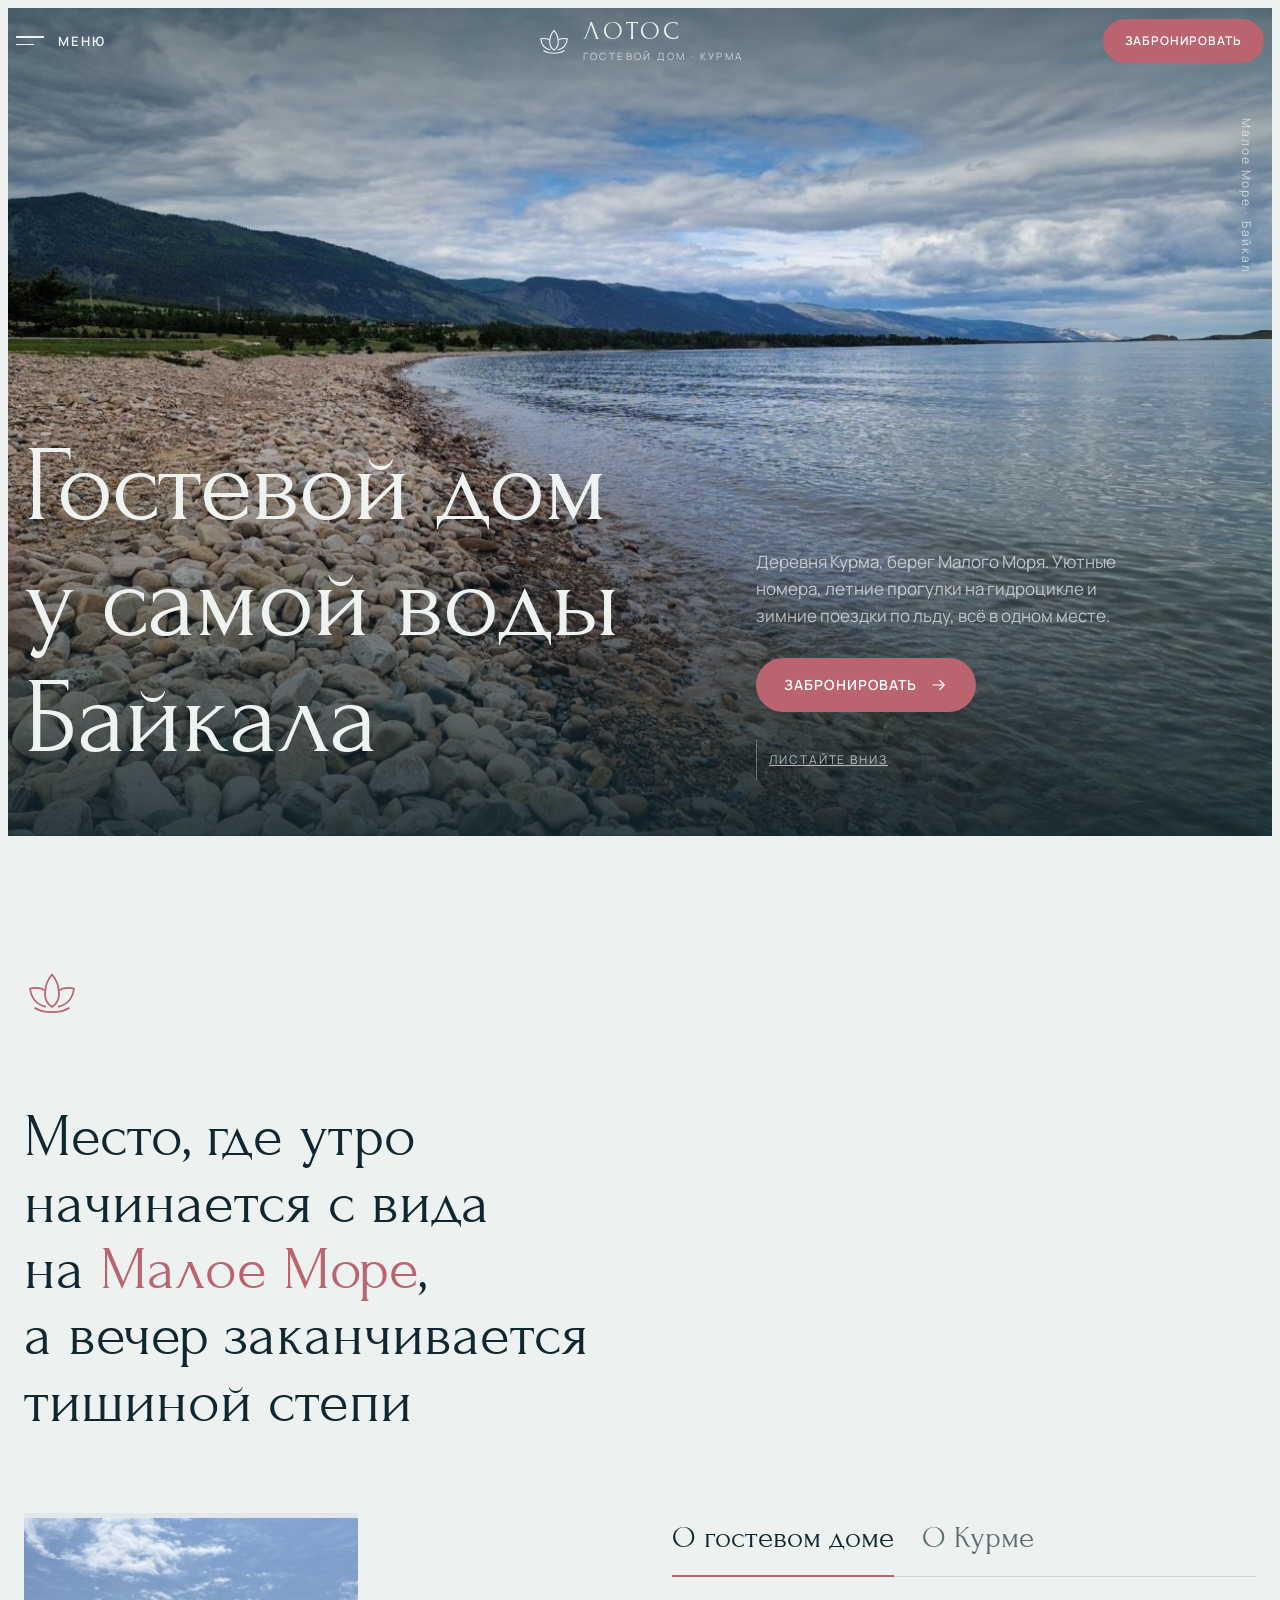
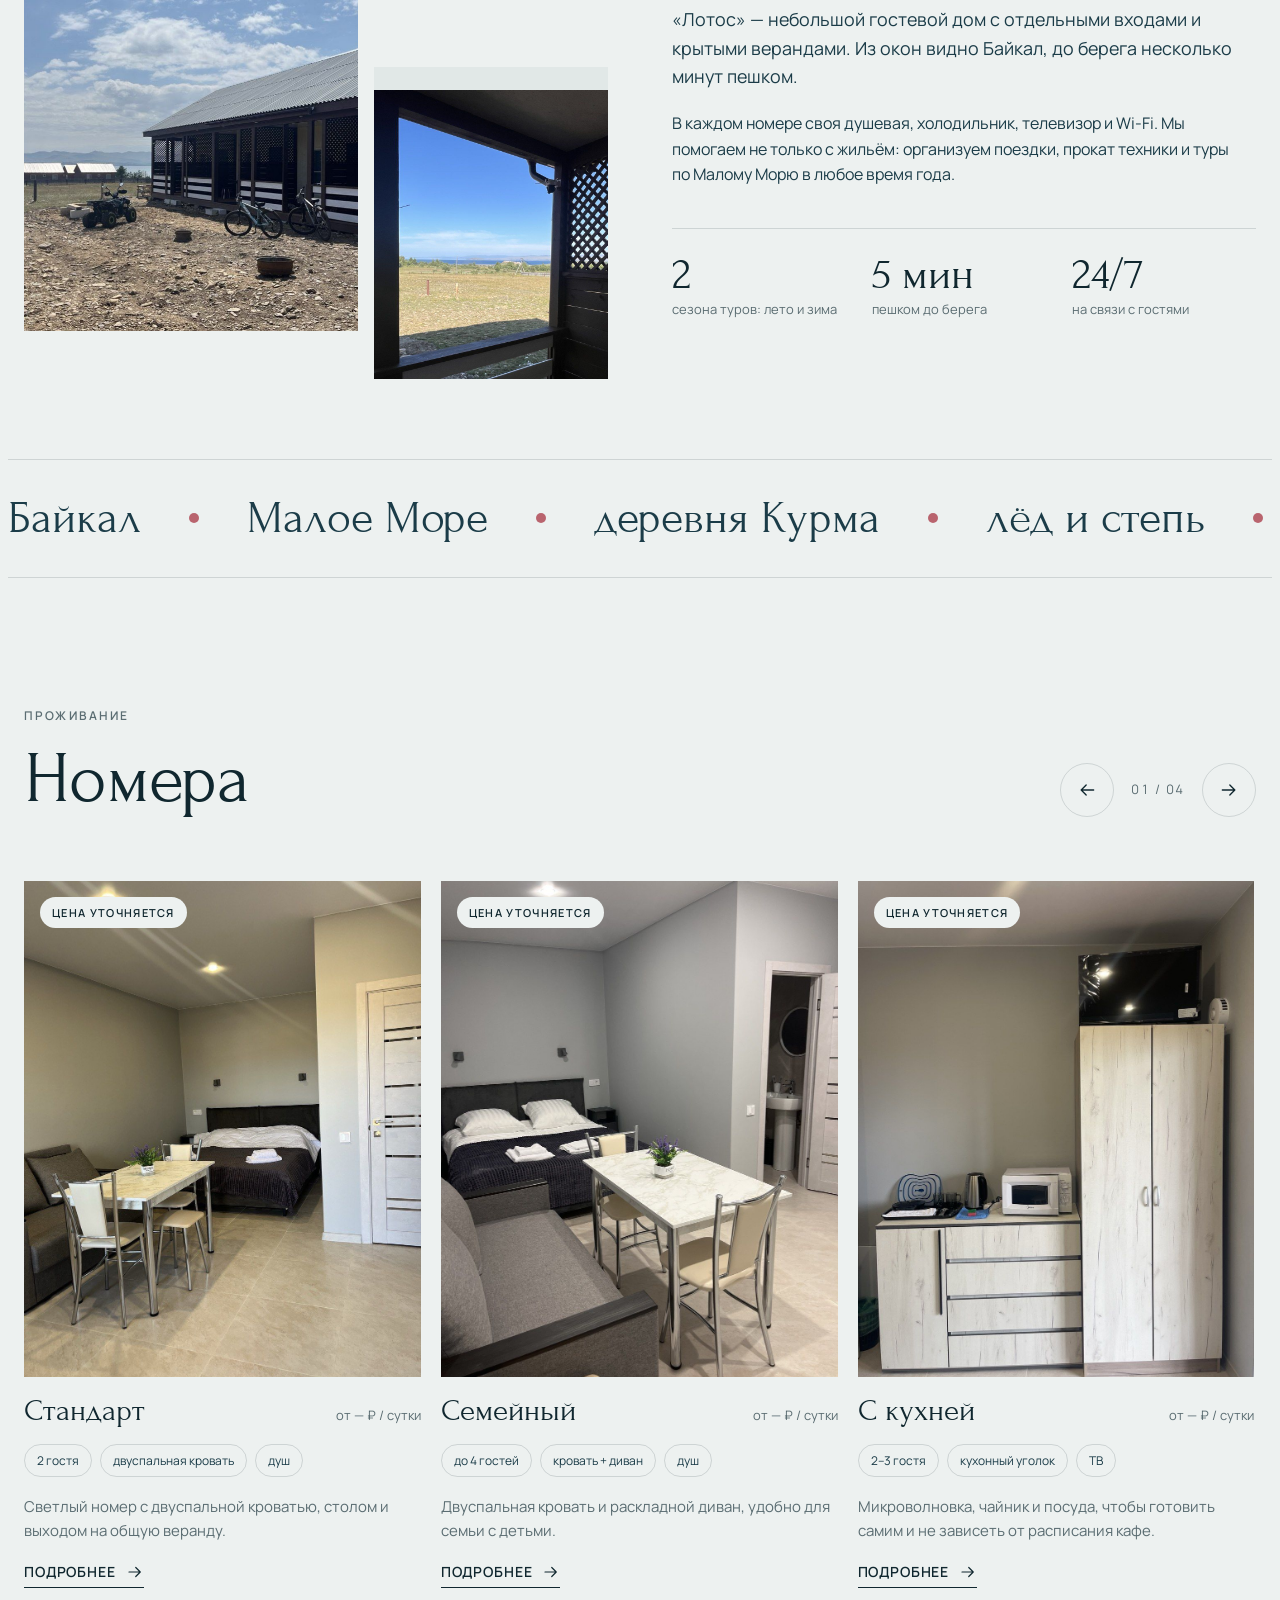
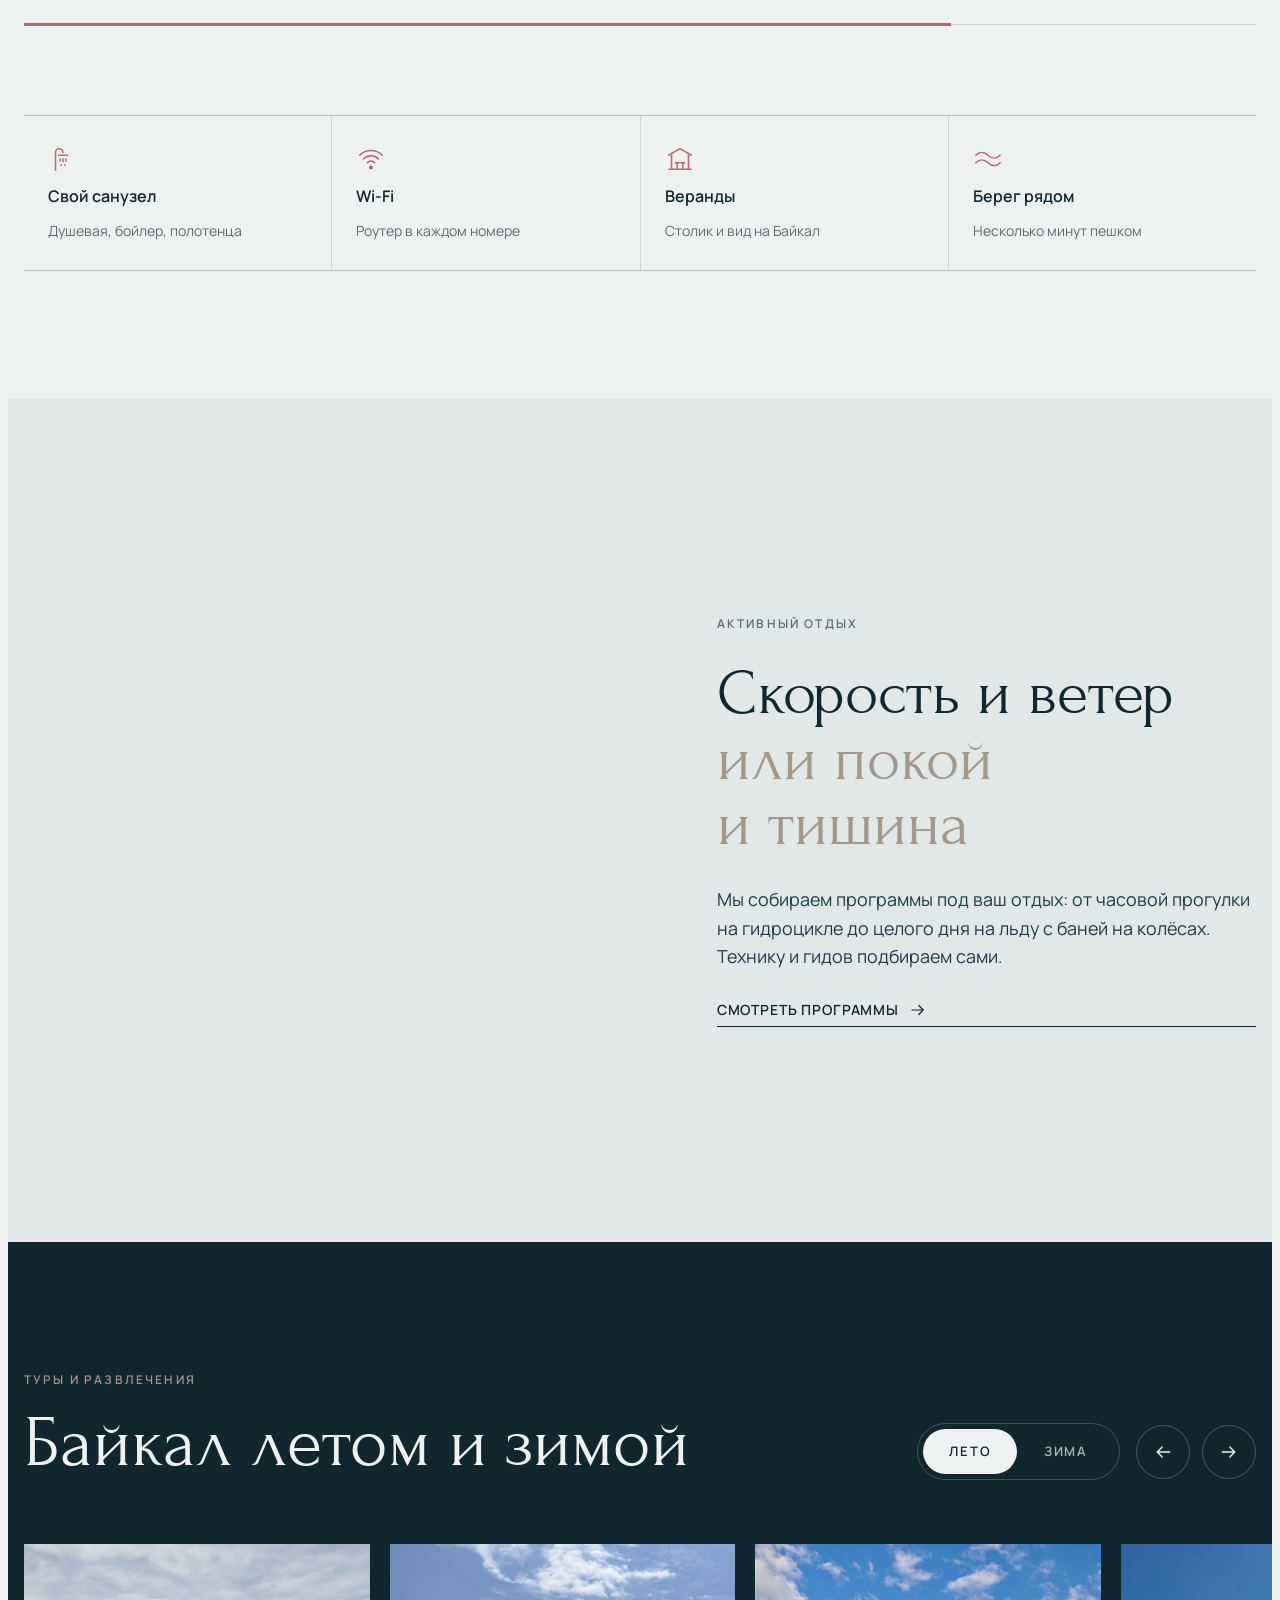
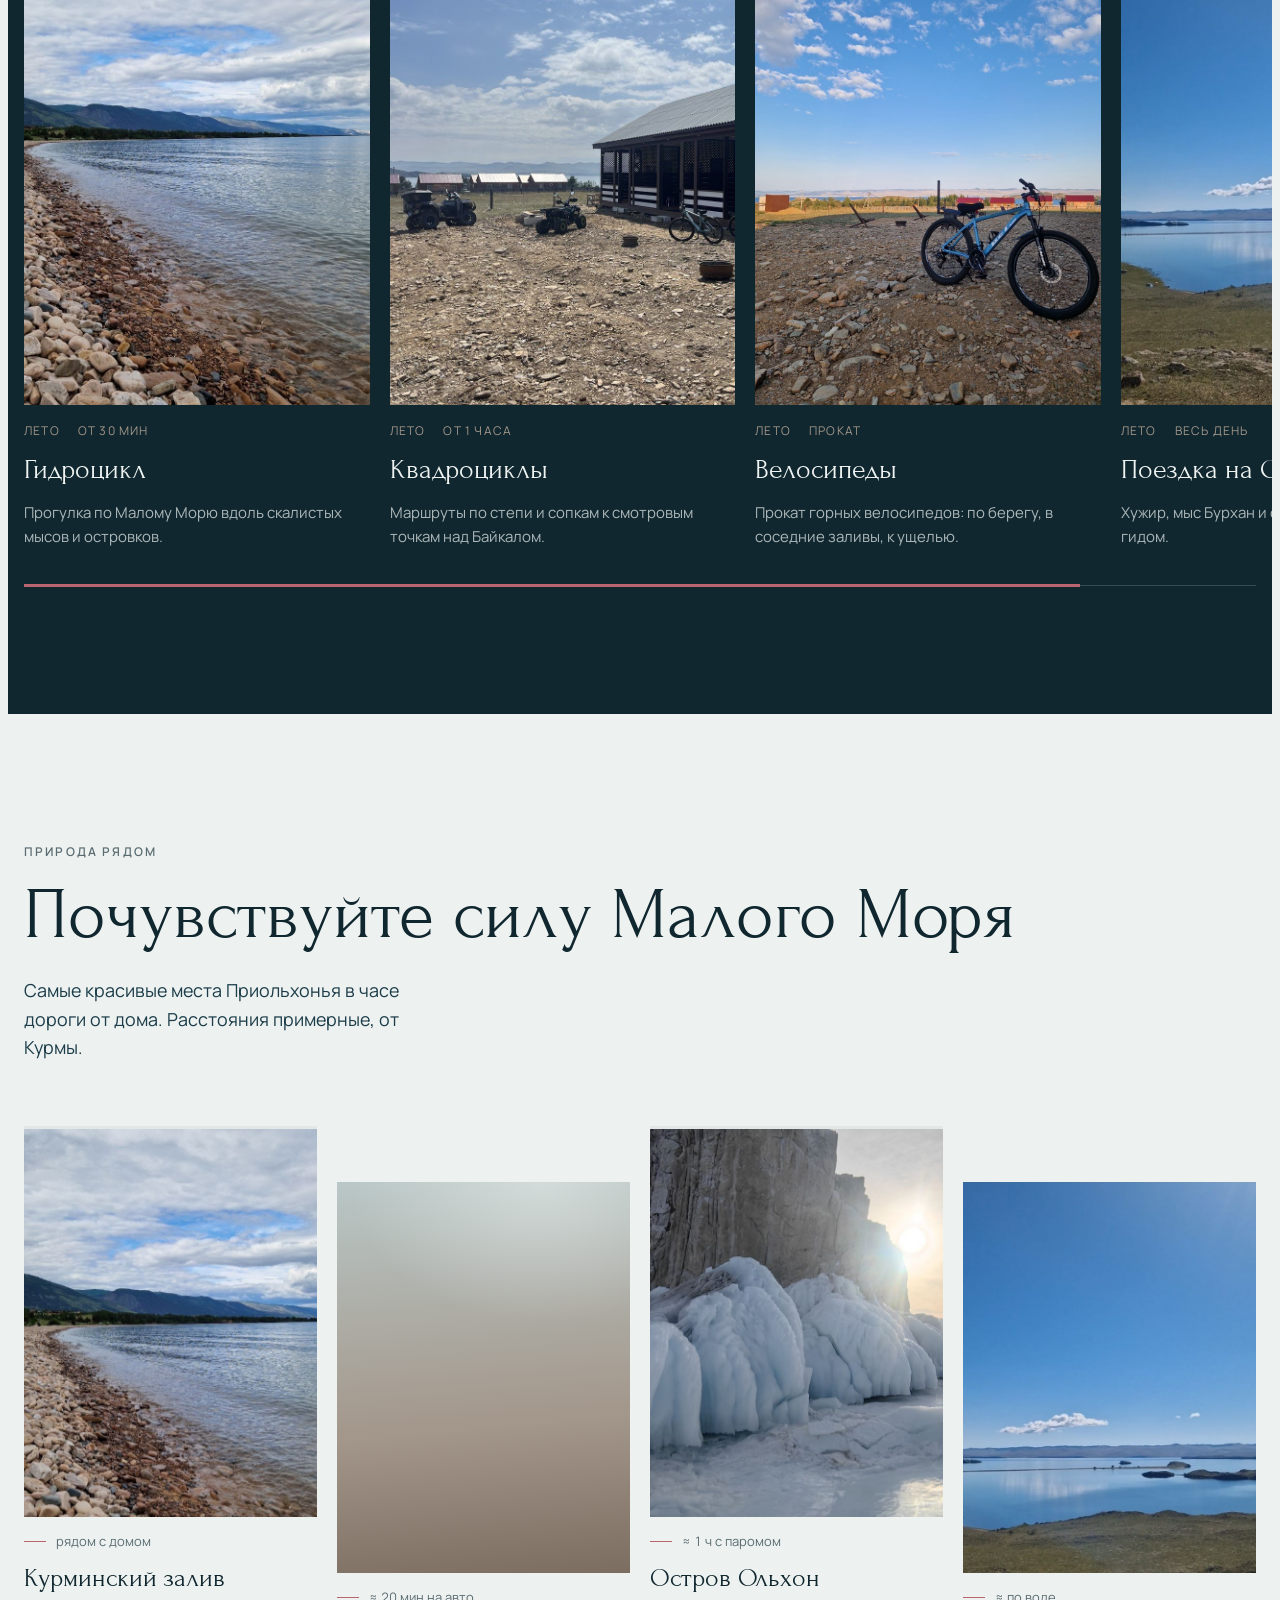
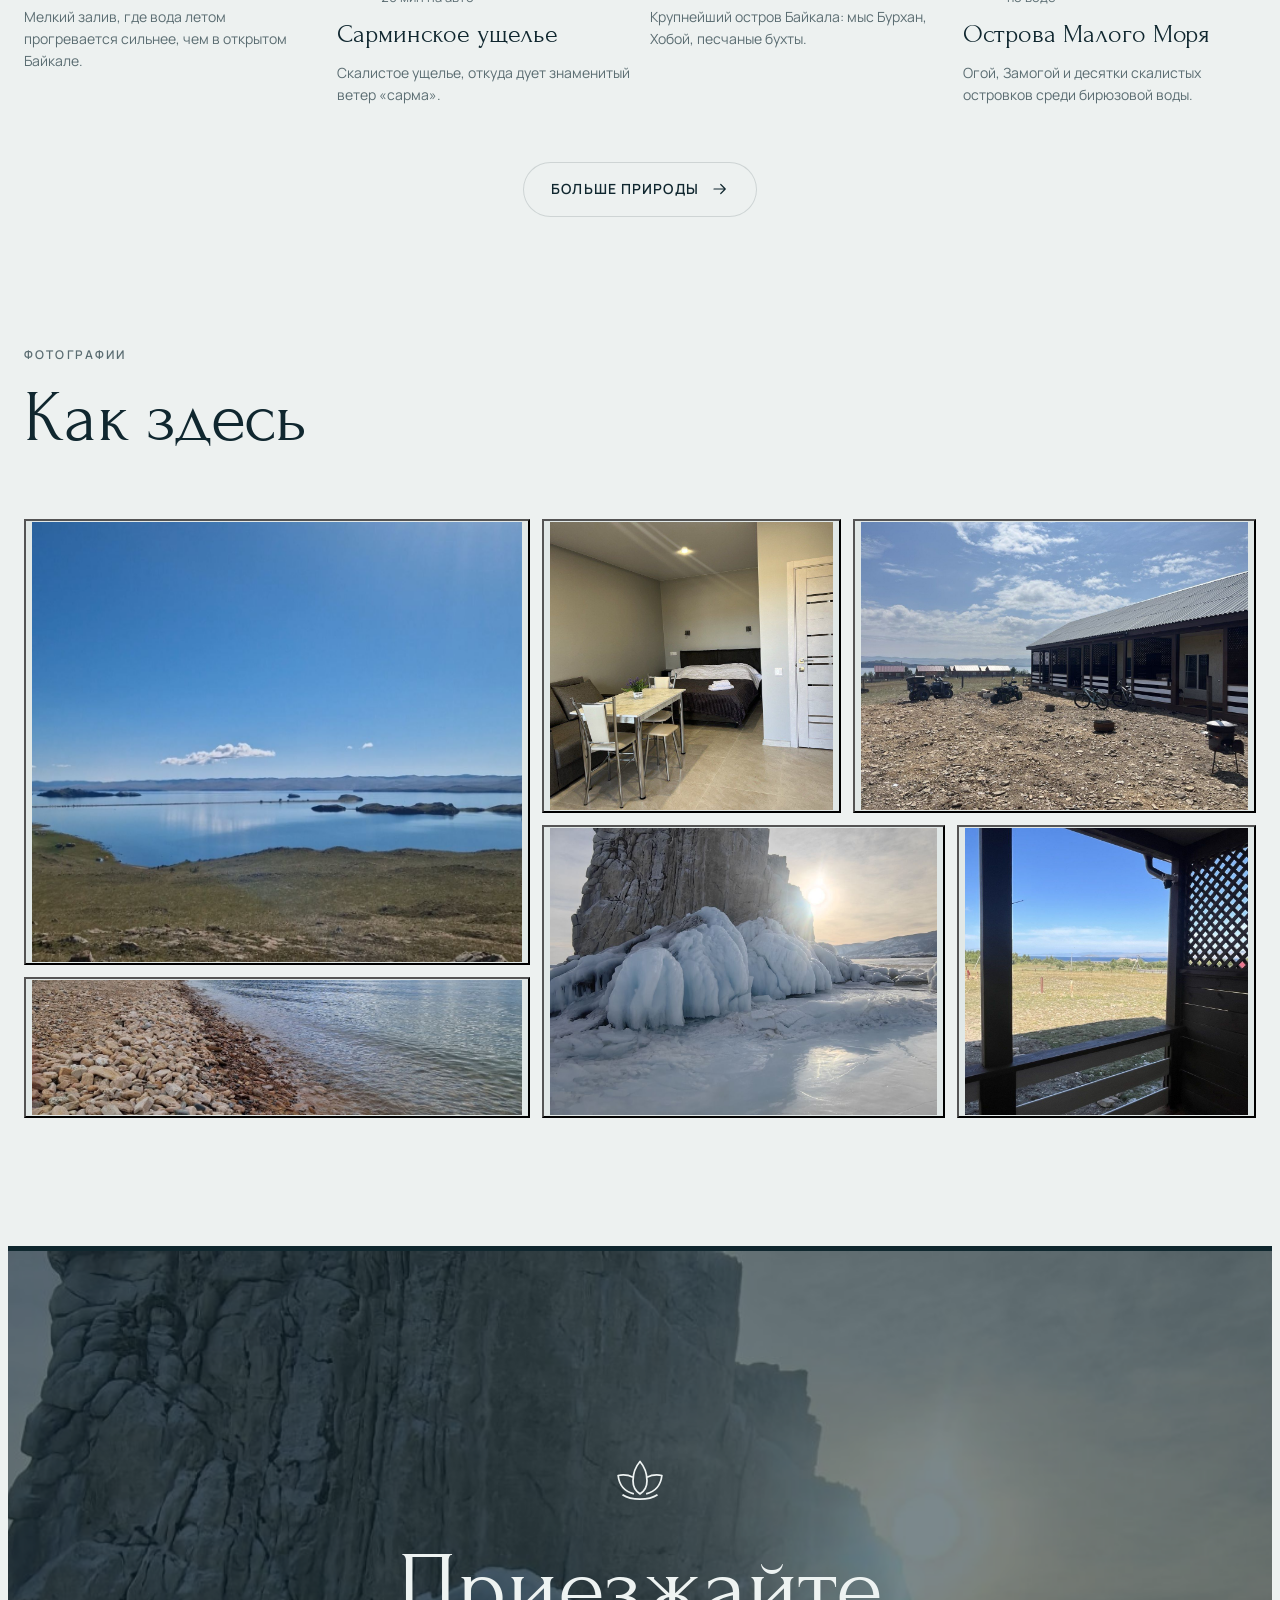
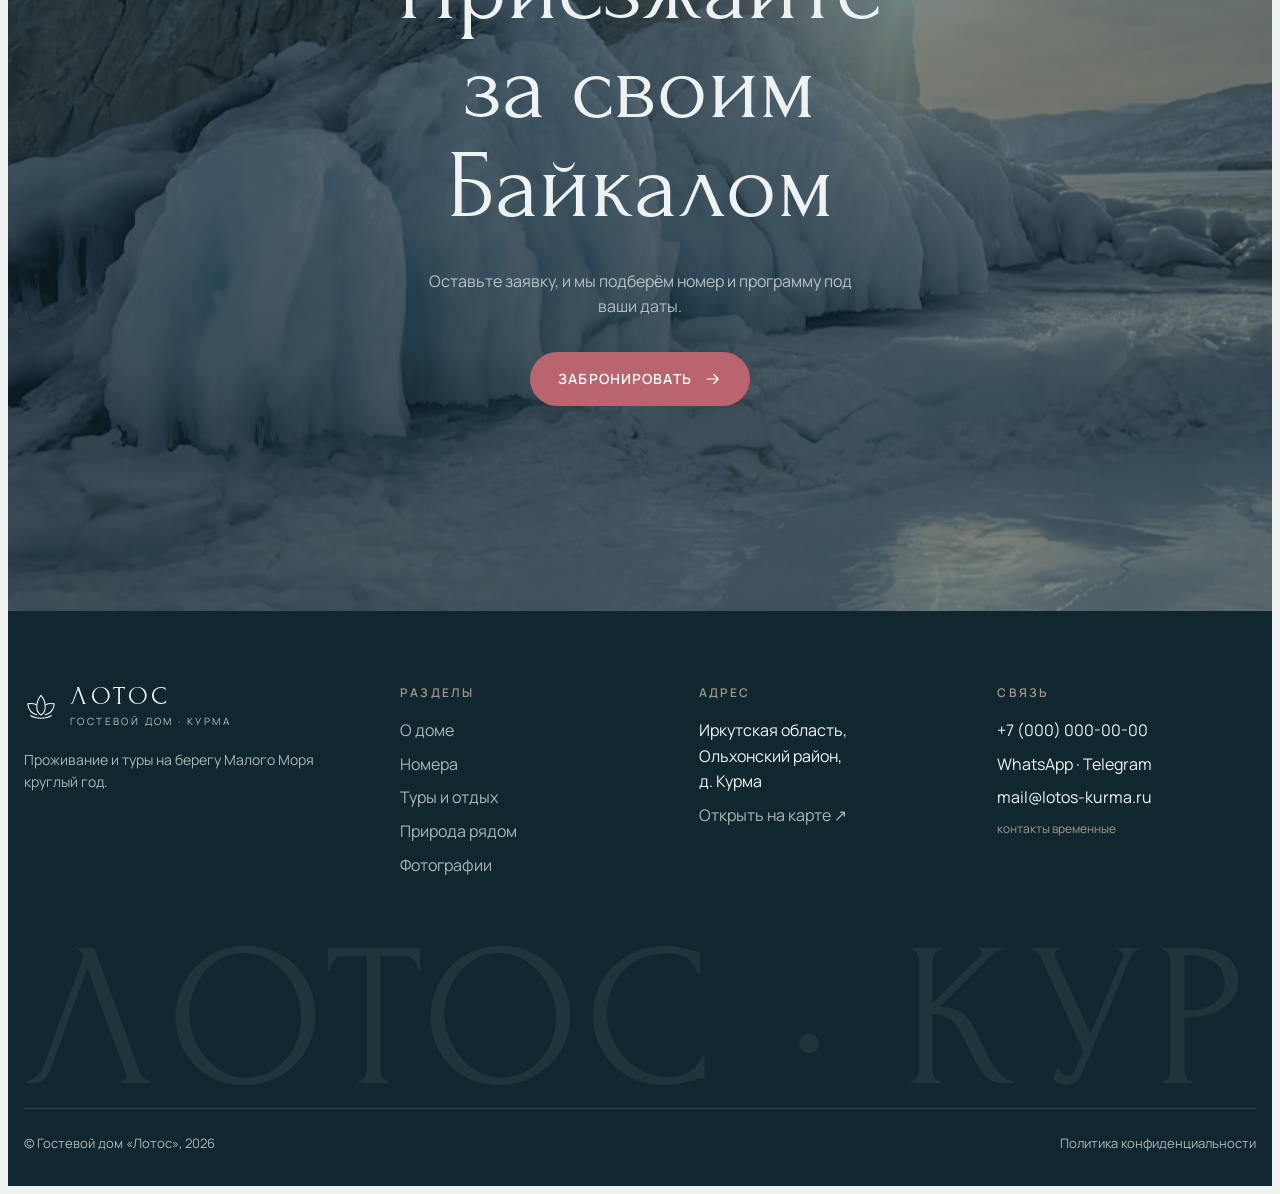
==== index.html @ c327ce09 "Add files via upload" ====
<!doctype html>
<html lang="ru">
<head>
<meta charset="utf-8">
<meta name="viewport" content="width=device-width,initial-scale=1,viewport-fit=cover">
<title>Гостевой дом Лотос</title>
<meta name="claude:viewport-fit-sides" content="cover">
<meta name="description" content="Гостевой дом «Лотос» в деревне Курма на Байкале: проживание у Малого Моря, летние и зимние туры, активный отдых.">
<link rel="preconnect" href="https://fonts.googleapis.com">
<link rel="preconnect" href="https://fonts.gstatic.com" crossorigin>
<link rel="stylesheet" href="https://fonts.googleapis.com/css2?family=Forum&family=Manrope:wght@400;500;600;700&display=swap">
<link rel="stylesheet" href="css/style.css">

<!-- ============ SVG sprites ============ -->
</head>
<body>
<svg width="0" height="0" style="position:absolute" aria-hidden="true">
  <symbol id="lotus" viewBox="0 0 64 64"><g fill="none" stroke="currentColor" stroke-width="2" stroke-linejoin="round"><path d="M32 12c6 7 8 15 8 22s-3 12-8 15c-5-3-8-8-8-15s2-15 8-22z"/><path d="M24 30c-6-3-12-3-17-2 1 9 6 18 18 21"/><path d="M40 30c6-3 12-3 17-2-1 9-6 18-18 21"/><path d="M12 50c6 4 13 5 20 5s14-1 20-5"/></g></symbol>
  <symbol id="arr" viewBox="0 0 24 24"><path d="M4 12h15m-6-6 6 6-6 6" fill="none" stroke="currentColor" stroke-width="1.6" stroke-linecap="round" stroke-linejoin="round"/></symbol>
  <symbol id="arl" viewBox="0 0 24 24"><path d="M20 12H5m6-6-6 6 6 6" fill="none" stroke="currentColor" stroke-width="1.6" stroke-linecap="round" stroke-linejoin="round"/></symbol>
  <symbol id="x" viewBox="0 0 24 24"><path d="M5 5l14 14M19 5 5 19" fill="none" stroke="currentColor" stroke-width="1.6" stroke-linecap="round"/></symbol>
  <symbol id="i-wave" viewBox="0 0 32 32"><path d="M3 12c4-4 9-4 13 0s9 4 13 0M3 20c4-4 9-4 13 0s9 4 13 0" fill="none" stroke="currentColor" stroke-width="1.6" stroke-linecap="round"/></symbol>
  <symbol id="i-shower" viewBox="0 0 32 32"><g fill="none" stroke="currentColor" stroke-width="1.6" stroke-linecap="round"><path d="M8 28V9a4 4 0 0 1 8 0"/><path d="M11 12h10"/><path d="M13 16v2M16 16v3M19 16v2M14 22v1M18 22v1"/></g></symbol>
  <symbol id="i-wifi" viewBox="0 0 32 32"><g fill="none" stroke="currentColor" stroke-width="1.6" stroke-linecap="round"><path d="M4 12a17 17 0 0 1 24 0M8 16a11 11 0 0 1 16 0M12 20a5 5 0 0 1 8 0"/><circle cx="16" cy="25" r="1.4" fill="currentColor"/></g></symbol>
  <symbol id="i-terrace" viewBox="0 0 32 32"><g fill="none" stroke="currentColor" stroke-width="1.6" stroke-linecap="round" stroke-linejoin="round"><path d="M4 12 16 5l12 7"/><path d="M7 12v15M25 12v15M4 27h24M11 20h10M13 20v7M19 20v7"/></g></symbol>
</svg>

<!-- ============ Header ============ -->
<header class="hdr" id="hdr">
  <div class="wrap hdr__in">
    <button class="burger" id="openMenu" aria-controls="menu" aria-expanded="false"><i></i><span>Меню</span></button>
    <a class="logo" href="#top" aria-label="Гостевой дом Лотос — на главную">
      <svg aria-hidden="true"><use href="#lotus"/></svg>
      <span><b>ЛОТОС</b><small>гостевой дом · Курма</small></span>
    </a>
    <button class="btn" data-book>Забронировать</button>
  </div>
</header>

<!-- ============ Overlay menu ============ -->
<div class="menu" id="menu" role="dialog" aria-modal="true" aria-label="Меню сайта">
  <button class="menu__close" id="closeMenu"><i></i>Закрыть</button>
  <nav class="menu__nav">
    <ul>
      <li><a href="#top" style="transition-delay:.15s"><small>01</small>Главная</a></li>
      <li><a href="#about" style="transition-delay:.2s"><small>02</small>О доме</a></li>
      <li><a href="#rooms" style="transition-delay:.25s"><small>03</small>Номера</a></li>
      <li><a href="#activities" style="transition-delay:.3s"><small>04</small>Туры и отдых</a></li>
      <li><a href="#nature" style="transition-delay:.35s"><small>05</small>Природа рядом</a></li>
      <li><a href="#gallery" style="transition-delay:.4s"><small>06</small>Фотографии</a></li>
      <li><a href="#contacts" style="transition-delay:.45s"><small>07</small>Контакты</a></li>
    </ul>
    <div class="menu__meta">
      <div><strong>+7 (000) 000-00-00</strong>телефон и WhatsApp</div>
      <div><strong>д. Курма, Ольхонский район</strong>Иркутская область, берег Малого Моря</div>
    </div>
  </nav>
  <div class="menu__pic"><img src="img/baikal-panorama.jpg" alt="Вид на Малое Море"></div>
</div>

<main id="top">
<!-- ============ Hero ============ -->
<section class="hero">
  <div class="hero__bg"><img src="img/shore.jpg" alt="Галечный берег Байкала у деревни Курма" fetchpriority="high"></div>
  <div class="hero__coords">Малое Море · Байкал</div>
  <div class="wrap hero__content">
    <h1><span class="ln"><span>Гостевой дом</span></span><span class="ln"><span>у самой воды</span></span><span class="ln"><span>Байкала</span></span></h1>
    <div class="hero__side">
      <p>Деревня Курма, берег Малого Моря. Уютные номера, летние прогулки на гидроцикле и зимние поездки по льду, всё в одном месте.</p>
      <button class="btn" data-book>Забронировать <svg><use href="#arr"/></svg></button>
      <a class="scroll-cue" href="#about"><i></i>Листайте вниз</a>
    </div>
  </div>
</section>

<!-- ============ About ============ -->
<section class="sec" id="about">
  <div class="wrap manifest">
    <div data-rv>
      <svg class="lotus-mark" aria-hidden="true"><use href="#lotus"/></svg>
    </div>
    <p class="manifest__big" data-rv>Место, где утро начинается с&nbsp;вида на&nbsp;<em>Малое Море</em>, а&nbsp;вечер заканчивается тишиной степи</p>

    <div class="about">
      <div class="about__media">
        <div class="ph ph--para" data-rv-mask><img src="img/houses.jpg" alt="Домики гостевого дома Лотос с верандами" data-parallax="0.08"></div>
        <div class="ph ph--para" data-rv-mask><img src="img/veranda-view.jpg" alt="Вид на Байкал с веранды" data-parallax="0.12"></div>
      </div>
      <div data-rv>
        <div class="tabs" role="tablist">
          <button class="tab" role="tab" aria-selected="true" aria-controls="p-house" id="t-house">О гостевом доме</button>
          <button class="tab" role="tab" aria-selected="false" aria-controls="p-kurma" id="t-kurma">О Курме</button>
        </div>
        <div class="panel" role="tabpanel" id="p-house" aria-labelledby="t-house">
          <p class="lead">«Лотос» — небольшой гостевой дом с отдельными входами и крытыми верандами. Из окон видно Байкал, до берега несколько минут пешком.</p>
          <p>В каждом номере своя душевая, холодильник, телевизор и Wi‑Fi. Мы помогаем не только с жильём: организуем поездки, прокат техники и туры по Малому Морю в любое время года.</p>
          <div class="facts">
            <div><b>2</b><span>сезона туров: лето и зима</span></div>
            <div><b>5 мин</b><span>пешком до берега</span></div>
            <div><b>24/7</b><span>на связи с гостями</span></div>
          </div>
        </div>
        <div class="panel" role="tabpanel" id="p-kurma" aria-labelledby="t-kurma" hidden>
          <p class="lead">Курма — тихая деревня на берегу Малого Моря, пролива между материком и островом Ольхон.</p>
          <p>Здесь тёплая для Байкала вода в заливах, галечные пляжи, степь и сопки. Летом отсюда удобно ездить на Ольхон и в Тажеранскую степь, зимой выходить на прозрачный лёд.</p>
          <div class="facts">
            <div><b>≈ 270</b><span>км от Иркутска</span></div>
            <div><b>≈ 300</b><span>солнечных дней в году</span></div>
            <div><b>Ольхон</b><span>остров напротив</span></div>
          </div>
        </div>
      </div>
    </div>
  </div>
</section>

<div class="marquee" aria-hidden="true"><div class="marquee__track">
  <span>Байкал</span><span>Малое Море</span><span>деревня Курма</span><span>лёд и степь</span><span>гостевой дом Лотос</span>
  <span>Байкал</span><span>Малое Море</span><span>деревня Курма</span><span>лёд и степь</span><span>гостевой дом Лотос</span>
</div></div>

<!-- ============ Rooms ============ -->
<section class="sec" id="rooms">
  <div class="wrap sec__head">
    <div data-rv>
      <div class="eyebrow">Проживание</div>
      <h2>Номера</h2>
    </div>
    <div class="rail__ctrl" data-rv>
      <button class="rail__btn" data-prev="roomsRail" aria-label="Предыдущий номер"><svg><use href="#arl"/></svg></button>
      <span class="rail__count" data-count="roomsRail">01 / 04</span>
      <button class="rail__btn" data-next="roomsRail" aria-label="Следующий номер"><svg><use href="#arr"/></svg></button>
    </div>
  </div>
  <div class="rail-wrap" data-rv>
    <div class="rail" id="roomsRail">
      <article class="room" data-room="double">
        <div class="ph"><img src="img/room-double.jpg" alt="Двухместный номер с кроватью и обеденным столом" loading="lazy"><span class="ph__tag">Цена уточняется</span></div>
        <div class="room__top"><h3>Стандарт</h3><span class="room__price">от — ₽ / сутки</span></div>
        <div class="room__specs"><span class="chip">2 гостя</span><span class="chip">двуспальная кровать</span><span class="chip">душ</span></div>
        <p>Светлый номер с двуспальной кроватью, столом и выходом на общую веранду.</p>
        <button class="link-arrow" data-open-room="double">Подробнее <svg width="18" height="18"><use href="#arr"/></svg></button>
      </article>
      <article class="room" data-room="family">
        <div class="ph"><img src="img/room-family.jpg" alt="Семейный номер с кроватью и диваном" loading="lazy"><span class="ph__tag">Цена уточняется</span></div>
        <div class="room__top"><h3>Семейный</h3><span class="room__price">от — ₽ / сутки</span></div>
        <div class="room__specs"><span class="chip">до 4 гостей</span><span class="chip">кровать + диван</span><span class="chip">душ</span></div>
        <p>Двуспальная кровать и раскладной диван, удобно для семьи с детьми.</p>
        <button class="link-arrow" data-open-room="family">Подробнее <svg width="18" height="18"><use href="#arr"/></svg></button>
      </article>
      <article class="room" data-room="kitchen">
        <div class="ph"><img src="img/room-kitchen.jpg" alt="Номер с кухонным уголком, микроволновкой и чайником" loading="lazy"><span class="ph__tag">Цена уточняется</span></div>
        <div class="room__top"><h3>С кухней</h3><span class="room__price">от — ₽ / сутки</span></div>
        <div class="room__specs"><span class="chip">2–3 гостя</span><span class="chip">кухонный уголок</span><span class="chip">ТВ</span></div>
        <p>Микроволновка, чайник и посуда, чтобы готовить самим и не зависеть от расписания кафе.</p>
        <button class="link-arrow" data-open-room="kitchen">Подробнее <svg width="18" height="18"><use href="#arr"/></svg></button>
      </article>
      <article class="room" data-room="terrace">
        <div class="ph"><img src="img/terrace.jpg" alt="Вход в номер с террасой, столом и стульями" loading="lazy"><span class="ph__tag">Цена уточняется</span></div>
        <div class="room__top"><h3>С террасой</h3><span class="room__price">от — ₽ / сутки</span></div>
        <div class="room__specs"><span class="chip">2 гостя</span><span class="chip">своя терраса</span><span class="chip">вид на степь</span></div>
        <p>Отдельный вход и столик на террасе: утренний чай под байкальским солнцем.</p>
        <button class="link-arrow" data-open-room="terrace">Подробнее <svg width="18" height="18"><use href="#arr"/></svg></button>
      </article>
    </div>
    <div class="wrap"><div class="progress"><i data-progress="roomsRail"></i></div></div>
  </div>

  <div class="wrap">
    <div class="comforts" data-rv>
      <div><svg><use href="#i-shower"/></svg><b>Свой санузел</b><span>Душевая, бойлер, полотенца</span></div>
      <div><svg><use href="#i-wifi"/></svg><b>Wi‑Fi</b><span>Роутер в каждом номере</span></div>
      <div><svg><use href="#i-terrace"/></svg><b>Веранды</b><span>Столик и вид на Байкал</span></div>
      <div><svg><use href="#i-wave"/></svg><b>Берег рядом</b><span>Несколько минут пешком</span></div>
    </div>
  </div>
</section>

<!-- ============ Active rest intro (split) ============ -->
<section class="split">
  <div class="ph ph--para" data-rv-mask><img src="img/bike.jpg" alt="Велосипед на берегу у гостевого дома" data-parallax="0.1" style="object-position:50% 80%"></div>
  <div class="split__txt" data-rv>
    <div class="eyebrow">Активный отдых</div>
    <h2>Скорость и ветер <span>или покой и тишина</span></h2>
    <p class="lead">Мы собираем программы под ваш отдых: от часовой прогулки на гидроцикле до целого дня на льду с баней на колёсах. Технику и гидов подбираем сами.</p>
    <a class="link-arrow" href="#activities">Смотреть программы <svg width="18" height="18"><use href="#arr"/></svg></a>
  </div>
</section>

<!-- ============ Activities ============ -->
<section class="sec sec--dark" id="activities">
  <div class="wrap sec__head">
    <div data-rv>
      <div class="eyebrow">Туры и развлечения</div>
      <h2>Байкал летом и&nbsp;зимой</h2>
    </div>
    <div style="display:flex;flex-wrap:wrap;gap:16px;align-items:center" data-rv>
      <div class="season" role="group" aria-label="Сезон">
        <span class="season__pill" aria-hidden="true"></span>
        <button aria-pressed="true" data-season="summer">Лето</button>
        <button aria-pressed="false" data-season="winter">Зима</button>
      </div>
      <div class="rail__ctrl">
        <button class="rail__btn" data-prev="actRail" aria-label="Назад"><svg><use href="#arl"/></svg></button>
        <button class="rail__btn" data-next="actRail" aria-label="Вперёд"><svg><use href="#arr"/></svg></button>
      </div>
    </div>
  </div>
  <div class="rail-wrap" data-rv>
    <div class="rail" id="actRail">
      <!-- summer -->
      <article class="act" data-s="summer">
        <div class="ph"><img src="img/shore.jpg" alt="Байкал у Курмы" loading="lazy" style="object-position:70% 50%"></div>
        <div class="act__meta"><span>Лето</span><span>от 30 мин</span></div>
        <h3>Гидроцикл</h3>
        <p>Прогулка по Малому Морю вдоль скалистых мысов и островков.</p>
      </article>
      <article class="act" data-s="summer">
        <div class="ph"><img src="img/houses.jpg" alt="Квадроциклы у гостевого дома" loading="lazy" style="object-position:22% 50%"></div>
        <div class="act__meta"><span>Лето</span><span>от 1 часа</span></div>
        <h3>Квадроциклы</h3>
        <p>Маршруты по степи и сопкам к смотровым точкам над Байкалом.</p>
      </article>
      <article class="act" data-s="summer">
        <div class="ph"><img src="img/bike.jpg" alt="Горный велосипед" loading="lazy"></div>
        <div class="act__meta"><span>Лето</span><span>прокат</span></div>
        <h3>Велосипеды</h3>
        <p>Прокат горных велосипедов: по берегу, в соседние заливы, к ущелью.</p>
      </article>
      <article class="act" data-s="summer">
        <div class="ph"><img src="img/baikal-panorama.jpg" alt="Панорама Малого Моря" loading="lazy" style="object-position:30% 50%"></div>
        <div class="act__meta"><span>Лето</span><span>весь день</span></div>
        <h3>Поездка на Ольхон</h3>
        <p>Хужир, мыс Бурхан и северная часть острова с гидом.</p>
      </article>
      <!-- winter -->
      <article class="act is-out" data-s="winter">
        <div class="ph ph--ice"><canvas data-ice></canvas><div class="ph__label"><span>фото добавим</span><b>Баня</b></div></div>
        <div class="act__meta"><span>Зима</span><span>2–3 часа</span></div>
        <h3>Баня на колёсах</h3>
        <p>Парная прямо на льду Байкала, а после — прорубь или снег.</p>
      </article>
      <article class="act is-out" data-s="winter">
        <div class="ph ph--ice"><canvas data-ice></canvas><div class="ph__label"><span>фото добавим</span><b>Багги</b></div></div>
        <div class="act__meta"><span>Зима</span><span>от 1 часа</span></div>
        <h3>Багги по льду</h3>
        <p>Скорость по прозрачному льду Малого Моря с инструктором.</p>
      </article>
      <article class="act is-out" data-s="winter">
        <div class="ph"><img src="img/winter-ice.jpg" alt="Скала в ледяных наплесках на Байкале" loading="lazy" style="object-position:40% 50%"></div>
        <div class="act__meta"><span>Зима</span><span>весь день</span></div>
        <h3>Ледяные гроты</h3>
        <p>Сокуи, наплески и гроты у скал Ольхона и островов Малого Моря.</p>
      </article>
      <article class="act is-out" data-s="winter">
        <div class="ph ph--ice"><canvas data-ice></canvas><div class="ph__label"><span>фото добавим</span><b>Коньки</b></div></div>
        <div class="act__meta"><span>Зима</span><span>прокат</span></div>
        <h3>Коньки на Байкале</h3>
        <p>Километры чистого льда, под которым видно камни на дне.</p>
      </article>
    </div>
    <div class="wrap"><div class="progress"><i data-progress="actRail"></i></div></div>
  </div>
</section>

<!-- ============ Nature ============ -->
<section class="sec" id="nature">
  <div class="wrap">
    <div class="sec__head">
      <div data-rv>
        <div class="eyebrow">Природа рядом</div>
        <h2>Почувствуйте силу Малого Моря</h2>
      </div>
      <p class="lead" data-rv style="max-width:38ch">Самые красивые места Приольхонья в часе дороги от дома. Расстояния примерные, от Курмы.</p>
    </div>
    <div class="places" id="places">
      <article class="place" data-rv>
        <div class="ph ph--para"><img src="img/shore.jpg" alt="Курминский залив" loading="lazy" data-parallax="0.06"></div>
        <div class="place__dist">рядом с домом</div>
        <h3>Курминский залив</h3>
        <p>Мелкий залив, где вода летом прогревается сильнее, чем в открытом Байкале.</p>
      </article>
      <article class="place" data-rv>
        <div class="ph ph--steppe"></div>
        <div class="place__dist">≈ 20 мин на авто</div>
        <h3>Сарминское ущелье</h3>
        <p>Скалистое ущелье, откуда дует знаменитый ветер «сарма».</p>
      </article>
      <article class="place" data-rv>
        <div class="ph ph--para"><img src="img/winter-ice.jpg" alt="Скалы Ольхона во льду" loading="lazy" data-parallax="0.06"></div>
        <div class="place__dist">≈ 1 ч с паромом</div>
        <h3>Остров Ольхон</h3>
        <p>Крупнейший остров Байкала: мыс Бурхан, Хобой, песчаные бухты.</p>
      </article>
      <article class="place" data-rv>
        <div class="ph ph--para"><img src="img/baikal-panorama.jpg" alt="Острова Малого Моря" loading="lazy" data-parallax="0.06"></div>
        <div class="place__dist">≈ по воде</div>
        <h3>Острова Малого Моря</h3>
        <p>Огой, Замогой и десятки скалистых островков среди бирюзовой воды.</p>
      </article>
      <article class="place is-extra">
        <div class="ph ph--steppe"></div>
        <div class="place__dist">≈ 50 мин на авто</div>
        <h3>Тажеранская степь</h3>
        <p>Степь с солёными озёрами, каменными останцами и пещерами.</p>
      </article>
      <article class="place is-extra">
        <div class="ph ph--steppe"></div>
        <div class="place__dist">≈ 1 ч на авто</div>
        <h3>Долина каменных духов</h3>
        <p>Причудливые скалы среди степи, одно из самых фотогеничных мест.</p>
      </article>
    </div>
    <div class="more"><button class="btn btn--ghost" id="morePlaces">Больше природы <svg><use href="#arr"/></svg></button></div>
  </div>
</section>

<!-- ============ Gallery ============ -->
<section class="sec" id="gallery" style="padding-top:0">
  <div class="wrap">
    <div class="sec__head">
      <div data-rv><div class="eyebrow">Фотографии</div><h2>Как здесь</h2></div>
    </div>
    <div class="mosaic" data-rv>
      <button class="ph m1" data-lb="img/baikal-panorama.jpg" aria-label="Открыть фото: Малое Море"><img src="img/baikal-panorama.jpg" alt="" loading="lazy"></button>
      <button class="ph m2" data-lb="img/room-double.jpg" aria-label="Открыть фото: номер"><img src="img/room-double.jpg" alt="" loading="lazy"></button>
      <button class="ph m3" data-lb="img/houses.jpg" aria-label="Открыть фото: территория"><img src="img/houses.jpg" alt="" loading="lazy"></button>
      <button class="ph m4" data-lb="img/winter-ice.jpg" aria-label="Открыть фото: зимний Байкал"><img src="img/winter-ice.jpg" alt="" loading="lazy"></button>
      <button class="ph m5" data-lb="img/veranda-view.jpg" aria-label="Открыть фото: вид с веранды"><img src="img/veranda-view.jpg" alt="" loading="lazy"></button>
      <button class="ph m6" data-lb="img/shore.jpg" aria-label="Открыть фото: берег"><img src="img/shore.jpg" alt="" loading="lazy" style="object-position:50% 70%"></button>
    </div>
  </div>
</section>

<!-- ============ CTA ============ -->
<section class="cta">
  <div class="ph ph--para"><img src="img/winter-ice.jpg" alt="" data-parallax="0.15"></div>
  <div class="wrap cta__in" data-rv>
    <svg class="lotus-mark" style="color:var(--on-dark)" aria-hidden="true"><use href="#lotus"/></svg>
    <h2>Приезжайте за своим Байкалом</h2>
    <p>Оставьте заявку, и мы подберём номер и программу под ваши даты.</p>
    <button class="btn" data-book>Забронировать <svg><use href="#arr"/></svg></button>
  </div>
</section>
</main>

<!-- ============ Footer ============ -->
<footer class="ftr" id="contacts">
  <div class="wrap">
    <div class="ftr__grid">
      <div class="ftr__about">
        <a class="logo" href="#top"><svg aria-hidden="true"><use href="#lotus"/></svg><span><b>ЛОТОС</b><small>гостевой дом · Курма</small></span></a>
        <p>Проживание и туры на берегу Малого Моря круглый год.</p>
      </div>
      <div>
        <h4>Разделы</h4>
        <ul><li><a href="#about">О доме</a></li><li><a href="#rooms">Номера</a></li><li><a href="#activities">Туры и отдых</a></li><li><a href="#nature">Природа рядом</a></li><li><a href="#gallery">Фотографии</a></li></ul>
      </div>
      <div>
        <h4>Адрес</h4>
        <ul><li>Иркутская область,<br>Ольхонский район,<br>д. Курма</li><li><a href="https://yandex.ru/maps/?text=%D0%9A%D1%83%D1%80%D0%BC%D0%B0%20%D0%9E%D0%BB%D1%8C%D1%85%D0%BE%D0%BD%D1%81%D0%BA%D0%B8%D0%B9%20%D1%80%D0%B0%D0%B9%D0%BE%D0%BD" target="_blank" rel="noopener">Открыть на карте ↗</a></li></ul>
      </div>
      <div>
        <h4>Связь</h4>
        <ul><li>+7 (000) 000-00-00</li><li>WhatsApp · Telegram</li><li>mail@lotos-kurma.ru</li><li class="ph-note">контакты временные</li></ul>
      </div>
    </div>
    <div class="ftr__big" aria-hidden="true">ЛОТОС · КУРМА</div>
    <div class="ftr__bottom"><span>© Гостевой дом «Лотос», 2026</span><span>Политика конфиденциальности</span></div>
  </div>
</footer>

<!-- ============ Room modal ============ -->
<div class="modal" id="roomModal" hidden role="dialog" aria-modal="true" aria-labelledby="rmTitle">
  <div class="modal__bg" data-close></div>
  <div class="modal__box">
    <button class="modal__x" data-close aria-label="Закрыть"><svg><use href="#x"/></svg></button>
    <div class="rm">
      <div class="rm__gal">
        <div class="rm__main"><img id="rmMain" src="" alt=""></div>
        <div class="rm__thumbs" id="rmThumbs"></div>
      </div>
      <div class="rm__info">
        <div class="eyebrow">Номер</div>
        <h3 id="rmTitle"></h3>
        <p id="rmText" class="lead"></p>
        <ul id="rmList"></ul>
        <p style="color:var(--muted);font-size:14px">Стоимость и наличие уточняйте при бронировании.</p>
        <button class="btn" data-book style="justify-self:start">Забронировать <svg><use href="#arr"/></svg></button>
      </div>
    </div>
  </div>
</div>

<!-- ============ Booking modal ============ -->
<div class="modal" id="bookModal" hidden role="dialog" aria-modal="true" aria-labelledby="bkTitle">
  <div class="modal__bg" data-close></div>
  <div class="modal__box" style="width:min(720px,100%)">
    <button class="modal__x" data-close aria-label="Закрыть"><svg><use href="#x"/></svg></button>
    <div class="book">
      <div class="eyebrow">Заявка на проживание</div>
      <h3 id="bkTitle">Забронировать</h3>
      <form id="bookForm" novalidate>
        <div class="field"><label for="bk-in">Заезд</label><input id="bk-in" type="date" required></div>
        <div class="field"><label for="bk-out">Выезд</label><input id="bk-out" type="date" required></div>
        <div class="field"><label for="bk-guests">Гостей</label><select id="bk-guests"><option>1</option><option selected>2</option><option>3</option><option>4</option><option>5+</option></select></div>
        <div class="field"><label for="bk-room">Номер</label><select id="bk-room"><option>Любой</option><option>Стандарт</option><option>Семейный</option><option>С кухней</option><option>С террасой</option></select></div>
        <div class="field"><label for="bk-name">Имя</label><input id="bk-name" type="text" autocomplete="name" required></div>
        <div class="field"><label for="bk-phone">Телефон</label><input id="bk-phone" type="tel" autocomplete="tel" placeholder="+7" required></div>
        <div class="field field--full"><label for="bk-note">Пожелания и туры</label><textarea id="bk-note" rows="2" placeholder="Например: гидроцикл, баня на льду"></textarea></div>
        <button class="btn" type="submit">Отправить заявку <svg><use href="#arr"/></svg></button>
      </form>
      <div class="book__ok" id="bookOk" hidden><b>Заявка собрана</b><span>Это макет сайта: отправку заявок подключим, когда будут готовы контакты.</span></div>
    </div>
  </div>
</div>

<!-- ============ Lightbox ============ -->
<div class="modal lightbox" id="lightbox" hidden role="dialog" aria-modal="true" aria-label="Фотография">
  <div class="modal__bg" data-close></div>
  <div class="modal__box"><button class="modal__x" data-close aria-label="Закрыть"><svg><use href="#x"/></svg></button><img id="lbImg" src="" alt=""></div>
</div>

<script src="js/main.js"></script>
</body>
</html>
---- css/style.css ----
/* Гостевой дом «Лотос» — стили */
/* Layout: full-bleed photo bands alternating with quiet cool-paper text sections; horizontal rails for rooms, activities and places */
:root{
  --bg:#EDF1F0;          /* холодная бумага, оттенок байкальского льда */
  --bg-2:#E1E8E7;
  --ink:#10272F;         /* глубокая байкальская вода */
  --ink-2:#1B3C48;
  --muted:#5B6D72;
  --stone:#A3968A;       /* курминская галька */
  --lotus:#B9646E;       /* лотос — единственный тёплый акцент */
  --lotus-2:#A4545E;
  --line:rgba(16,39,47,.14);
  --on-dark:#EEF3F2;
  --on-dark-muted:rgba(238,243,242,.7);
  --f-display:"Forum","Cormorant Garamond",Georgia,"Times New Roman",serif;
  --f-body:"Manrope",system-ui,-apple-system,"Segoe UI",Roboto,Arial,sans-serif;
  --gutter-l:max(16px, env(safe-area-inset-left, 0px));
  --gutter-r:max(16px, env(safe-area-inset-right, 0px));
  --max:1320px;
  --ease:cubic-bezier(.2,.7,.1,1);
  color-scheme:light;
}
*,*::before,*::after{box-sizing:border-box}
[hidden]{display:none!important}
html{scroll-behavior:smooth}
body{background:var(--bg);color:var(--ink);font-family:var(--f-body);font-size:16px;line-height:1.6;-webkit-font-smoothing:antialiased;overflow-x:hidden}
body::before{content:"";position:fixed;inset:0 0 auto;height:env(safe-area-inset-top,0px);z-index:60;background:var(--ink)}
img{max-width:100%;display:block}
a{color:inherit}
button{font:inherit;color:inherit;cursor:pointer}
:focus-visible{outline:2px solid var(--lotus);outline-offset:3px}
h1,h2,h3{font-family:var(--f-display);font-weight:400;line-height:1.02;margin:0;text-wrap:balance}
p{margin:0}
.wrap{max-width:var(--max);margin:0 auto;padding-left:var(--gutter-l);padding-right:var(--gutter-r)}
.eyebrow{font-size:12px;letter-spacing:.18em;text-transform:uppercase;font-weight:600;color:var(--muted)}
.lead{font-size:clamp(17px,1.4vw,19px);max-width:62ch;color:var(--ink-2)}

/* Buttons */
.btn{display:inline-flex;align-items:center;gap:12px;border:0;border-radius:999px;padding:16px 28px;font-weight:600;font-size:14px;letter-spacing:.08em;text-transform:uppercase;text-decoration:none;background:var(--lotus);color:#fff;transition:background .3s,transform .3s var(--ease)}
.btn:hover{background:var(--lotus-2);transform:translateY(-2px)}
.btn svg{width:18px;height:18px;transition:transform .3s var(--ease)}
.btn:hover svg{transform:translateX(4px)}
.btn--ghost{background:transparent;color:var(--ink);box-shadow:inset 0 0 0 1px var(--line)}
.btn--ghost:hover{background:var(--ink);color:var(--on-dark)}
.link-arrow{display:inline-flex;align-items:center;gap:10px;font-weight:600;font-size:14px;letter-spacing:.06em;text-transform:uppercase;text-decoration:none;border:0;background:none;padding:0;border-bottom:1px solid currentColor;padding-bottom:4px}

/* Header */
.hdr{position:fixed;top:env(safe-area-inset-top,0px);left:0;right:0;z-index:50;transition:background .4s,color .4s,box-shadow .4s;color:var(--on-dark)}
.hdr__in{display:grid;grid-template-columns:1fr auto 1fr;align-items:center;gap:16px;padding-block:18px;transition:padding .4s}
.hdr.is-solid{background:var(--bg);color:var(--ink);box-shadow:0 1px 0 var(--line)}
.hdr.is-solid .hdr__in{padding-block:12px}
.burger{display:inline-flex;align-items:center;gap:14px;background:none;border:0;padding:6px 0;font-size:13px;font-weight:600;letter-spacing:.16em;text-transform:uppercase;justify-self:start}
.burger i{display:grid;gap:6px;width:28px}
.burger i::before,.burger i::after{content:"";height:1.5px;background:currentColor;transition:transform .4s var(--ease),width .4s var(--ease)}
.burger i::after{width:18px}
.burger:hover i::after{width:28px}
.logo{display:flex;align-items:center;gap:12px;text-decoration:none;justify-self:center}
.logo svg{width:34px;height:34px}
.logo b{display:block;font-family:var(--f-display);font-weight:400;font-size:26px;letter-spacing:.14em;line-height:1}
.logo small{display:block;font-size:10px;letter-spacing:.24em;text-transform:uppercase;opacity:.75;margin-top:4px}
.hdr .btn{justify-self:end;padding:12px 22px;font-size:12px}
@media (max-width:720px){
  .burger span{display:none}
  .hdr .btn{padding:10px 14px;font-size:11px;letter-spacing:.06em}
  .logo small{display:none}
  .logo b{font-size:21px}
  .logo svg{width:28px;height:28px}
}

/* Overlay menu */
.menu{position:fixed;inset:0;z-index:70;background:var(--ink);color:var(--on-dark);display:grid;grid-template-columns:1.2fr 1fr;clip-path:circle(0% at 40px 40px);transition:clip-path .8s var(--ease);visibility:hidden}
.menu.is-open{clip-path:circle(150% at 40px 40px);visibility:visible}
.menu__nav{padding-top:calc(env(safe-area-inset-top,0px) + 110px);padding-bottom:calc(env(safe-area-inset-bottom,0px) + 40px);padding-left:max(24px,env(safe-area-inset-left,0px), 6vw);padding-right:24px;display:flex;flex-direction:column;justify-content:space-between;gap:40px;overflow:auto}
.menu__nav ul{list-style:none;margin:0;padding:0;display:grid;gap:4px}
.menu__nav a{font-family:var(--f-display);font-size:clamp(34px,5vw,64px);text-decoration:none;line-height:1.15;display:inline-flex;align-items:baseline;gap:18px;opacity:0;transform:translateY(30px);transition:opacity .6s,transform .6s var(--ease),color .3s}
.menu__nav a small{font-family:var(--f-body);font-size:12px;letter-spacing:.14em;color:var(--stone)}
.menu__nav a:hover{color:var(--lotus)}
.menu.is-open .menu__nav a{opacity:1;transform:none}
.menu__meta{display:flex;flex-wrap:wrap;gap:24px 48px;font-size:14px;color:var(--on-dark-muted)}
.menu__meta strong{display:block;color:var(--on-dark);font-weight:600;font-size:16px}
.menu__pic{position:relative;overflow:hidden}
.menu__pic img{width:100%;height:100%;object-fit:cover;transform:scale(1.15);transition:transform 1.6s var(--ease)}
.menu.is-open .menu__pic img{transform:scale(1)}
.menu__close{position:absolute;top:calc(env(safe-area-inset-top,0px) + 22px);left:max(24px,env(safe-area-inset-left,0px), 6vw);z-index:2;background:none;border:0;color:var(--on-dark);display:flex;align-items:center;gap:14px;font-size:13px;font-weight:600;letter-spacing:.16em;text-transform:uppercase;padding:6px 0}
.menu__close i{position:relative;width:28px;height:28px}
.menu__close i::before,.menu__close i::after{content:"";position:absolute;left:0;right:0;top:50%;height:1.5px;background:currentColor;transform:rotate(45deg)}
.menu__close i::after{transform:rotate(-45deg)}
@media (max-width:860px){.menu{grid-template-columns:1fr}.menu__pic{display:none}}

/* Hero */
.hero{position:relative;min-height:min(92vh,880px);display:flex;align-items:flex-end;color:var(--on-dark);overflow:hidden;background:var(--ink)}
.hero__bg{position:absolute;inset:0}
.hero__bg img{width:100%;height:100%;object-fit:cover;animation:heroZoom 2.8s var(--ease) both}
.hero__bg::after{content:"";position:absolute;inset:0;background:linear-gradient(180deg,rgba(16,39,47,.55) 0%,rgba(16,39,47,0) 30%,rgba(16,39,47,.1) 55%,rgba(16,39,47,.82) 100%)}
.hero__content{position:relative;width:100%;padding-block:150px 56px;display:grid;grid-template-columns:1.4fr 1fr;gap:32px;align-items:end}
.hero h1{font-size:clamp(48px,8.4vw,132px);letter-spacing:-.01em}
.hero h1 .ln{display:block;overflow:hidden;padding-bottom:.06em}
.hero h1 .ln>span{display:inline-block;animation:rise 1.2s var(--ease) both}
.hero h1 .ln:nth-child(2)>span{animation-delay:.12s}
.hero h1 .ln:nth-child(3)>span{animation-delay:.24s}
.hero__side{display:grid;gap:28px;justify-items:start;animation:fadeUp 1.2s .5s var(--ease) both}
.hero__side p{font-size:17px;max-width:40ch;color:var(--on-dark-muted)}
.hero__coords{position:absolute;right:var(--gutter-r);top:calc(env(safe-area-inset-top,0px) + 110px);font-size:12px;letter-spacing:.16em;writing-mode:vertical-rl;color:var(--on-dark-muted);font-variant-numeric:tabular-nums;animation:fadeUp 1.2s .8s var(--ease) both}
.scroll-cue{display:flex;align-items:center;gap:12px;font-size:12px;letter-spacing:.16em;text-transform:uppercase;color:var(--on-dark-muted)}
.scroll-cue i{width:1px;height:40px;background:rgba(238,243,242,.35);position:relative;overflow:hidden}
.scroll-cue i::after{content:"";position:absolute;left:0;top:-40%;width:1px;height:40%;background:var(--on-dark);animation:drip 2s infinite var(--ease)}
@media (max-width:820px){.hero__content{grid-template-columns:1fr;padding-block:130px 40px}.hero__coords{display:none}}
@keyframes heroZoom{from{transform:scale(1.14)}to{transform:scale(1)}}
@keyframes rise{from{transform:translateY(105%)}to{transform:none}}
@keyframes fadeUp{from{opacity:0;transform:translateY(24px)}to{opacity:1;transform:none}}
@keyframes drip{to{top:110%}}

/* Generic section */
.sec{padding-block:clamp(72px,10vw,140px)}
.sec--dark{background:var(--ink);color:var(--on-dark)}
.sec--dark .eyebrow{color:var(--stone)}
.sec--dark .lead{color:var(--on-dark-muted)}
.sec__head{display:flex;flex-wrap:wrap;justify-content:space-between;align-items:end;gap:24px 40px;margin-bottom:clamp(36px,5vw,64px)}
.sec__head h2{font-size:clamp(40px,5.6vw,84px)}
.sec__head .eyebrow{margin-bottom:18px}

/* Manifesto */
.manifest{display:grid;gap:clamp(40px,6vw,80px)}
.manifest__big{font-family:var(--f-display);font-size:clamp(34px,4.8vw,72px);line-height:1.08;max-width:18ch;text-wrap:balance}
.manifest__big em{font-style:normal;color:var(--lotus)}
.lotus-mark{width:56px;height:56px;color:var(--lotus)}
.about{display:grid;grid-template-columns:1fr 1fr;gap:clamp(32px,5vw,80px);align-items:start}
.about__media{position:relative;display:grid;grid-template-columns:1fr .7fr;gap:16px;align-items:end}
.ph{position:relative;overflow:hidden;background:var(--bg-2)}
.ph img{width:100%;height:100%;object-fit:cover}
.ph--para img{transform:scale(1.18);will-change:transform}
.about__media .ph:first-child{aspect-ratio:4/5}
.about__media .ph:last-child{aspect-ratio:3/4;margin-bottom:-48px}
.tabs{display:flex;gap:28px;border-bottom:1px solid var(--line);margin-bottom:28px}
.tab{background:none;border:0;padding:0 0 14px;font-family:var(--f-display);font-size:clamp(24px,2.4vw,34px);color:var(--muted);position:relative}
.tab::after{content:"";position:absolute;left:0;right:0;bottom:-1px;height:2px;background:var(--lotus);transform:scaleX(0);transform-origin:left;transition:transform .5s var(--ease)}
.tab[aria-selected="true"]{color:var(--ink)}
.tab[aria-selected="true"]::after{transform:scaleX(1)}
.panel{display:grid;gap:20px;animation:fadeUp .7s var(--ease) both}
.panel p{max-width:56ch;color:var(--ink-2)}
.facts{display:grid;grid-template-columns:repeat(3,1fr);gap:16px;margin-top:20px;padding-top:24px;border-top:1px solid var(--line)}
.facts b{display:block;font-family:var(--f-display);font-size:clamp(32px,3.4vw,48px);font-weight:400;line-height:1;font-variant-numeric:tabular-nums}
.facts span{font-size:13px;color:var(--muted)}
@media (max-width:860px){.about{grid-template-columns:1fr}.about__media .ph:last-child{margin-bottom:0}}

/* Marquee */
.marquee{overflow:hidden;border-block:1px solid var(--line);padding-block:22px;background:var(--bg)}
.marquee__track{display:flex;width:max-content;animation:marq 38s linear infinite}
.marquee__track span{font-family:var(--f-display);font-size:clamp(28px,3.6vw,52px);white-space:nowrap;padding-right:48px;display:inline-flex;align-items:center;gap:48px;color:var(--ink-2)}
.marquee__track span::after{content:"";width:10px;height:10px;border-radius:50%;background:var(--lotus)}
@keyframes marq{to{transform:translateX(-50%)}}

/* Rails (sliders) */
.rail-wrap{position:relative}
.rail{display:flex;gap:20px;overflow-x:auto;scroll-snap-type:x mandatory;scrollbar-width:none;padding-left:var(--gutter-l);padding-right:var(--gutter-r);scroll-padding-left:var(--gutter-l);cursor:grab}
@media (min-width:1352px){.rail{padding-left:calc((100vw - var(--max)) / 2 + 16px);scroll-padding-left:calc((100vw - var(--max)) / 2 + 16px)}}
.rail::-webkit-scrollbar{display:none}
.rail.is-drag{cursor:grabbing;scroll-snap-type:none}
.rail.is-drag *{pointer-events:none}
.rail__ctrl{display:flex;align-items:center;gap:12px}
.rail__btn{width:54px;height:54px;border-radius:50%;border:1px solid var(--line);background:transparent;display:grid;place-items:center;transition:background .3s,color .3s,border-color .3s}
.rail__btn:hover{background:var(--ink);color:var(--on-dark);border-color:var(--ink)}
.sec--dark .rail__btn{border-color:rgba(238,243,242,.25)}
.sec--dark .rail__btn:hover{background:var(--on-dark);color:var(--ink)}
.rail__btn svg{width:20px;height:20px}
.rail__count{font-size:13px;letter-spacing:.12em;font-variant-numeric:tabular-nums;min-width:64px;text-align:center;color:var(--muted)}
.sec--dark .rail__count{color:var(--on-dark-muted)}
.progress{height:1px;background:var(--line);margin-top:36px;position:relative}
.sec--dark .progress{background:rgba(238,243,242,.18)}
.progress i{position:absolute;left:0;top:-1px;height:3px;background:var(--lotus);width:20%;transition:transform .2s linear}

/* Room cards */
.room{flex:0 0 clamp(280px,31vw,420px);scroll-snap-align:start;display:grid;gap:18px;text-decoration:none}
.room .ph{aspect-ratio:4/5}
.room .ph img{transition:transform 1.2s var(--ease)}
.room:hover .ph img{transform:scale(1.06)}
.room__top{display:flex;justify-content:space-between;align-items:baseline;gap:16px}
.room h3{font-size:clamp(28px,2.4vw,36px)}
.room__price{font-size:13px;color:var(--muted);white-space:nowrap}
.room__specs{display:flex;flex-wrap:wrap;gap:8px}
.chip{font-size:12px;padding:6px 12px;border-radius:999px;border:1px solid var(--line);color:var(--ink-2)}
.room p{color:var(--muted);font-size:15px}
.room .link-arrow{justify-self:start}
.ph__tag{position:absolute;left:16px;top:16px;background:var(--bg);color:var(--ink);font-size:11px;font-weight:600;letter-spacing:.12em;text-transform:uppercase;padding:7px 12px;border-radius:999px}

/* Comforts strip */
.comforts{display:grid;grid-template-columns:repeat(4,1fr);gap:1px;background:var(--line);border-block:1px solid var(--line);margin-top:clamp(56px,7vw,96px)}
.comforts div{background:var(--bg);padding:28px 24px;display:grid;gap:10px}
.comforts svg{width:30px;height:30px;color:var(--lotus)}
.comforts b{font-weight:600}
.comforts span{font-size:14px;color:var(--muted)}
@media (max-width:860px){.comforts{grid-template-columns:1fr 1fr}}
@media (max-width:440px){.comforts{grid-template-columns:1fr}}

/* Split band: active rest intro */
.split{display:grid;grid-template-columns:1fr 1fr;min-height:620px;background:var(--bg-2)}
.split .ph{min-height:420px}
.split__txt{padding:clamp(48px,7vw,110px) var(--gutter-r) clamp(48px,7vw,110px) clamp(24px,6vw,96px);display:grid;align-content:center;gap:28px}
.split__txt h2{font-size:clamp(40px,5vw,76px)}
.split__txt h2 span{display:block;color:var(--stone)}
@media (max-width:860px){.split{grid-template-columns:1fr}.split__txt{padding-left:var(--gutter-l)}}

/* Season switch + activity cards */
.season{display:inline-flex;padding:5px;border-radius:999px;border:1px solid rgba(238,243,242,.22);position:relative}
.season button{position:relative;z-index:1;background:none;border:0;padding:12px 26px;font-size:13px;font-weight:600;letter-spacing:.14em;text-transform:uppercase;color:var(--on-dark-muted);transition:color .4s}
.season button[aria-pressed="true"]{color:var(--ink)}
.season__pill{position:absolute;top:5px;bottom:5px;left:5px;border-radius:999px;background:var(--on-dark);transition:transform .5s var(--ease),width .5s var(--ease)}
.act{flex:0 0 clamp(270px,27vw,380px);scroll-snap-align:start;display:grid;gap:16px}
.act .ph{aspect-ratio:3/4;background:var(--ink-2)}
.act .ph img{transition:transform 1.2s var(--ease)}
.act:hover .ph img{transform:scale(1.06)}
.act__n{position:absolute;right:16px;top:14px;font-family:var(--f-display);font-size:22px;color:var(--on-dark)}
.act h3{font-size:clamp(26px,2.2vw,34px)}
.act p{font-size:15px;color:var(--on-dark-muted)}
.act__meta{display:flex;gap:18px;font-size:12px;letter-spacing:.1em;text-transform:uppercase;color:var(--stone)}
.act.is-out{display:none}
.act.is-in{animation:fadeUp .7s var(--ease) both}
/* placeholder art for activities without a photo yet */
.ph--ice{background:
  radial-gradient(120% 80% at 20% 10%,rgba(214,232,236,.55),transparent 60%),
  radial-gradient(90% 70% at 90% 100%,rgba(185,100,110,.28),transparent 60%),
  linear-gradient(160deg,#2C5563,#173440 70%)}
.ph--ice canvas{position:absolute;inset:0;width:100%;height:100%}
.ph--ice .ph__label{position:absolute;left:18px;right:18px;bottom:18px;display:grid;gap:6px;color:var(--on-dark)}
.ph--ice .ph__label b{font-family:var(--f-display);font-weight:400;font-size:clamp(40px,4vw,58px);line-height:1}
.ph--ice .ph__label span{font-size:11px;letter-spacing:.16em;text-transform:uppercase;opacity:.7}
.ph--steppe{background:
  radial-gradient(110% 60% at 70% 0%,rgba(238,243,242,.5),transparent 60%),
  linear-gradient(175deg,#B9C7C6 0%,#A3968A 62%,#7B6E61 100%)}

/* Nature */
.places{display:grid;grid-template-columns:repeat(4,1fr);gap:20px}
.place{display:grid;gap:14px;align-content:start}
.place .ph{aspect-ratio:3/4}
.place .ph img{transition:transform 1.2s var(--ease)}
.place:hover .ph img{transform:scale(1.06)}
.place h3{font-size:clamp(24px,2vw,30px)}
.place__dist{display:flex;align-items:center;gap:10px;font-size:13px;color:var(--muted);font-variant-numeric:tabular-nums}
.place__dist::before{content:"";width:22px;height:1px;background:var(--lotus)}
.place p{font-size:14px;color:var(--muted)}
.place.is-extra{display:none}
.places.is-all .place.is-extra{display:grid;animation:fadeUp .8s var(--ease) both}
.place:nth-child(even){margin-top:56px}
.more{display:flex;justify-content:center;margin-top:56px}
@media (max-width:960px){.places{grid-template-columns:1fr 1fr}.place:nth-child(even){margin-top:32px}}
@media (max-width:440px){.places{grid-template-columns:1fr}.place:nth-child(even){margin-top:0}}

/* Gallery mosaic */
.mosaic{display:grid;grid-template-columns:repeat(12,1fr);grid-auto-rows:clamp(110px,11vw,170px);gap:12px}
.mosaic .ph{cursor:zoom-in}
.mosaic .ph img{transition:transform 1.2s var(--ease)}
.mosaic .ph:hover img{transform:scale(1.05)}
.m1{grid-column:1/6;grid-row:span 3}.m2{grid-column:6/9;grid-row:span 2}.m3{grid-column:9/13;grid-row:span 2}
.m4{grid-column:6/10;grid-row:span 2}.m5{grid-column:10/13;grid-row:span 2}.m6{grid-column:1/6;grid-row:span 1}
@media (max-width:760px){.mosaic{grid-template-columns:1fr 1fr;grid-auto-rows:160px}.mosaic .ph{grid-column:auto!important;grid-row:span 1!important}.m1{grid-column:1/3!important;grid-row:span 2!important}}

/* CTA */
.cta{position:relative;overflow:hidden;color:var(--on-dark);background:var(--ink);text-align:center}
.cta .ph{position:absolute;inset:0;background:none}
.cta .ph::after{content:"";position:absolute;inset:0;background:rgba(16,39,47,.55)}
.cta__in{position:relative;padding-block:clamp(110px,16vw,220px);display:grid;justify-items:center;gap:32px}
.cta h2{font-size:clamp(46px,7.6vw,120px);max-width:12ch}
.cta p{color:var(--on-dark-muted);max-width:46ch}

/* Footer */
.ftr{background:var(--ink);color:var(--on-dark);padding-block:72px calc(32px + env(safe-area-inset-bottom,0px))}
.ftr__grid{display:grid;grid-template-columns:1.3fr 1fr 1fr 1fr;gap:40px}
.ftr h4{margin:0 0 16px;font-size:12px;letter-spacing:.18em;text-transform:uppercase;color:var(--stone);font-weight:600}
.ftr ul{list-style:none;margin:0;padding:0;display:grid;gap:8px}
.ftr a{text-decoration:none;color:var(--on-dark-muted);transition:color .3s}
.ftr a:hover{color:var(--on-dark)}
.ftr .logo{justify-self:start;color:var(--on-dark)}
.ftr__about{display:grid;gap:20px;align-content:start}
.ftr__about p{color:var(--on-dark-muted);font-size:14px;max-width:34ch}
.ftr__big{font-family:var(--f-display);font-size:clamp(64px,16vw,240px);line-height:.85;letter-spacing:.06em;color:rgba(238,243,242,.07);margin-top:56px;white-space:nowrap;overflow:hidden}
.ftr__bottom{display:flex;flex-wrap:wrap;justify-content:space-between;gap:12px;padding-top:24px;border-top:1px solid rgba(238,243,242,.14);font-size:13px;color:var(--on-dark-muted)}
.ph-note{font-size:12px;color:var(--stone)}
@media (max-width:860px){.ftr__grid{grid-template-columns:1fr 1fr}}
@media (max-width:480px){.ftr__grid{grid-template-columns:1fr}}

/* Modals */
.modal{position:fixed;inset:0;z-index:80;display:grid;place-items:center;padding:calc(env(safe-area-inset-top,0px) + 16px) var(--gutter-r) calc(env(safe-area-inset-bottom,0px) + 16px) var(--gutter-l)}
.modal__bg{position:absolute;inset:0;background:rgba(16,39,47,.72);animation:fadeIn .4s both}
.modal__box{position:relative;background:var(--bg);width:min(1040px,100%);max-height:100%;overflow:auto;animation:fadeUp .6s var(--ease) both}
.modal__x{position:absolute;right:14px;top:14px;z-index:3;width:44px;height:44px;border-radius:50%;border:0;background:var(--bg);display:grid;place-items:center}
.modal__x svg{width:18px;height:18px}
@keyframes fadeIn{from{opacity:0}}
.rm{display:grid;grid-template-columns:1.2fr 1fr}
.rm__gal{display:grid;gap:8px;padding:8px;align-content:start}
.rm__main{aspect-ratio:4/3;overflow:hidden;background:var(--bg-2)}
.rm__main img{width:100%;height:100%;object-fit:cover;animation:fadeIn .5s both}
.rm__thumbs{display:grid;grid-template-columns:repeat(6,1fr);gap:8px}
.rm__thumbs button{padding:0;border:0;aspect-ratio:1;overflow:hidden;opacity:.55;transition:opacity .3s;background:var(--bg-2)}
.rm__thumbs button[aria-current="true"],.rm__thumbs button:hover{opacity:1}
.rm__thumbs img{width:100%;height:100%;object-fit:cover}
.rm__info{padding:40px 32px;display:grid;gap:20px;align-content:start}
.rm__info h3{font-size:44px}
.rm__info ul{margin:0;padding:0;list-style:none;display:grid;gap:10px;border-top:1px solid var(--line);padding-top:20px}
.rm__info li{display:flex;gap:12px;font-size:15px}
.rm__info li::before{content:"";flex:0 0 6px;height:6px;border-radius:50%;background:var(--lotus);margin-top:9px}
@media (max-width:820px){.rm{grid-template-columns:1fr}.rm__info{padding:24px 20px 32px}}
.book{padding:clamp(28px,4vw,48px);display:grid;gap:24px;max-width:640px;margin:0 auto}
.book h3{font-size:clamp(36px,4vw,52px)}
.book form{display:grid;grid-template-columns:1fr 1fr;gap:16px}
.field{display:grid;gap:6px;min-width:0}
.field--full{grid-column:1/-1}
.field label{font-size:12px;letter-spacing:.12em;text-transform:uppercase;color:var(--muted);font-weight:600}
.field input,.field select,.field textarea{font:inherit;color:var(--ink);background:transparent;border:0;border-bottom:1px solid var(--line);padding:10px 0;border-radius:0;width:100%}
.field input:focus,.field select:focus,.field textarea:focus{outline:none;border-bottom-color:var(--lotus)}
.book .btn{grid-column:1/-1;justify-self:start}
.book__ok{padding:20px;background:var(--bg-2);display:grid;gap:6px}
.book__ok b{font-family:var(--f-display);font-weight:400;font-size:28px}
@media (max-width:520px){.book form{grid-template-columns:1fr}}
.lightbox .modal__box{background:transparent;width:auto;max-width:100%}
.lightbox img{max-height:86vh;width:auto;margin:0 auto}

/* Scroll reveal: only applied by script to blocks below the first screen */
.pre{opacity:0;transform:translateY(46px)}
.rv{transition:opacity 1.1s var(--ease),transform 1.1s var(--ease)}
.pre-mask{clip-path:inset(100% 0 0 0)}
.rv-mask{transition:clip-path 1.4s var(--ease)}

@media (prefers-reduced-motion:reduce){
  *,*::before,*::after{animation-duration:.01ms!important;animation-iteration-count:1!important;transition-duration:.01ms!important}
  .marquee__track{animation:none}
  html{scroll-behavior:auto}
}
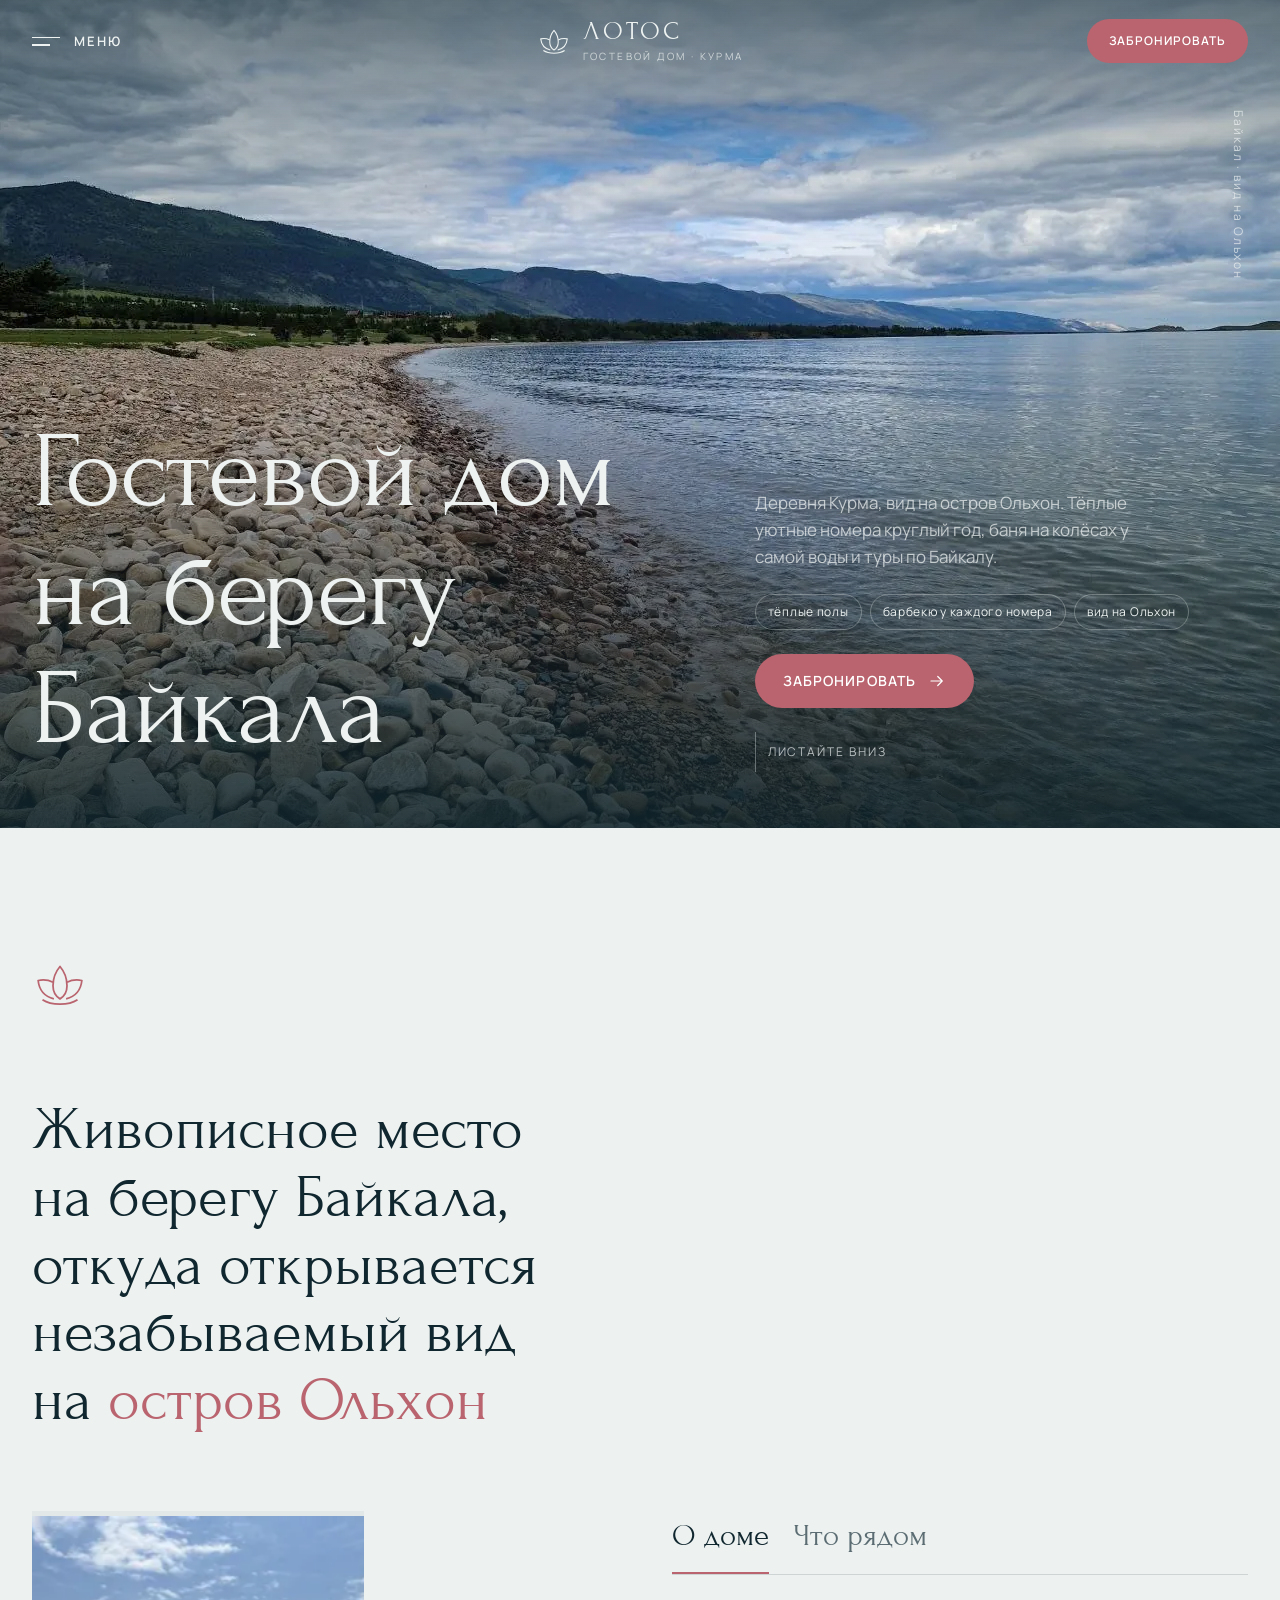
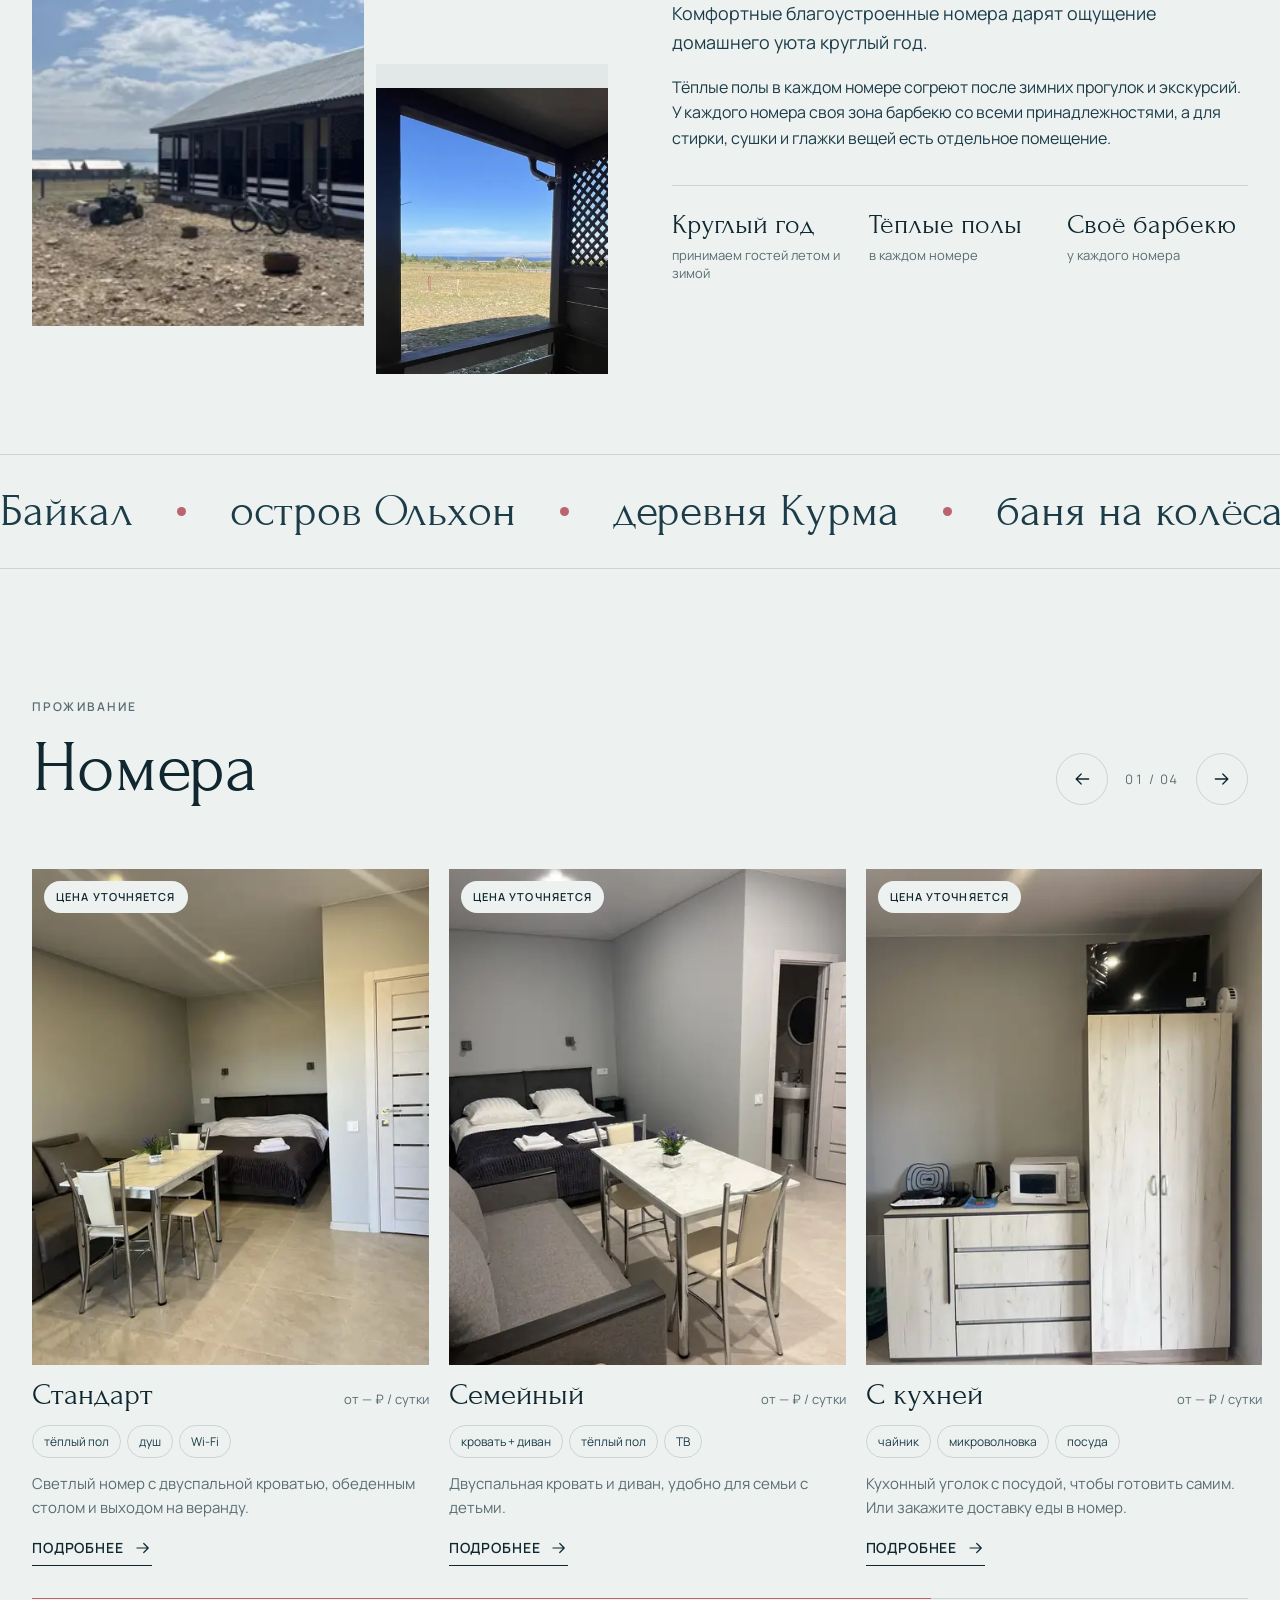
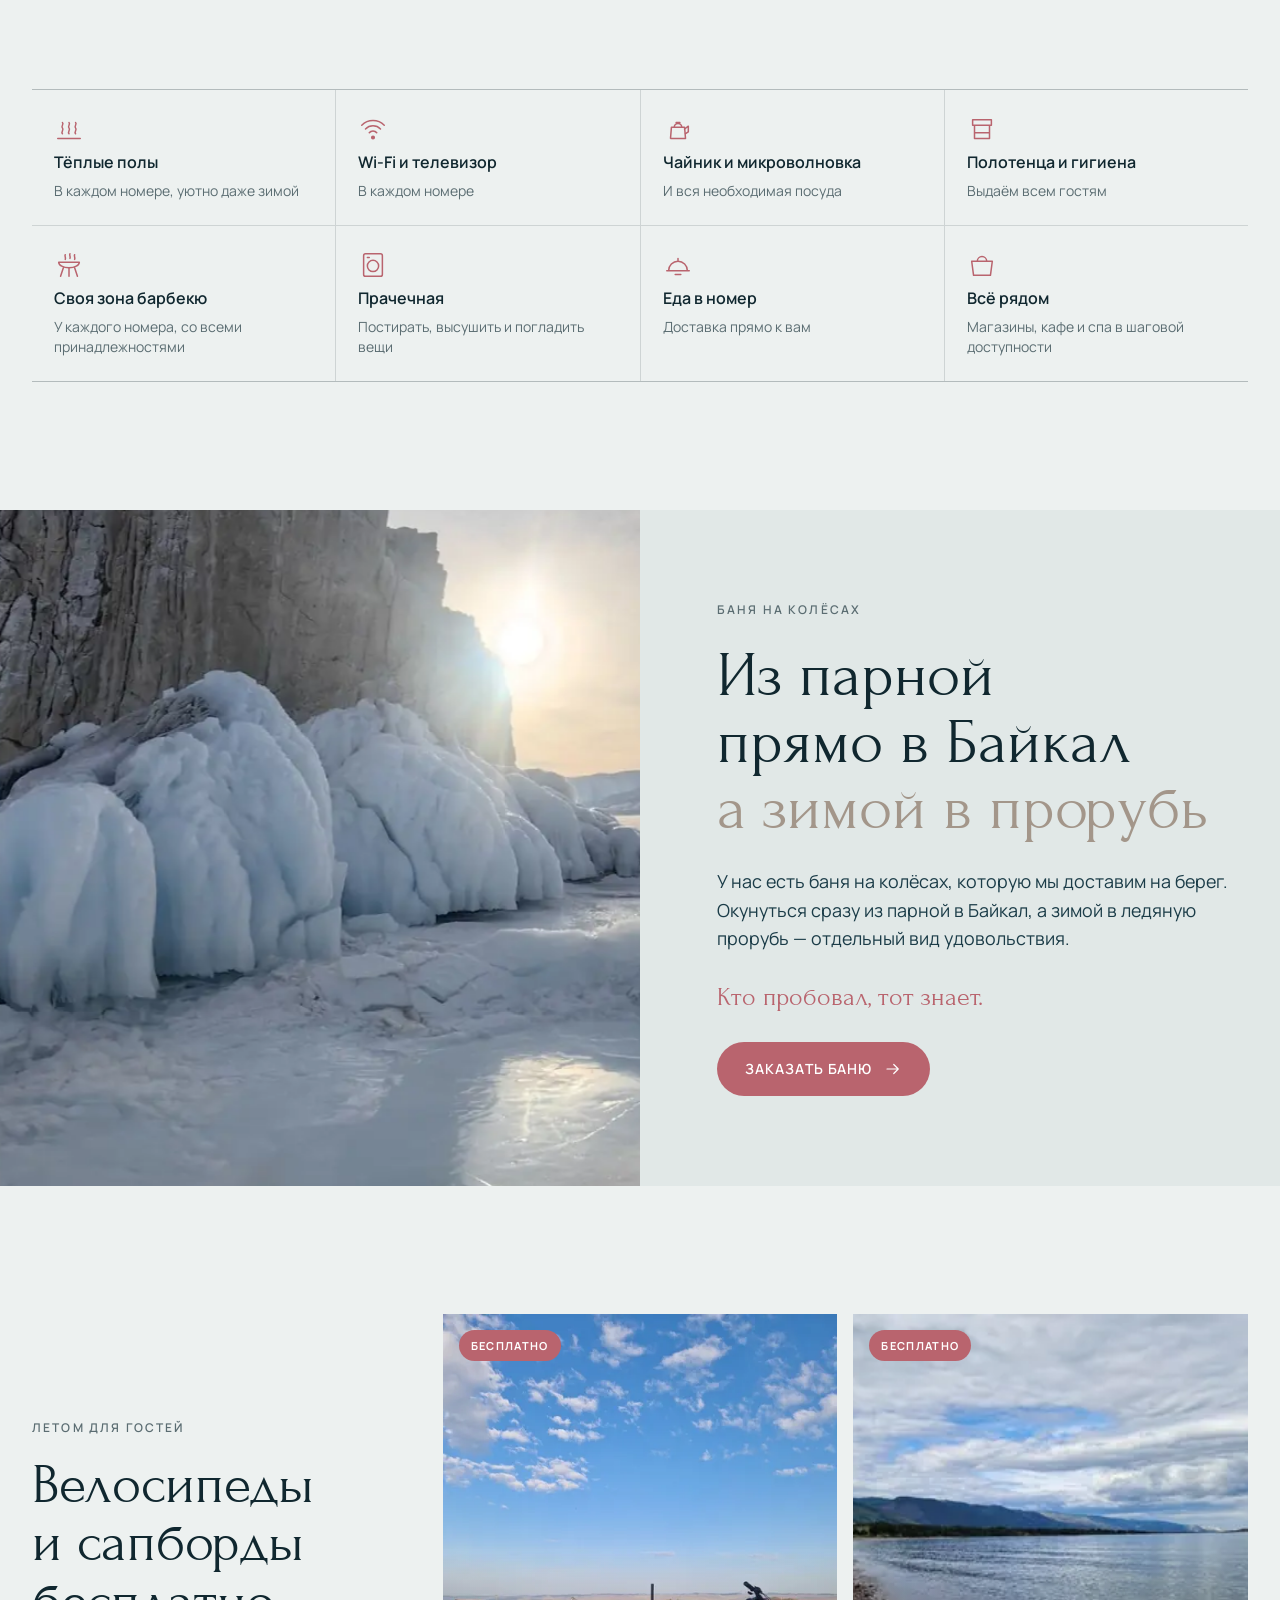
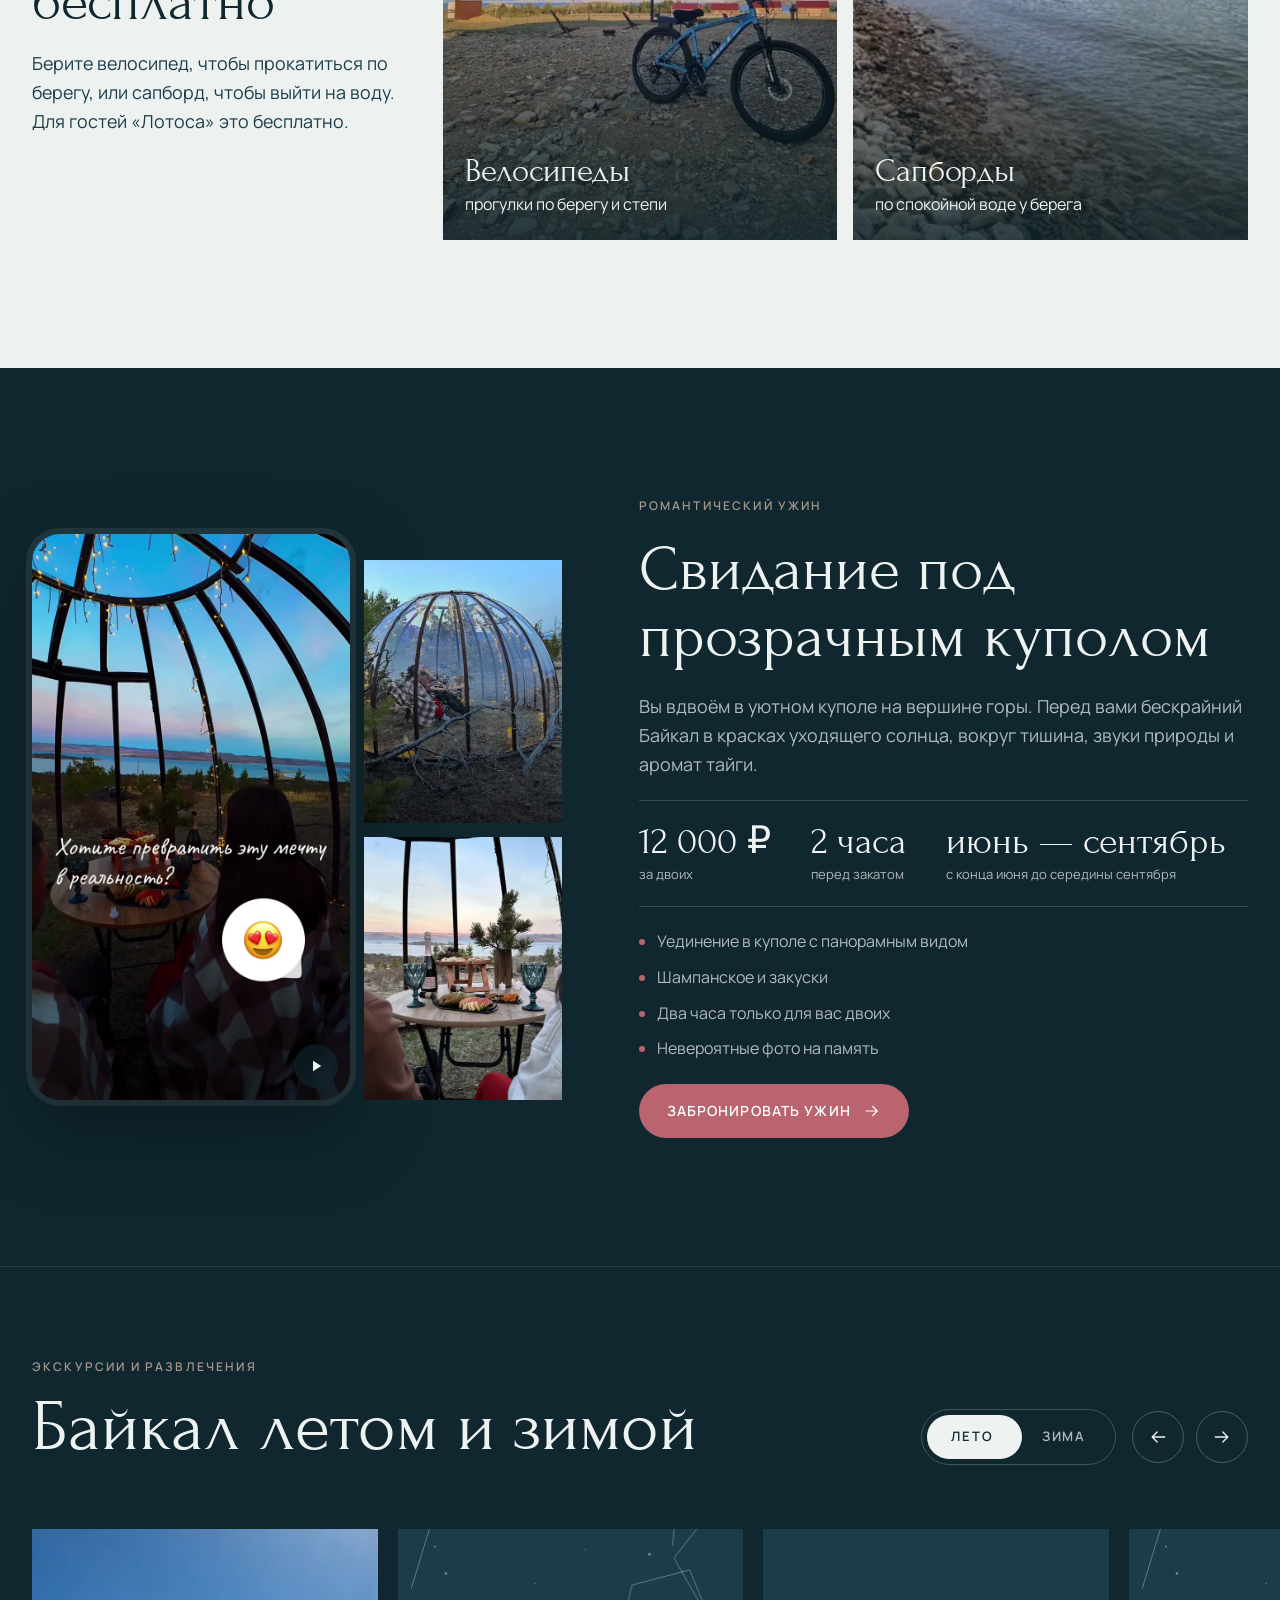
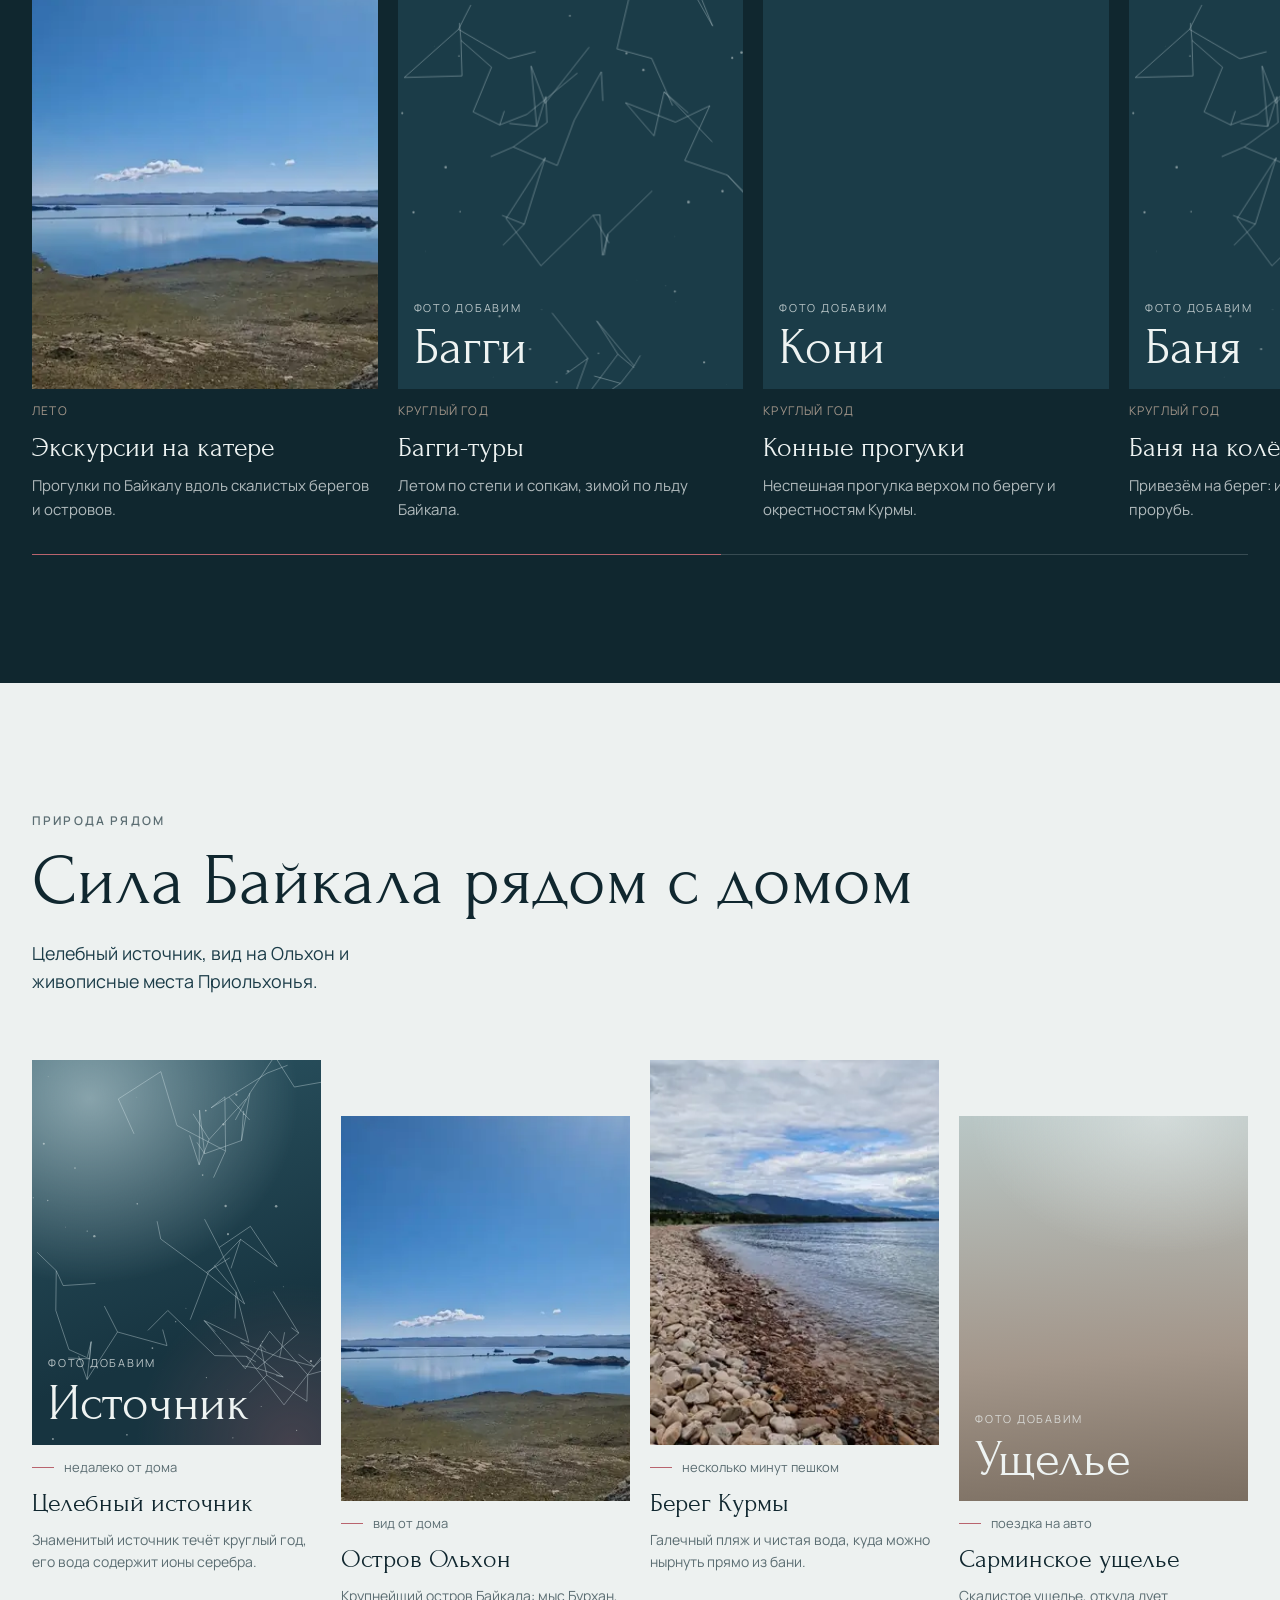
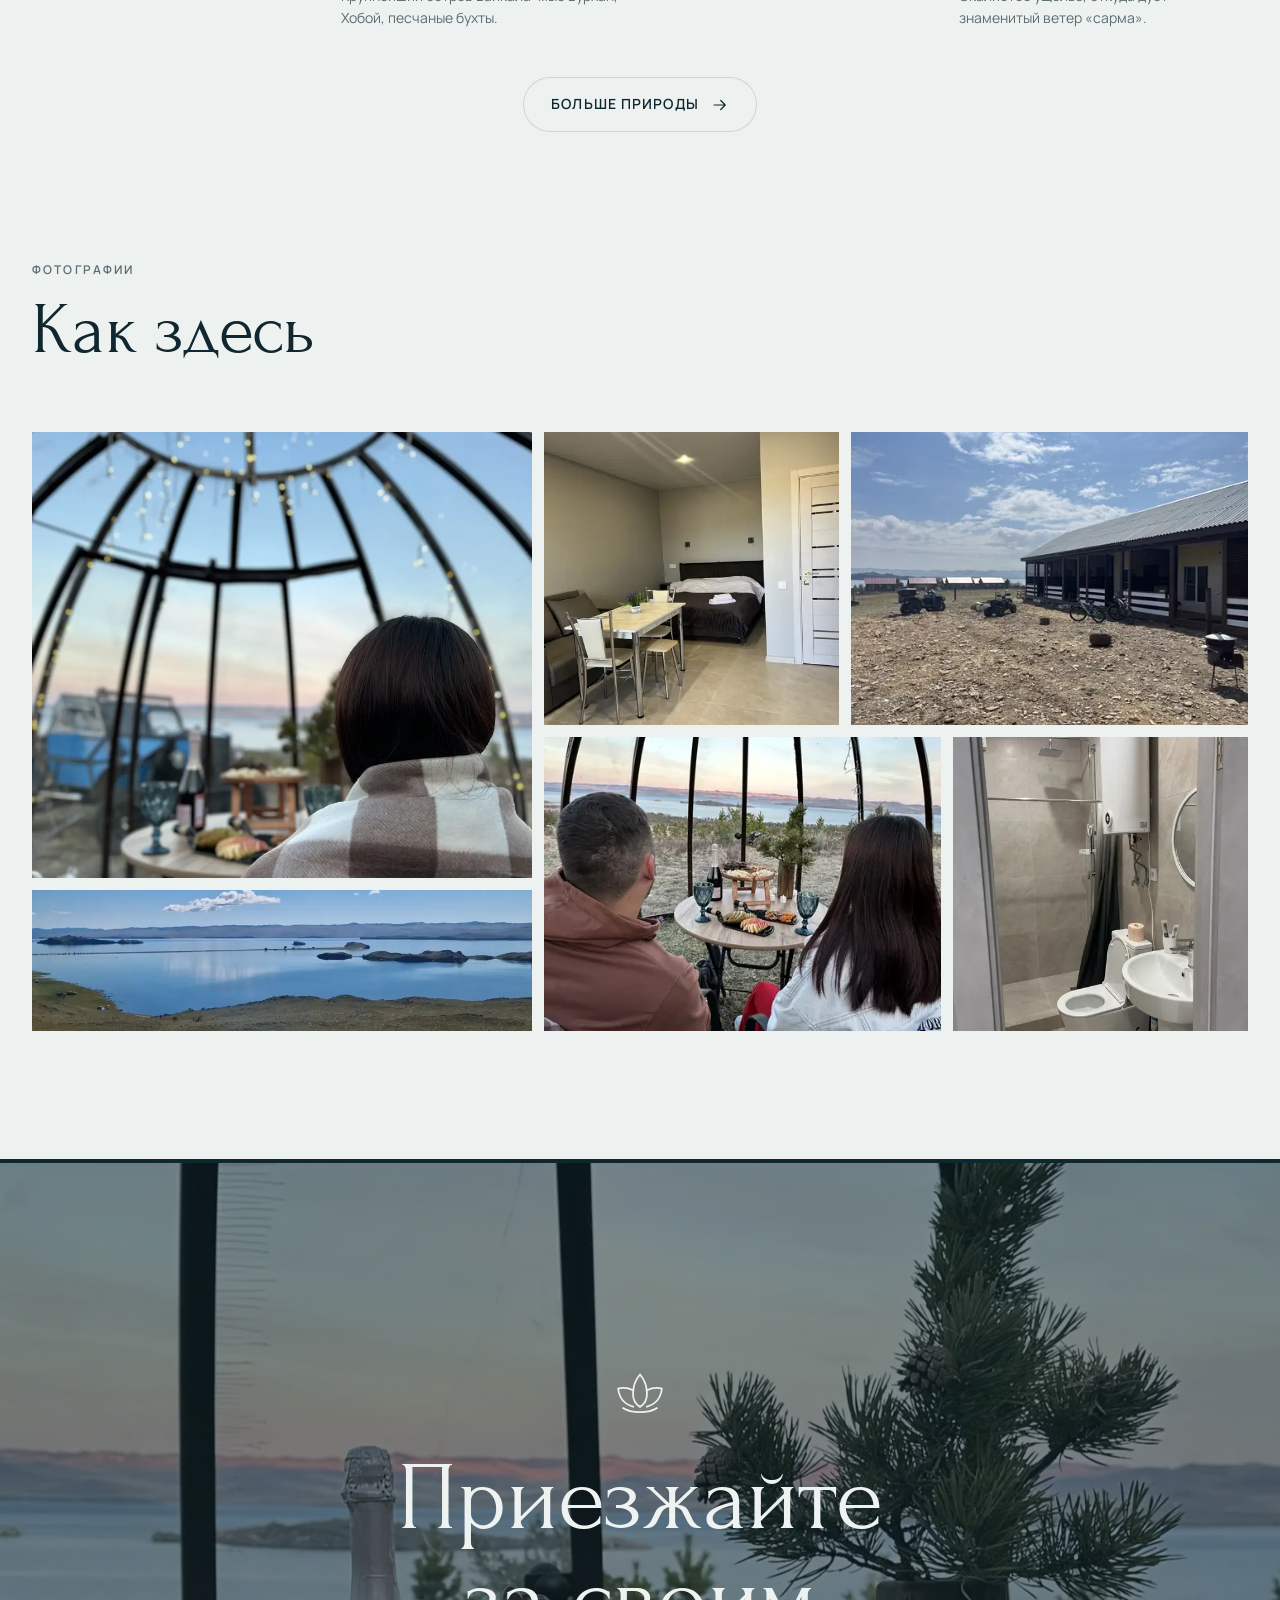
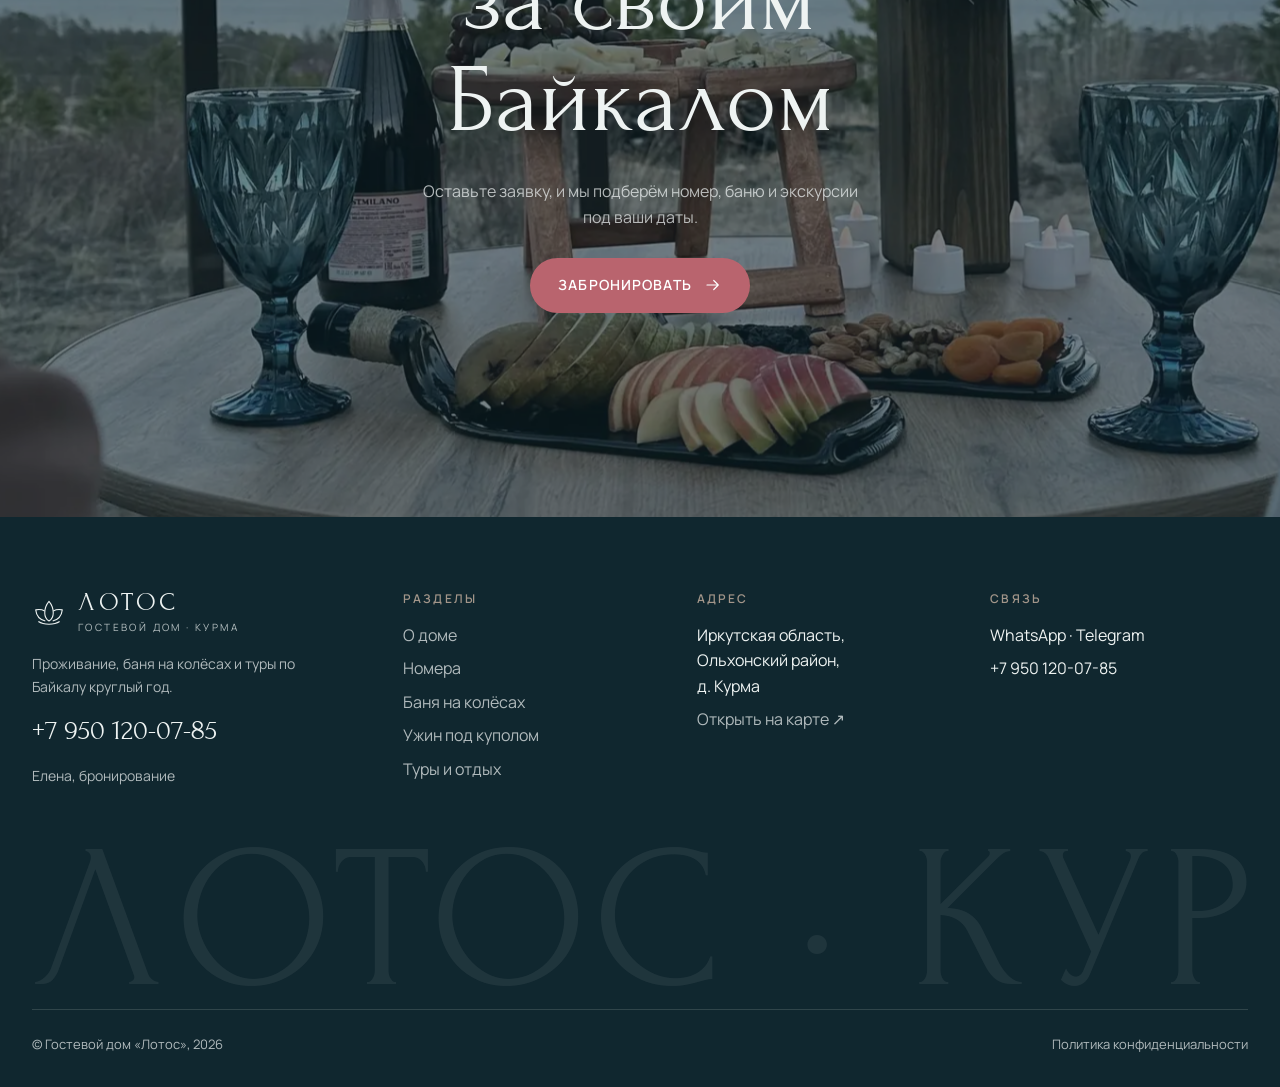
==== commit 5382e261: "Add files via upload" ====
--- a/index.html
+++ b/index.html
@@ -5,13 +5,15 @@
 <meta name="viewport" content="width=device-width,initial-scale=1,viewport-fit=cover">
 <title>Гостевой дом Лотос</title>
 <meta name="claude:viewport-fit-sides" content="cover">
-<meta name="description" content="Гостевой дом «Лотос» в деревне Курма на Байкале: проживание у Малого Моря, летние и зимние туры, активный отдых.">
+<meta name="description" content="Гостевой дом «Лотос» в деревне Курма на берегу Байкала: вид на остров Ольхон, тёплые номера круглый год, баня на колёсах, ужин под куполом, туры на катере, хивусе и багги.">
+<meta name="theme-color" content="#10272F">
 <link rel="preconnect" href="https://fonts.googleapis.com">
 <link rel="preconnect" href="https://fonts.gstatic.com" crossorigin>
 <link rel="stylesheet" href="https://fonts.googleapis.com/css2?family=Forum&family=Manrope:wght@400;500;600;700&display=swap">
+<link rel="preload" as="image" href="img/shore-960.webp" imagesrcset="img/shore-480.webp 480w, img/shore-960.webp 960w, img/shore-1600.webp 1280w" imagesizes="100vw">
 <link rel="stylesheet" href="css/style.css">
 
-<!-- ============ SVG sprites ============ -->
+<!-- ============ SVG-иконки ============ -->
 </head>
 <body>
 <svg width="0" height="0" style="position:absolute" aria-hidden="true">
@@ -19,25 +21,32 @@
   <symbol id="arr" viewBox="0 0 24 24"><path d="M4 12h15m-6-6 6 6-6 6" fill="none" stroke="currentColor" stroke-width="1.6" stroke-linecap="round" stroke-linejoin="round"/></symbol>
   <symbol id="arl" viewBox="0 0 24 24"><path d="M20 12H5m6-6-6 6 6 6" fill="none" stroke="currentColor" stroke-width="1.6" stroke-linecap="round" stroke-linejoin="round"/></symbol>
   <symbol id="x" viewBox="0 0 24 24"><path d="M5 5l14 14M19 5 5 19" fill="none" stroke="currentColor" stroke-width="1.6" stroke-linecap="round"/></symbol>
-  <symbol id="i-wave" viewBox="0 0 32 32"><path d="M3 12c4-4 9-4 13 0s9 4 13 0M3 20c4-4 9-4 13 0s9 4 13 0" fill="none" stroke="currentColor" stroke-width="1.6" stroke-linecap="round"/></symbol>
-  <symbol id="i-shower" viewBox="0 0 32 32"><g fill="none" stroke="currentColor" stroke-width="1.6" stroke-linecap="round"><path d="M8 28V9a4 4 0 0 1 8 0"/><path d="M11 12h10"/><path d="M13 16v2M16 16v3M19 16v2M14 22v1M18 22v1"/></g></symbol>
+  <symbol id="phone" viewBox="0 0 24 24"><path d="M5 4h4l2 5-2.5 1.5a11 11 0 0 0 5 5L15 13l5 2v4a2 2 0 0 1-2 2A16 16 0 0 1 3 6a2 2 0 0 1 2-2z" fill="none" stroke="currentColor" stroke-width="1.6" stroke-linejoin="round"/></symbol>
+  <symbol id="play" viewBox="0 0 24 24"><path d="M8 5v14l11-7z" fill="currentColor"/></symbol>
+  <symbol id="pause" viewBox="0 0 24 24"><path d="M7 5h3v14H7zM14 5h3v14h-3z" fill="currentColor"/></symbol>
+  <symbol id="i-floor" viewBox="0 0 32 32"><g fill="none" stroke="currentColor" stroke-width="1.6" stroke-linecap="round"><path d="M4 26h24"/><path d="M9 21c-2-2 2-4 0-6s2-4 0-6M16 21c-2-2 2-4 0-6s2-4 0-6M23 21c-2-2 2-4 0-6s2-4 0-6"/></g></symbol>
   <symbol id="i-wifi" viewBox="0 0 32 32"><g fill="none" stroke="currentColor" stroke-width="1.6" stroke-linecap="round"><path d="M4 12a17 17 0 0 1 24 0M8 16a11 11 0 0 1 16 0M12 20a5 5 0 0 1 8 0"/><circle cx="16" cy="25" r="1.4" fill="currentColor"/></g></symbol>
-  <symbol id="i-terrace" viewBox="0 0 32 32"><g fill="none" stroke="currentColor" stroke-width="1.6" stroke-linecap="round" stroke-linejoin="round"><path d="M4 12 16 5l12 7"/><path d="M7 12v15M25 12v15M4 27h24M11 20h10M13 20v7M19 20v7"/></g></symbol>
+  <symbol id="i-kettle" viewBox="0 0 32 32"><g fill="none" stroke="currentColor" stroke-width="1.6" stroke-linecap="round" stroke-linejoin="round"><path d="M8 26h16l-1-12H9z"/><path d="M12 14a4 4 0 0 1 8 0M23 16l4-3v6l-3 2M14 9h4"/></g></symbol>
+  <symbol id="i-towel" viewBox="0 0 32 32"><g fill="none" stroke="currentColor" stroke-width="1.6" stroke-linejoin="round"><path d="M6 6h20v6H6zM8 12v14h16V12"/><path d="M8 20h16"/></g></symbol>
+  <symbol id="i-grill" viewBox="0 0 32 32"><g fill="none" stroke="currentColor" stroke-width="1.6" stroke-linecap="round" stroke-linejoin="round"><path d="M5 13h22a11 6 0 0 1-22 0z"/><path d="M10 19l-3 9M22 19l3 9M16 19v9M12 5c-1 2 1 3 0 5M17 4c-1 2 1 3 0 5M22 5c-1 2 1 3 0 5"/></g></symbol>
+  <symbol id="i-wash" viewBox="0 0 32 32"><g fill="none" stroke="currentColor" stroke-width="1.6" stroke-linecap="round"><rect x="6" y="4" width="20" height="24" rx="2"/><circle cx="16" cy="17" r="6"/><path d="M10 8h2"/></g></symbol>
+  <symbol id="i-food" viewBox="0 0 32 32"><g fill="none" stroke="currentColor" stroke-width="1.6" stroke-linecap="round" stroke-linejoin="round"><path d="M4 22h24M6 22a10 10 0 0 1 20 0M16 12V9M13 26h6"/></g></symbol>
+  <symbol id="i-shop" viewBox="0 0 32 32"><g fill="none" stroke="currentColor" stroke-width="1.6" stroke-linejoin="round"><path d="M5 12h22l-2 15H7z"/><path d="M11 12a5 5 0 0 1 10 0"/></g></symbol>
 </svg>
 
-<!-- ============ Header ============ -->
+<!-- ============ Шапка ============ -->
 <header class="hdr" id="hdr">
   <div class="wrap hdr__in">
-    <button class="burger" id="openMenu" aria-controls="menu" aria-expanded="false"><i></i><span>Меню</span></button>
+    <button class="burger" id="openMenu" aria-controls="menu" aria-expanded="false" aria-label="Открыть меню"><i></i><span>Меню</span></button>
     <a class="logo" href="#top" aria-label="Гостевой дом Лотос — на главную">
       <svg aria-hidden="true"><use href="#lotus"/></svg>
       <span><b>ЛОТОС</b><small>гостевой дом · Курма</small></span>
     </a>
-    <button class="btn" data-book>Забронировать</button>
+    <button class="btn hdr__book" data-book>Забронировать</button>
   </div>
 </header>
 
-<!-- ============ Overlay menu ============ -->
+<!-- ============ Меню ============ -->
 <div class="menu" id="menu" role="dialog" aria-modal="true" aria-label="Меню сайта">
   <button class="menu__close" id="closeMenu"><i></i>Закрыть</button>
   <nav class="menu__nav">
@@ -45,68 +54,68 @@
       <li><a href="#top" style="transition-delay:.15s"><small>01</small>Главная</a></li>
       <li><a href="#about" style="transition-delay:.2s"><small>02</small>О доме</a></li>
       <li><a href="#rooms" style="transition-delay:.25s"><small>03</small>Номера</a></li>
-      <li><a href="#activities" style="transition-delay:.3s"><small>04</small>Туры и отдых</a></li>
-      <li><a href="#nature" style="transition-delay:.35s"><small>05</small>Природа рядом</a></li>
-      <li><a href="#gallery" style="transition-delay:.4s"><small>06</small>Фотографии</a></li>
-      <li><a href="#contacts" style="transition-delay:.45s"><small>07</small>Контакты</a></li>
+      <li><a href="#banya" style="transition-delay:.3s"><small>04</small>Баня на колёсах</a></li>
+      <li><a href="#dome" style="transition-delay:.35s"><small>05</small>Ужин под куполом</a></li>
+      <li><a href="#activities" style="transition-delay:.4s"><small>06</small>Туры и отдых</a></li>
+      <li><a href="#nature" style="transition-delay:.45s"><small>07</small>Что рядом</a></li>
+      <li><a href="#contacts" style="transition-delay:.5s"><small>08</small>Контакты</a></li>
     </ul>
     <div class="menu__meta">
-      <div><strong>+7 (000) 000-00-00</strong>телефон и WhatsApp</div>
-      <div><strong>д. Курма, Ольхонский район</strong>Иркутская область, берег Малого Моря</div>
+      <div><strong>+7 950 120-07-85</strong>Елена, бронирование</div>
+      <div><strong>д. Курма, Ольхонский район</strong>Иркутская область, берег Байкала</div>
     </div>
   </nav>
-  <div class="menu__pic"><img src="img/baikal-panorama.jpg" alt="Вид на Малое Море"></div>
+  <div class="menu__pic"><img src="img/baikal-panorama-960.webp" srcset="img/baikal-panorama-480.webp 480w, img/baikal-panorama-960.webp 960w, img/baikal-panorama-1600.webp 1080w" sizes="45vw" width="960" height="960" alt="Вид на Байкал и остров Ольхон" loading="lazy" decoding="async"></div>
 </div>
 
 <main id="top">
-<!-- ============ Hero ============ -->
+<!-- ============ Первый экран ============ -->
 <section class="hero">
-  <div class="hero__bg"><img src="img/shore.jpg" alt="Галечный берег Байкала у деревни Курма" fetchpriority="high"></div>
-  <div class="hero__coords">Малое Море · Байкал</div>
+  <div class="hero__bg"><img src="img/shore-960.webp" srcset="img/shore-480.webp 480w, img/shore-960.webp 960w, img/shore-1600.webp 1280w" sizes="100vw" width="960" height="720" alt="Галечный берег Байкала у деревни Курма" fetchpriority="high" decoding="async"></div>
+  <div class="hero__coords">Байкал · вид на Ольхон</div>
   <div class="wrap hero__content">
-    <h1><span class="ln"><span>Гостевой дом</span></span><span class="ln"><span>у самой воды</span></span><span class="ln"><span>Байкала</span></span></h1>
+    <h1><span class="ln"><span>Гостевой дом</span></span><span class="ln"><span>на берегу</span></span><span class="ln"><span>Байкала</span></span></h1>
     <div class="hero__side">
-      <p>Деревня Курма, берег Малого Моря. Уютные номера, летние прогулки на гидроцикле и зимние поездки по льду, всё в одном месте.</p>
+      <p>Деревня Курма, вид на остров Ольхон. Тёплые уютные номера круглый год, баня на колёсах у самой воды и туры по Байкалу.</p>
+      <div class="hero__tags"><span>тёплые полы</span><span>барбекю у каждого номера</span><span>вид на Ольхон</span></div>
       <button class="btn" data-book>Забронировать <svg><use href="#arr"/></svg></button>
       <a class="scroll-cue" href="#about"><i></i>Листайте вниз</a>
     </div>
   </div>
 </section>
 
-<!-- ============ About ============ -->
+<!-- ============ О доме ============ -->
 <section class="sec" id="about">
   <div class="wrap manifest">
-    <div data-rv>
-      <svg class="lotus-mark" aria-hidden="true"><use href="#lotus"/></svg>
-    </div>
-    <p class="manifest__big" data-rv>Место, где утро начинается с&nbsp;вида на&nbsp;<em>Малое Море</em>, а&nbsp;вечер заканчивается тишиной степи</p>
+    <div data-rv><svg class="lotus-mark" aria-hidden="true"><use href="#lotus"/></svg></div>
+    <p class="manifest__big" data-rv>Живописное место на берегу Байкала, откуда открывается незабываемый вид на&nbsp;<em>остров Ольхон</em></p>
 
     <div class="about">
       <div class="about__media">
-        <div class="ph ph--para" data-rv-mask><img src="img/houses.jpg" alt="Домики гостевого дома Лотос с верандами" data-parallax="0.08"></div>
-        <div class="ph ph--para" data-rv-mask><img src="img/veranda-view.jpg" alt="Вид на Байкал с веранды" data-parallax="0.12"></div>
+        <div class="ph ph--para" data-rv-mask><img src="img/houses-960.webp" srcset="img/houses-480.webp 480w, img/houses-960.webp 960w, img/houses-1600.webp 1280w" sizes="(max-width:860px) 58vw, 30vw" width="960" height="720" alt="Домики гостевого дома Лотос с верандами" loading="lazy" decoding="async" data-parallax="0.08"></div>
+        <div class="ph ph--para" data-rv-mask><img src="img/veranda-view-960.webp" srcset="img/veranda-view-480.webp 480w, img/veranda-view-960.webp 960w" sizes="(max-width:860px) 40vw, 20vw" width="960" height="1280" alt="Вид на Байкал с веранды" loading="lazy" decoding="async" data-parallax="0.12"></div>
       </div>
       <div data-rv>
         <div class="tabs" role="tablist">
-          <button class="tab" role="tab" aria-selected="true" aria-controls="p-house" id="t-house">О гостевом доме</button>
-          <button class="tab" role="tab" aria-selected="false" aria-controls="p-kurma" id="t-kurma">О Курме</button>
+          <button class="tab" role="tab" aria-selected="true" aria-controls="p-house" id="t-house">О доме</button>
+          <button class="tab" role="tab" aria-selected="false" aria-controls="p-near" id="t-near">Что рядом</button>
         </div>
         <div class="panel" role="tabpanel" id="p-house" aria-labelledby="t-house">
-          <p class="lead">«Лотос» — небольшой гостевой дом с отдельными входами и крытыми верандами. Из окон видно Байкал, до берега несколько минут пешком.</p>
-          <p>В каждом номере своя душевая, холодильник, телевизор и Wi‑Fi. Мы помогаем не только с жильём: организуем поездки, прокат техники и туры по Малому Морю в любое время года.</p>
+          <p class="lead">Комфортные благоустроенные номера дарят ощущение домашнего уюта круглый год.</p>
+          <p>Тёплые полы в каждом номере согреют после зимних прогулок и экскурсий. У каждого номера своя зона барбекю со всеми принадлежностями, а для стирки, сушки и глажки вещей есть отдельное помещение.</p>
           <div class="facts">
-            <div><b>2</b><span>сезона туров: лето и зима</span></div>
-            <div><b>5 мин</b><span>пешком до берега</span></div>
-            <div><b>24/7</b><span>на связи с гостями</span></div>
+            <div><b>Круглый год</b><span>принимаем гостей летом и зимой</span></div>
+            <div><b>Тёплые полы</b><span>в каждом номере</span></div>
+            <div><b>Своё барбекю</b><span>у каждого номера</span></div>
           </div>
         </div>
-        <div class="panel" role="tabpanel" id="p-kurma" aria-labelledby="t-kurma" hidden>
-          <p class="lead">Курма — тихая деревня на берегу Малого Моря, пролива между материком и островом Ольхон.</p>
-          <p>Здесь тёплая для Байкала вода в заливах, галечные пляжи, степь и сопки. Летом отсюда удобно ездить на Ольхон и в Тажеранскую степь, зимой выходить на прозрачный лёд.</p>
+        <div class="panel" role="tabpanel" id="p-near" aria-labelledby="t-near" hidden>
+          <p class="lead">Магазины, кафе и спа-центр в шаговой доступности. Еду можно заказать с доставкой прямо в номер.</p>
+          <p>Недалеко от дома находится знаменитый целебный источник. Он течёт круглый год, а его вода содержит ионы серебра.</p>
           <div class="facts">
-            <div><b>≈ 270</b><span>км от Иркутска</span></div>
-            <div><b>≈ 300</b><span>солнечных дней в году</span></div>
-            <div><b>Ольхон</b><span>остров напротив</span></div>
+            <div><b>Пешком</b><span>до магазинов, кафе и спа</span></div>
+            <div><b>Источник</b><span>с ионами серебра, круглый год</span></div>
+            <div><b>Доставка</b><span>еды прямо в номер</span></div>
           </div>
         </div>
       </div>
@@ -115,11 +124,11 @@
 </section>
 
 <div class="marquee" aria-hidden="true"><div class="marquee__track">
-  <span>Байкал</span><span>Малое Море</span><span>деревня Курма</span><span>лёд и степь</span><span>гостевой дом Лотос</span>
-  <span>Байкал</span><span>Малое Море</span><span>деревня Курма</span><span>лёд и степь</span><span>гостевой дом Лотос</span>
+  <span>Байкал</span><span>остров Ольхон</span><span>деревня Курма</span><span>баня на колёсах</span><span>гостевой дом Лотос</span>
+  <span>Байкал</span><span>остров Ольхон</span><span>деревня Курма</span><span>баня на колёсах</span><span>гостевой дом Лотос</span>
 </div></div>
 
-<!-- ============ Rooms ============ -->
+<!-- ============ Номера ============ -->
 <section class="sec" id="rooms">
   <div class="wrap sec__head">
     <div data-rv>
@@ -132,35 +141,35 @@
       <button class="rail__btn" data-next="roomsRail" aria-label="Следующий номер"><svg><use href="#arr"/></svg></button>
     </div>
   </div>
-  <div class="rail-wrap" data-rv>
+  <div data-rv>
     <div class="rail" id="roomsRail">
-      <article class="room" data-room="double">
-        <div class="ph"><img src="img/room-double.jpg" alt="Двухместный номер с кроватью и обеденным столом" loading="lazy"><span class="ph__tag">Цена уточняется</span></div>
+      <article class="room">
+        <div class="ph" data-open-room="double"><img src="img/room-double-960.webp" srcset="img/room-double-480.webp 480w, img/room-double-960.webp 960w" sizes="(max-width:720px) 80vw, 31vw" width="960" height="1280" alt="Номер с двуспальной кроватью и обеденным столом" loading="lazy" decoding="async"><span class="ph__tag">Цена уточняется</span></div>
         <div class="room__top"><h3>Стандарт</h3><span class="room__price">от — ₽ / сутки</span></div>
-        <div class="room__specs"><span class="chip">2 гостя</span><span class="chip">двуспальная кровать</span><span class="chip">душ</span></div>
-        <p>Светлый номер с двуспальной кроватью, столом и выходом на общую веранду.</p>
-        <button class="link-arrow" data-open-room="double">Подробнее <svg width="18" height="18"><use href="#arr"/></svg></button>
-      </article>
-      <article class="room" data-room="family">
-        <div class="ph"><img src="img/room-family.jpg" alt="Семейный номер с кроватью и диваном" loading="lazy"><span class="ph__tag">Цена уточняется</span></div>
+        <div class="room__specs"><span class="chip">тёплый пол</span><span class="chip">душ</span><span class="chip">Wi‑Fi</span></div>
+        <p>Светлый номер с двуспальной кроватью, обеденным столом и выходом на веранду.</p>
+        <button class="link-arrow" data-open-room="double">Подробнее <svg><use href="#arr"/></svg></button>
+      </article>
+      <article class="room">
+        <div class="ph" data-open-room="family"><img src="img/room-family-960.webp" srcset="img/room-family-480.webp 480w, img/room-family-960.webp 960w" sizes="(max-width:720px) 80vw, 31vw" width="960" height="1280" alt="Номер с кроватью и диваном" loading="lazy" decoding="async"><span class="ph__tag">Цена уточняется</span></div>
         <div class="room__top"><h3>Семейный</h3><span class="room__price">от — ₽ / сутки</span></div>
-        <div class="room__specs"><span class="chip">до 4 гостей</span><span class="chip">кровать + диван</span><span class="chip">душ</span></div>
-        <p>Двуспальная кровать и раскладной диван, удобно для семьи с детьми.</p>
-        <button class="link-arrow" data-open-room="family">Подробнее <svg width="18" height="18"><use href="#arr"/></svg></button>
-      </article>
-      <article class="room" data-room="kitchen">
-        <div class="ph"><img src="img/room-kitchen.jpg" alt="Номер с кухонным уголком, микроволновкой и чайником" loading="lazy"><span class="ph__tag">Цена уточняется</span></div>
+        <div class="room__specs"><span class="chip">кровать + диван</span><span class="chip">тёплый пол</span><span class="chip">ТВ</span></div>
+        <p>Двуспальная кровать и диван, удобно для семьи с детьми.</p>
+        <button class="link-arrow" data-open-room="family">Подробнее <svg><use href="#arr"/></svg></button>
+      </article>
+      <article class="room">
+        <div class="ph" data-open-room="kitchen"><img src="img/room-kitchen-960.webp" srcset="img/room-kitchen-480.webp 480w, img/room-kitchen-960.webp 960w" sizes="(max-width:720px) 80vw, 31vw" width="960" height="1280" alt="Кухонная зона с микроволновкой и чайником" loading="lazy" decoding="async"><span class="ph__tag">Цена уточняется</span></div>
         <div class="room__top"><h3>С кухней</h3><span class="room__price">от — ₽ / сутки</span></div>
-        <div class="room__specs"><span class="chip">2–3 гостя</span><span class="chip">кухонный уголок</span><span class="chip">ТВ</span></div>
-        <p>Микроволновка, чайник и посуда, чтобы готовить самим и не зависеть от расписания кафе.</p>
-        <button class="link-arrow" data-open-room="kitchen">Подробнее <svg width="18" height="18"><use href="#arr"/></svg></button>
-      </article>
-      <article class="room" data-room="terrace">
-        <div class="ph"><img src="img/terrace.jpg" alt="Вход в номер с террасой, столом и стульями" loading="lazy"><span class="ph__tag">Цена уточняется</span></div>
+        <div class="room__specs"><span class="chip">чайник</span><span class="chip">микроволновка</span><span class="chip">посуда</span></div>
+        <p>Кухонный уголок с посудой, чтобы готовить самим. Или закажите доставку еды в номер.</p>
+        <button class="link-arrow" data-open-room="kitchen">Подробнее <svg><use href="#arr"/></svg></button>
+      </article>
+      <article class="room">
+        <div class="ph" data-open-room="terrace"><img src="img/terrace-960.webp" srcset="img/terrace-480.webp 480w, img/terrace-960.webp 960w" sizes="(max-width:720px) 80vw, 31vw" width="960" height="1280" alt="Вход в номер, терраса со столом и стульями" loading="lazy" decoding="async"><span class="ph__tag">Цена уточняется</span></div>
         <div class="room__top"><h3>С террасой</h3><span class="room__price">от — ₽ / сутки</span></div>
-        <div class="room__specs"><span class="chip">2 гостя</span><span class="chip">своя терраса</span><span class="chip">вид на степь</span></div>
-        <p>Отдельный вход и столик на террасе: утренний чай под байкальским солнцем.</p>
-        <button class="link-arrow" data-open-room="terrace">Подробнее <svg width="18" height="18"><use href="#arr"/></svg></button>
+        <div class="room__specs"><span class="chip">своя терраса</span><span class="chip">барбекю</span><span class="chip">отдельный вход</span></div>
+        <p>Отдельный вход и столик на террасе: утренний чай с видом на Байкал.</p>
+        <button class="link-arrow" data-open-room="terrace">Подробнее <svg><use href="#arr"/></svg></button>
       </article>
     </div>
     <div class="wrap"><div class="progress"><i data-progress="roomsRail"></i></div></div>
@@ -168,30 +177,91 @@
 
   <div class="wrap">
     <div class="comforts" data-rv>
-      <div><svg><use href="#i-shower"/></svg><b>Свой санузел</b><span>Душевая, бойлер, полотенца</span></div>
-      <div><svg><use href="#i-wifi"/></svg><b>Wi‑Fi</b><span>Роутер в каждом номере</span></div>
-      <div><svg><use href="#i-terrace"/></svg><b>Веранды</b><span>Столик и вид на Байкал</span></div>
-      <div><svg><use href="#i-wave"/></svg><b>Берег рядом</b><span>Несколько минут пешком</span></div>
-    </div>
-  </div>
-</section>
-
-<!-- ============ Active rest intro (split) ============ -->
-<section class="split">
-  <div class="ph ph--para" data-rv-mask><img src="img/bike.jpg" alt="Велосипед на берегу у гостевого дома" data-parallax="0.1" style="object-position:50% 80%"></div>
+      <div><svg><use href="#i-floor"/></svg><b>Тёплые полы</b><span>В каждом номере, уютно даже зимой</span></div>
+      <div><svg><use href="#i-wifi"/></svg><b>Wi‑Fi и телевизор</b><span>В каждом номере</span></div>
+      <div><svg><use href="#i-kettle"/></svg><b>Чайник и микроволновка</b><span>И вся необходимая посуда</span></div>
+      <div><svg><use href="#i-towel"/></svg><b>Полотенца и гигиена</b><span>Выдаём всем гостям</span></div>
+      <div><svg><use href="#i-grill"/></svg><b>Своя зона барбекю</b><span>У каждого номера, со всеми принадлежностями</span></div>
+      <div><svg><use href="#i-wash"/></svg><b>Прачечная</b><span>Постирать, высушить и погладить вещи</span></div>
+      <div><svg><use href="#i-food"/></svg><b>Еда в номер</b><span>Доставка прямо к вам</span></div>
+      <div><svg><use href="#i-shop"/></svg><b>Всё рядом</b><span>Магазины, кафе и спа в шаговой доступности</span></div>
+    </div>
+  </div>
+</section>
+
+<!-- ============ Баня на колёсах ============ -->
+<section class="split" id="banya">
+  <div class="ph ph--para" data-rv-mask><img src="img/winter-ice-960.webp" srcset="img/winter-ice-480.webp 480w, img/winter-ice-960.webp 960w, img/winter-ice-1600.webp 1280w" sizes="(max-width:860px) 100vw, 50vw" width="960" height="720" alt="Зимний Байкал, лёд у скалы" loading="lazy" decoding="async" data-parallax="0.1"></div>
   <div class="split__txt" data-rv>
-    <div class="eyebrow">Активный отдых</div>
-    <h2>Скорость и ветер <span>или покой и тишина</span></h2>
-    <p class="lead">Мы собираем программы под ваш отдых: от часовой прогулки на гидроцикле до целого дня на льду с баней на колёсах. Технику и гидов подбираем сами.</p>
-    <a class="link-arrow" href="#activities">Смотреть программы <svg width="18" height="18"><use href="#arr"/></svg></a>
-  </div>
-</section>
-
-<!-- ============ Activities ============ -->
-<section class="sec sec--dark" id="activities">
-  <div class="wrap sec__head">
+    <div class="eyebrow">Баня на колёсах</div>
+    <h2>Из парной прямо в&nbsp;Байкал <span>а зимой в прорубь</span></h2>
+    <p class="lead">У нас есть баня на колёсах, которую мы доставим на берег. Окунуться сразу из парной в Байкал, а зимой в ледяную прорубь — отдельный вид удовольствия.</p>
+    <p class="quote">Кто пробовал, тот знает.</p>
+    <button class="btn" data-book data-what="Баня на колёсах" style="justify-self:start">Заказать баню <svg><use href="#arr"/></svg></button>
+  </div>
+</section>
+
+<!-- ============ Бесплатно летом ============ -->
+<section class="sec" style="padding-bottom:0">
+  <div class="wrap free">
+    <div class="free__intro" data-rv>
+      <div class="eyebrow">Летом для гостей</div>
+      <h2>Велосипеды и сапборды бесплатно</h2>
+      <p class="lead">Берите велосипед, чтобы прокатиться по берегу, или сапборд, чтобы выйти на воду. Для гостей «Лотоса» это бесплатно.</p>
+    </div>
+    <div class="free__card" data-rv>
+      <span class="free__badge">Бесплатно</span>
+      <div class="ph"><img src="img/bike-960.webp" srcset="img/bike-480.webp 480w, img/bike-960.webp 960w" sizes="(max-width:860px) 50vw, 30vw" width="960" height="1280" alt="Горный велосипед у гостевого дома" loading="lazy" decoding="async"></div>
+      <div class="free__txt"><b>Велосипеды</b><span>прогулки по берегу и степи</span></div>
+    </div>
+    <div class="free__card" data-rv>
+      <span class="free__badge">Бесплатно</span>
+      <div class="ph"><img src="img/shore-960.webp" srcset="img/shore-480.webp 480w, img/shore-960.webp 960w, img/shore-1600.webp 1280w" sizes="(max-width:860px) 50vw, 30vw" width="960" height="720" alt="Спокойная вода Байкала у берега" loading="lazy" decoding="async" style="object-position:80% 50%"></div>
+      <div class="free__txt"><b>Сапборды</b><span>по спокойной воде у берега</span></div>
+    </div>
+  </div>
+</section>
+
+<!-- ============ Ужин под куполом ============ -->
+<section class="sec sec--dark" id="dome" style="margin-top:clamp(64px,10vw,140px)">
+  <div class="wrap dome">
+    <div class="dome__media" data-rv>
+      <div class="phone">
+        <video id="domeVideo" muted loop playsinline preload="none" poster="video/dome-poster.webp" width="540" height="960" aria-label="Видео: ужин под прозрачным куполом">
+          <source src="video/dome.mp4" type="video/mp4">
+        </video>
+        <button class="phone__play" id="domePlay" aria-label="Пауза"><svg><use href="#pause"/></svg></button>
+      </div>
+      <div class="dome__stack">
+        <div class="ph"><img src="img/dome-outside-960.webp" srcset="img/dome-outside-480.webp 480w, img/dome-outside-960.webp 960w, img/dome-outside-1600.webp 1290w" sizes="(max-width:900px) 34vw, 16vw" width="960" height="1706" alt="Прозрачный купол на вершине горы" loading="lazy" decoding="async"></div>
+        <div class="ph"><img src="img/dome-table-960.webp" srcset="img/dome-table-480.webp 480w, img/dome-table-960.webp 960w, img/dome-table-1600.webp 1600w" sizes="(max-width:900px) 34vw, 16vw" width="960" height="1707" alt="Стол с закусками и видом на Байкал" loading="lazy" decoding="async"></div>
+      </div>
+    </div>
+    <div class="dome__txt" data-rv>
+      <div class="eyebrow">Романтический ужин</div>
+      <h2>Свидание под прозрачным куполом</h2>
+      <p class="lead">Вы вдвоём в уютном куполе на вершине горы. Перед вами бескрайний Байкал в красках уходящего солнца, вокруг тишина, звуки природы и аромат тайги.</p>
+      <div class="dome__price">
+        <div><b>12 000 ₽</b><span>за двоих</span></div>
+        <div><b>2 часа</b><span>перед закатом</span></div>
+        <div><b>июнь — сентябрь</b><span>с конца июня до середины сентября</span></div>
+      </div>
+      <ul class="dome__list">
+        <li>Уединение в куполе с панорамным видом</li>
+        <li>Шампанское и закуски</li>
+        <li>Два часа только для вас двоих</li>
+        <li>Невероятные фото на память</li>
+      </ul>
+      <button class="btn" data-book data-what="Ужин под куполом" style="justify-self:start">Забронировать ужин <svg><use href="#arr"/></svg></button>
+    </div>
+  </div>
+</section>
+
+<!-- ============ Туры ============ -->
+<section class="sec sec--dark" id="activities" style="padding-top:0">
+  <div class="wrap sec__head" style="padding-top:clamp(48px,7vw,96px);border-top:1px solid rgba(238,243,242,.12)">
     <div data-rv>
-      <div class="eyebrow">Туры и развлечения</div>
+      <div class="eyebrow">Экскурсии и развлечения</div>
       <h2>Байкал летом и&nbsp;зимой</h2>
     </div>
     <div style="display:flex;flex-wrap:wrap;gap:16px;align-items:center" data-rv>
@@ -206,155 +276,153 @@
       </div>
     </div>
   </div>
-  <div class="rail-wrap" data-rv>
+  <div data-rv>
     <div class="rail" id="actRail">
-      <!-- summer -->
       <article class="act" data-s="summer">
-        <div class="ph"><img src="img/shore.jpg" alt="Байкал у Курмы" loading="lazy" style="object-position:70% 50%"></div>
-        <div class="act__meta"><span>Лето</span><span>от 30 мин</span></div>
-        <h3>Гидроцикл</h3>
-        <p>Прогулка по Малому Морю вдоль скалистых мысов и островков.</p>
+        <div class="ph"><img src="img/baikal-panorama-960.webp" srcset="img/baikal-panorama-480.webp 480w, img/baikal-panorama-960.webp 960w, img/baikal-panorama-1600.webp 1080w" sizes="(max-width:720px) 72vw, 27vw" width="960" height="960" alt="Панорама Байкала" loading="lazy" decoding="async"></div>
+        <div class="act__meta"><span>Лето</span></div>
+        <h3>Экскурсии на катере</h3>
+        <p>Прогулки по Байкалу вдоль скалистых берегов и островов.</p>
+      </article>
+      <article class="act" data-s="summer winter">
+        <div class="ph ph--art"><canvas data-ice></canvas><div class="ph__label"><span>фото добавим</span><b>Багги</b></div></div>
+        <div class="act__meta"><span>Круглый год</span></div>
+        <h3>Багги-туры</h3>
+        <p>Летом по степи и сопкам, зимой по льду Байкала.</p>
+      </article>
+      <article class="act" data-s="summer winter">
+        <div class="ph ph--steppe"><div class="ph__label"><span>фото добавим</span><b>Кони</b></div></div>
+        <div class="act__meta"><span>Круглый год</span></div>
+        <h3>Конные прогулки</h3>
+        <p>Неспешная прогулка верхом по берегу и окрестностям Курмы.</p>
+      </article>
+      <article class="act" data-s="summer winter">
+        <div class="ph ph--art"><canvas data-ice></canvas><div class="ph__label"><span>фото добавим</span><b>Баня</b></div></div>
+        <div class="act__meta"><span>Круглый год</span></div>
+        <h3>Баня на колёсах</h3>
+        <p>Привезём на берег: из парной в Байкал, зимой в прорубь.</p>
       </article>
       <article class="act" data-s="summer">
-        <div class="ph"><img src="img/houses.jpg" alt="Квадроциклы у гостевого дома" loading="lazy" style="object-position:22% 50%"></div>
-        <div class="act__meta"><span>Лето</span><span>от 1 часа</span></div>
-        <h3>Квадроциклы</h3>
-        <p>Маршруты по степи и сопкам к смотровым точкам над Байкалом.</p>
+        <div class="ph"><img src="img/dome-outside-960.webp" srcset="img/dome-outside-480.webp 480w, img/dome-outside-960.webp 960w, img/dome-outside-1600.webp 1290w" sizes="(max-width:720px) 72vw, 27vw" width="960" height="1706" alt="Прозрачный купол на горе" loading="lazy" decoding="async"></div>
+        <div class="act__meta"><span>Конец июня — сентябрь</span></div>
+        <h3>Ужин под куполом</h3>
+        <p>Два часа на вершине горы перед закатом. 12 000 ₽ за двоих.</p>
       </article>
       <article class="act" data-s="summer">
-        <div class="ph"><img src="img/bike.jpg" alt="Горный велосипед" loading="lazy"></div>
-        <div class="act__meta"><span>Лето</span><span>прокат</span></div>
-        <h3>Велосипеды</h3>
-        <p>Прокат горных велосипедов: по берегу, в соседние заливы, к ущелью.</p>
-      </article>
-      <article class="act" data-s="summer">
-        <div class="ph"><img src="img/baikal-panorama.jpg" alt="Панорама Малого Моря" loading="lazy" style="object-position:30% 50%"></div>
-        <div class="act__meta"><span>Лето</span><span>весь день</span></div>
-        <h3>Поездка на Ольхон</h3>
-        <p>Хужир, мыс Бурхан и северная часть острова с гидом.</p>
-      </article>
-      <!-- winter -->
+        <div class="ph"><img src="img/bike-960.webp" srcset="img/bike-480.webp 480w, img/bike-960.webp 960w" sizes="(max-width:720px) 72vw, 27vw" width="960" height="1280" alt="Велосипед на берегу" loading="lazy" decoding="async"></div>
+        <div class="act__meta"><span>Лето</span><span class="free-tag">бесплатно</span></div>
+        <h3>Велосипеды и сапборды</h3>
+        <p>Бесплатно для всех гостей гостевого дома.</p>
+      </article>
       <article class="act is-out" data-s="winter">
-        <div class="ph ph--ice"><canvas data-ice></canvas><div class="ph__label"><span>фото добавим</span><b>Баня</b></div></div>
-        <div class="act__meta"><span>Зима</span><span>2–3 часа</span></div>
-        <h3>Баня на колёсах</h3>
-        <p>Парная прямо на льду Байкала, а после — прорубь или снег.</p>
+        <div class="ph ph--art"><canvas data-ice></canvas><div class="ph__label"><span>фото добавим</span><b>Хивус</b></div></div>
+        <div class="act__meta"><span>Зима</span></div>
+        <h3>Экскурсии на хивусе</h3>
+        <p>Судно на воздушной подушке: по льду к гротам и скалам Ольхона.</p>
       </article>
       <article class="act is-out" data-s="winter">
-        <div class="ph ph--ice"><canvas data-ice></canvas><div class="ph__label"><span>фото добавим</span><b>Багги</b></div></div>
-        <div class="act__meta"><span>Зима</span><span>от 1 часа</span></div>
-        <h3>Багги по льду</h3>
-        <p>Скорость по прозрачному льду Малого Моря с инструктором.</p>
-      </article>
-      <article class="act is-out" data-s="winter">
-        <div class="ph"><img src="img/winter-ice.jpg" alt="Скала в ледяных наплесках на Байкале" loading="lazy" style="object-position:40% 50%"></div>
-        <div class="act__meta"><span>Зима</span><span>весь день</span></div>
+        <div class="ph"><img src="img/winter-ice-960.webp" srcset="img/winter-ice-480.webp 480w, img/winter-ice-960.webp 960w, img/winter-ice-1600.webp 1280w" sizes="(max-width:720px) 72vw, 27vw" width="960" height="720" alt="Скала в ледяных наплесках" loading="lazy" decoding="async" style="object-position:40% 50%"></div>
+        <div class="act__meta"><span>Зима</span></div>
         <h3>Ледяные гроты</h3>
-        <p>Сокуи, наплески и гроты у скал Ольхона и островов Малого Моря.</p>
-      </article>
-      <article class="act is-out" data-s="winter">
-        <div class="ph ph--ice"><canvas data-ice></canvas><div class="ph__label"><span>фото добавим</span><b>Коньки</b></div></div>
-        <div class="act__meta"><span>Зима</span><span>прокат</span></div>
-        <h3>Коньки на Байкале</h3>
-        <p>Километры чистого льда, под которым видно камни на дне.</p>
+        <p>Сокуи и наплески у скал зимнего Байкала.</p>
       </article>
     </div>
     <div class="wrap"><div class="progress"><i data-progress="actRail"></i></div></div>
   </div>
 </section>
 
-<!-- ============ Nature ============ -->
+<!-- ============ Что рядом ============ -->
 <section class="sec" id="nature">
   <div class="wrap">
     <div class="sec__head">
       <div data-rv>
         <div class="eyebrow">Природа рядом</div>
-        <h2>Почувствуйте силу Малого Моря</h2>
-      </div>
-      <p class="lead" data-rv style="max-width:38ch">Самые красивые места Приольхонья в часе дороги от дома. Расстояния примерные, от Курмы.</p>
+        <h2>Сила Байкала рядом с домом</h2>
+      </div>
+      <p class="lead" data-rv style="max-width:38ch">Целебный источник, вид на Ольхон и живописные места Приольхонья.</p>
     </div>
     <div class="places" id="places">
       <article class="place" data-rv>
-        <div class="ph ph--para"><img src="img/shore.jpg" alt="Курминский залив" loading="lazy" data-parallax="0.06"></div>
-        <div class="place__dist">рядом с домом</div>
-        <h3>Курминский залив</h3>
-        <p>Мелкий залив, где вода летом прогревается сильнее, чем в открытом Байкале.</p>
+        <div class="ph ph--art"><canvas data-ice></canvas><div class="ph__label"><span>фото добавим</span><b>Источник</b></div></div>
+        <div class="place__dist">недалеко от дома</div>
+        <h3>Целебный источник</h3>
+        <p>Знаменитый источник течёт круглый год, его вода содержит ионы серебра.</p>
       </article>
       <article class="place" data-rv>
-        <div class="ph ph--steppe"></div>
-        <div class="place__dist">≈ 20 мин на авто</div>
+        <div class="ph"><img src="img/baikal-panorama-960.webp" srcset="img/baikal-panorama-480.webp 480w, img/baikal-panorama-960.webp 960w, img/baikal-panorama-1600.webp 1080w" sizes="(max-width:960px) 50vw, 25vw" width="960" height="960" alt="Вид на Байкал и острова" loading="lazy" decoding="async"></div>
+        <div class="place__dist">вид от дома</div>
+        <h3>Остров Ольхон</h3>
+        <p>Крупнейший остров Байкала: мыс Бурхан, Хобой, песчаные бухты.</p>
+      </article>
+      <article class="place" data-rv>
+        <div class="ph"><img src="img/shore-960.webp" srcset="img/shore-480.webp 480w, img/shore-960.webp 960w, img/shore-1600.webp 1280w" sizes="(max-width:960px) 50vw, 25vw" width="960" height="720" alt="Галечный берег Курмы" loading="lazy" decoding="async"></div>
+        <div class="place__dist">несколько минут пешком</div>
+        <h3>Берег Курмы</h3>
+        <p>Галечный пляж и чистая вода, куда можно нырнуть прямо из бани.</p>
+      </article>
+      <article class="place" data-rv>
+        <div class="ph ph--steppe"><div class="ph__label"><span>фото добавим</span><b>Ущелье</b></div></div>
+        <div class="place__dist">поездка на авто</div>
         <h3>Сарминское ущелье</h3>
         <p>Скалистое ущелье, откуда дует знаменитый ветер «сарма».</p>
       </article>
-      <article class="place" data-rv>
-        <div class="ph ph--para"><img src="img/winter-ice.jpg" alt="Скалы Ольхона во льду" loading="lazy" data-parallax="0.06"></div>
-        <div class="place__dist">≈ 1 ч с паромом</div>
-        <h3>Остров Ольхон</h3>
-        <p>Крупнейший остров Байкала: мыс Бурхан, Хобой, песчаные бухты.</p>
-      </article>
-      <article class="place" data-rv>
-        <div class="ph ph--para"><img src="img/baikal-panorama.jpg" alt="Острова Малого Моря" loading="lazy" data-parallax="0.06"></div>
-        <div class="place__dist">≈ по воде</div>
-        <h3>Острова Малого Моря</h3>
-        <p>Огой, Замогой и десятки скалистых островков среди бирюзовой воды.</p>
-      </article>
       <article class="place is-extra">
-        <div class="ph ph--steppe"></div>
-        <div class="place__dist">≈ 50 мин на авто</div>
+        <div class="ph ph--steppe"><div class="ph__label"><span>фото добавим</span><b>Степь</b></div></div>
+        <div class="place__dist">поездка на авто</div>
         <h3>Тажеранская степь</h3>
         <p>Степь с солёными озёрами, каменными останцами и пещерами.</p>
       </article>
       <article class="place is-extra">
-        <div class="ph ph--steppe"></div>
-        <div class="place__dist">≈ 1 ч на авто</div>
-        <h3>Долина каменных духов</h3>
-        <p>Причудливые скалы среди степи, одно из самых фотогеничных мест.</p>
-      </article>
-    </div>
-    <div class="more"><button class="btn btn--ghost" id="morePlaces">Больше природы <svg><use href="#arr"/></svg></button></div>
-  </div>
-</section>
-
-<!-- ============ Gallery ============ -->
+        <div class="ph"><img src="img/veranda-view-960.webp" srcset="img/veranda-view-480.webp 480w, img/veranda-view-960.webp 960w" sizes="(max-width:960px) 50vw, 25vw" width="960" height="1280" alt="Степь и Байкал с веранды" loading="lazy" decoding="async"></div>
+        <div class="place__dist">с веранды</div>
+        <h3>Закаты над Байкалом</h3>
+        <p>Солнце садится над водой и Ольхоном, лучше всего смотреть с террасы.</p>
+      </article>
+    </div>
+    <div class="more"><button class="btn btn--ghost" id="morePlaces"><span>Больше природы</span> <svg><use href="#arr"/></svg></button></div>
+  </div>
+</section>
+
+<!-- ============ Галерея ============ -->
 <section class="sec" id="gallery" style="padding-top:0">
   <div class="wrap">
-    <div class="sec__head">
-      <div data-rv><div class="eyebrow">Фотографии</div><h2>Как здесь</h2></div>
-    </div>
+    <div class="sec__head"><div data-rv><div class="eyebrow">Фотографии</div><h2>Как здесь</h2></div></div>
     <div class="mosaic" data-rv>
-      <button class="ph m1" data-lb="img/baikal-panorama.jpg" aria-label="Открыть фото: Малое Море"><img src="img/baikal-panorama.jpg" alt="" loading="lazy"></button>
-      <button class="ph m2" data-lb="img/room-double.jpg" aria-label="Открыть фото: номер"><img src="img/room-double.jpg" alt="" loading="lazy"></button>
-      <button class="ph m3" data-lb="img/houses.jpg" aria-label="Открыть фото: территория"><img src="img/houses.jpg" alt="" loading="lazy"></button>
-      <button class="ph m4" data-lb="img/winter-ice.jpg" aria-label="Открыть фото: зимний Байкал"><img src="img/winter-ice.jpg" alt="" loading="lazy"></button>
-      <button class="ph m5" data-lb="img/veranda-view.jpg" aria-label="Открыть фото: вид с веранды"><img src="img/veranda-view.jpg" alt="" loading="lazy"></button>
-      <button class="ph m6" data-lb="img/shore.jpg" aria-label="Открыть фото: берег"><img src="img/shore.jpg" alt="" loading="lazy" style="object-position:50% 70%"></button>
-    </div>
-  </div>
-</section>
-
-<!-- ============ CTA ============ -->
+      <button class="ph m1" data-lb="dome-lights" aria-label="Открыть фото: под куполом"><img src="img/dome-lights-960.webp" srcset="img/dome-lights-480.webp 480w, img/dome-lights-960.webp 960w, img/dome-lights-1600.webp 1600w" sizes="(max-width:760px) 70vw, 40vw" width="960" height="1280" alt="" loading="lazy" decoding="async"></button>
+      <button class="ph m2" data-lb="room-double" aria-label="Открыть фото: номер"><img src="img/room-double-960.webp" srcset="img/room-double-480.webp 480w, img/room-double-960.webp 960w" sizes="(max-width:760px) 70vw, 25vw" width="960" height="1280" alt="" loading="lazy" decoding="async"></button>
+      <button class="ph m3" data-lb="houses" aria-label="Открыть фото: территория"><img src="img/houses-960.webp" srcset="img/houses-480.webp 480w, img/houses-960.webp 960w, img/houses-1600.webp 1280w" sizes="(max-width:760px) 70vw, 33vw" width="960" height="720" alt="" loading="lazy" decoding="async"></button>
+      <button class="ph m4" data-lb="dome-couple" aria-label="Открыть фото: ужин под куполом"><img src="img/dome-couple-960.webp" srcset="img/dome-couple-480.webp 480w, img/dome-couple-960.webp 960w, img/dome-couple-1600.webp 1600w" sizes="(max-width:760px) 70vw, 33vw" width="960" height="1707" alt="" loading="lazy" decoding="async"></button>
+      <button class="ph m5" data-lb="room-bath" aria-label="Открыть фото: санузел"><img src="img/room-bath-960.webp" srcset="img/room-bath-480.webp 480w, img/room-bath-960.webp 960w" sizes="(max-width:760px) 70vw, 25vw" width="960" height="1280" alt="" loading="lazy" decoding="async"></button>
+      <button class="ph m6" data-lb="baikal-panorama" aria-label="Открыть фото: Байкал"><img src="img/baikal-panorama-960.webp" srcset="img/baikal-panorama-480.webp 480w, img/baikal-panorama-960.webp 960w, img/baikal-panorama-1600.webp 1080w" sizes="(max-width:760px) 70vw, 40vw" width="960" height="960" alt="" loading="lazy" decoding="async" style="object-position:50% 70%"></button>
+    </div>
+  </div>
+</section>
+
+<!-- ============ Финальный призыв ============ -->
 <section class="cta">
-  <div class="ph ph--para"><img src="img/winter-ice.jpg" alt="" data-parallax="0.15"></div>
+  <div class="ph ph--para"><img src="img/dome-table-960.webp" srcset="img/dome-table-480.webp 480w, img/dome-table-960.webp 960w, img/dome-table-1600.webp 1600w" sizes="100vw" width="960" height="1707" alt="" loading="lazy" decoding="async" data-parallax="0.15"></div>
   <div class="wrap cta__in" data-rv>
     <svg class="lotus-mark" style="color:var(--on-dark)" aria-hidden="true"><use href="#lotus"/></svg>
     <h2>Приезжайте за своим Байкалом</h2>
-    <p>Оставьте заявку, и мы подберём номер и программу под ваши даты.</p>
+    <p>Оставьте заявку, и мы подберём номер, баню и экскурсии под ваши даты.</p>
     <button class="btn" data-book>Забронировать <svg><use href="#arr"/></svg></button>
   </div>
 </section>
 </main>
 
-<!-- ============ Footer ============ -->
+<!-- ============ Подвал ============ -->
 <footer class="ftr" id="contacts">
   <div class="wrap">
     <div class="ftr__grid">
       <div class="ftr__about">
         <a class="logo" href="#top"><svg aria-hidden="true"><use href="#lotus"/></svg><span><b>ЛОТОС</b><small>гостевой дом · Курма</small></span></a>
-        <p>Проживание и туры на берегу Малого Моря круглый год.</p>
+        <p>Проживание, баня на колёсах и туры по Байкалу круглый год.</p>
+        <a class="ftr__phone" href="tel:+79501200785">+7 950 120-07-85</a>
+        <span style="font-size:14px;color:var(--on-dark-muted)">Елена, бронирование</span>
       </div>
       <div>
         <h4>Разделы</h4>
-        <ul><li><a href="#about">О доме</a></li><li><a href="#rooms">Номера</a></li><li><a href="#activities">Туры и отдых</a></li><li><a href="#nature">Природа рядом</a></li><li><a href="#gallery">Фотографии</a></li></ul>
+        <ul><li><a href="#about">О доме</a></li><li><a href="#rooms">Номера</a></li><li><a href="#banya">Баня на колёсах</a></li><li><a href="#dome">Ужин под куполом</a></li><li><a href="#activities">Туры и отдых</a></li></ul>
       </div>
       <div>
         <h4>Адрес</h4>
@@ -362,7 +430,7 @@
       </div>
       <div>
         <h4>Связь</h4>
-        <ul><li>+7 (000) 000-00-00</li><li>WhatsApp · Telegram</li><li>mail@lotos-kurma.ru</li><li class="ph-note">контакты временные</li></ul>
+        <ul><li>WhatsApp · Telegram</li><li>+7 950 120-07-85</li></ul>
       </div>
     </div>
     <div class="ftr__big" aria-hidden="true">ЛОТОС · КУРМА</div>
@@ -370,14 +438,20 @@
   </div>
 </footer>
 
-<!-- ============ Room modal ============ -->
+<!-- ============ Нижняя панель (телефон) ============ -->
+<div class="mbar" id="mbar">
+  <a class="mbar__call" href="tel:+79501200785"><svg><use href="#phone"/></svg>Позвонить</a>
+  <button class="btn" data-book>Забронировать</button>
+</div>
+
+<!-- ============ Окно номера ============ -->
 <div class="modal" id="roomModal" hidden role="dialog" aria-modal="true" aria-labelledby="rmTitle">
   <div class="modal__bg" data-close></div>
   <div class="modal__box">
     <button class="modal__x" data-close aria-label="Закрыть"><svg><use href="#x"/></svg></button>
     <div class="rm">
       <div class="rm__gal">
-        <div class="rm__main"><img id="rmMain" src="" alt=""></div>
+        <div class="rm__main"><img id="rmMain" src="data:," alt="" sizes="(max-width:820px) 100vw, 55vw"></div>
         <div class="rm__thumbs" id="rmThumbs"></div>
       </div>
       <div class="rm__info">
@@ -392,35 +466,36 @@
   </div>
 </div>
 
-<!-- ============ Booking modal ============ -->
+<!-- ============ Окно бронирования ============ -->
 <div class="modal" id="bookModal" hidden role="dialog" aria-modal="true" aria-labelledby="bkTitle">
   <div class="modal__bg" data-close></div>
   <div class="modal__box" style="width:min(720px,100%)">
     <button class="modal__x" data-close aria-label="Закрыть"><svg><use href="#x"/></svg></button>
     <div class="book">
-      <div class="eyebrow">Заявка на проживание</div>
+      <div class="eyebrow">Заявка</div>
       <h3 id="bkTitle">Забронировать</h3>
       <form id="bookForm" novalidate>
-        <div class="field"><label for="bk-in">Заезд</label><input id="bk-in" type="date" required></div>
-        <div class="field"><label for="bk-out">Выезд</label><input id="bk-out" type="date" required></div>
-        <div class="field"><label for="bk-guests">Гостей</label><select id="bk-guests"><option>1</option><option selected>2</option><option>3</option><option>4</option><option>5+</option></select></div>
-        <div class="field"><label for="bk-room">Номер</label><select id="bk-room"><option>Любой</option><option>Стандарт</option><option>Семейный</option><option>С кухней</option><option>С террасой</option></select></div>
+        <div class="field field--full"><label for="bk-what">Что бронируем</label><select id="bk-what"><option>Проживание</option><option>Баня на колёсах</option><option>Ужин под куполом</option><option>Экскурсия или тур</option></select></div>
+        <div class="field field--half-m"><label for="bk-in">Заезд / дата</label><input id="bk-in" type="date" required></div>
+        <div class="field field--half-m"><label for="bk-out">Выезд</label><input id="bk-out" type="date"></div>
+        <div class="field field--half-m"><label for="bk-guests">Гостей</label><select id="bk-guests"><option>1</option><option selected>2</option><option>3</option><option>4</option><option>5+</option></select></div>
+        <div class="field field--half-m"><label for="bk-room">Номер</label><select id="bk-room"><option>Любой</option><option>Стандарт</option><option>Семейный</option><option>С кухней</option><option>С террасой</option></select></div>
         <div class="field"><label for="bk-name">Имя</label><input id="bk-name" type="text" autocomplete="name" required></div>
-        <div class="field"><label for="bk-phone">Телефон</label><input id="bk-phone" type="tel" autocomplete="tel" placeholder="+7" required></div>
-        <div class="field field--full"><label for="bk-note">Пожелания и туры</label><textarea id="bk-note" rows="2" placeholder="Например: гидроцикл, баня на льду"></textarea></div>
+        <div class="field"><label for="bk-phone">Телефон</label><input id="bk-phone" type="tel" autocomplete="tel" inputmode="tel" placeholder="+7" required></div>
+        <div class="field field--full"><label for="bk-note">Пожелания</label><textarea id="bk-note" rows="2" placeholder="Например: катер, багги, конная прогулка"></textarea></div>
         <button class="btn" type="submit">Отправить заявку <svg><use href="#arr"/></svg></button>
       </form>
-      <div class="book__ok" id="bookOk" hidden><b>Заявка собрана</b><span>Это макет сайта: отправку заявок подключим, когда будут готовы контакты.</span></div>
+      <div class="book__ok" id="bookOk" hidden><b>Заявка собрана</b><span>Это макет сайта: отправку заявок подключим позже. Пока звоните: +7 950 120-07-85.</span></div>
     </div>
   </div>
 </div>
 
-<!-- ============ Lightbox ============ -->
+<!-- ============ Просмотр фото ============ -->
 <div class="modal lightbox" id="lightbox" hidden role="dialog" aria-modal="true" aria-label="Фотография">
   <div class="modal__bg" data-close></div>
-  <div class="modal__box"><button class="modal__x" data-close aria-label="Закрыть"><svg><use href="#x"/></svg></button><img id="lbImg" src="" alt=""></div>
+  <div class="modal__box"><button class="modal__x" data-close aria-label="Закрыть"><svg><use href="#x"/></svg></button><img id="lbImg" src="data:," alt=""></div>
 </div>
 
-<script src="js/main.js"></script>
+<script src="js/main.js" defer></script>
 </body>
 </html>
--- a/css/style.css
+++ b/css/style.css
@@ -1,5 +1,8 @@
-/* Гостевой дом «Лотос» — стили */
-/* Layout: full-bleed photo bands alternating with quiet cool-paper text sections; horizontal rails for rooms, activities and places */
+/* =========================================================
+   Гостевой дом «Лотос», д. Курма — стили
+   Сетка: фото-полосы во всю ширину чередуются со спокойными
+   текстовыми секциями; номера, туры и места — горизонтальные ленты
+   ========================================================= */
 :root{
   --bg:#EDF1F0;          /* холодная бумага, оттенок байкальского льда */
   --bg-2:#E1E8E7;
@@ -11,314 +14,396 @@
   --lotus-2:#A4545E;
   --line:rgba(16,39,47,.14);
   --on-dark:#EEF3F2;
-  --on-dark-muted:rgba(238,243,242,.7);
+  --on-dark-muted:rgba(238,243,242,.72);
   --f-display:"Forum","Cormorant Garamond",Georgia,"Times New Roman",serif;
   --f-body:"Manrope",system-ui,-apple-system,"Segoe UI",Roboto,Arial,sans-serif;
   --gutter-l:max(16px, env(safe-area-inset-left, 0px));
   --gutter-r:max(16px, env(safe-area-inset-right, 0px));
   --max:1320px;
   --ease:cubic-bezier(.2,.7,.1,1);
+  --hdr-h:72px;
   color-scheme:light;
 }
+@media (min-width:720px){:root{--gutter-l:max(32px, env(safe-area-inset-left, 0px));--gutter-r:max(32px, env(safe-area-inset-right, 0px))}}
+
 *,*::before,*::after{box-sizing:border-box}
 [hidden]{display:none!important}
-html{scroll-behavior:smooth}
-body{background:var(--bg);color:var(--ink);font-family:var(--f-body);font-size:16px;line-height:1.6;-webkit-font-smoothing:antialiased;overflow-x:hidden}
+html{scroll-behavior:smooth;-webkit-text-size-adjust:100%}
+body{margin:0;background:var(--bg);color:var(--ink);font-family:var(--f-body);font-size:16px;line-height:1.6;-webkit-font-smoothing:antialiased;overflow-x:hidden}
 body::before{content:"";position:fixed;inset:0 0 auto;height:env(safe-area-inset-top,0px);z-index:60;background:var(--ink)}
-img{max-width:100%;display:block}
+img,video{max-width:100%;display:block}
 a{color:inherit}
-button{font:inherit;color:inherit;cursor:pointer}
+button{font:inherit;color:inherit;cursor:pointer;-webkit-tap-highlight-color:transparent}
 :focus-visible{outline:2px solid var(--lotus);outline-offset:3px}
-h1,h2,h3{font-family:var(--f-display);font-weight:400;line-height:1.02;margin:0;text-wrap:balance}
+h1,h2,h3{font-family:var(--f-display);font-weight:400;line-height:1.04;margin:0;text-wrap:balance}
 p{margin:0}
 .wrap{max-width:var(--max);margin:0 auto;padding-left:var(--gutter-l);padding-right:var(--gutter-r)}
 .eyebrow{font-size:12px;letter-spacing:.18em;text-transform:uppercase;font-weight:600;color:var(--muted)}
-.lead{font-size:clamp(17px,1.4vw,19px);max-width:62ch;color:var(--ink-2)}
-
-/* Buttons */
-.btn{display:inline-flex;align-items:center;gap:12px;border:0;border-radius:999px;padding:16px 28px;font-weight:600;font-size:14px;letter-spacing:.08em;text-transform:uppercase;text-decoration:none;background:var(--lotus);color:#fff;transition:background .3s,transform .3s var(--ease)}
-.btn:hover{background:var(--lotus-2);transform:translateY(-2px)}
-.btn svg{width:18px;height:18px;transition:transform .3s var(--ease)}
-.btn:hover svg{transform:translateX(4px)}
+.lead{font-size:clamp(16px,1.4vw,19px);max-width:62ch;color:var(--ink-2)}
+
+/* ---------- Кнопки ---------- */
+.btn{display:inline-flex;align-items:center;justify-content:center;gap:12px;border:0;border-radius:999px;padding:16px 28px;min-height:48px;font-weight:600;font-size:14px;letter-spacing:.08em;text-transform:uppercase;text-decoration:none;background:var(--lotus);color:#fff;transition:background .3s,transform .3s var(--ease)}
+.btn svg{width:18px;height:18px;flex:none;transition:transform .3s var(--ease)}
+@media (hover:hover){.btn:hover{background:var(--lotus-2);transform:translateY(-2px)}.btn:hover svg{transform:translateX(4px)}}
 .btn--ghost{background:transparent;color:var(--ink);box-shadow:inset 0 0 0 1px var(--line)}
-.btn--ghost:hover{background:var(--ink);color:var(--on-dark)}
-.link-arrow{display:inline-flex;align-items:center;gap:10px;font-weight:600;font-size:14px;letter-spacing:.06em;text-transform:uppercase;text-decoration:none;border:0;background:none;padding:0;border-bottom:1px solid currentColor;padding-bottom:4px}
-
-/* Header */
+@media (hover:hover){.btn--ghost:hover{background:var(--ink);color:var(--on-dark)}}
+.btn--light{background:var(--on-dark);color:var(--ink)}
+@media (hover:hover){.btn--light:hover{background:#fff}}
+.link-arrow{display:inline-flex;align-items:center;gap:10px;font-weight:600;font-size:14px;letter-spacing:.06em;text-transform:uppercase;text-decoration:none;border:0;background:none;padding:0 0 4px;border-bottom:1px solid currentColor;min-height:32px}
+.link-arrow svg{width:18px;height:18px}
+
+/* ---------- Шапка ---------- */
 .hdr{position:fixed;top:env(safe-area-inset-top,0px);left:0;right:0;z-index:50;transition:background .4s,color .4s,box-shadow .4s;color:var(--on-dark)}
-.hdr__in{display:grid;grid-template-columns:1fr auto 1fr;align-items:center;gap:16px;padding-block:18px;transition:padding .4s}
+.hdr__in{display:grid;grid-template-columns:1fr auto 1fr;align-items:center;gap:12px;padding-block:18px;transition:padding .4s}
 .hdr.is-solid{background:var(--bg);color:var(--ink);box-shadow:0 1px 0 var(--line)}
-.hdr.is-solid .hdr__in{padding-block:12px}
-.burger{display:inline-flex;align-items:center;gap:14px;background:none;border:0;padding:6px 0;font-size:13px;font-weight:600;letter-spacing:.16em;text-transform:uppercase;justify-self:start}
+.hdr.is-solid .hdr__in{padding-block:10px}
+.burger{display:inline-flex;align-items:center;gap:14px;background:none;border:0;padding:10px 0;min-height:44px;font-size:13px;font-weight:600;letter-spacing:.16em;text-transform:uppercase;justify-self:start}
 .burger i{display:grid;gap:6px;width:28px}
-.burger i::before,.burger i::after{content:"";height:1.5px;background:currentColor;transition:transform .4s var(--ease),width .4s var(--ease)}
+.burger i::before,.burger i::after{content:"";height:1.5px;background:currentColor;transition:width .4s var(--ease)}
 .burger i::after{width:18px}
-.burger:hover i::after{width:28px}
+@media (hover:hover){.burger:hover i::after{width:28px}}
 .logo{display:flex;align-items:center;gap:12px;text-decoration:none;justify-self:center}
-.logo svg{width:34px;height:34px}
+.logo svg{width:34px;height:34px;flex:none}
 .logo b{display:block;font-family:var(--f-display);font-weight:400;font-size:26px;letter-spacing:.14em;line-height:1}
 .logo small{display:block;font-size:10px;letter-spacing:.24em;text-transform:uppercase;opacity:.75;margin-top:4px}
-.hdr .btn{justify-self:end;padding:12px 22px;font-size:12px}
+.hdr__book{justify-self:end;padding:12px 22px;font-size:12px;min-height:44px}
 @media (max-width:720px){
-  .burger span{display:none}
-  .hdr .btn{padding:10px 14px;font-size:11px;letter-spacing:.06em}
-  .logo small{display:none}
-  .logo b{font-size:21px}
+  .burger span,.hdr__book,.logo small{display:none}
+  .hdr__in{grid-template-columns:44px 1fr 44px;padding-block:12px}
+  .logo b{font-size:22px}
   .logo svg{width:28px;height:28px}
 }
 
-/* Overlay menu */
-.menu{position:fixed;inset:0;z-index:70;background:var(--ink);color:var(--on-dark);display:grid;grid-template-columns:1.2fr 1fr;clip-path:circle(0% at 40px 40px);transition:clip-path .8s var(--ease);visibility:hidden}
-.menu.is-open{clip-path:circle(150% at 40px 40px);visibility:visible}
-.menu__nav{padding-top:calc(env(safe-area-inset-top,0px) + 110px);padding-bottom:calc(env(safe-area-inset-bottom,0px) + 40px);padding-left:max(24px,env(safe-area-inset-left,0px), 6vw);padding-right:24px;display:flex;flex-direction:column;justify-content:space-between;gap:40px;overflow:auto}
-.menu__nav ul{list-style:none;margin:0;padding:0;display:grid;gap:4px}
-.menu__nav a{font-family:var(--f-display);font-size:clamp(34px,5vw,64px);text-decoration:none;line-height:1.15;display:inline-flex;align-items:baseline;gap:18px;opacity:0;transform:translateY(30px);transition:opacity .6s,transform .6s var(--ease),color .3s}
+/* ---------- Меню ---------- */
+.menu{position:fixed;inset:0;z-index:70;background:var(--ink);color:var(--on-dark);display:grid;grid-template-columns:1.2fr 1fr;clip-path:circle(0% at 40px 40px);transition:clip-path .8s var(--ease),visibility 0s .8s;visibility:hidden}
+.menu.is-open{clip-path:circle(150% at 40px 40px);visibility:visible;transition:clip-path .8s var(--ease)}
+.menu__nav{padding-top:calc(env(safe-area-inset-top,0px) + 100px);padding-bottom:calc(env(safe-area-inset-bottom,0px) + 32px);padding-left:max(24px,env(safe-area-inset-left,0px),6vw);padding-right:var(--gutter-r);display:flex;flex-direction:column;justify-content:space-between;gap:36px;overflow:auto;overscroll-behavior:contain}
+.menu__nav ul{list-style:none;margin:0;padding:0;display:grid;gap:2px}
+.menu__nav a{font-family:var(--f-display);font-size:clamp(32px,5vw,62px);text-decoration:none;line-height:1.2;display:inline-flex;align-items:baseline;gap:16px;padding-block:4px;opacity:0;transform:translateY(30px);transition:opacity .6s,transform .6s var(--ease),color .3s}
 .menu__nav a small{font-family:var(--f-body);font-size:12px;letter-spacing:.14em;color:var(--stone)}
-.menu__nav a:hover{color:var(--lotus)}
+@media (hover:hover){.menu__nav a:hover{color:var(--lotus)}}
 .menu.is-open .menu__nav a{opacity:1;transform:none}
-.menu__meta{display:flex;flex-wrap:wrap;gap:24px 48px;font-size:14px;color:var(--on-dark-muted)}
+.menu__meta{display:flex;flex-wrap:wrap;gap:20px 48px;font-size:14px;color:var(--on-dark-muted)}
 .menu__meta strong{display:block;color:var(--on-dark);font-weight:600;font-size:16px}
 .menu__pic{position:relative;overflow:hidden}
 .menu__pic img{width:100%;height:100%;object-fit:cover;transform:scale(1.15);transition:transform 1.6s var(--ease)}
 .menu.is-open .menu__pic img{transform:scale(1)}
-.menu__close{position:absolute;top:calc(env(safe-area-inset-top,0px) + 22px);left:max(24px,env(safe-area-inset-left,0px), 6vw);z-index:2;background:none;border:0;color:var(--on-dark);display:flex;align-items:center;gap:14px;font-size:13px;font-weight:600;letter-spacing:.16em;text-transform:uppercase;padding:6px 0}
+.menu__close{position:absolute;top:calc(env(safe-area-inset-top,0px) + 18px);left:max(24px,env(safe-area-inset-left,0px),6vw);z-index:2;background:none;border:0;color:var(--on-dark);display:flex;align-items:center;gap:14px;font-size:13px;font-weight:600;letter-spacing:.16em;text-transform:uppercase;padding:8px 0;min-height:44px}
 .menu__close i{position:relative;width:28px;height:28px}
 .menu__close i::before,.menu__close i::after{content:"";position:absolute;left:0;right:0;top:50%;height:1.5px;background:currentColor;transform:rotate(45deg)}
 .menu__close i::after{transform:rotate(-45deg)}
 @media (max-width:860px){.menu{grid-template-columns:1fr}.menu__pic{display:none}}
 
-/* Hero */
+/* ---------- Первый экран ---------- */
 .hero{position:relative;min-height:min(92vh,880px);display:flex;align-items:flex-end;color:var(--on-dark);overflow:hidden;background:var(--ink)}
 .hero__bg{position:absolute;inset:0}
 .hero__bg img{width:100%;height:100%;object-fit:cover;animation:heroZoom 2.8s var(--ease) both}
-.hero__bg::after{content:"";position:absolute;inset:0;background:linear-gradient(180deg,rgba(16,39,47,.55) 0%,rgba(16,39,47,0) 30%,rgba(16,39,47,.1) 55%,rgba(16,39,47,.82) 100%)}
+.hero__bg::after{content:"";position:absolute;inset:0;background:linear-gradient(180deg,rgba(16,39,47,.55) 0%,rgba(16,39,47,0) 28%,rgba(16,39,47,.12) 50%,rgba(16,39,47,.86) 100%)}
 .hero__content{position:relative;width:100%;padding-block:150px 56px;display:grid;grid-template-columns:1.4fr 1fr;gap:32px;align-items:end}
-.hero h1{font-size:clamp(48px,8.4vw,132px);letter-spacing:-.01em}
+.hero h1{font-size:clamp(44px,8.4vw,128px);letter-spacing:-.01em}
 .hero h1 .ln{display:block;overflow:hidden;padding-bottom:.06em}
 .hero h1 .ln>span{display:inline-block;animation:rise 1.2s var(--ease) both}
 .hero h1 .ln:nth-child(2)>span{animation-delay:.12s}
 .hero h1 .ln:nth-child(3)>span{animation-delay:.24s}
-.hero__side{display:grid;gap:28px;justify-items:start;animation:fadeUp 1.2s .5s var(--ease) both}
-.hero__side p{font-size:17px;max-width:40ch;color:var(--on-dark-muted)}
-.hero__coords{position:absolute;right:var(--gutter-r);top:calc(env(safe-area-inset-top,0px) + 110px);font-size:12px;letter-spacing:.16em;writing-mode:vertical-rl;color:var(--on-dark-muted);font-variant-numeric:tabular-nums;animation:fadeUp 1.2s .8s var(--ease) both}
-.scroll-cue{display:flex;align-items:center;gap:12px;font-size:12px;letter-spacing:.16em;text-transform:uppercase;color:var(--on-dark-muted)}
+.hero__side{display:grid;gap:24px;justify-items:start;animation:fadeUp 1.2s .5s var(--ease) both}
+.hero__side p{font-size:17px;max-width:42ch;color:var(--on-dark-muted)}
+.hero__tags{display:flex;flex-wrap:wrap;gap:8px}
+.hero__tags span{font-size:12px;letter-spacing:.06em;padding:7px 12px;border-radius:999px;border:1px solid rgba(238,243,242,.3);color:var(--on-dark)}
+.hero__coords{position:absolute;right:var(--gutter-r);top:calc(env(safe-area-inset-top,0px) + 110px);font-size:12px;letter-spacing:.16em;writing-mode:vertical-rl;color:var(--on-dark-muted);animation:fadeUp 1.2s .8s var(--ease) both}
+.scroll-cue{display:flex;align-items:center;gap:12px;font-size:12px;letter-spacing:.16em;text-transform:uppercase;color:var(--on-dark-muted);text-decoration:none}
 .scroll-cue i{width:1px;height:40px;background:rgba(238,243,242,.35);position:relative;overflow:hidden}
 .scroll-cue i::after{content:"";position:absolute;left:0;top:-40%;width:1px;height:40%;background:var(--on-dark);animation:drip 2s infinite var(--ease)}
-@media (max-width:820px){.hero__content{grid-template-columns:1fr;padding-block:130px 40px}.hero__coords{display:none}}
-@keyframes heroZoom{from{transform:scale(1.14)}to{transform:scale(1)}}
+@media (max-width:820px){
+  .hero{min-height:100svh;min-height:100vh;min-height:100svh}
+  .hero__bg img{object-position:30% 50%}
+  .hero__bg::after{background:linear-gradient(180deg,rgba(16,39,47,.55) 0%,rgba(16,39,47,.05) 25%,rgba(16,39,47,.35) 50%,rgba(16,39,47,.92) 100%)}
+  .hero__content{grid-template-columns:1fr;padding-block:110px calc(96px + env(safe-area-inset-bottom,0px));gap:24px}
+  .hero__coords,.scroll-cue{display:none}
+  .hero__side p{font-size:16px}
+}
+@keyframes heroZoom{from{transform:scale(1.12)}to{transform:none}}
 @keyframes rise{from{transform:translateY(105%)}to{transform:none}}
 @keyframes fadeUp{from{opacity:0;transform:translateY(24px)}to{opacity:1;transform:none}}
+@keyframes fadeIn{from{opacity:0}}
 @keyframes drip{to{top:110%}}
 
-/* Generic section */
-.sec{padding-block:clamp(72px,10vw,140px)}
+/* ---------- Секции ---------- */
+.sec{padding-block:clamp(64px,10vw,140px)}
 .sec--dark{background:var(--ink);color:var(--on-dark)}
 .sec--dark .eyebrow{color:var(--stone)}
 .sec--dark .lead{color:var(--on-dark-muted)}
-.sec__head{display:flex;flex-wrap:wrap;justify-content:space-between;align-items:end;gap:24px 40px;margin-bottom:clamp(36px,5vw,64px)}
-.sec__head h2{font-size:clamp(40px,5.6vw,84px)}
-.sec__head .eyebrow{margin-bottom:18px}
-
-/* Manifesto */
-.manifest{display:grid;gap:clamp(40px,6vw,80px)}
-.manifest__big{font-family:var(--f-display);font-size:clamp(34px,4.8vw,72px);line-height:1.08;max-width:18ch;text-wrap:balance}
+.sec__head{display:flex;flex-wrap:wrap;justify-content:space-between;align-items:end;gap:20px 40px;margin-bottom:clamp(28px,5vw,64px)}
+.sec__head h2{font-size:clamp(38px,5.6vw,84px)}
+.sec__head .eyebrow{margin-bottom:14px}
+
+/* ---------- О доме ---------- */
+.manifest{display:grid;gap:clamp(36px,6vw,80px)}
+.manifest__big{font-family:var(--f-display);font-size:clamp(30px,4.8vw,72px);line-height:1.1;max-width:20ch;text-wrap:balance}
 .manifest__big em{font-style:normal;color:var(--lotus)}
 .lotus-mark{width:56px;height:56px;color:var(--lotus)}
 .about{display:grid;grid-template-columns:1fr 1fr;gap:clamp(32px,5vw,80px);align-items:start}
-.about__media{position:relative;display:grid;grid-template-columns:1fr .7fr;gap:16px;align-items:end}
+.about__media{position:relative;display:grid;grid-template-columns:1fr .7fr;gap:12px;align-items:end}
 .ph{position:relative;overflow:hidden;background:var(--bg-2)}
 .ph img{width:100%;height:100%;object-fit:cover}
-.ph--para img{transform:scale(1.18);will-change:transform}
+.ph--para img{will-change:transform}
 .about__media .ph:first-child{aspect-ratio:4/5}
 .about__media .ph:last-child{aspect-ratio:3/4;margin-bottom:-48px}
-.tabs{display:flex;gap:28px;border-bottom:1px solid var(--line);margin-bottom:28px}
-.tab{background:none;border:0;padding:0 0 14px;font-family:var(--f-display);font-size:clamp(24px,2.4vw,34px);color:var(--muted);position:relative}
-.tab::after{content:"";position:absolute;left:0;right:0;bottom:-1px;height:2px;background:var(--lotus);transform:scaleX(0);transform-origin:left;transition:transform .5s var(--ease)}
+.tabs{display:flex;gap:24px;border-bottom:1px solid var(--line);margin-bottom:24px;overflow-x:auto;scrollbar-width:none}
+.tabs::-webkit-scrollbar{display:none}
+.tab{background:none;border:0;padding:0 0 14px;font-family:var(--f-display);font-size:clamp(23px,2.4vw,34px);color:var(--muted);position:relative;white-space:nowrap}
+.tab::after{content:"";position:absolute;left:0;right:0;bottom:0;height:2px;background:var(--lotus);transform:scaleX(0);transform-origin:left;transition:transform .5s var(--ease)}
 .tab[aria-selected="true"]{color:var(--ink)}
 .tab[aria-selected="true"]::after{transform:scaleX(1)}
-.panel{display:grid;gap:20px;animation:fadeUp .7s var(--ease) both}
-.panel p{max-width:56ch;color:var(--ink-2)}
-.facts{display:grid;grid-template-columns:repeat(3,1fr);gap:16px;margin-top:20px;padding-top:24px;border-top:1px solid var(--line)}
-.facts b{display:block;font-family:var(--f-display);font-size:clamp(32px,3.4vw,48px);font-weight:400;line-height:1;font-variant-numeric:tabular-nums}
-.facts span{font-size:13px;color:var(--muted)}
+.panel{display:grid;gap:18px;animation:fadeUp .7s var(--ease) both}
+.panel p{max-width:58ch;color:var(--ink-2)}
+.facts{display:grid;grid-template-columns:repeat(3,1fr);gap:16px;margin-top:16px;padding-top:24px;border-top:1px solid var(--line)}
+.facts b{display:block;font-family:var(--f-display);font-size:clamp(22px,2.2vw,32px);font-weight:400;line-height:1.05;margin-bottom:6px}
+.facts span{font-size:13px;color:var(--muted);line-height:1.4;display:block}
 @media (max-width:860px){.about{grid-template-columns:1fr}.about__media .ph:last-child{margin-bottom:0}}
-
-/* Marquee */
-.marquee{overflow:hidden;border-block:1px solid var(--line);padding-block:22px;background:var(--bg)}
+@media (max-width:480px){.facts{grid-template-columns:1fr 1fr}.facts div:last-child{grid-column:1/-1}}
+
+/* ---------- Бегущая строка ---------- */
+.marquee{overflow:hidden;border-block:1px solid var(--line);padding-block:20px;background:var(--bg)}
 .marquee__track{display:flex;width:max-content;animation:marq 38s linear infinite}
-.marquee__track span{font-family:var(--f-display);font-size:clamp(28px,3.6vw,52px);white-space:nowrap;padding-right:48px;display:inline-flex;align-items:center;gap:48px;color:var(--ink-2)}
-.marquee__track span::after{content:"";width:10px;height:10px;border-radius:50%;background:var(--lotus)}
+.marquee__track span{font-family:var(--f-display);font-size:clamp(26px,3.6vw,52px);white-space:nowrap;padding-right:44px;display:inline-flex;align-items:center;gap:44px;color:var(--ink-2)}
+.marquee__track span::after{content:"";width:9px;height:9px;border-radius:50%;background:var(--lotus)}
 @keyframes marq{to{transform:translateX(-50%)}}
 
-/* Rails (sliders) */
-.rail-wrap{position:relative}
-.rail{display:flex;gap:20px;overflow-x:auto;scroll-snap-type:x mandatory;scrollbar-width:none;padding-left:var(--gutter-l);padding-right:var(--gutter-r);scroll-padding-left:var(--gutter-l);cursor:grab}
-@media (min-width:1352px){.rail{padding-left:calc((100vw - var(--max)) / 2 + 16px);scroll-padding-left:calc((100vw - var(--max)) / 2 + 16px)}}
+/* ---------- Ленты-слайдеры ---------- */
+.rail{display:flex;gap:16px;overflow-x:auto;scroll-snap-type:x mandatory;scrollbar-width:none;padding-left:var(--gutter-l);padding-right:var(--gutter-r);scroll-padding-left:var(--gutter-l);-webkit-overflow-scrolling:touch;overscroll-behavior-x:contain}
+@media (min-width:720px){.rail{gap:20px}}
+@media (pointer:fine){.rail{cursor:grab}}
+@media (min-width:1384px){.rail{padding-left:calc((100vw - var(--max)) / 2 + 32px);scroll-padding-left:calc((100vw - var(--max)) / 2 + 32px)}}
 .rail::-webkit-scrollbar{display:none}
+.rail::after{content:"";flex:0 0 1px}
 .rail.is-drag{cursor:grabbing;scroll-snap-type:none}
 .rail.is-drag *{pointer-events:none}
 .rail__ctrl{display:flex;align-items:center;gap:12px}
-.rail__btn{width:54px;height:54px;border-radius:50%;border:1px solid var(--line);background:transparent;display:grid;place-items:center;transition:background .3s,color .3s,border-color .3s}
-.rail__btn:hover{background:var(--ink);color:var(--on-dark);border-color:var(--ink)}
+.rail__btn{width:52px;height:52px;border-radius:50%;border:1px solid var(--line);background:transparent;display:grid;place-items:center;transition:background .3s,color .3s,border-color .3s}
+@media (hover:hover){.rail__btn:hover{background:var(--ink);color:var(--on-dark);border-color:var(--ink)}}
 .sec--dark .rail__btn{border-color:rgba(238,243,242,.25)}
-.sec--dark .rail__btn:hover{background:var(--on-dark);color:var(--ink)}
+@media (hover:hover){.sec--dark .rail__btn:hover{background:var(--on-dark);color:var(--ink)}}
 .rail__btn svg{width:20px;height:20px}
 .rail__count{font-size:13px;letter-spacing:.12em;font-variant-numeric:tabular-nums;min-width:64px;text-align:center;color:var(--muted)}
-.sec--dark .rail__count{color:var(--on-dark-muted)}
-.progress{height:1px;background:var(--line);margin-top:36px;position:relative}
+.progress{height:1px;background:var(--line);margin-top:32px;position:relative;overflow:hidden}
 .sec--dark .progress{background:rgba(238,243,242,.18)}
-.progress i{position:absolute;left:0;top:-1px;height:3px;background:var(--lotus);width:20%;transition:transform .2s linear}
-
-/* Room cards */
-.room{flex:0 0 clamp(280px,31vw,420px);scroll-snap-align:start;display:grid;gap:18px;text-decoration:none}
-.room .ph{aspect-ratio:4/5}
-.room .ph img{transition:transform 1.2s var(--ease)}
-.room:hover .ph img{transform:scale(1.06)}
+.progress i{position:absolute;left:0;top:0;height:100%;min-height:2px;background:var(--lotus);width:20%;transition:transform .2s linear}
+@media (max-width:720px){.rail__ctrl .rail__btn,.rail__count{display:none}.progress{margin-top:24px;height:2px}}
+
+/* ---------- Номера ---------- */
+.room{flex:0 0 clamp(272px,31vw,420px);scroll-snap-align:start;display:grid;gap:14px;align-content:start}
+@media (max-width:720px){.room{flex-basis:80vw}}
+.room .ph{aspect-ratio:4/5;cursor:pointer}
+.room .ph img,.act .ph img,.place .ph img,.mosaic .ph img{transition:transform 1.2s var(--ease)}
+@media (hover:hover){.room:hover .ph img,.act:hover .ph img,.place:hover .ph img,.mosaic .ph:hover img{transform:scale(1.05)}}
 .room__top{display:flex;justify-content:space-between;align-items:baseline;gap:16px}
 .room h3{font-size:clamp(28px,2.4vw,36px)}
 .room__price{font-size:13px;color:var(--muted);white-space:nowrap}
-.room__specs{display:flex;flex-wrap:wrap;gap:8px}
-.chip{font-size:12px;padding:6px 12px;border-radius:999px;border:1px solid var(--line);color:var(--ink-2)}
+.room__specs{display:flex;flex-wrap:wrap;gap:6px}
+.chip{font-size:12px;padding:6px 11px;border-radius:999px;border:1px solid var(--line);color:var(--ink-2)}
 .room p{color:var(--muted);font-size:15px}
 .room .link-arrow{justify-self:start}
-.ph__tag{position:absolute;left:16px;top:16px;background:var(--bg);color:var(--ink);font-size:11px;font-weight:600;letter-spacing:.12em;text-transform:uppercase;padding:7px 12px;border-radius:999px}
-
-/* Comforts strip */
-.comforts{display:grid;grid-template-columns:repeat(4,1fr);gap:1px;background:var(--line);border-block:1px solid var(--line);margin-top:clamp(56px,7vw,96px)}
-.comforts div{background:var(--bg);padding:28px 24px;display:grid;gap:10px}
+.ph__tag{position:absolute;left:12px;top:12px;background:var(--bg);color:var(--ink);font-size:11px;font-weight:600;letter-spacing:.1em;text-transform:uppercase;padding:7px 12px;border-radius:999px}
+
+/* ---------- Удобства ---------- */
+.comforts{display:grid;grid-template-columns:repeat(4,1fr);gap:1px;background:var(--line);border-block:1px solid var(--line);margin-top:clamp(48px,7vw,96px)}
+.comforts div{background:var(--bg);padding:24px 22px;display:grid;gap:8px;align-content:start}
 .comforts svg{width:30px;height:30px;color:var(--lotus)}
-.comforts b{font-weight:600}
-.comforts span{font-size:14px;color:var(--muted)}
-@media (max-width:860px){.comforts{grid-template-columns:1fr 1fr}}
-@media (max-width:440px){.comforts{grid-template-columns:1fr}}
-
-/* Split band: active rest intro */
+.comforts b{font-weight:600;line-height:1.3}
+.comforts span{font-size:14px;color:var(--muted);line-height:1.45}
+@media (max-width:960px){.comforts{grid-template-columns:1fr 1fr}}
+@media (max-width:420px){.comforts div{padding:18px 14px}.comforts b{font-size:15px}.comforts span{font-size:13px}}
+
+/* ---------- Полоса «фото + текст» ---------- */
 .split{display:grid;grid-template-columns:1fr 1fr;min-height:620px;background:var(--bg-2)}
 .split .ph{min-height:420px}
-.split__txt{padding:clamp(48px,7vw,110px) var(--gutter-r) clamp(48px,7vw,110px) clamp(24px,6vw,96px);display:grid;align-content:center;gap:28px}
-.split__txt h2{font-size:clamp(40px,5vw,76px)}
+.split--rev .ph{order:2}
+.split__txt{padding:clamp(48px,7vw,110px) var(--gutter-r) clamp(48px,7vw,110px) clamp(24px,6vw,96px);display:grid;align-content:center;gap:24px}
+.split--rev .split__txt{padding:clamp(48px,7vw,110px) clamp(24px,6vw,96px) clamp(48px,7vw,110px) var(--gutter-l)}
+.split__txt h2{font-size:clamp(38px,5vw,76px)}
 .split__txt h2 span{display:block;color:var(--stone)}
-@media (max-width:860px){.split{grid-template-columns:1fr}.split__txt{padding-left:var(--gutter-l)}}
-
-/* Season switch + activity cards */
+.split__list{list-style:none;margin:0;padding:0;display:grid;gap:10px;border-top:1px solid var(--line);padding-top:20px}
+.split__list li{display:flex;gap:12px}
+.split__list li::before{content:"";flex:0 0 6px;height:6px;border-radius:50%;background:var(--lotus);margin-top:10px}
+.quote{font-family:var(--f-display);font-size:clamp(22px,2vw,28px);color:var(--lotus)}
+@media (max-width:860px){
+  .split,.split--rev{grid-template-columns:1fr;min-height:0}
+  .split .ph{min-height:0;aspect-ratio:4/3;order:0}
+  .split__txt,.split--rev .split__txt{padding:48px var(--gutter-r) 56px var(--gutter-l)}
+}
+
+/* ---------- Бесплатно для гостей ---------- */
+.free{display:grid;grid-template-columns:1fr 1fr 1fr;gap:16px;align-items:stretch}
+.free__intro{display:grid;gap:18px;align-content:center;padding-right:16px}
+.free__intro h2{font-size:clamp(36px,4.4vw,64px)}
+.free__card{position:relative;overflow:hidden;aspect-ratio:3/4;color:var(--on-dark);display:flex;align-items:flex-end}
+.free__card .ph{position:absolute;inset:0}
+.free__card .ph::after{content:"";position:absolute;inset:0;background:linear-gradient(180deg,transparent 45%,rgba(16,39,47,.8))}
+.free__card div.free__txt{position:relative;padding:22px;display:grid;gap:4px}
+.free__card b{font-family:var(--f-display);font-weight:400;font-size:clamp(30px,2.6vw,40px);line-height:1}
+.free__badge{position:absolute;left:16px;top:16px;z-index:1;background:var(--lotus);color:#fff;font-size:11px;font-weight:700;letter-spacing:.12em;text-transform:uppercase;padding:7px 12px;border-radius:999px}
+@media (max-width:860px){.free{grid-template-columns:1fr 1fr}.free__intro{grid-column:1/-1;padding:0}}
+@media (max-width:420px){.free__card{aspect-ratio:3/4.4}.free__card div.free__txt{padding:16px}}
+
+/* ---------- Ужин под куполом ---------- */
+.dome{display:grid;grid-template-columns:minmax(0,1fr) minmax(0,1.15fr);gap:clamp(32px,6vw,96px);align-items:center}
+.dome__media{position:relative;display:grid;grid-template-columns:minmax(0,1fr) minmax(0,.62fr);gap:14px;align-items:end}
+.phone{position:relative;aspect-ratio:9/16;border-radius:28px;overflow:hidden;background:var(--ink-2);box-shadow:0 0 0 6px rgba(238,243,242,.08),0 30px 80px rgba(0,0,0,.35)}
+.phone video,.phone img{width:100%;height:100%;object-fit:cover}
+.phone__play{position:absolute;right:12px;bottom:12px;width:44px;height:44px;border-radius:50%;border:0;background:rgba(16,39,47,.6);color:var(--on-dark);display:grid;place-items:center;backdrop-filter:blur(6px)}
+.phone__play svg{width:18px;height:18px}
+.dome__stack{display:grid;gap:14px}
+.dome__stack .ph{aspect-ratio:3/4;background:var(--ink-2)}
+.dome__txt{display:grid;gap:22px;align-content:start}
+.dome__txt h2{font-size:clamp(38px,5vw,76px)}
+.dome__price{display:flex;flex-wrap:wrap;gap:12px 40px;padding-block:22px;border-block:1px solid rgba(238,243,242,.16)}
+.dome__price div{display:grid;gap:2px}
+.dome__price b{font-family:var(--f-display);font-weight:400;font-size:clamp(30px,3vw,44px);line-height:1;font-variant-numeric:tabular-nums}
+.dome__price span{font-size:13px;color:var(--on-dark-muted)}
+.dome__list{list-style:none;margin:0;padding:0;display:grid;gap:10px;color:var(--on-dark-muted)}
+.dome__list li{display:flex;gap:12px}
+.dome__list li::before{content:"";flex:0 0 6px;height:6px;border-radius:50%;background:var(--lotus);margin-top:10px}
+@media (max-width:900px){
+  .dome{grid-template-columns:1fr}
+  .dome__media{order:2}
+}
+@media (max-width:420px){.dome__media{grid-template-columns:minmax(0,1fr) minmax(0,.55fr);gap:10px}.phone{border-radius:20px}}
+
+/* ---------- Сезонный переключатель и туры ---------- */
 .season{display:inline-flex;padding:5px;border-radius:999px;border:1px solid rgba(238,243,242,.22);position:relative}
-.season button{position:relative;z-index:1;background:none;border:0;padding:12px 26px;font-size:13px;font-weight:600;letter-spacing:.14em;text-transform:uppercase;color:var(--on-dark-muted);transition:color .4s}
+.season button{position:relative;z-index:1;background:none;border:0;padding:11px 24px;min-height:44px;font-size:13px;font-weight:600;letter-spacing:.14em;text-transform:uppercase;color:var(--on-dark-muted);transition:color .4s}
 .season button[aria-pressed="true"]{color:var(--ink)}
-.season__pill{position:absolute;top:5px;bottom:5px;left:5px;border-radius:999px;background:var(--on-dark);transition:transform .5s var(--ease),width .5s var(--ease)}
-.act{flex:0 0 clamp(270px,27vw,380px);scroll-snap-align:start;display:grid;gap:16px}
+.season__pill{position:absolute;top:5px;bottom:5px;left:0;width:0;border-radius:999px;background:var(--on-dark);transition:transform .5s var(--ease),width .5s var(--ease)}
+.act{flex:0 0 clamp(260px,27vw,370px);scroll-snap-align:start;display:grid;gap:12px;align-content:start}
+@media (max-width:720px){.act{flex-basis:72vw}}
 .act .ph{aspect-ratio:3/4;background:var(--ink-2)}
-.act .ph img{transition:transform 1.2s var(--ease)}
-.act:hover .ph img{transform:scale(1.06)}
-.act__n{position:absolute;right:16px;top:14px;font-family:var(--f-display);font-size:22px;color:var(--on-dark)}
 .act h3{font-size:clamp(26px,2.2vw,34px)}
 .act p{font-size:15px;color:var(--on-dark-muted)}
-.act__meta{display:flex;gap:18px;font-size:12px;letter-spacing:.1em;text-transform:uppercase;color:var(--stone)}
+.act__meta{display:flex;flex-wrap:wrap;gap:6px 16px;font-size:12px;letter-spacing:.1em;text-transform:uppercase;color:var(--stone)}
+.act__meta .free-tag{color:var(--lotus);font-weight:700}
 .act.is-out{display:none}
 .act.is-in{animation:fadeUp .7s var(--ease) both}
-/* placeholder art for activities without a photo yet */
-.ph--ice{background:
+/* заглушки там, где фото пока нет */
+.ph--art{background:
   radial-gradient(120% 80% at 20% 10%,rgba(214,232,236,.55),transparent 60%),
   radial-gradient(90% 70% at 90% 100%,rgba(185,100,110,.28),transparent 60%),
   linear-gradient(160deg,#2C5563,#173440 70%)}
-.ph--ice canvas{position:absolute;inset:0;width:100%;height:100%}
-.ph--ice .ph__label{position:absolute;left:18px;right:18px;bottom:18px;display:grid;gap:6px;color:var(--on-dark)}
-.ph--ice .ph__label b{font-family:var(--f-display);font-weight:400;font-size:clamp(40px,4vw,58px);line-height:1}
-.ph--ice .ph__label span{font-size:11px;letter-spacing:.16em;text-transform:uppercase;opacity:.7}
 .ph--steppe{background:
   radial-gradient(110% 60% at 70% 0%,rgba(238,243,242,.5),transparent 60%),
   linear-gradient(175deg,#B9C7C6 0%,#A3968A 62%,#7B6E61 100%)}
-
-/* Nature */
+.ph--art canvas{position:absolute;inset:0;width:100%;height:100%}
+.ph__label{position:absolute;left:16px;right:16px;bottom:16px;display:grid;gap:6px;color:var(--on-dark)}
+.ph__label b{font-family:var(--f-display);font-weight:400;font-size:clamp(36px,4vw,56px);line-height:1}
+.ph__label span{font-size:11px;letter-spacing:.16em;text-transform:uppercase;opacity:.75}
+
+/* ---------- Природа ---------- */
 .places{display:grid;grid-template-columns:repeat(4,1fr);gap:20px}
-.place{display:grid;gap:14px;align-content:start}
+.place{display:grid;gap:12px;align-content:start}
 .place .ph{aspect-ratio:3/4}
-.place .ph img{transition:transform 1.2s var(--ease)}
-.place:hover .ph img{transform:scale(1.06)}
 .place h3{font-size:clamp(24px,2vw,30px)}
-.place__dist{display:flex;align-items:center;gap:10px;font-size:13px;color:var(--muted);font-variant-numeric:tabular-nums}
+.place__dist{display:flex;align-items:center;gap:10px;font-size:13px;color:var(--muted)}
 .place__dist::before{content:"";width:22px;height:1px;background:var(--lotus)}
 .place p{font-size:14px;color:var(--muted)}
 .place.is-extra{display:none}
 .places.is-all .place.is-extra{display:grid;animation:fadeUp .8s var(--ease) both}
-.place:nth-child(even){margin-top:56px}
-.more{display:flex;justify-content:center;margin-top:56px}
-@media (max-width:960px){.places{grid-template-columns:1fr 1fr}.place:nth-child(even){margin-top:32px}}
-@media (max-width:440px){.places{grid-template-columns:1fr}.place:nth-child(even){margin-top:0}}
-
-/* Gallery mosaic */
+@media (min-width:961px){.place:nth-child(even){margin-top:56px}}
+.more{display:flex;justify-content:center;margin-top:48px}
+@media (max-width:960px){.places{grid-template-columns:1fr 1fr;gap:28px 14px}}
+@media (max-width:420px){.place h3{font-size:22px}.place p{font-size:13px}}
+
+/* ---------- Галерея ---------- */
 .mosaic{display:grid;grid-template-columns:repeat(12,1fr);grid-auto-rows:clamp(110px,11vw,170px);gap:12px}
-.mosaic .ph{cursor:zoom-in}
-.mosaic .ph img{transition:transform 1.2s var(--ease)}
-.mosaic .ph:hover img{transform:scale(1.05)}
+.mosaic .ph{cursor:zoom-in;border:0;padding:0}
 .m1{grid-column:1/6;grid-row:span 3}.m2{grid-column:6/9;grid-row:span 2}.m3{grid-column:9/13;grid-row:span 2}
 .m4{grid-column:6/10;grid-row:span 2}.m5{grid-column:10/13;grid-row:span 2}.m6{grid-column:1/6;grid-row:span 1}
-@media (max-width:760px){.mosaic{grid-template-columns:1fr 1fr;grid-auto-rows:160px}.mosaic .ph{grid-column:auto!important;grid-row:span 1!important}.m1{grid-column:1/3!important;grid-row:span 2!important}}
-
-/* CTA */
+@media (max-width:760px){
+  .mosaic{display:flex;overflow-x:auto;scroll-snap-type:x mandatory;gap:10px;scrollbar-width:none;margin-inline:calc(-1 * var(--gutter-l)) calc(-1 * var(--gutter-r));padding-inline:var(--gutter-l) var(--gutter-r);scroll-padding-left:var(--gutter-l)}
+  .mosaic::-webkit-scrollbar{display:none}
+  .mosaic .ph{flex:0 0 70vw;aspect-ratio:3/4;scroll-snap-align:start}
+}
+
+/* ---------- Финальный призыв ---------- */
 .cta{position:relative;overflow:hidden;color:var(--on-dark);background:var(--ink);text-align:center}
 .cta .ph{position:absolute;inset:0;background:none}
 .cta .ph::after{content:"";position:absolute;inset:0;background:rgba(16,39,47,.55)}
-.cta__in{position:relative;padding-block:clamp(110px,16vw,220px);display:grid;justify-items:center;gap:32px}
-.cta h2{font-size:clamp(46px,7.6vw,120px);max-width:12ch}
+.cta__in{position:relative;padding-block:clamp(96px,16vw,220px);display:grid;justify-items:center;gap:28px}
+.cta h2{font-size:clamp(42px,7.6vw,120px);max-width:12ch}
 .cta p{color:var(--on-dark-muted);max-width:46ch}
 
-/* Footer */
+/* ---------- Подвал ---------- */
 .ftr{background:var(--ink);color:var(--on-dark);padding-block:72px calc(32px + env(safe-area-inset-bottom,0px))}
-.ftr__grid{display:grid;grid-template-columns:1.3fr 1fr 1fr 1fr;gap:40px}
-.ftr h4{margin:0 0 16px;font-size:12px;letter-spacing:.18em;text-transform:uppercase;color:var(--stone);font-weight:600}
+.ftr__grid{display:grid;grid-template-columns:1.3fr 1fr 1fr 1fr;gap:36px}
+.ftr h4{margin:0 0 14px;font-size:12px;letter-spacing:.18em;text-transform:uppercase;color:var(--stone);font-weight:600}
 .ftr ul{list-style:none;margin:0;padding:0;display:grid;gap:8px}
 .ftr a{text-decoration:none;color:var(--on-dark-muted);transition:color .3s}
-.ftr a:hover{color:var(--on-dark)}
+@media (hover:hover){.ftr a:hover{color:var(--on-dark)}}
 .ftr .logo{justify-self:start;color:var(--on-dark)}
-.ftr__about{display:grid;gap:20px;align-content:start}
+.ftr__about{display:grid;gap:18px;align-content:start}
 .ftr__about p{color:var(--on-dark-muted);font-size:14px;max-width:34ch}
-.ftr__big{font-family:var(--f-display);font-size:clamp(64px,16vw,240px);line-height:.85;letter-spacing:.06em;color:rgba(238,243,242,.07);margin-top:56px;white-space:nowrap;overflow:hidden}
+.ftr__phone{font-family:var(--f-display);font-size:28px;color:var(--on-dark)!important;line-height:1.1}
+.ftr__big{font-family:var(--f-display);font-size:clamp(56px,16vw,240px);line-height:.85;letter-spacing:.06em;color:rgba(238,243,242,.07);margin-top:48px;white-space:nowrap;overflow:hidden}
 .ftr__bottom{display:flex;flex-wrap:wrap;justify-content:space-between;gap:12px;padding-top:24px;border-top:1px solid rgba(238,243,242,.14);font-size:13px;color:var(--on-dark-muted)}
-.ph-note{font-size:12px;color:var(--stone)}
-@media (max-width:860px){.ftr__grid{grid-template-columns:1fr 1fr}}
-@media (max-width:480px){.ftr__grid{grid-template-columns:1fr}}
-
-/* Modals */
+@media (max-width:860px){.ftr__grid{grid-template-columns:1fr 1fr}.ftr__about{grid-column:1/-1}}
+@media (max-width:720px){.ftr{padding-bottom:calc(104px + env(safe-area-inset-bottom,0px))}}
+@media (max-width:420px){.ftr__grid{grid-template-columns:1fr}}
+
+/* ---------- Нижняя панель на телефоне ---------- */
+.mbar{display:none}
+@media (max-width:720px){
+  .mbar{position:fixed;left:0;right:0;bottom:0;z-index:45;display:grid;grid-template-columns:auto 1fr;gap:10px;padding:10px var(--gutter-r) calc(10px + env(safe-area-inset-bottom,0px)) var(--gutter-l);background:rgba(237,241,240,.92);backdrop-filter:blur(12px);-webkit-backdrop-filter:blur(12px);box-shadow:0 -1px 0 var(--line);transform:translateY(110%);transition:transform .45s var(--ease)}
+  .mbar.is-on{transform:none}
+  .mbar__call{display:inline-flex;align-items:center;gap:8px;padding:0 16px;min-height:48px;border-radius:999px;border:1px solid var(--line);text-decoration:none;font-weight:600;font-size:14px;color:var(--ink)}
+  .mbar__call svg{width:18px;height:18px;color:var(--lotus)}
+  .mbar .btn{padding:12px 16px}
+}
+
+/* ---------- Модальные окна ---------- */
 .modal{position:fixed;inset:0;z-index:80;display:grid;place-items:center;padding:calc(env(safe-area-inset-top,0px) + 16px) var(--gutter-r) calc(env(safe-area-inset-bottom,0px) + 16px) var(--gutter-l)}
 .modal__bg{position:absolute;inset:0;background:rgba(16,39,47,.72);animation:fadeIn .4s both}
-.modal__box{position:relative;background:var(--bg);width:min(1040px,100%);max-height:100%;overflow:auto;animation:fadeUp .6s var(--ease) both}
-.modal__x{position:absolute;right:14px;top:14px;z-index:3;width:44px;height:44px;border-radius:50%;border:0;background:var(--bg);display:grid;place-items:center}
+.modal__box{position:relative;background:var(--bg);width:min(1040px,100%);max-height:100%;overflow:auto;overscroll-behavior:contain;animation:fadeUp .6s var(--ease) both}
+.modal__x{position:absolute;right:12px;top:12px;z-index:3;width:44px;height:44px;border-radius:50%;border:0;background:var(--bg);display:grid;place-items:center;box-shadow:0 2px 10px rgba(16,39,47,.15)}
 .modal__x svg{width:18px;height:18px}
-@keyframes fadeIn{from{opacity:0}}
+@media (max-width:720px){
+  .modal{place-items:end stretch;padding:calc(env(safe-area-inset-top,0px) + 24px) 0 0}
+  .modal__box{width:100%;max-height:100%;border-radius:22px 22px 0 0;padding-bottom:env(safe-area-inset-bottom,0px);animation:sheetUp .5s var(--ease) both}
+}
+@keyframes sheetUp{from{transform:translateY(100%)}to{transform:none}}
 .rm{display:grid;grid-template-columns:1.2fr 1fr}
-.rm__gal{display:grid;gap:8px;padding:8px;align-content:start}
+.rm__gal{display:grid;gap:8px;padding:8px;align-content:start;min-width:0}
 .rm__main{aspect-ratio:4/3;overflow:hidden;background:var(--bg-2)}
 .rm__main img{width:100%;height:100%;object-fit:cover;animation:fadeIn .5s both}
-.rm__thumbs{display:grid;grid-template-columns:repeat(6,1fr);gap:8px}
+.rm__thumbs{display:grid;grid-template-columns:repeat(5,1fr);gap:8px}
 .rm__thumbs button{padding:0;border:0;aspect-ratio:1;overflow:hidden;opacity:.55;transition:opacity .3s;background:var(--bg-2)}
-.rm__thumbs button[aria-current="true"],.rm__thumbs button:hover{opacity:1}
+.rm__thumbs button[aria-current="true"]{opacity:1}
+@media (hover:hover){.rm__thumbs button:hover{opacity:1}}
 .rm__thumbs img{width:100%;height:100%;object-fit:cover}
-.rm__info{padding:40px 32px;display:grid;gap:20px;align-content:start}
+.rm__info{padding:40px 32px;display:grid;gap:18px;align-content:start}
 .rm__info h3{font-size:44px}
-.rm__info ul{margin:0;padding:0;list-style:none;display:grid;gap:10px;border-top:1px solid var(--line);padding-top:20px}
+.rm__info ul{margin:0;padding:20px 0 0;list-style:none;display:grid;gap:10px;border-top:1px solid var(--line)}
 .rm__info li{display:flex;gap:12px;font-size:15px}
 .rm__info li::before{content:"";flex:0 0 6px;height:6px;border-radius:50%;background:var(--lotus);margin-top:9px}
-@media (max-width:820px){.rm{grid-template-columns:1fr}.rm__info{padding:24px 20px 32px}}
-.book{padding:clamp(28px,4vw,48px);display:grid;gap:24px;max-width:640px;margin:0 auto}
-.book h3{font-size:clamp(36px,4vw,52px)}
+@media (max-width:820px){.rm{grid-template-columns:1fr}.rm__info{padding:20px 20px 28px}.rm__info h3{font-size:36px}.rm__main{aspect-ratio:1}}
+.book{padding:clamp(28px,4vw,48px) clamp(20px,4vw,48px);display:grid;gap:22px;max-width:640px;margin:0 auto}
+.book h3{font-size:clamp(34px,4vw,52px)}
 .book form{display:grid;grid-template-columns:1fr 1fr;gap:16px}
 .field{display:grid;gap:6px;min-width:0}
 .field--full{grid-column:1/-1}
 .field label{font-size:12px;letter-spacing:.12em;text-transform:uppercase;color:var(--muted);font-weight:600}
-.field input,.field select,.field textarea{font:inherit;color:var(--ink);background:transparent;border:0;border-bottom:1px solid var(--line);padding:10px 0;border-radius:0;width:100%}
+.field input,.field select,.field textarea{font:inherit;font-size:16px;color:var(--ink);background:transparent;border:0;border-bottom:1px solid var(--line);padding:10px 0;border-radius:0;width:100%;min-height:44px}
 .field input:focus,.field select:focus,.field textarea:focus{outline:none;border-bottom-color:var(--lotus)}
 .book .btn{grid-column:1/-1;justify-self:start}
 .book__ok{padding:20px;background:var(--bg-2);display:grid;gap:6px}
 .book__ok b{font-family:var(--f-display);font-weight:400;font-size:28px}
-@media (max-width:520px){.book form{grid-template-columns:1fr}}
-.lightbox .modal__box{background:transparent;width:auto;max-width:100%}
+@media (max-width:520px){.book form{grid-template-columns:1fr 1fr}.field--half-m{grid-column:auto}.field:not(.field--half-m){grid-column:1/-1}.book .btn{justify-self:stretch}}
+.lightbox .modal__box{background:transparent;width:auto;max-width:100%;border-radius:0}
 .lightbox img{max-height:86vh;width:auto;margin:0 auto}
-
-/* Scroll reveal: only applied by script to blocks below the first screen */
-.pre{opacity:0;transform:translateY(46px)}
-.rv{transition:opacity 1.1s var(--ease),transform 1.1s var(--ease)}
+@media (max-width:720px){.lightbox{place-items:center;padding:16px}.lightbox .modal__box{animation:fadeIn .4s both}}
+
+/* ---------- Появление при прокрутке ---------- */
+.pre{opacity:0;transform:translateY(40px)}
+.rv{transition:opacity 1s var(--ease),transform 1s var(--ease)}
 .pre-mask{clip-path:inset(100% 0 0 0)}
-.rv-mask{transition:clip-path 1.4s var(--ease)}
+.rv-mask{transition:clip-path 1.3s var(--ease)}
 
 @media (prefers-reduced-motion:reduce){
   *,*::before,*::after{animation-duration:.01ms!important;animation-iteration-count:1!important;transition-duration:.01ms!important}
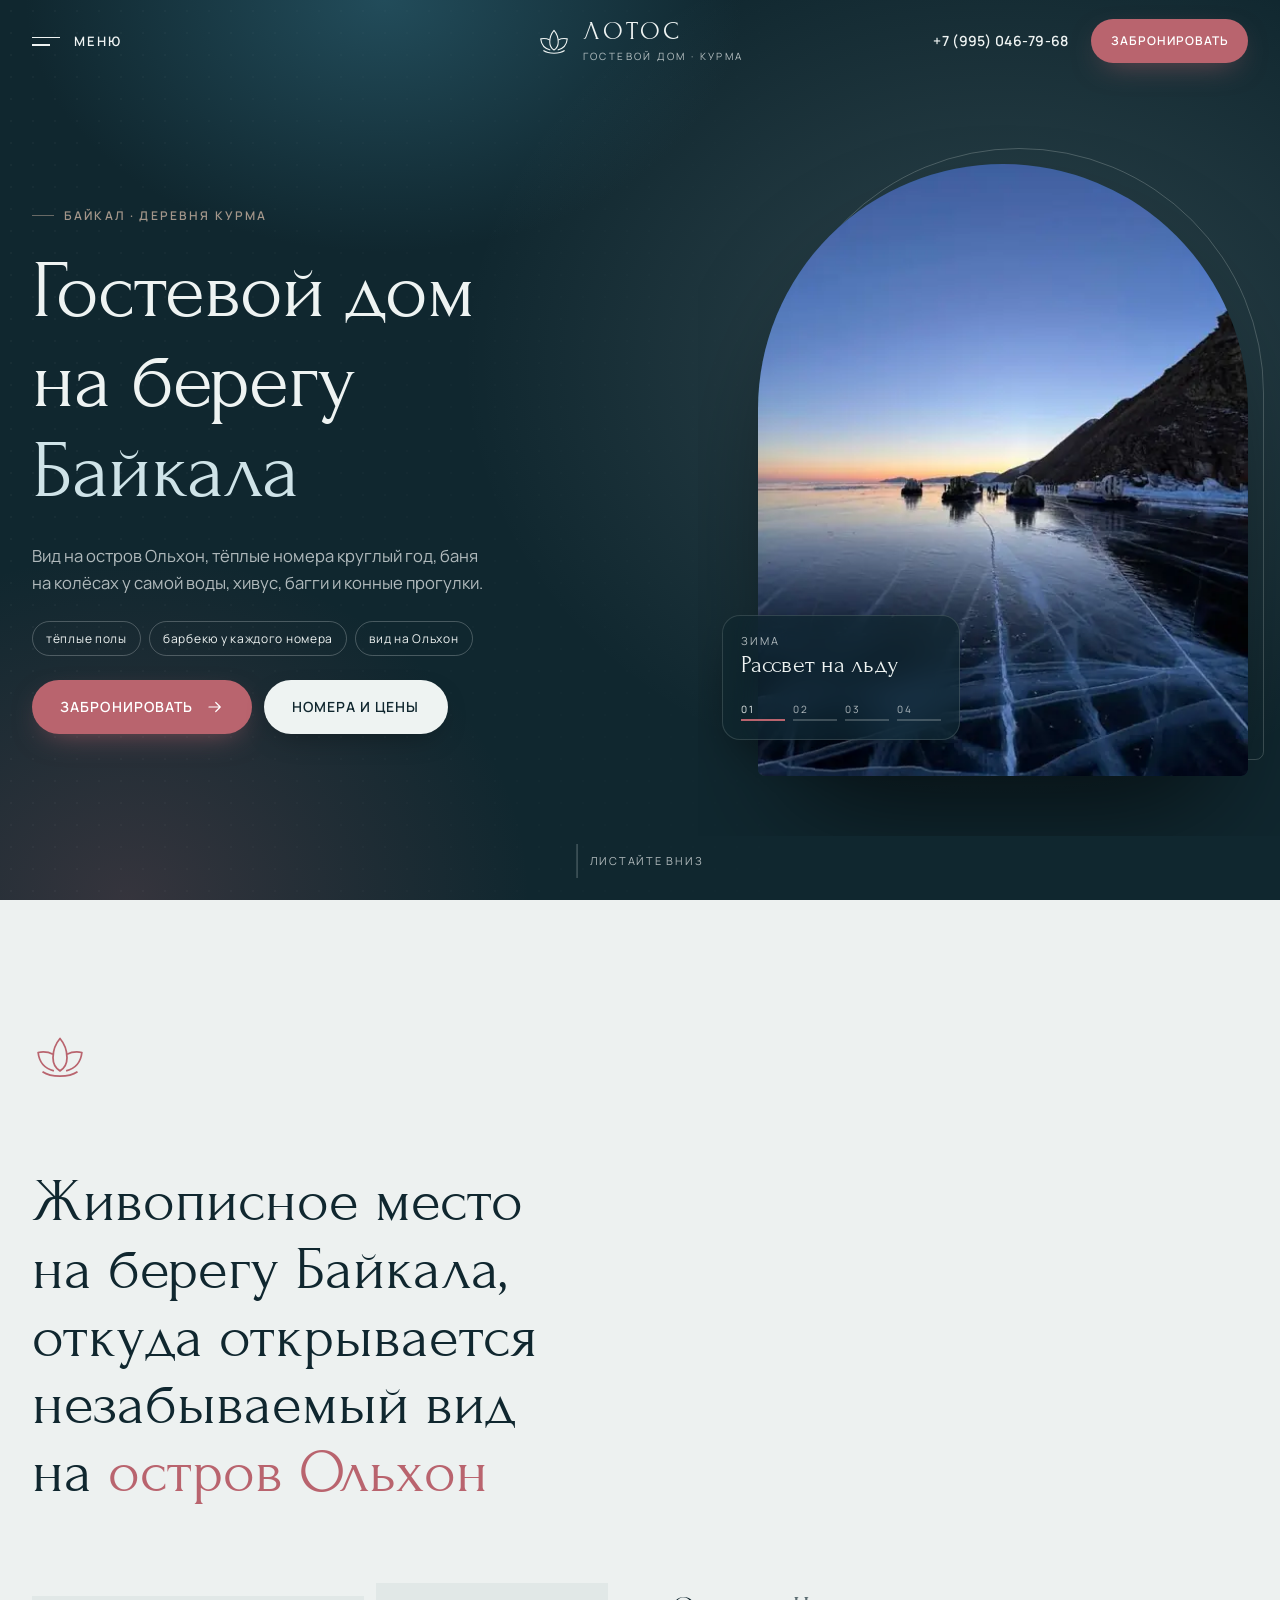
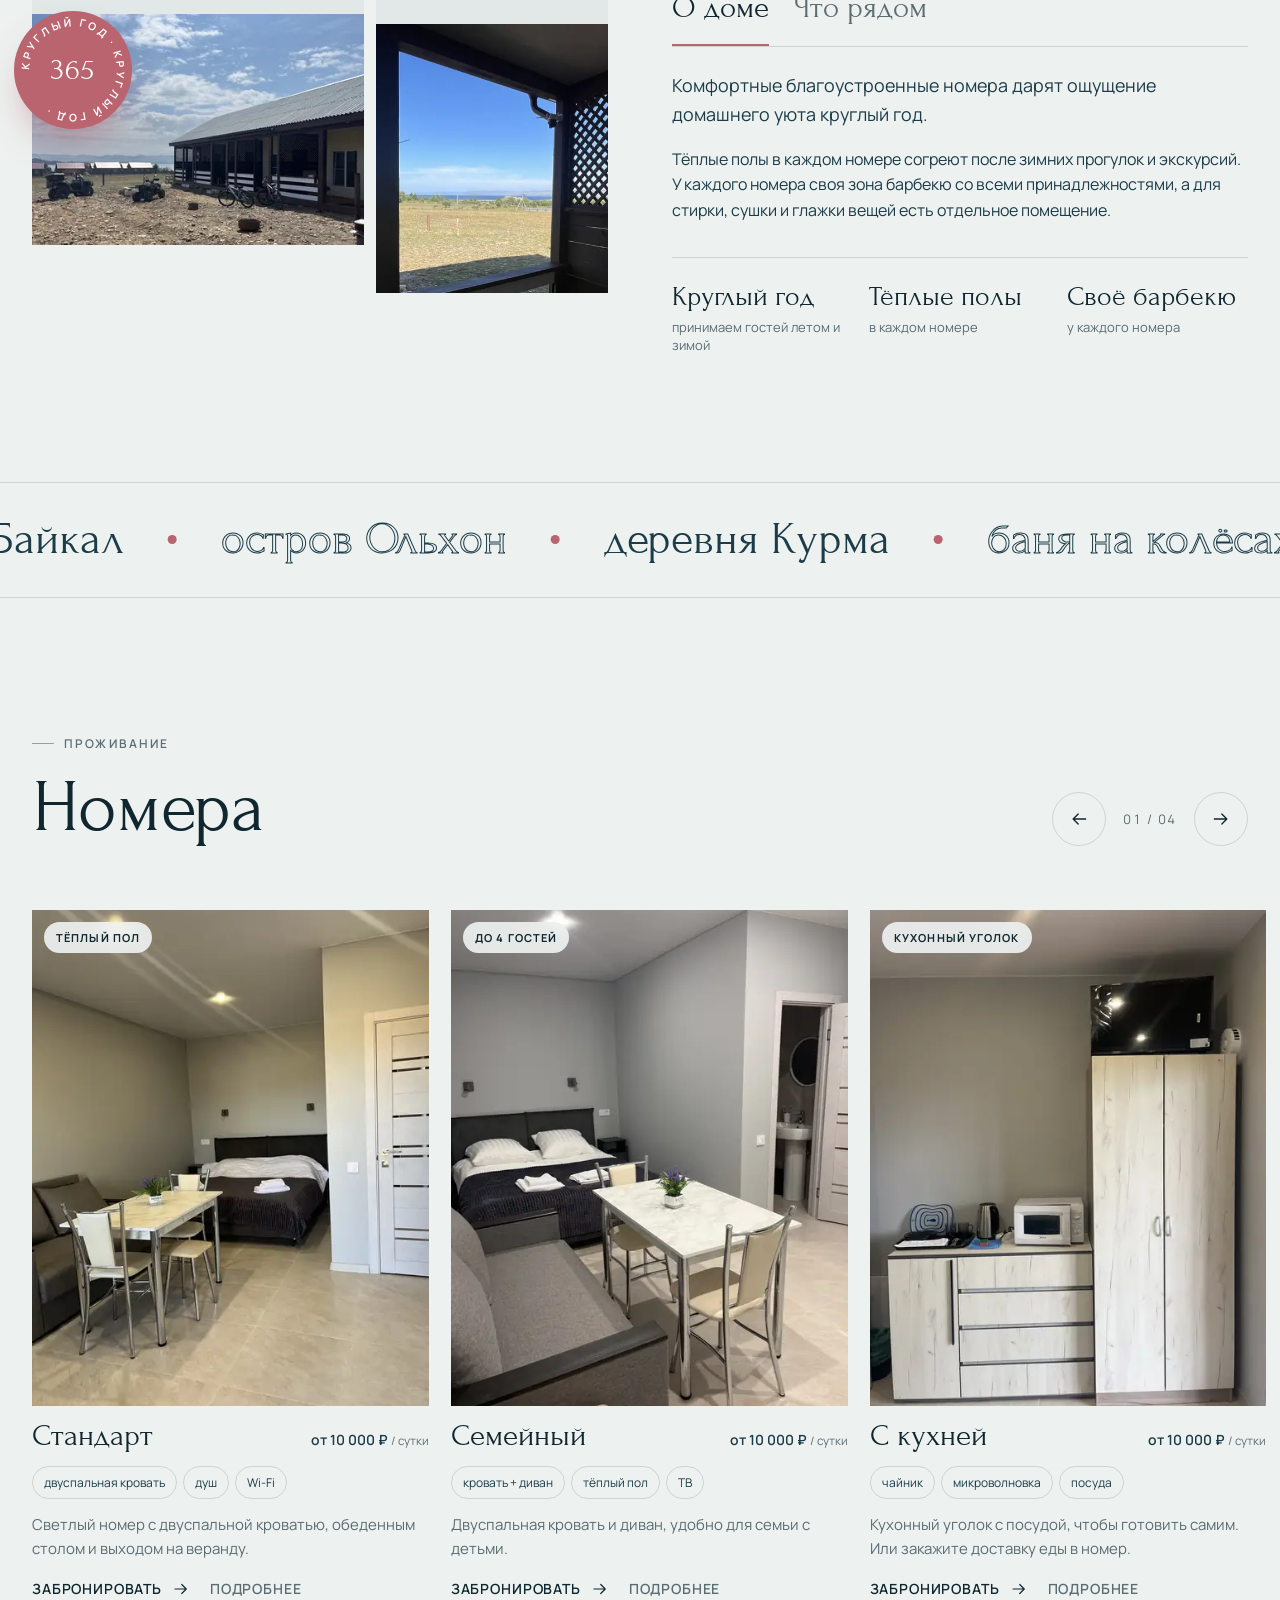
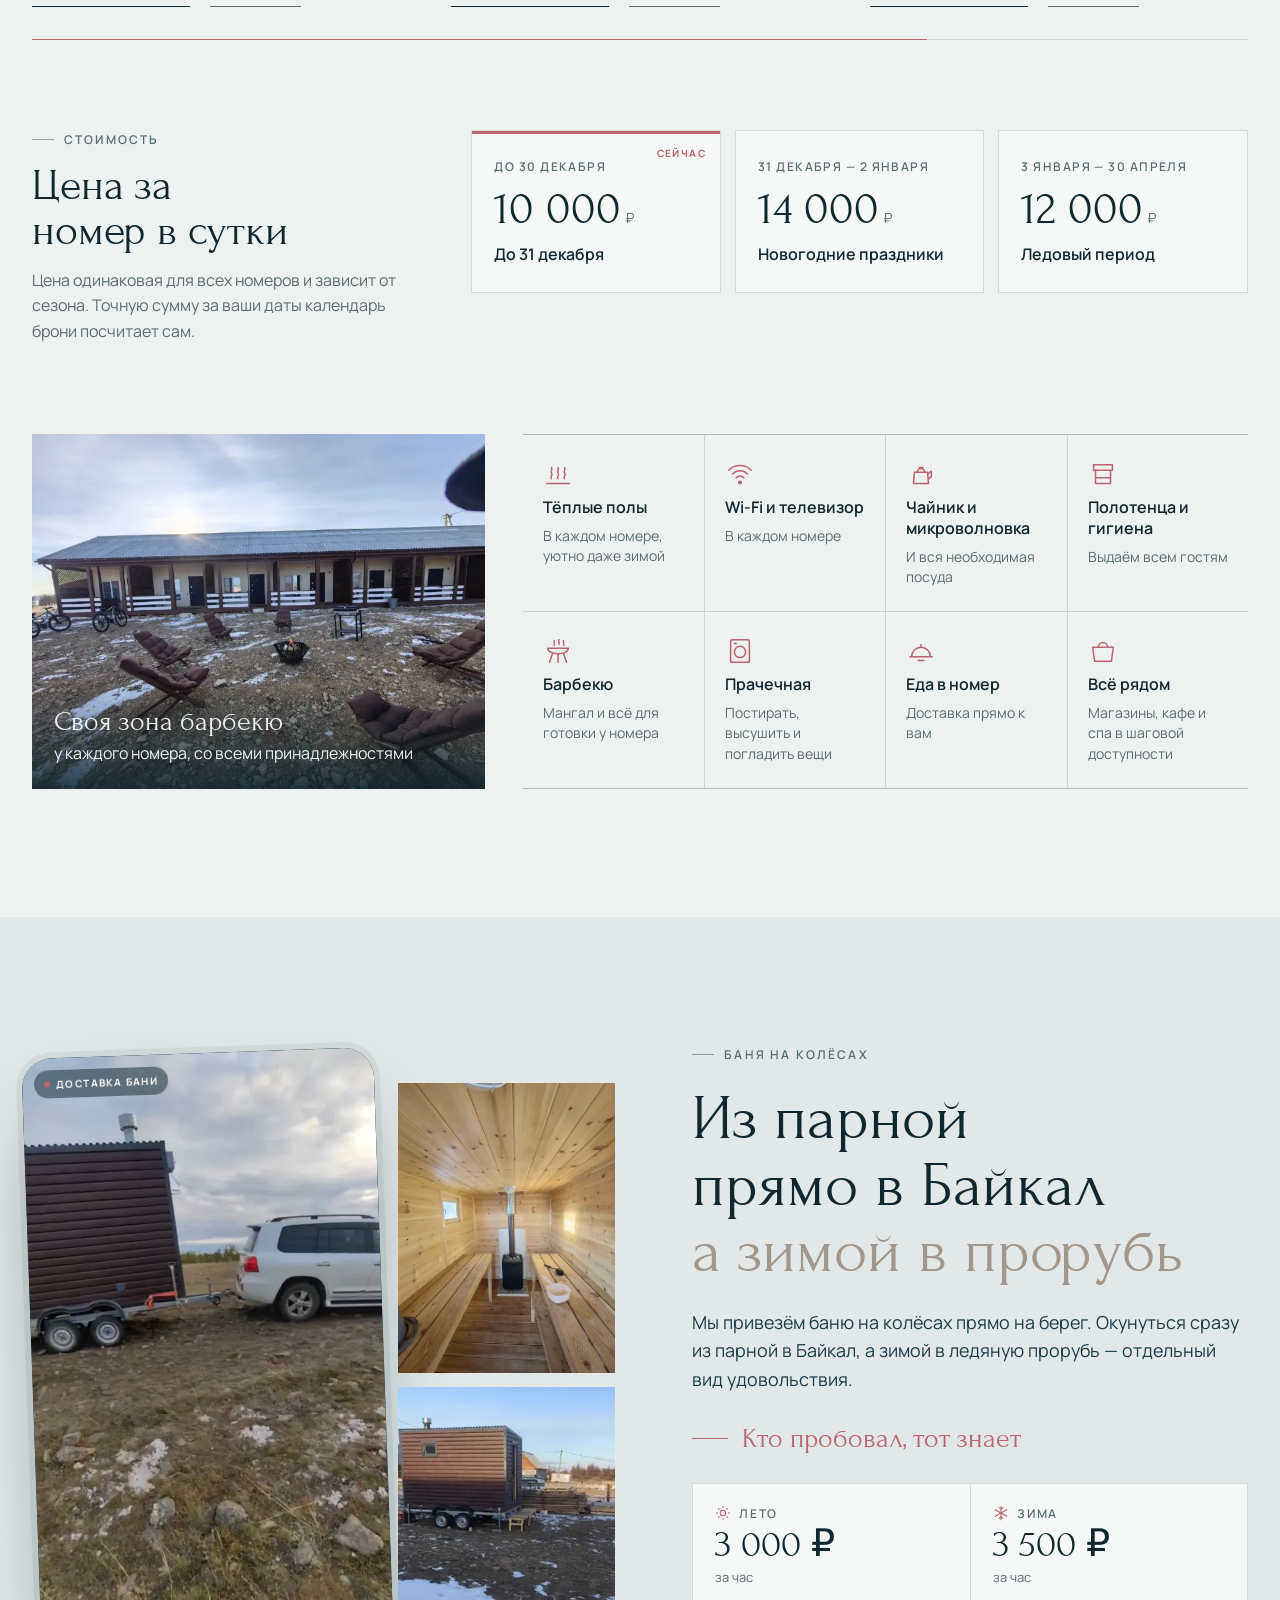
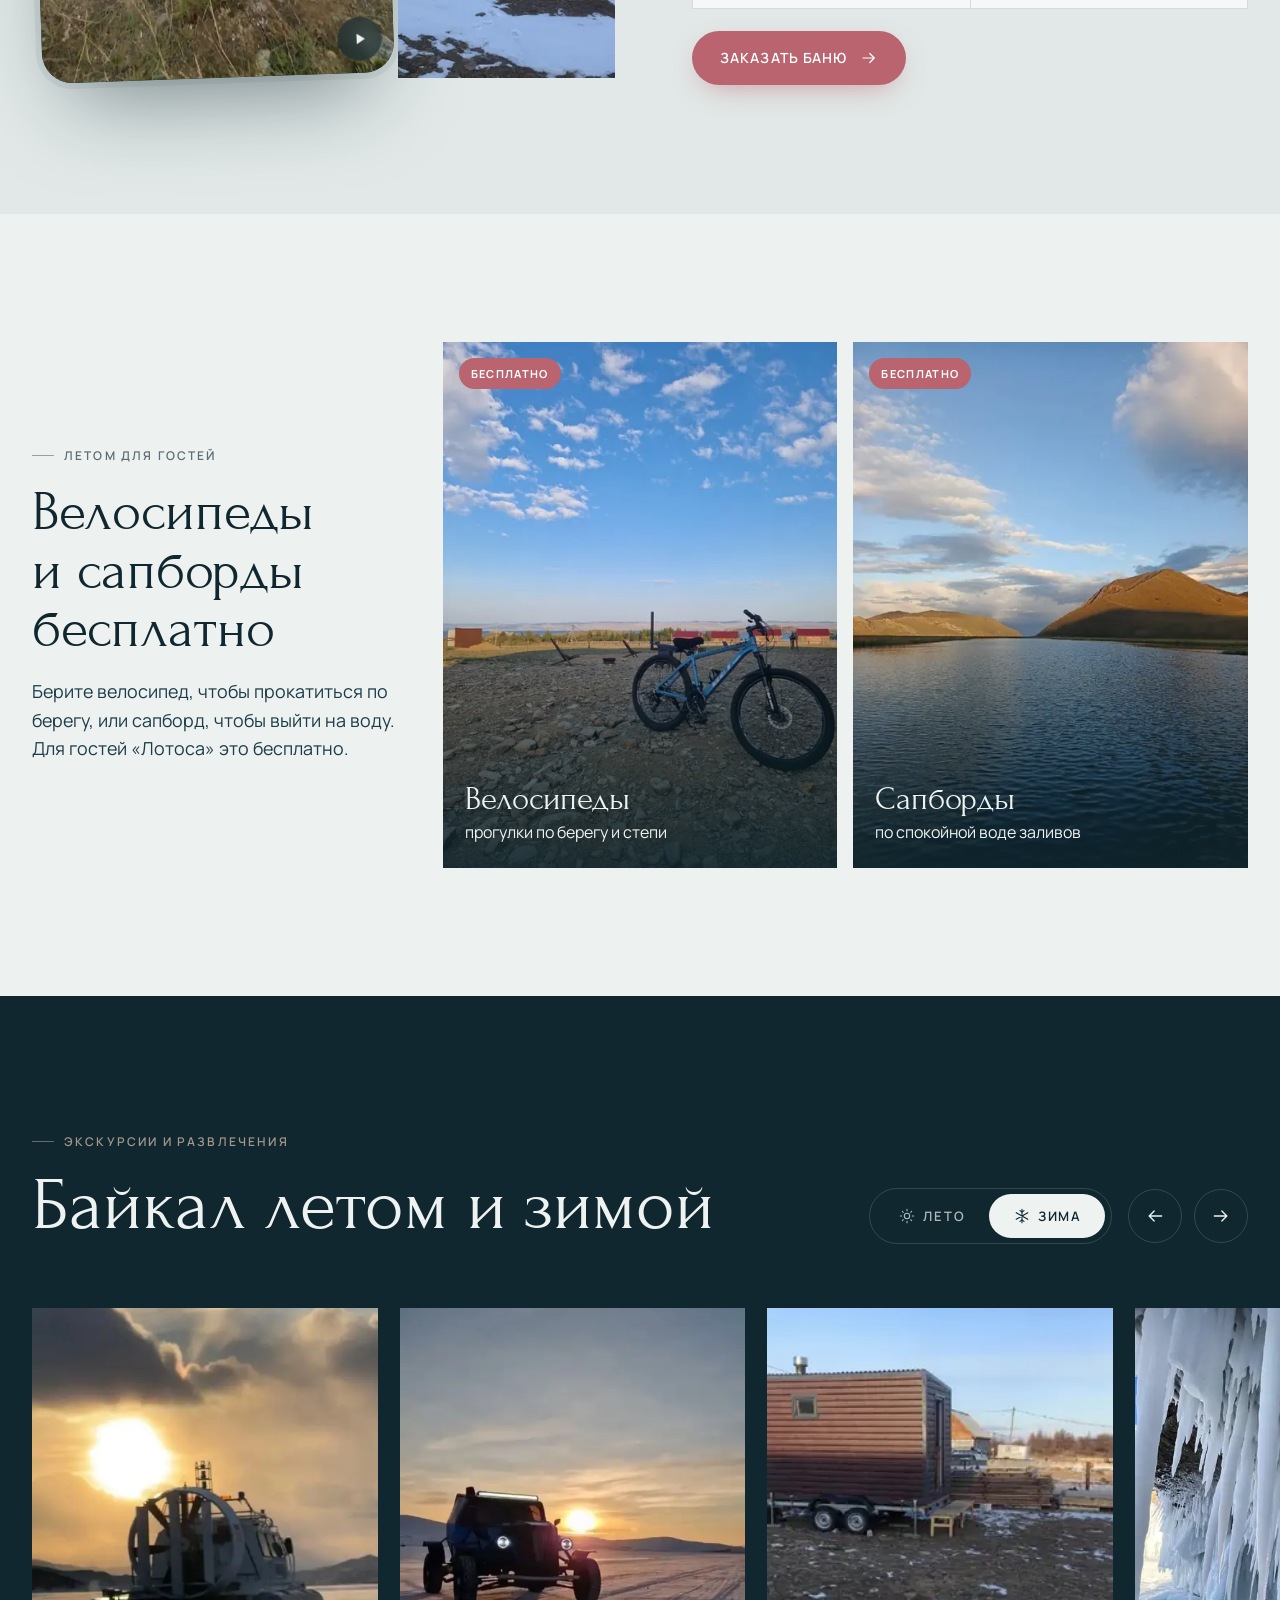
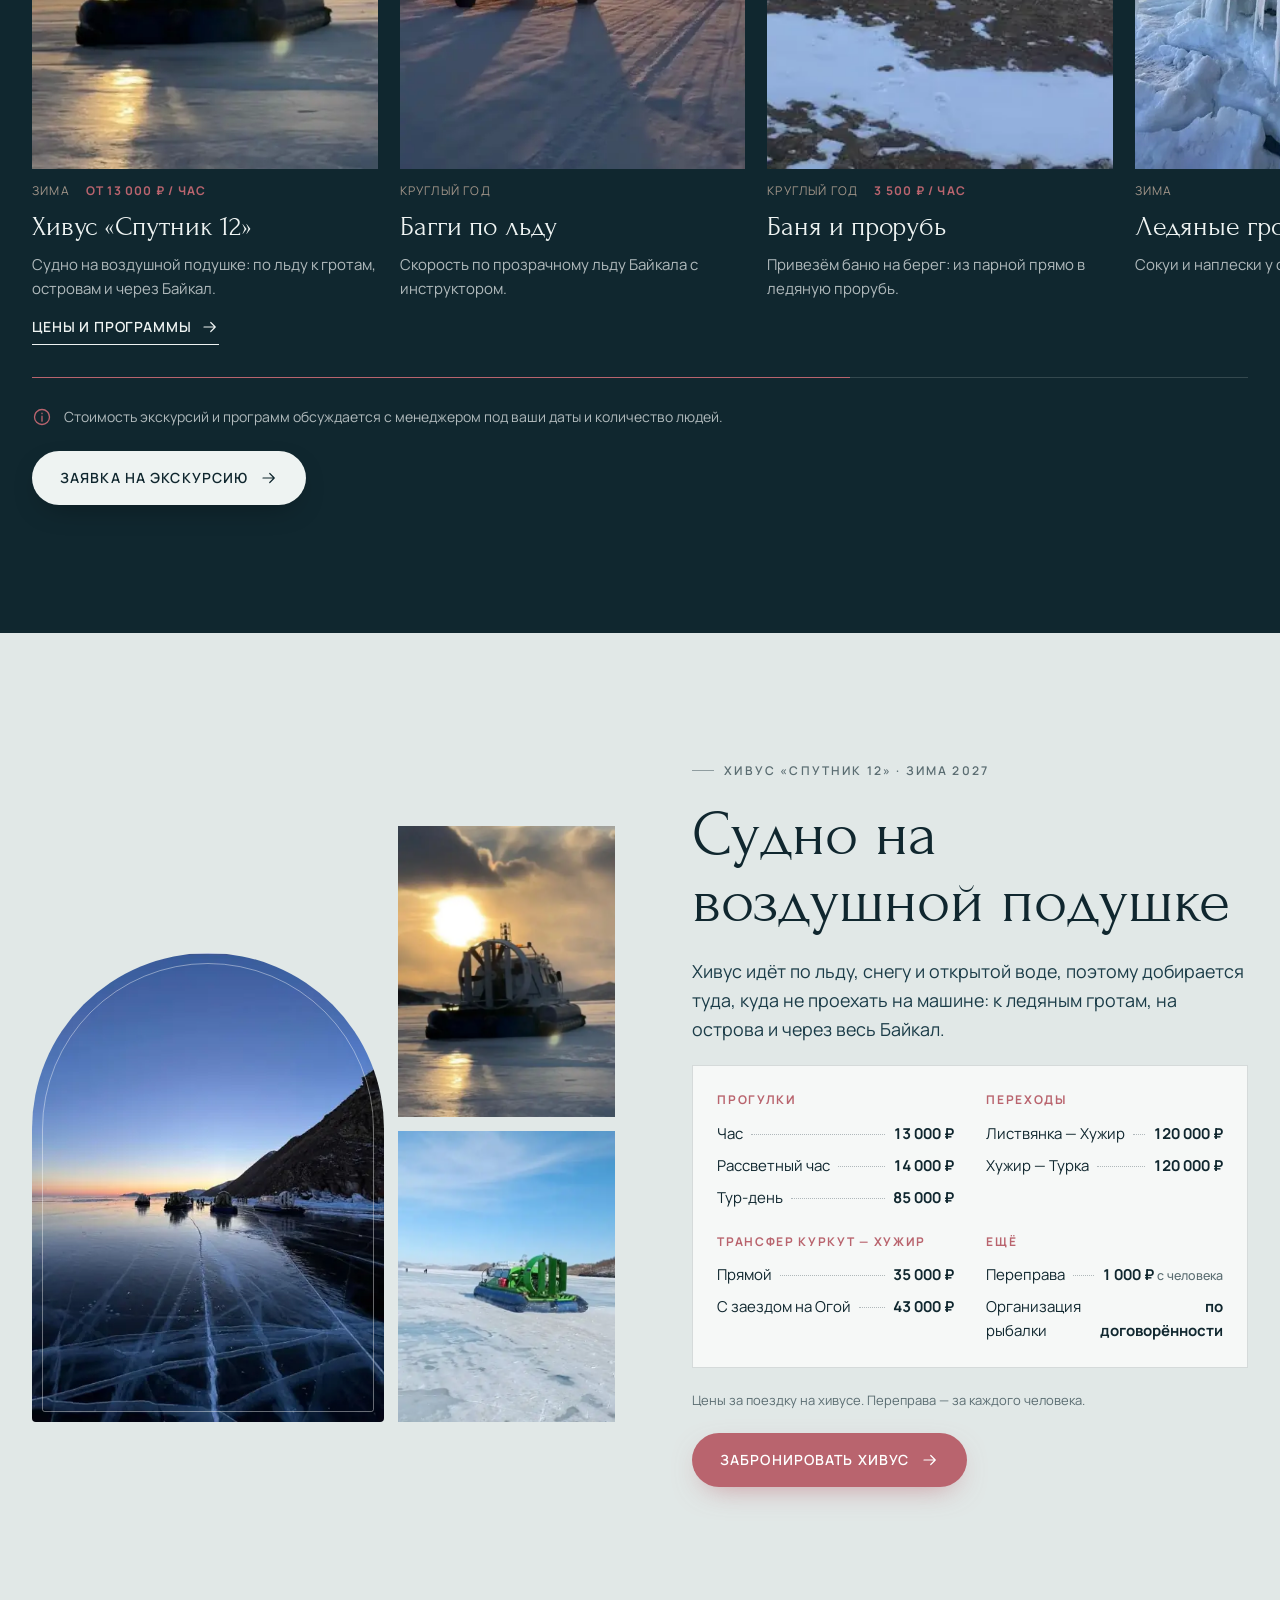
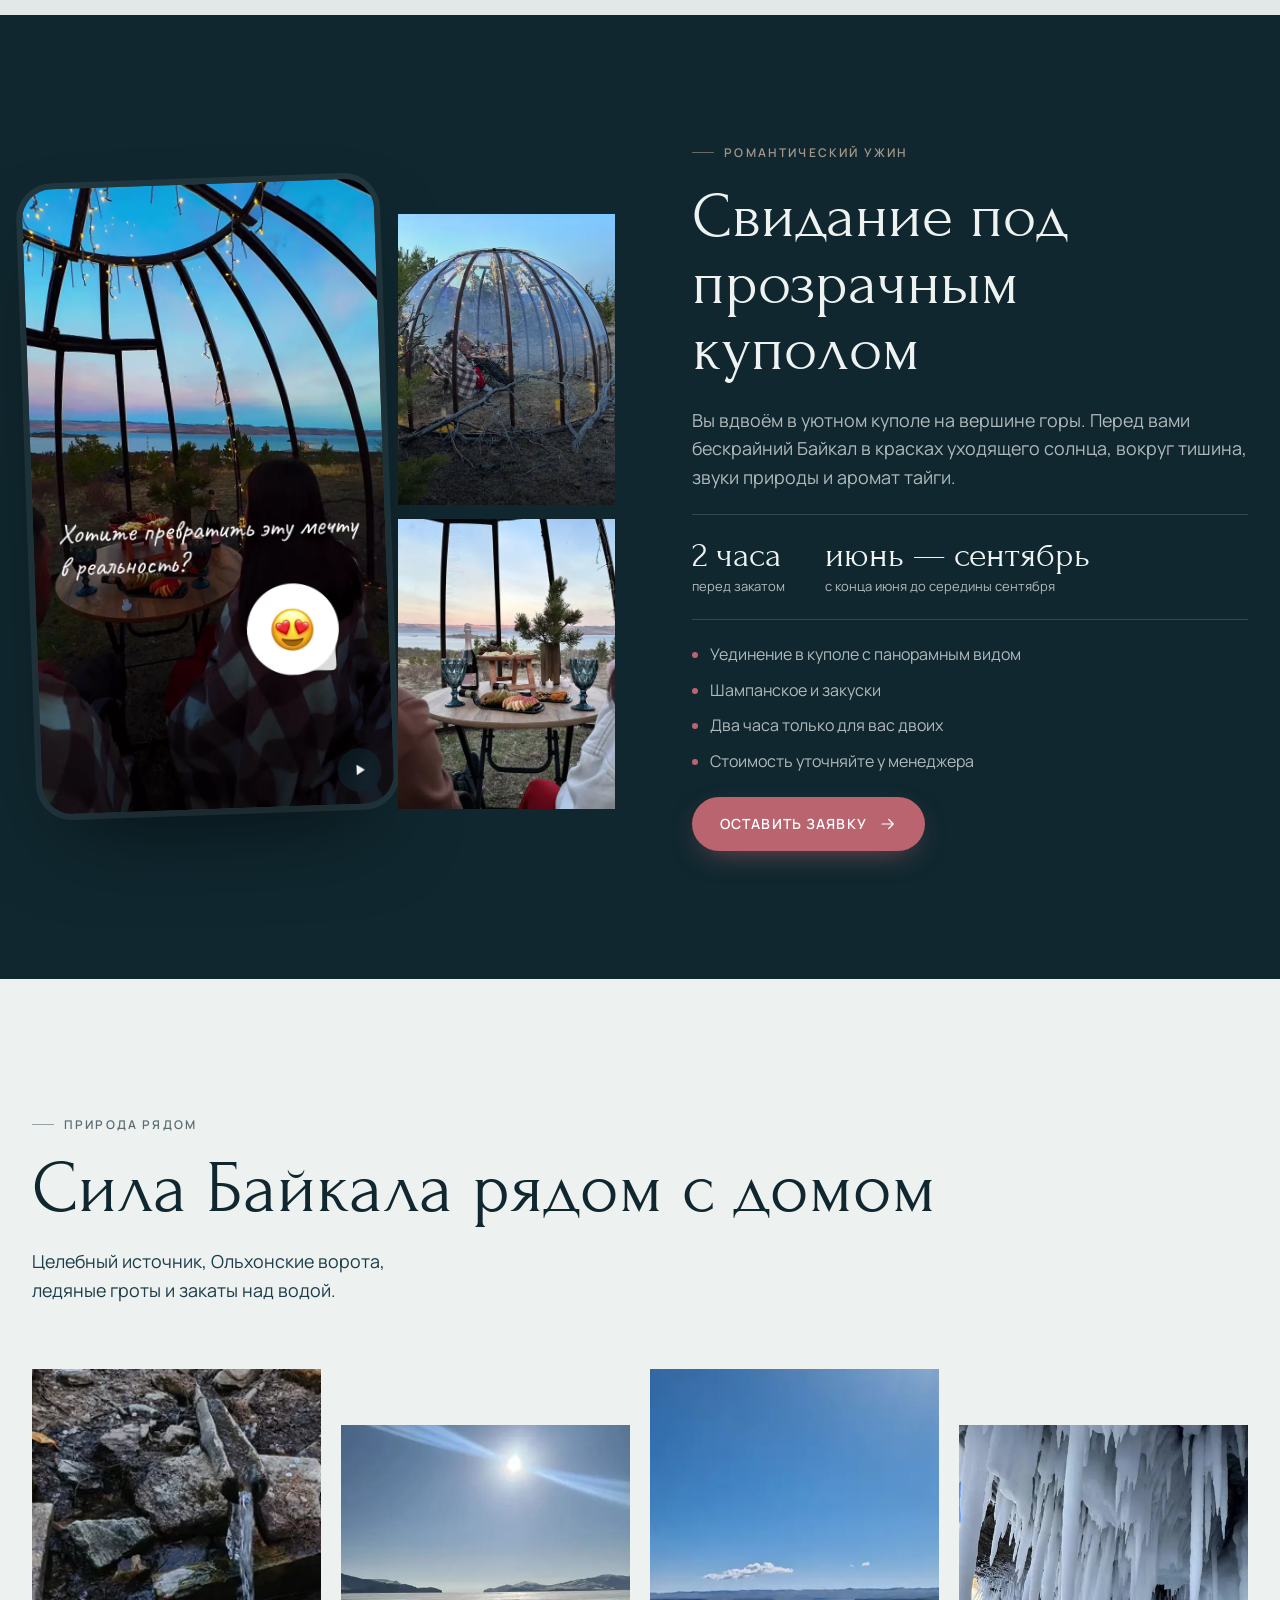
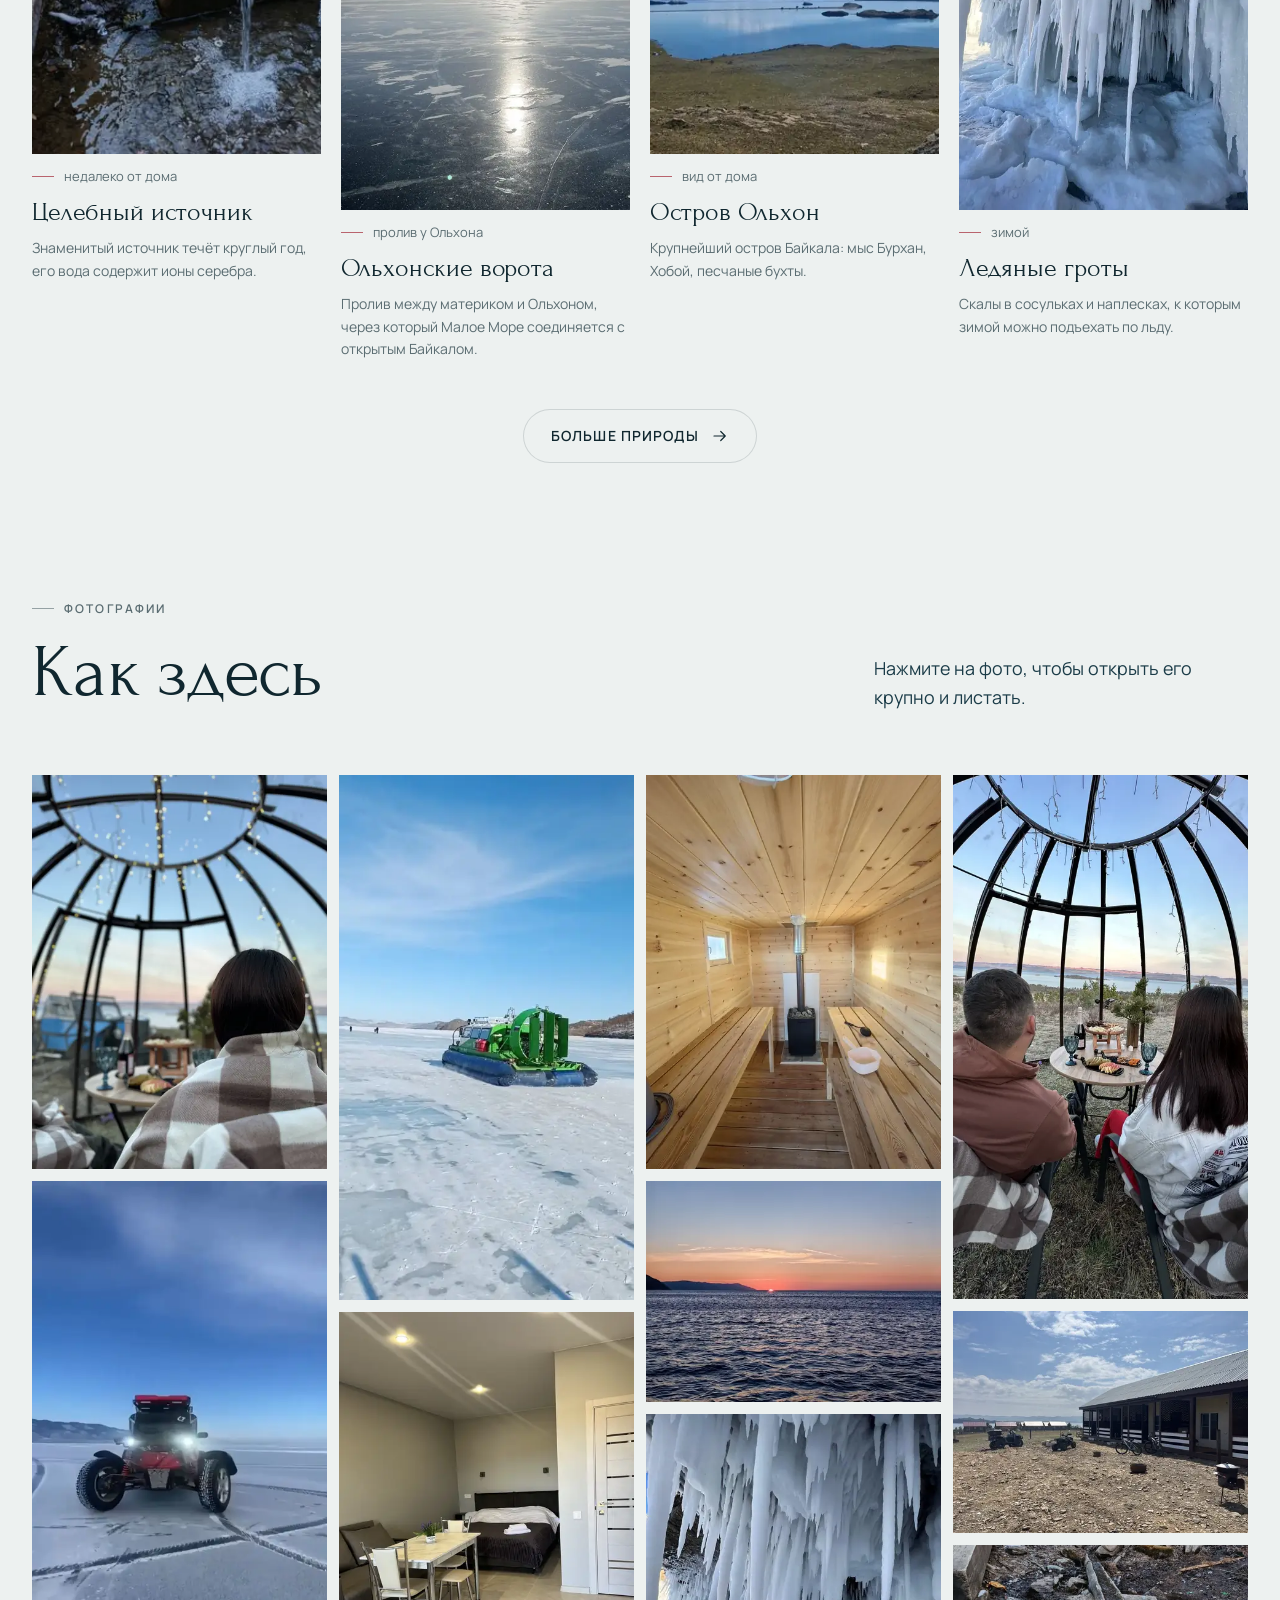
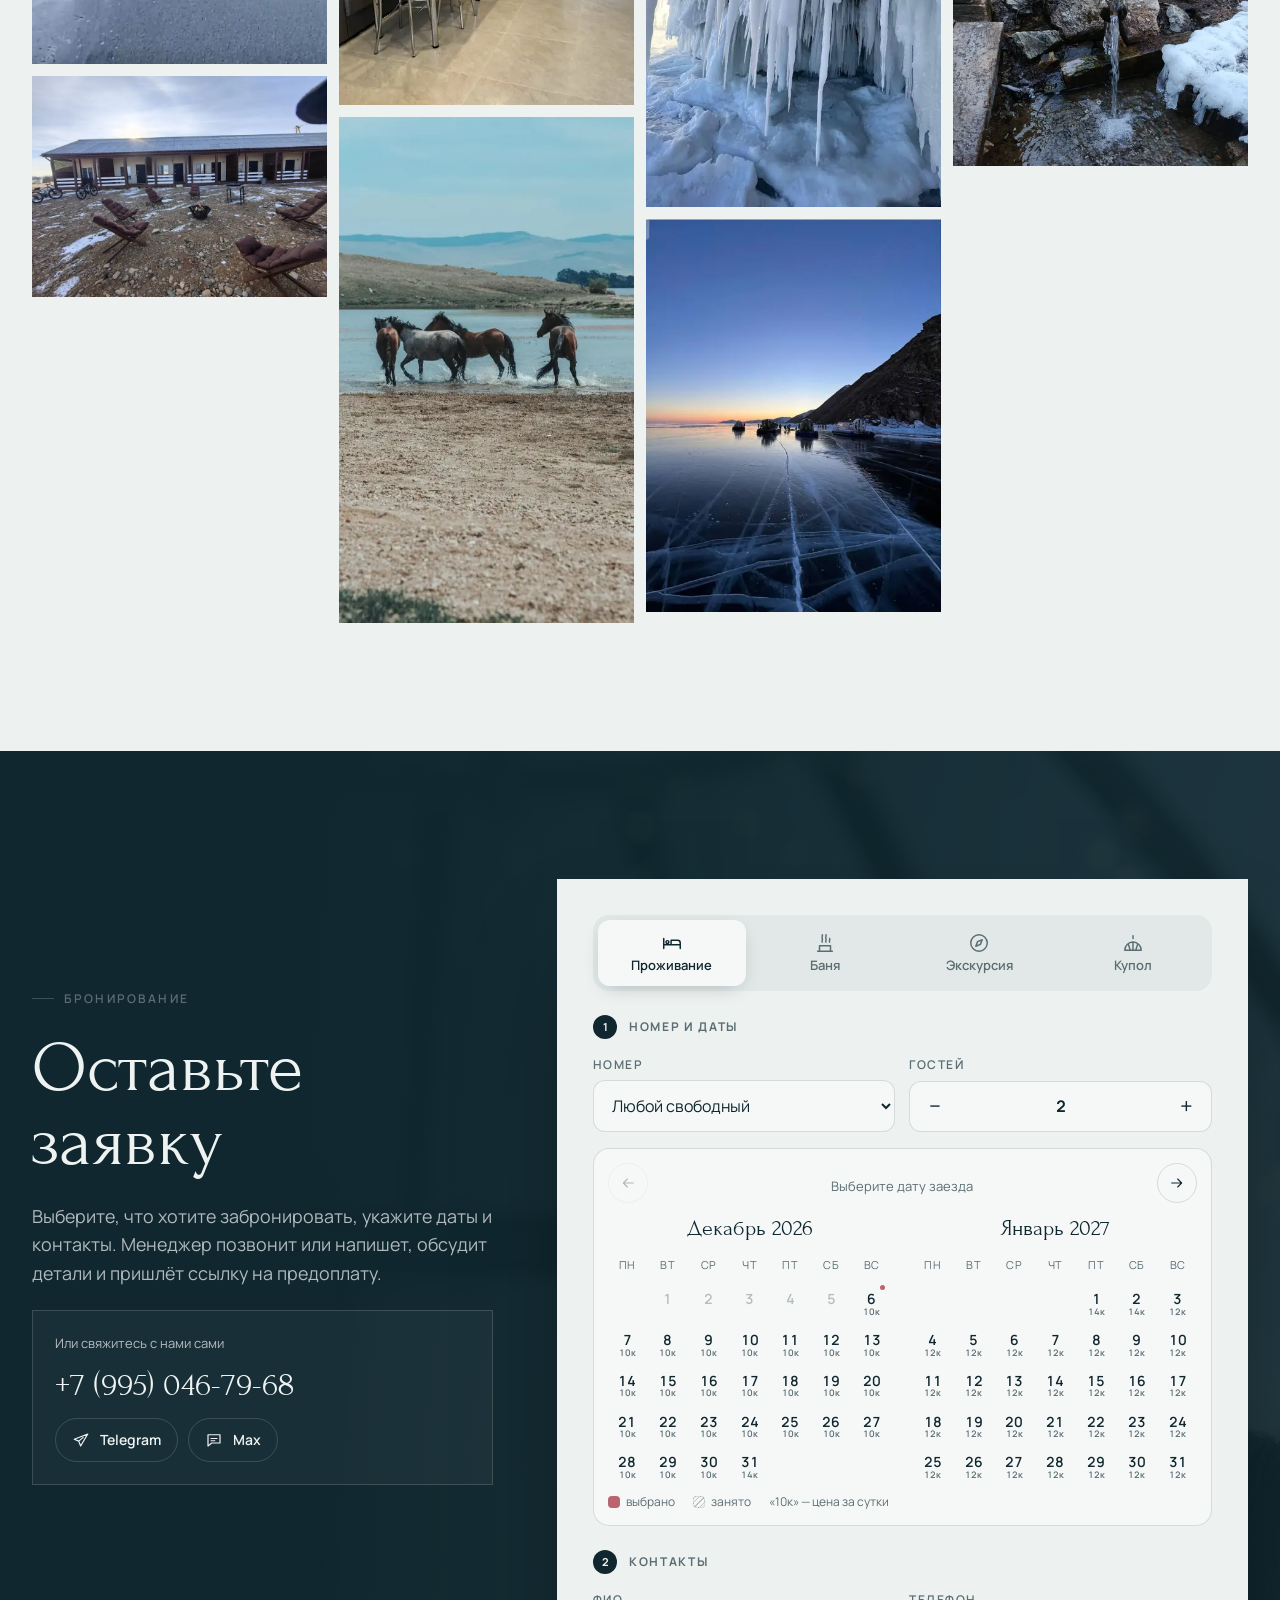
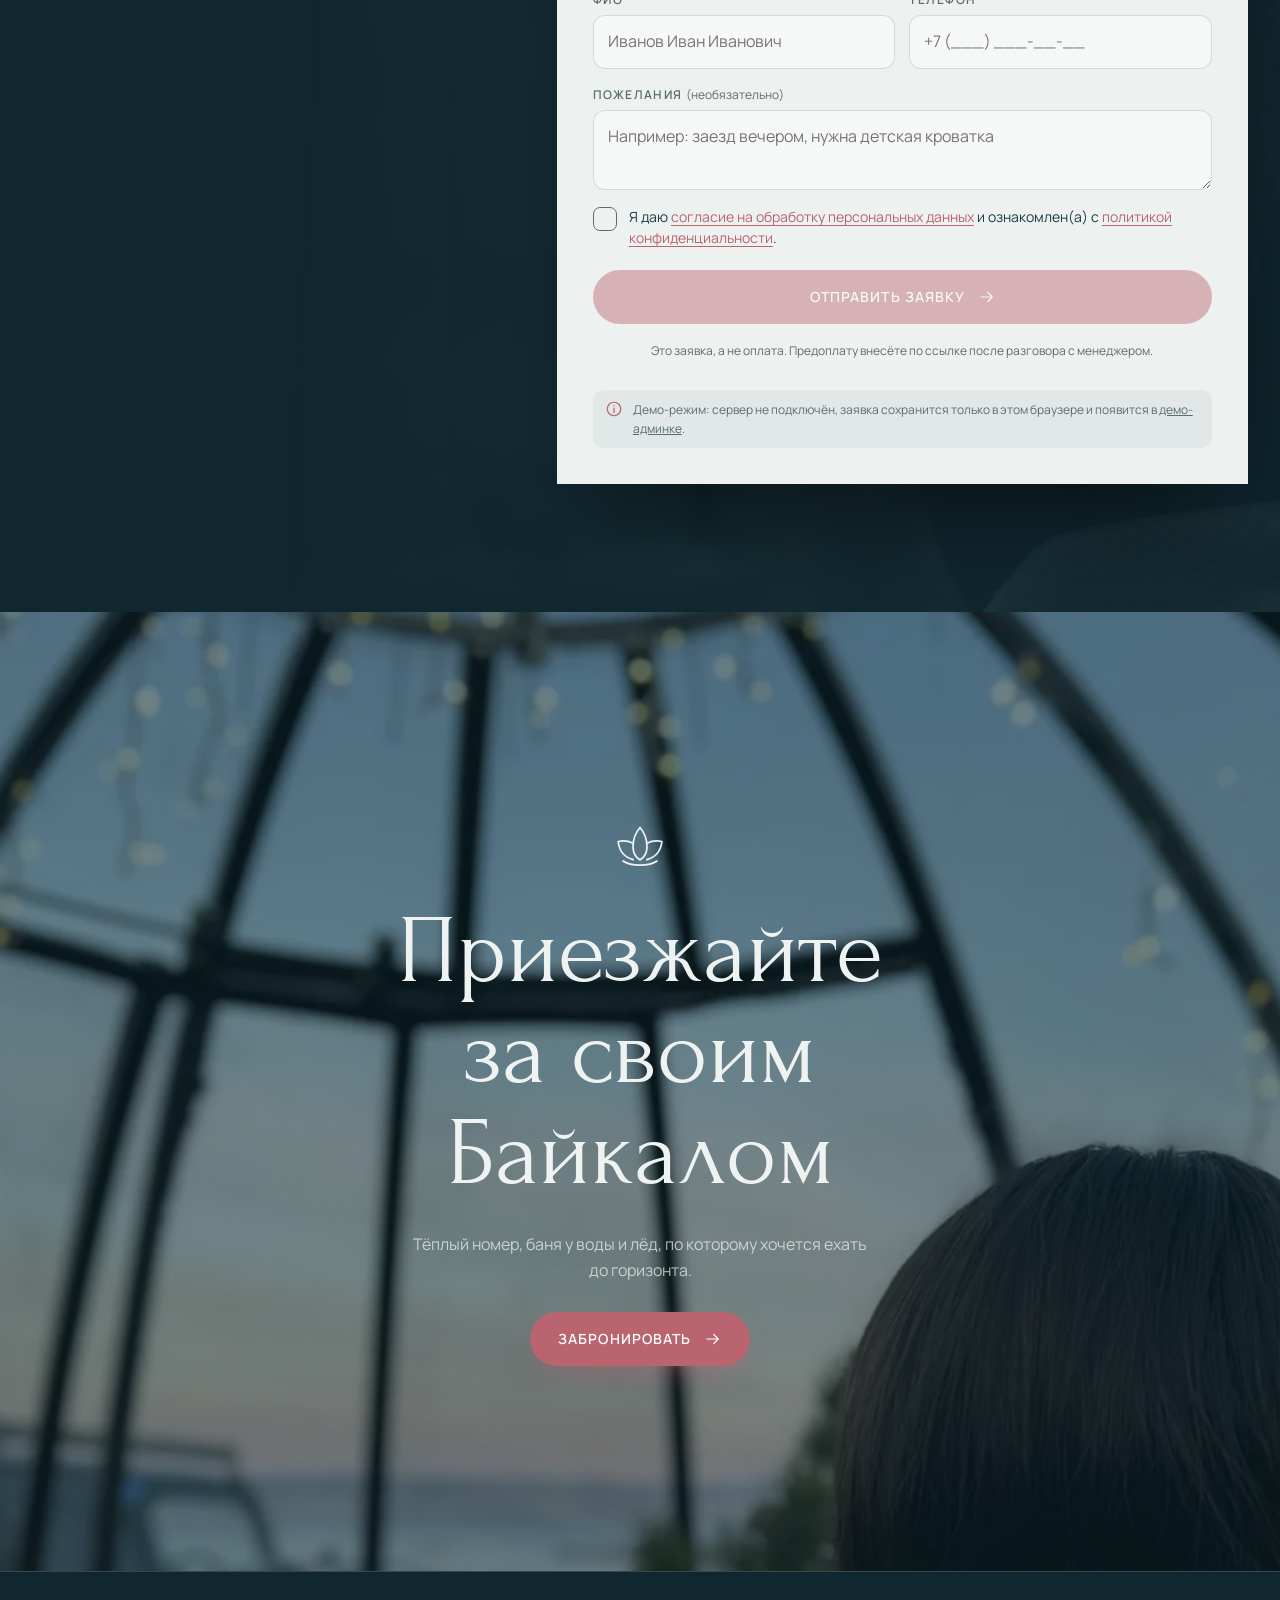
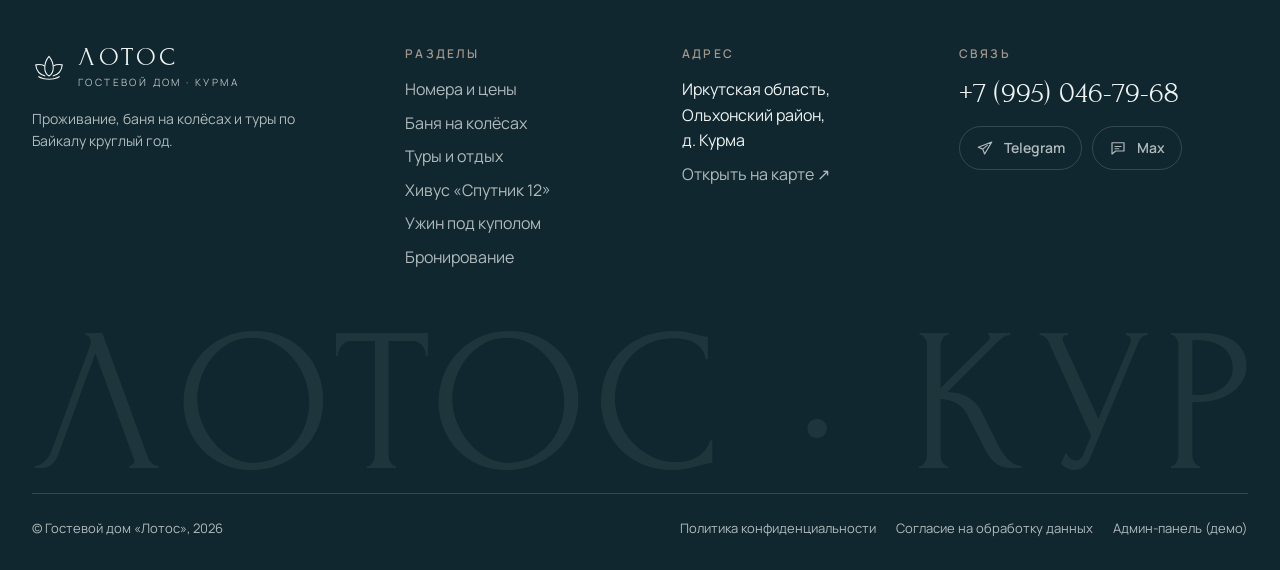
==== commit cf6d9015: "Add files via upload" ====
--- a/index.html
+++ b/index.html
@@ -5,25 +5,40 @@
 <meta name="viewport" content="width=device-width,initial-scale=1,viewport-fit=cover">
 <title>Гостевой дом Лотос</title>
 <meta name="claude:viewport-fit-sides" content="cover">
-<meta name="description" content="Гостевой дом «Лотос» в деревне Курма на берегу Байкала: вид на остров Ольхон, тёплые номера круглый год, баня на колёсах, ужин под куполом, туры на катере, хивусе и багги.">
+<meta name="description" content="Гостевой дом «Лотос» в деревне Курма на берегу Байкала: вид на остров Ольхон, тёплые номера круглый год, баня на колёсах, багги, хивус, конные прогулки, ужин под куполом.">
 <meta name="theme-color" content="#10272F">
+<meta property="og:title" content="Гостевой дом «Лотос» — Байкал, д. Курма">
+<meta property="og:description" content="Тёплые номера с видом на Ольхон, баня на колёсах у самой воды и туры по Байкалу круглый год.">
+<meta property="og:image" content="img/hovercraft-dawn-960.webp">
+<link rel="icon" href="img/favicon.svg" type="image/svg+xml">
+<script>(function(){var d=document.documentElement,s=false;try{s=sessionStorage.getItem('lotos_pre')}catch(e){}if(s||(window.matchMedia&&matchMedia('(prefers-reduced-motion: reduce)').matches)){d.classList.add('no-preload')}else{d.classList.add('js-preload');try{sessionStorage.setItem('lotos_pre','1')}catch(e){}}})();</script>
 <link rel="preconnect" href="https://fonts.googleapis.com">
 <link rel="preconnect" href="https://fonts.gstatic.com" crossorigin>
 <link rel="stylesheet" href="https://fonts.googleapis.com/css2?family=Forum&family=Manrope:wght@400;500;600;700&display=swap">
-<link rel="preload" as="image" href="img/shore-960.webp" imagesrcset="img/shore-480.webp 480w, img/shore-960.webp 960w, img/shore-1600.webp 1280w" imagesizes="100vw">
+<link rel="preload" as="image" href="img/hovercraft-dawn-960.webp" imagesrcset="img/hovercraft-dawn-480.webp 480w, img/hovercraft-dawn-960.webp 960w" imagesizes="(max-width:820px) 92vw, 34vw">
 <link rel="stylesheet" href="css/style.css">
 
-<!-- ============ SVG-иконки ============ -->
 </head>
 <body>
+<!-- ============ SVG-иконки ============ -->
 <svg width="0" height="0" style="position:absolute" aria-hidden="true">
   <symbol id="lotus" viewBox="0 0 64 64"><g fill="none" stroke="currentColor" stroke-width="2" stroke-linejoin="round"><path d="M32 12c6 7 8 15 8 22s-3 12-8 15c-5-3-8-8-8-15s2-15 8-22z"/><path d="M24 30c-6-3-12-3-17-2 1 9 6 18 18 21"/><path d="M40 30c6-3 12-3 17-2-1 9-6 18-18 21"/><path d="M12 50c6 4 13 5 20 5s14-1 20-5"/></g></symbol>
   <symbol id="arr" viewBox="0 0 24 24"><path d="M4 12h15m-6-6 6 6-6 6" fill="none" stroke="currentColor" stroke-width="1.6" stroke-linecap="round" stroke-linejoin="round"/></symbol>
   <symbol id="arl" viewBox="0 0 24 24"><path d="M20 12H5m6-6-6 6 6 6" fill="none" stroke="currentColor" stroke-width="1.6" stroke-linecap="round" stroke-linejoin="round"/></symbol>
   <symbol id="x" viewBox="0 0 24 24"><path d="M5 5l14 14M19 5 5 19" fill="none" stroke="currentColor" stroke-width="1.6" stroke-linecap="round"/></symbol>
   <symbol id="phone" viewBox="0 0 24 24"><path d="M5 4h4l2 5-2.5 1.5a11 11 0 0 0 5 5L15 13l5 2v4a2 2 0 0 1-2 2A16 16 0 0 1 3 6a2 2 0 0 1 2-2z" fill="none" stroke="currentColor" stroke-width="1.6" stroke-linejoin="round"/></symbol>
+  <symbol id="send" viewBox="0 0 24 24"><path d="M21 4 3 11l6 2.5L11.5 20 21 4zM9 13.5l6-5" fill="none" stroke="currentColor" stroke-width="1.6" stroke-linejoin="round" stroke-linecap="round"/></symbol>
+  <symbol id="chat" viewBox="0 0 24 24"><path d="M4 5h16v11H9l-5 4V5z" fill="none" stroke="currentColor" stroke-width="1.6" stroke-linejoin="round"/><path d="M8 10h8M8 13h5" stroke="currentColor" stroke-width="1.6" stroke-linecap="round"/></symbol>
   <symbol id="play" viewBox="0 0 24 24"><path d="M8 5v14l11-7z" fill="currentColor"/></symbol>
   <symbol id="pause" viewBox="0 0 24 24"><path d="M7 5h3v14H7zM14 5h3v14h-3z" fill="currentColor"/></symbol>
+  <symbol id="sun" viewBox="0 0 24 24"><g fill="none" stroke="currentColor" stroke-width="1.6" stroke-linecap="round"><circle cx="12" cy="12" r="4"/><path d="M12 2v2M12 20v2M2 12h2M20 12h2M5 5l1.4 1.4M17.6 17.6 19 19M5 19l1.4-1.4M17.6 6.4 19 5"/></g></symbol>
+  <symbol id="snow" viewBox="0 0 24 24"><g fill="none" stroke="currentColor" stroke-width="1.6" stroke-linecap="round"><path d="M12 2v20M3.3 7l17.4 10M3.3 17 20.7 7"/><path d="m9 4 3 2 3-2M9 20l3-2 3 2"/></g></symbol>
+  <symbol id="bed" viewBox="0 0 24 24"><g fill="none" stroke="currentColor" stroke-width="1.6" stroke-linecap="round" stroke-linejoin="round"><path d="M3 18V7M3 14h18v4M21 14v-2a3 3 0 0 0-3-3h-7v5"/><circle cx="7" cy="11" r="1.6"/></g></symbol>
+  <symbol id="steam" viewBox="0 0 24 24"><g fill="none" stroke="currentColor" stroke-width="1.6" stroke-linecap="round" stroke-linejoin="round"><path d="M4 21h16M6 21v-6h12v6"/><path d="M9 11c-1-1.5 1-2.5 0-4s1-2.5 0-4M13 11c-1-1.5 1-2.5 0-4s1-2.5 0-4M17 11c-1-1.5 1-2.5 0-4"/></g></symbol>
+  <symbol id="ic-dome" viewBox="0 0 24 24"><g fill="none" stroke="currentColor" stroke-width="1.6" stroke-linecap="round" stroke-linejoin="round"><path d="M3 20a9 9 0 0 1 18 0zM12 11v9M7 13.5 9 20M17 13.5 15 20"/><path d="M12 7V4"/></g></symbol>
+  <symbol id="compass" viewBox="0 0 24 24"><g fill="none" stroke="currentColor" stroke-width="1.6" stroke-linejoin="round"><circle cx="12" cy="12" r="9"/><path d="m15.5 8.5-2 5-5 2 2-5z"/></g></symbol>
+  <symbol id="info" viewBox="0 0 24 24"><g fill="none" stroke="currentColor" stroke-width="1.6" stroke-linecap="round"><circle cx="12" cy="12" r="9"/><path d="M12 11v6M12 7.5v.5"/></g></symbol>
+  <symbol id="tick" viewBox="0 0 24 24"><path d="m5 12 5 5 9-10" fill="none" stroke="currentColor" stroke-width="2.4" stroke-linecap="round" stroke-linejoin="round"/></symbol>
   <symbol id="i-floor" viewBox="0 0 32 32"><g fill="none" stroke="currentColor" stroke-width="1.6" stroke-linecap="round"><path d="M4 26h24"/><path d="M9 21c-2-2 2-4 0-6s2-4 0-6M16 21c-2-2 2-4 0-6s2-4 0-6M23 21c-2-2 2-4 0-6s2-4 0-6"/></g></symbol>
   <symbol id="i-wifi" viewBox="0 0 32 32"><g fill="none" stroke="currentColor" stroke-width="1.6" stroke-linecap="round"><path d="M4 12a17 17 0 0 1 24 0M8 16a11 11 0 0 1 16 0M12 20a5 5 0 0 1 8 0"/><circle cx="16" cy="25" r="1.4" fill="currentColor"/></g></symbol>
   <symbol id="i-kettle" viewBox="0 0 32 32"><g fill="none" stroke="currentColor" stroke-width="1.6" stroke-linecap="round" stroke-linejoin="round"><path d="M8 26h16l-1-12H9z"/><path d="M12 14a4 4 0 0 1 8 0M23 16l4-3v6l-3 2M14 9h4"/></g></symbol>
@@ -34,6 +49,16 @@
   <symbol id="i-shop" viewBox="0 0 32 32"><g fill="none" stroke="currentColor" stroke-width="1.6" stroke-linejoin="round"><path d="M5 12h22l-2 15H7z"/><path d="M11 12a5 5 0 0 1 10 0"/></g></symbol>
 </svg>
 
+<!-- ============ Прелоадер ============ -->
+<div class="preloader" aria-hidden="true">
+  <div class="preloader__in">
+    <svg viewBox="0 0 64 64"><g fill="none" stroke="currentColor" stroke-width="1.6" stroke-linejoin="round"><path d="M32 12c6 7 8 15 8 22s-3 12-8 15c-5-3-8-8-8-15s2-15 8-22z"/><path d="M24 30c-6-3-12-3-17-2 1 9 6 18 18 21"/><path d="M40 30c6-3 12-3 17-2-1 9-6 18-18 21"/><path d="M12 50c6 4 13 5 20 5s14-1 20-5"/></g></svg>
+    <b>ЛОТОС</b>
+    <small>Байкал · Курма</small>
+  </div>
+</div>
+<div class="progress-top" id="progressTop" aria-hidden="true"></div>
+
 <!-- ============ Шапка ============ -->
 <header class="hdr" id="hdr">
   <div class="wrap hdr__in">
@@ -42,7 +67,11 @@
       <svg aria-hidden="true"><use href="#lotus"/></svg>
       <span><b>ЛОТОС</b><small>гостевой дом · Курма</small></span>
     </a>
-    <button class="btn hdr__book" data-book>Забронировать</button>
+    <div class="hdr__right">
+      <a class="hdr__phone" data-tel href="tel:+79950467968">+7 (995) 046-79-68</a>
+      <a class="hdr__call" data-tel href="tel:+79950467968" aria-label="Позвонить"><svg><use href="#phone"/></svg></a>
+      <a class="btn btn--sm" href="#booking" data-book="stay">Забронировать</a>
+    </div>
   </div>
 </header>
 
@@ -53,47 +82,74 @@
     <ul>
       <li><a href="#top" style="transition-delay:.15s"><small>01</small>Главная</a></li>
       <li><a href="#about" style="transition-delay:.2s"><small>02</small>О доме</a></li>
-      <li><a href="#rooms" style="transition-delay:.25s"><small>03</small>Номера</a></li>
+      <li><a href="#rooms" style="transition-delay:.25s"><small>03</small>Номера и цены</a></li>
       <li><a href="#banya" style="transition-delay:.3s"><small>04</small>Баня на колёсах</a></li>
-      <li><a href="#dome" style="transition-delay:.35s"><small>05</small>Ужин под куполом</a></li>
-      <li><a href="#activities" style="transition-delay:.4s"><small>06</small>Туры и отдых</a></li>
-      <li><a href="#nature" style="transition-delay:.45s"><small>07</small>Что рядом</a></li>
-      <li><a href="#contacts" style="transition-delay:.5s"><small>08</small>Контакты</a></li>
+      <li><a href="#activities" style="transition-delay:.35s"><small>05</small>Туры и отдых</a></li>
+      <li><a href="#hivus" style="transition-delay:.38s"><small>06</small>Хивус «Спутник 12»</a></li>
+      <li><a href="#dome" style="transition-delay:.4s"><small>07</small>Ужин под куполом</a></li>
+      <li><a href="#gallery" style="transition-delay:.45s"><small>08</small>Фотографии</a></li>
+      <li><a href="#booking" style="transition-delay:.5s"><small>09</small>Бронирование</a></li>
     </ul>
     <div class="menu__meta">
-      <div><strong>+7 950 120-07-85</strong>Елена, бронирование</div>
+      <div><strong><a data-tel href="tel:+79950467968">+7 (995) 046-79-68</a></strong>звонки и сообщения</div>
       <div><strong>д. Курма, Ольхонский район</strong>Иркутская область, берег Байкала</div>
+      <div class="msgr"><a data-link="telegram" href="#"><svg><use href="#send"/></svg>Telegram</a><a data-link="max" href="#"><svg><use href="#chat"/></svg>Max</a></div>
     </div>
   </nav>
-  <div class="menu__pic"><img src="img/baikal-panorama-960.webp" srcset="img/baikal-panorama-480.webp 480w, img/baikal-panorama-960.webp 960w, img/baikal-panorama-1600.webp 1080w" sizes="45vw" width="960" height="960" alt="Вид на Байкал и остров Ольхон" loading="lazy" decoding="async"></div>
+  <div class="menu__pic"><img src="img/dome-lights-960.webp" srcset="img/dome-lights-480.webp 480w, img/dome-lights-960.webp 960w, img/dome-lights-1600.webp 1600w" sizes="45vw" width="960" height="1280" alt="Огни под куполом на берегу Байкала" loading="lazy" decoding="async"></div>
 </div>
 
 <main id="top">
 <!-- ============ Первый экран ============ -->
 <section class="hero">
-  <div class="hero__bg"><img src="img/shore-960.webp" srcset="img/shore-480.webp 480w, img/shore-960.webp 960w, img/shore-1600.webp 1280w" sizes="100vw" width="960" height="720" alt="Галечный берег Байкала у деревни Курма" fetchpriority="high" decoding="async"></div>
-  <div class="hero__coords">Байкал · вид на Ольхон</div>
-  <div class="wrap hero__content">
-    <h1><span class="ln"><span>Гостевой дом</span></span><span class="ln"><span>на берегу</span></span><span class="ln"><span>Байкала</span></span></h1>
-    <div class="hero__side">
-      <p>Деревня Курма, вид на остров Ольхон. Тёплые уютные номера круглый год, баня на колёсах у самой воды и туры по Байкалу.</p>
+  <div class="hero__glow" aria-hidden="true"></div>
+  <div class="wrap hero__grid">
+    <div class="hero__text">
+      <div class="eyebrow hero__eyebrow">Байкал · деревня Курма</div>
+      <h1><span class="ln"><span>Гостевой дом</span></span><span class="ln"><span>на берегу</span></span><span class="ln"><span><em>Байкала</em></span></span></h1>
+      <p class="hero__lead">Вид на остров Ольхон, тёплые номера круглый год, баня на колёсах у самой воды, хивус, багги и конные прогулки.</p>
       <div class="hero__tags"><span>тёплые полы</span><span>барбекю у каждого номера</span><span>вид на Ольхон</span></div>
-      <button class="btn" data-book>Забронировать <svg><use href="#arr"/></svg></button>
-      <a class="scroll-cue" href="#about"><i></i>Листайте вниз</a>
-    </div>
-  </div>
+      <div class="hero__actions">
+        <a class="btn" href="#booking" data-book="stay">Забронировать <svg><use href="#arr"/></svg></a>
+        <a class="btn btn--light" href="#rooms">Номера и цены</a>
+      </div>
+    </div>
+    <div class="hero__visual">
+      <span class="hero__arch-line" aria-hidden="true"></span>
+      <div class="hero__frame" id="heroSlides">
+        <div class="hero__slide is-on" data-caption="Зима|Рассвет на льду"><img src="img/hovercraft-dawn-960.webp" srcset="img/hovercraft-dawn-480.webp 480w, img/hovercraft-dawn-960.webp 960w" sizes="(max-width:820px) 92vw, 34vw" width="960" height="1280" alt="Хивусы на прозрачном льду Байкала на рассвете" fetchpriority="high" decoding="async"></div>
+        <div class="hero__slide" data-caption="Зима|Ледяные гроты"><img src="img/ice-grotto-960.webp" srcset="img/ice-grotto-480.webp 480w, img/ice-grotto-960.webp 960w" sizes="(max-width:820px) 92vw, 34vw" width="960" height="1280" alt="Ледяной грот с сосульками на Байкале" loading="lazy" decoding="async"></div>
+        <div class="hero__slide" data-caption="Лето|Ужин под куполом"><img src="img/dome-lights-960.webp" srcset="img/dome-lights-480.webp 480w, img/dome-lights-960.webp 960w, img/dome-lights-1600.webp 1600w" sizes="(max-width:820px) 92vw, 34vw" width="960" height="1280" alt="Ужин под прозрачным куполом с огнями" loading="lazy" decoding="async"></div>
+        <div class="hero__slide" data-caption="Зима|Ольхонские ворота"><img src="img/olkhon-gates-960.webp" srcset="img/olkhon-gates-480.webp 480w, img/olkhon-gates-960.webp 720w" sizes="(max-width:820px) 92vw, 34vw" width="720" height="1280" alt="Ольхонские ворота зимой, солнце над льдом" loading="lazy" decoding="async"></div>
+      </div>
+      <div class="hero__card">
+        <div class="hero__caption" id="heroCaption">Зима<b>Рассвет на льду</b></div>
+        <div class="hero__dots" id="heroDots" role="tablist" aria-label="Слайды">
+          <button class="hero__dot is-on" aria-label="Слайд 1">01</button>
+          <button class="hero__dot" aria-label="Слайд 2">02</button>
+          <button class="hero__dot" aria-label="Слайд 3">03</button>
+          <button class="hero__dot" aria-label="Слайд 4">04</button>
+        </div>
+      </div>
+    </div>
+  </div>
+  <a class="scroll-cue" href="#about"><i></i>Листайте вниз</a>
 </section>
 
 <!-- ============ О доме ============ -->
 <section class="sec" id="about">
   <div class="wrap manifest">
     <div data-rv><svg class="lotus-mark" aria-hidden="true"><use href="#lotus"/></svg></div>
-    <p class="manifest__big" data-rv>Живописное место на берегу Байкала, откуда открывается незабываемый вид на&nbsp;<em>остров Ольхон</em></p>
+    <p class="manifest__big" data-split>Живописное место на берегу Байкала, откуда открывается незабываемый вид на&nbsp;<em>остров Ольхон</em></p>
 
     <div class="about">
       <div class="about__media">
+        <div class="about__badge" aria-hidden="true">
+          <svg viewBox="0 0 118 118"><defs><path id="circ" d="M59 59m-44 0a44 44 0 1 1 88 0a44 44 0 1 1-88 0"/></defs><text><textPath href="#circ">КРУГЛЫЙ ГОД · КРУГЛЫЙ ГОД · </textPath></text></svg>
+          <b>365</b>
+        </div>
         <div class="ph ph--para" data-rv-mask><img src="img/houses-960.webp" srcset="img/houses-480.webp 480w, img/houses-960.webp 960w, img/houses-1600.webp 1280w" sizes="(max-width:860px) 58vw, 30vw" width="960" height="720" alt="Домики гостевого дома Лотос с верандами" loading="lazy" decoding="async" data-parallax="0.08"></div>
-        <div class="ph ph--para" data-rv-mask><img src="img/veranda-view-960.webp" srcset="img/veranda-view-480.webp 480w, img/veranda-view-960.webp 960w" sizes="(max-width:860px) 40vw, 20vw" width="960" height="1280" alt="Вид на Байкал с веранды" loading="lazy" decoding="async" data-parallax="0.12"></div>
+        <div class="ph ph--para" data-rv-mask style="--d:.15s"><img src="img/veranda-view-960.webp" srcset="img/veranda-view-480.webp 480w, img/veranda-view-960.webp 960w" sizes="(max-width:860px) 40vw, 20vw" width="960" height="1280" alt="Вид на Байкал с веранды" loading="lazy" decoding="async" data-parallax="0.14"></div>
       </div>
       <div data-rv>
         <div class="tabs" role="tablist">
@@ -123,9 +179,9 @@
   </div>
 </section>
 
-<div class="marquee" aria-hidden="true"><div class="marquee__track">
-  <span>Байкал</span><span>остров Ольхон</span><span>деревня Курма</span><span>баня на колёсах</span><span>гостевой дом Лотос</span>
-  <span>Байкал</span><span>остров Ольхон</span><span>деревня Курма</span><span>баня на колёсах</span><span>гостевой дом Лотос</span>
+<div class="marquee" aria-hidden="true"><div class="marquee__track" id="marquee">
+  <span>Байкал</span><span>остров Ольхон</span><span>деревня Курма</span><span>баня на колёсах</span><span>хивус «Спутник 12»</span><span>гостевой дом Лотос</span>
+  <span>Байкал</span><span>остров Ольхон</span><span>деревня Курма</span><span>баня на колёсах</span><span>хивус «Спутник 12»</span><span>гостевой дом Лотос</span>
 </div></div>
 
 <!-- ============ Номера ============ -->
@@ -133,7 +189,7 @@
   <div class="wrap sec__head">
     <div data-rv>
       <div class="eyebrow">Проживание</div>
-      <h2>Номера</h2>
+      <h2 data-split>Номера</h2>
     </div>
     <div class="rail__ctrl" data-rv>
       <button class="rail__btn" data-prev="roomsRail" aria-label="Предыдущий номер"><svg><use href="#arl"/></svg></button>
@@ -144,60 +200,94 @@
   <div data-rv>
     <div class="rail" id="roomsRail">
       <article class="room">
-        <div class="ph" data-open-room="double"><img src="img/room-double-960.webp" srcset="img/room-double-480.webp 480w, img/room-double-960.webp 960w" sizes="(max-width:720px) 80vw, 31vw" width="960" height="1280" alt="Номер с двуспальной кроватью и обеденным столом" loading="lazy" decoding="async"><span class="ph__tag">Цена уточняется</span></div>
-        <div class="room__top"><h3>Стандарт</h3><span class="room__price">от — ₽ / сутки</span></div>
-        <div class="room__specs"><span class="chip">тёплый пол</span><span class="chip">душ</span><span class="chip">Wi‑Fi</span></div>
+        <div class="ph" data-open-room="1" data-tilt><img src="img/room-double-960.webp" srcset="img/room-double-480.webp 480w, img/room-double-960.webp 960w" sizes="(max-width:720px) 80vw, 31vw" width="960" height="1280" alt="Номер с двуспальной кроватью и обеденным столом" loading="lazy" decoding="async"><span class="ph__tag">Тёплый пол</span><span class="ph__shine"></span></div>
+        <div class="room__top"><h3>Стандарт</h3><span class="room__price" data-room-price>от 10 000 ₽ <small>/ сутки</small></span></div>
+        <div class="room__specs"><span class="chip">двуспальная кровать</span><span class="chip">душ</span><span class="chip">Wi‑Fi</span></div>
         <p>Светлый номер с двуспальной кроватью, обеденным столом и выходом на веранду.</p>
-        <button class="link-arrow" data-open-room="double">Подробнее <svg><use href="#arr"/></svg></button>
+        <div class="room__foot"><a class="link-arrow" href="#booking" data-book="stay" data-unit="1">Забронировать <svg><use href="#arr"/></svg></a><button class="link-arrow" data-open-room="1" style="color:var(--muted)">Подробнее</button></div>
       </article>
       <article class="room">
-        <div class="ph" data-open-room="family"><img src="img/room-family-960.webp" srcset="img/room-family-480.webp 480w, img/room-family-960.webp 960w" sizes="(max-width:720px) 80vw, 31vw" width="960" height="1280" alt="Номер с кроватью и диваном" loading="lazy" decoding="async"><span class="ph__tag">Цена уточняется</span></div>
-        <div class="room__top"><h3>Семейный</h3><span class="room__price">от — ₽ / сутки</span></div>
+        <div class="ph" data-open-room="2" data-tilt><img src="img/room-family-960.webp" srcset="img/room-family-480.webp 480w, img/room-family-960.webp 960w" sizes="(max-width:720px) 80vw, 31vw" width="960" height="1280" alt="Номер с кроватью и диваном" loading="lazy" decoding="async"><span class="ph__tag">До 4 гостей</span><span class="ph__shine"></span></div>
+        <div class="room__top"><h3>Семейный</h3><span class="room__price" data-room-price>от 10 000 ₽ <small>/ сутки</small></span></div>
         <div class="room__specs"><span class="chip">кровать + диван</span><span class="chip">тёплый пол</span><span class="chip">ТВ</span></div>
         <p>Двуспальная кровать и диван, удобно для семьи с детьми.</p>
-        <button class="link-arrow" data-open-room="family">Подробнее <svg><use href="#arr"/></svg></button>
+        <div class="room__foot"><a class="link-arrow" href="#booking" data-book="stay" data-unit="2">Забронировать <svg><use href="#arr"/></svg></a><button class="link-arrow" data-open-room="2" style="color:var(--muted)">Подробнее</button></div>
       </article>
       <article class="room">
-        <div class="ph" data-open-room="kitchen"><img src="img/room-kitchen-960.webp" srcset="img/room-kitchen-480.webp 480w, img/room-kitchen-960.webp 960w" sizes="(max-width:720px) 80vw, 31vw" width="960" height="1280" alt="Кухонная зона с микроволновкой и чайником" loading="lazy" decoding="async"><span class="ph__tag">Цена уточняется</span></div>
-        <div class="room__top"><h3>С кухней</h3><span class="room__price">от — ₽ / сутки</span></div>
+        <div class="ph" data-open-room="3" data-tilt><img src="img/room-kitchen-960.webp" srcset="img/room-kitchen-480.webp 480w, img/room-kitchen-960.webp 960w" sizes="(max-width:720px) 80vw, 31vw" width="960" height="1280" alt="Кухонная зона с микроволновкой и чайником" loading="lazy" decoding="async"><span class="ph__tag">Кухонный уголок</span><span class="ph__shine"></span></div>
+        <div class="room__top"><h3>С кухней</h3><span class="room__price" data-room-price>от 10 000 ₽ <small>/ сутки</small></span></div>
         <div class="room__specs"><span class="chip">чайник</span><span class="chip">микроволновка</span><span class="chip">посуда</span></div>
         <p>Кухонный уголок с посудой, чтобы готовить самим. Или закажите доставку еды в номер.</p>
-        <button class="link-arrow" data-open-room="kitchen">Подробнее <svg><use href="#arr"/></svg></button>
+        <div class="room__foot"><a class="link-arrow" href="#booking" data-book="stay" data-unit="3">Забронировать <svg><use href="#arr"/></svg></a><button class="link-arrow" data-open-room="3" style="color:var(--muted)">Подробнее</button></div>
       </article>
       <article class="room">
-        <div class="ph" data-open-room="terrace"><img src="img/terrace-960.webp" srcset="img/terrace-480.webp 480w, img/terrace-960.webp 960w" sizes="(max-width:720px) 80vw, 31vw" width="960" height="1280" alt="Вход в номер, терраса со столом и стульями" loading="lazy" decoding="async"><span class="ph__tag">Цена уточняется</span></div>
-        <div class="room__top"><h3>С террасой</h3><span class="room__price">от — ₽ / сутки</span></div>
-        <div class="room__specs"><span class="chip">своя терраса</span><span class="chip">барбекю</span><span class="chip">отдельный вход</span></div>
+        <div class="ph" data-open-room="4" data-tilt><img src="img/terrace-960.webp" srcset="img/terrace-480.webp 480w, img/terrace-960.webp 960w" sizes="(max-width:720px) 80vw, 31vw" width="960" height="1280" alt="Вход в номер, терраса со столом и стульями" loading="lazy" decoding="async"><span class="ph__tag">Своя терраса</span><span class="ph__shine"></span></div>
+        <div class="room__top"><h3>С террасой</h3><span class="room__price" data-room-price>от 10 000 ₽ <small>/ сутки</small></span></div>
+        <div class="room__specs"><span class="chip">отдельный вход</span><span class="chip">барбекю</span><span class="chip">вид на Байкал</span></div>
         <p>Отдельный вход и столик на террасе: утренний чай с видом на Байкал.</p>
-        <button class="link-arrow" data-open-room="terrace">Подробнее <svg><use href="#arr"/></svg></button>
+        <div class="room__foot"><a class="link-arrow" href="#booking" data-book="stay" data-unit="4">Забронировать <svg><use href="#arr"/></svg></a><button class="link-arrow" data-open-room="4" style="color:var(--muted)">Подробнее</button></div>
       </article>
     </div>
     <div class="wrap"><div class="progress"><i data-progress="roomsRail"></i></div></div>
   </div>
 
   <div class="wrap">
-    <div class="comforts" data-rv>
-      <div><svg><use href="#i-floor"/></svg><b>Тёплые полы</b><span>В каждом номере, уютно даже зимой</span></div>
-      <div><svg><use href="#i-wifi"/></svg><b>Wi‑Fi и телевизор</b><span>В каждом номере</span></div>
-      <div><svg><use href="#i-kettle"/></svg><b>Чайник и микроволновка</b><span>И вся необходимая посуда</span></div>
-      <div><svg><use href="#i-towel"/></svg><b>Полотенца и гигиена</b><span>Выдаём всем гостям</span></div>
-      <div><svg><use href="#i-grill"/></svg><b>Своя зона барбекю</b><span>У каждого номера, со всеми принадлежностями</span></div>
-      <div><svg><use href="#i-wash"/></svg><b>Прачечная</b><span>Постирать, высушить и погладить вещи</span></div>
-      <div><svg><use href="#i-food"/></svg><b>Еда в номер</b><span>Доставка прямо к вам</span></div>
-      <div><svg><use href="#i-shop"/></svg><b>Всё рядом</b><span>Магазины, кафе и спа в шаговой доступности</span></div>
+    <div class="prices" id="prices">
+      <div class="prices__intro" data-rv>
+        <div class="eyebrow">Стоимость</div>
+        <h3>Цена за номер в сутки</h3>
+        <p>Цена одинаковая для всех номеров и зависит от сезона. Точную сумму за ваши даты календарь брони посчитает сам.</p>
+      </div>
+      <div class="prices__grid" id="pricesGrid">
+        <div class="price-card" data-rv><span class="price-card__now">сейчас</span><span class="price-card__when">до 30 декабря</span><span class="price-card__sum"><span data-count-to="10000">10 000</span><small>₽</small></span><span class="price-card__label">До 31 декабря</span></div>
+        <div class="price-card" data-rv style="--d:.1s"><span class="price-card__now">сейчас</span><span class="price-card__when">31 декабря — 2 января</span><span class="price-card__sum"><span data-count-to="14000">14 000</span><small>₽</small></span><span class="price-card__label">Новогодние праздники</span></div>
+        <div class="price-card" data-rv style="--d:.2s"><span class="price-card__now">сейчас</span><span class="price-card__when">с 3 января</span><span class="price-card__sum"><span data-count-to="12000">12 000</span><small>₽</small></span><span class="price-card__label">Ледовый период</span></div>
+      </div>
+    </div>
+
+    <div class="comforts-wrap">
+      <figure class="ph ph--para" data-rv-mask style="margin:0"><img src="img/bbq-lounge-960.webp" srcset="img/bbq-lounge-480.webp 480w, img/bbq-lounge-960.webp 800w" sizes="(max-width:860px) 100vw, 38vw" width="800" height="600" alt="Зона отдыха с креслами и костровой чашей у домиков" loading="lazy" decoding="async" data-parallax="0.06"><figcaption><b>Своя зона барбекю</b><span>у каждого номера, со всеми принадлежностями</span></figcaption></figure>
+      <div class="comforts" data-rv>
+        <div><svg><use href="#i-floor"/></svg><b>Тёплые полы</b><span>В каждом номере, уютно даже зимой</span></div>
+        <div><svg><use href="#i-wifi"/></svg><b>Wi‑Fi и телевизор</b><span>В каждом номере</span></div>
+        <div><svg><use href="#i-kettle"/></svg><b>Чайник и микроволновка</b><span>И вся необходимая посуда</span></div>
+        <div><svg><use href="#i-towel"/></svg><b>Полотенца и гигиена</b><span>Выдаём всем гостям</span></div>
+        <div><svg><use href="#i-grill"/></svg><b>Барбекю</b><span>Мангал и всё для готовки у номера</span></div>
+        <div><svg><use href="#i-wash"/></svg><b>Прачечная</b><span>Постирать, высушить и погладить вещи</span></div>
+        <div><svg><use href="#i-food"/></svg><b>Еда в номер</b><span>Доставка прямо к вам</span></div>
+        <div><svg><use href="#i-shop"/></svg><b>Всё рядом</b><span>Магазины, кафе и спа в шаговой доступности</span></div>
+      </div>
     </div>
   </div>
 </section>
 
 <!-- ============ Баня на колёсах ============ -->
-<section class="split" id="banya">
-  <div class="ph ph--para" data-rv-mask><img src="img/winter-ice-960.webp" srcset="img/winter-ice-480.webp 480w, img/winter-ice-960.webp 960w, img/winter-ice-1600.webp 1280w" sizes="(max-width:860px) 100vw, 50vw" width="960" height="720" alt="Зимний Байкал, лёд у скалы" loading="lazy" decoding="async" data-parallax="0.1"></div>
-  <div class="split__txt" data-rv>
-    <div class="eyebrow">Баня на колёсах</div>
-    <h2>Из парной прямо в&nbsp;Байкал <span>а зимой в прорубь</span></h2>
-    <p class="lead">У нас есть баня на колёсах, которую мы доставим на берег. Окунуться сразу из парной в Байкал, а зимой в ледяную прорубь — отдельный вид удовольствия.</p>
-    <p class="quote">Кто пробовал, тот знает.</p>
-    <button class="btn" data-book data-what="Баня на колёсах" style="justify-self:start">Заказать баню <svg><use href="#arr"/></svg></button>
+<section class="sec" id="banya" style="background:var(--bg-2)">
+  <div class="wrap feature">
+    <div class="feature__media" data-rv>
+      <div class="phone">
+        <span class="phone__live">Доставка бани</span>
+        <video data-autoplay muted loop playsinline preload="none" poster="video/banya-poster.webp" width="540" height="960" aria-label="Видео: баню на колёсах везут к берегу">
+          <source src="video/banya.mp4" type="video/mp4">
+        </video>
+        <button class="phone__play" aria-label="Пауза"><svg><use href="#pause"/></svg></button>
+      </div>
+      <div class="feature__stack">
+        <div class="ph"><img src="img/banya-in-960.webp" srcset="img/banya-in-480.webp 480w, img/banya-in-960.webp 600w" sizes="(max-width:900px) 34vw, 18vw" width="600" height="800" alt="Парная внутри бани: деревянные полки и печь" loading="lazy" decoding="async"></div>
+        <div class="ph"><img src="img/banya-snow-960.webp" srcset="img/banya-snow-480.webp 480w, img/banya-snow-960.webp 800w" sizes="(max-width:900px) 34vw, 18vw" width="800" height="600" alt="Баня на колёсах зимой на берегу" loading="lazy" decoding="async" style="object-position:45% 50%"></div>
+      </div>
+    </div>
+    <div class="feature__txt" data-rv>
+      <div class="eyebrow">Баня на колёсах</div>
+      <h2 data-split>Из парной прямо в&nbsp;Байкал <span class="h2-sub">а&nbsp;зимой в&nbsp;прорубь</span></h2>
+      <p class="lead">Мы привезём баню на колёсах прямо на берег. Окунуться сразу из парной в Байкал, а зимой в ледяную прорубь — отдельный вид удовольствия.</p>
+      <p class="quote">Кто пробовал, тот знает</p>
+      <div class="tariff" id="banyaTariff">
+        <div><span><svg><use href="#sun"/></svg>Лето</span><b data-banya="summer">3 000 ₽</b><small>за час</small></div>
+        <div><span><svg><use href="#snow"/></svg>Зима</span><b data-banya="winter">3 500 ₽</b><small>за час</small></div>
+      </div>
+      <a class="btn" href="#booking" data-book="banya" style="justify-self:start">Заказать баню <svg><use href="#arr"/></svg></a>
+    </div>
   </div>
 </section>
 
@@ -206,128 +296,183 @@
   <div class="wrap free">
     <div class="free__intro" data-rv>
       <div class="eyebrow">Летом для гостей</div>
-      <h2>Велосипеды и сапборды бесплатно</h2>
+      <h2 data-split>Велосипеды и сапборды бесплатно</h2>
       <p class="lead">Берите велосипед, чтобы прокатиться по берегу, или сапборд, чтобы выйти на воду. Для гостей «Лотоса» это бесплатно.</p>
     </div>
-    <div class="free__card" data-rv>
+    <div class="free__card" data-rv style="--d:.1s">
       <span class="free__badge">Бесплатно</span>
       <div class="ph"><img src="img/bike-960.webp" srcset="img/bike-480.webp 480w, img/bike-960.webp 960w" sizes="(max-width:860px) 50vw, 30vw" width="960" height="1280" alt="Горный велосипед у гостевого дома" loading="lazy" decoding="async"></div>
       <div class="free__txt"><b>Велосипеды</b><span>прогулки по берегу и степи</span></div>
     </div>
-    <div class="free__card" data-rv>
-      <span class="free__badge">Бесплатно</span>
-      <div class="ph"><img src="img/shore-960.webp" srcset="img/shore-480.webp 480w, img/shore-960.webp 960w, img/shore-1600.webp 1280w" sizes="(max-width:860px) 50vw, 30vw" width="960" height="720" alt="Спокойная вода Байкала у берега" loading="lazy" decoding="async" style="object-position:80% 50%"></div>
-      <div class="free__txt"><b>Сапборды</b><span>по спокойной воде у берега</span></div>
+    <div class="free__card" data-rv style="--d:.2s">
+      <span class="free__badge" style="animation-delay:.6s">Бесплатно</span>
+      <div class="ph"><img src="img/bay-hills-960.webp" srcset="img/bay-hills-480.webp 480w, img/bay-hills-960.webp 600w" sizes="(max-width:860px) 50vw, 30vw" width="600" height="800" alt="Спокойная вода залива среди сопок" loading="lazy" decoding="async"></div>
+      <div class="free__txt"><b>Сапборды</b><span>по спокойной воде заливов</span></div>
+    </div>
+  </div>
+</section>
+
+<!-- ============ Туры ============ -->
+<section class="sec sec--dark" id="activities" style="margin-top:clamp(72px,10vw,140px)">
+  <canvas class="snow" id="snowCanvas" aria-hidden="true"></canvas>
+  <div class="wrap sec__head">
+    <div data-rv>
+      <div class="eyebrow">Экскурсии и развлечения</div>
+      <h2 data-split>Байкал летом и&nbsp;зимой</h2>
+    </div>
+    <div style="display:flex;flex-wrap:wrap;gap:16px;align-items:center" data-rv>
+      <div class="season" role="group" aria-label="Сезон">
+        <span class="season__pill" aria-hidden="true"></span>
+        <button aria-pressed="false" data-season="summer"><svg><use href="#sun"/></svg>Лето</button>
+        <button aria-pressed="true" data-season="winter"><svg><use href="#snow"/></svg>Зима</button>
+      </div>
+      <div class="rail__ctrl">
+        <button class="rail__btn" data-prev="actRail" aria-label="Назад"><svg><use href="#arl"/></svg></button>
+        <button class="rail__btn" data-next="actRail" aria-label="Вперёд"><svg><use href="#arr"/></svg></button>
+      </div>
+    </div>
+  </div>
+  <div class="rail-host" data-rv>
+    <div class="rail" id="actRail">
+      <!-- зима -->
+      <article class="act" data-s="winter">
+        <div class="ph"><img src="img/hovercraft-sunset-480.webp" srcset="img/hovercraft-sunset-480.webp 450w" sizes="(max-width:720px) 72vw, 27vw" width="450" height="800" alt="Хивус на льду Байкала на закате" loading="lazy" decoding="async"></div>
+        <div class="act__meta"><span>Зима</span><span class="hl">от 13 000 ₽ / час</span></div>
+        <h3>Хивус «Спутник 12»</h3>
+        <p>Судно на воздушной подушке: по льду к гротам, островам и через Байкал.</p>
+        <a class="link-arrow act__btn" href="#hivus">Цены и программы <svg><use href="#arr"/></svg></a>
+      </article>
+      <article class="act" data-s="winter">
+        <div class="ph"><img src="img/buggy-sunset-960.webp" srcset="img/buggy-sunset-480.webp 480w, img/buggy-sunset-960.webp 492w" sizes="(max-width:720px) 72vw, 27vw" width="492" height="800" alt="Багги на льду на фоне заката" loading="lazy" decoding="async"></div>
+        <div class="act__meta"><span>Круглый год</span></div>
+        <h3>Багги по льду</h3>
+        <p>Скорость по прозрачному льду Байкала с инструктором.</p>
+      </article>
+      <article class="act" data-s="winter">
+        <div class="ph"><img src="img/banya-snow-960.webp" srcset="img/banya-snow-480.webp 480w, img/banya-snow-960.webp 800w" sizes="(max-width:720px) 72vw, 27vw" width="800" height="600" alt="Баня на колёсах зимой" loading="lazy" decoding="async"></div>
+        <div class="act__meta"><span>Круглый год</span><span class="hl" data-banya-line="winter">3 500 ₽ / час</span></div>
+        <h3>Баня и прорубь</h3>
+        <p>Привезём баню на берег: из парной прямо в ледяную прорубь.</p>
+      </article>
+      <article class="act" data-s="winter">
+        <div class="ph"><img src="img/ice-grotto-960.webp" srcset="img/ice-grotto-480.webp 480w, img/ice-grotto-960.webp 960w" sizes="(max-width:720px) 72vw, 27vw" width="960" height="1280" alt="Ледяной грот" loading="lazy" decoding="async"></div>
+        <div class="act__meta"><span>Зима</span></div>
+        <h3>Ледяные гроты</h3>
+        <p>Сокуи и наплески у скал зимнего Байкала.</p>
+      </article>
+      <article class="act" data-s="winter">
+        <div class="ph"><img src="img/horses-480.webp" srcset="img/horses-480.webp 466w" sizes="(max-width:720px) 72vw, 27vw" width="466" height="800" alt="Лошади на берегу Байкала" loading="lazy" decoding="async"></div>
+        <div class="act__meta"><span>Круглый год</span></div>
+        <h3>Конные прогулки</h3>
+        <p>Неспешная прогулка верхом по берегу и окрестностям Курмы.</p>
+      </article>
+      <!-- лето -->
+      <article class="act is-out" data-s="summer">
+        <div class="ph"><img src="img/sunset-sea-960.webp" srcset="img/sunset-sea-480.webp 480w, img/sunset-sea-960.webp 800w" sizes="(max-width:720px) 72vw, 27vw" width="800" height="600" alt="Закат над Байкалом" loading="lazy" decoding="async"></div>
+        <div class="act__meta"><span>Лето</span></div>
+        <h3>Экскурсии на катере</h3>
+        <p>Прогулки по Байкалу вдоль скалистых берегов и островов.</p>
+      </article>
+      <article class="act is-out" data-s="summer">
+        <div class="ph"><img src="img/buggy-group-960.webp" srcset="img/buggy-group-480.webp 480w, img/buggy-group-960.webp 637w" sizes="(max-width:720px) 72vw, 27vw" width="637" height="800" alt="Багги на берегу Байкала летом" loading="lazy" decoding="async"></div>
+        <div class="act__meta"><span>Круглый год</span></div>
+        <h3>Багги-туры</h3>
+        <p>По степи, сопкам и берегу к лучшим видам на Малое Море.</p>
+      </article>
+      <article class="act is-out" data-s="summer">
+        <div class="ph"><img src="img/horses-water-480.webp" srcset="img/horses-water-480.webp 466w" sizes="(max-width:720px) 72vw, 27vw" width="466" height="800" alt="Лошади входят в воду Байкала" loading="lazy" decoding="async"></div>
+        <div class="act__meta"><span>Круглый год</span></div>
+        <h3>Конные прогулки</h3>
+        <p>Верхом вдоль берега, где лошади сами заходят в воду.</p>
+      </article>
+      <article class="act is-out" data-s="summer">
+        <div class="ph"><img src="img/banya-out-960.webp" srcset="img/banya-out-480.webp 480w, img/banya-out-960.webp 600w" sizes="(max-width:720px) 72vw, 27vw" width="600" height="800" alt="Баня на колёсах" loading="lazy" decoding="async"></div>
+        <div class="act__meta"><span>Круглый год</span><span class="hl" data-banya-line="summer">3 000 ₽ / час</span></div>
+        <h3>Баня на колёсах</h3>
+        <p>Привезём на берег: из парной сразу в Байкал.</p>
+      </article>
+      <article class="act is-out" data-s="summer">
+        <div class="ph"><img src="img/dome-outside-960.webp" srcset="img/dome-outside-480.webp 480w, img/dome-outside-960.webp 960w, img/dome-outside-1600.webp 1290w" sizes="(max-width:720px) 72vw, 27vw" width="960" height="1706" alt="Прозрачный купол на горе" loading="lazy" decoding="async"></div>
+        <div class="act__meta"><span>Конец июня — сентябрь</span></div>
+        <h3>Ужин под куполом</h3>
+        <p>Два часа на вершине горы перед закатом.</p>
+      </article>
+      <article class="act is-out" data-s="summer">
+        <div class="ph"><img src="img/bike-960.webp" srcset="img/bike-480.webp 480w, img/bike-960.webp 960w" sizes="(max-width:720px) 72vw, 27vw" width="960" height="1280" alt="Велосипед на берегу" loading="lazy" decoding="async"></div>
+        <div class="act__meta"><span>Лето</span><span class="hl">бесплатно</span></div>
+        <h3>Велосипеды и сапборды</h3>
+        <p>Бесплатно для всех гостей гостевого дома.</p>
+      </article>
+    </div>
+    <div class="wrap">
+      <div class="progress"><i data-progress="actRail"></i></div>
+      <p class="price-note"><svg><use href="#info"/></svg>Стоимость экскурсий и программ обсуждается с менеджером под ваши даты и количество людей.</p>
+      <a class="btn btn--light" href="#booking" data-book="tour" style="margin-top:22px">Заявка на экскурсию <svg><use href="#arr"/></svg></a>
+    </div>
+  </div>
+</section>
+
+<!-- ============ Хивус ============ -->
+<section class="sec" id="hivus" style="background:var(--bg-2)">
+  <div class="wrap feature feature--hivus">
+    <div class="feature__media" data-rv>
+      <div class="arch"><img src="img/hovercraft-dawn-960.webp" srcset="img/hovercraft-dawn-480.webp 480w, img/hovercraft-dawn-960.webp 960w" sizes="(max-width:900px) 60vw, 26vw" width="960" height="1280" alt="Хивусы на льду Байкала на рассвете" loading="lazy" decoding="async"></div>
+      <div class="feature__stack">
+        <div class="ph"><img src="img/hovercraft-sunset-480.webp" srcset="img/hovercraft-sunset-480.webp 450w" sizes="(max-width:900px) 34vw, 16vw" width="450" height="800" alt="Хивус на закате" loading="lazy" decoding="async"></div>
+        <div class="ph"><img src="img/hovercraft-green-480.webp" srcset="img/hovercraft-green-480.webp 450w" sizes="(max-width:900px) 34vw, 16vw" width="450" height="800" alt="Хивус на льду днём" loading="lazy" decoding="async"></div>
+      </div>
+    </div>
+    <div class="feature__txt" data-rv>
+      <div class="eyebrow">Хивус «Спутник 12» · зима 2027</div>
+      <h2 data-split>Судно на воздушной подушке</h2>
+      <p class="lead">Хивус идёт по льду, снегу и открытой воде, поэтому добирается туда, куда не проехать на машине: к ледяным гротам, на острова и через весь Байкал.</p>
+      <div class="menu-list" id="hivusPrices">
+        <div class="menu-list__g"><h4>Прогулки</h4>
+          <p><span>Час</span><i></i><b>13 000 ₽</b></p><p><span>Рассветный час</span><i></i><b>14 000 ₽</b></p><p><span>Тур-день</span><i></i><b>85 000 ₽</b></p></div>
+        <div class="menu-list__g"><h4>Переходы</h4>
+          <p><span>Листвянка — Хужир</span><i></i><b>120 000 ₽</b></p><p><span>Хужир — Турка</span><i></i><b>120 000 ₽</b></p></div>
+        <div class="menu-list__g"><h4>Трансфер Куркут — Хужир</h4>
+          <p><span>Прямой</span><i></i><b>35 000 ₽</b></p><p><span>С заездом на Огой</span><i></i><b>43 000 ₽</b></p></div>
+        <div class="menu-list__g"><h4>Ещё</h4>
+          <p><span>Переправа</span><i></i><b>1 000 ₽ <small>с человека</small></b></p><p><span>Организация рыбалки</span><i></i><b>по договорённости</b></p></div>
+      </div>
+      <p class="menu-list__note">Цены за поездку на хивусе. Переправа — за каждого человека.</p>
+      <a class="btn" href="#booking" data-book="tour" data-service="Хивус: час" style="justify-self:start">Забронировать хивус <svg><use href="#arr"/></svg></a>
     </div>
   </div>
 </section>
 
 <!-- ============ Ужин под куполом ============ -->
-<section class="sec sec--dark" id="dome" style="margin-top:clamp(64px,10vw,140px)">
-  <div class="wrap dome">
-    <div class="dome__media" data-rv>
+<section class="sec sec--dark" id="dome">
+  <div class="wrap feature">
+    <div class="feature__media" data-rv>
       <div class="phone">
-        <video id="domeVideo" muted loop playsinline preload="none" poster="video/dome-poster.webp" width="540" height="960" aria-label="Видео: ужин под прозрачным куполом">
+        <video data-autoplay muted loop playsinline preload="none" poster="video/dome-poster.webp" width="540" height="960" aria-label="Видео: ужин под прозрачным куполом">
           <source src="video/dome.mp4" type="video/mp4">
         </video>
-        <button class="phone__play" id="domePlay" aria-label="Пауза"><svg><use href="#pause"/></svg></button>
-      </div>
-      <div class="dome__stack">
+        <button class="phone__play" aria-label="Пауза"><svg><use href="#pause"/></svg></button>
+      </div>
+      <div class="feature__stack">
         <div class="ph"><img src="img/dome-outside-960.webp" srcset="img/dome-outside-480.webp 480w, img/dome-outside-960.webp 960w, img/dome-outside-1600.webp 1290w" sizes="(max-width:900px) 34vw, 16vw" width="960" height="1706" alt="Прозрачный купол на вершине горы" loading="lazy" decoding="async"></div>
         <div class="ph"><img src="img/dome-table-960.webp" srcset="img/dome-table-480.webp 480w, img/dome-table-960.webp 960w, img/dome-table-1600.webp 1600w" sizes="(max-width:900px) 34vw, 16vw" width="960" height="1707" alt="Стол с закусками и видом на Байкал" loading="lazy" decoding="async"></div>
       </div>
     </div>
-    <div class="dome__txt" data-rv>
+    <div class="feature__txt" data-rv>
       <div class="eyebrow">Романтический ужин</div>
-      <h2>Свидание под прозрачным куполом</h2>
+      <h2 data-split>Свидание под прозрачным куполом</h2>
       <p class="lead">Вы вдвоём в уютном куполе на вершине горы. Перед вами бескрайний Байкал в красках уходящего солнца, вокруг тишина, звуки природы и аромат тайги.</p>
       <div class="dome__price">
-        <div><b>12 000 ₽</b><span>за двоих</span></div>
         <div><b>2 часа</b><span>перед закатом</span></div>
         <div><b>июнь — сентябрь</b><span>с конца июня до середины сентября</span></div>
       </div>
-      <ul class="dome__list">
+      <ul class="ticks">
         <li>Уединение в куполе с панорамным видом</li>
         <li>Шампанское и закуски</li>
         <li>Два часа только для вас двоих</li>
-        <li>Невероятные фото на память</li>
+        <li>Стоимость уточняйте у менеджера</li>
       </ul>
-      <button class="btn" data-book data-what="Ужин под куполом" style="justify-self:start">Забронировать ужин <svg><use href="#arr"/></svg></button>
-    </div>
-  </div>
-</section>
-
-<!-- ============ Туры ============ -->
-<section class="sec sec--dark" id="activities" style="padding-top:0">
-  <div class="wrap sec__head" style="padding-top:clamp(48px,7vw,96px);border-top:1px solid rgba(238,243,242,.12)">
-    <div data-rv>
-      <div class="eyebrow">Экскурсии и развлечения</div>
-      <h2>Байкал летом и&nbsp;зимой</h2>
-    </div>
-    <div style="display:flex;flex-wrap:wrap;gap:16px;align-items:center" data-rv>
-      <div class="season" role="group" aria-label="Сезон">
-        <span class="season__pill" aria-hidden="true"></span>
-        <button aria-pressed="true" data-season="summer">Лето</button>
-        <button aria-pressed="false" data-season="winter">Зима</button>
-      </div>
-      <div class="rail__ctrl">
-        <button class="rail__btn" data-prev="actRail" aria-label="Назад"><svg><use href="#arl"/></svg></button>
-        <button class="rail__btn" data-next="actRail" aria-label="Вперёд"><svg><use href="#arr"/></svg></button>
-      </div>
-    </div>
-  </div>
-  <div data-rv>
-    <div class="rail" id="actRail">
-      <article class="act" data-s="summer">
-        <div class="ph"><img src="img/baikal-panorama-960.webp" srcset="img/baikal-panorama-480.webp 480w, img/baikal-panorama-960.webp 960w, img/baikal-panorama-1600.webp 1080w" sizes="(max-width:720px) 72vw, 27vw" width="960" height="960" alt="Панорама Байкала" loading="lazy" decoding="async"></div>
-        <div class="act__meta"><span>Лето</span></div>
-        <h3>Экскурсии на катере</h3>
-        <p>Прогулки по Байкалу вдоль скалистых берегов и островов.</p>
-      </article>
-      <article class="act" data-s="summer winter">
-        <div class="ph ph--art"><canvas data-ice></canvas><div class="ph__label"><span>фото добавим</span><b>Багги</b></div></div>
-        <div class="act__meta"><span>Круглый год</span></div>
-        <h3>Багги-туры</h3>
-        <p>Летом по степи и сопкам, зимой по льду Байкала.</p>
-      </article>
-      <article class="act" data-s="summer winter">
-        <div class="ph ph--steppe"><div class="ph__label"><span>фото добавим</span><b>Кони</b></div></div>
-        <div class="act__meta"><span>Круглый год</span></div>
-        <h3>Конные прогулки</h3>
-        <p>Неспешная прогулка верхом по берегу и окрестностям Курмы.</p>
-      </article>
-      <article class="act" data-s="summer winter">
-        <div class="ph ph--art"><canvas data-ice></canvas><div class="ph__label"><span>фото добавим</span><b>Баня</b></div></div>
-        <div class="act__meta"><span>Круглый год</span></div>
-        <h3>Баня на колёсах</h3>
-        <p>Привезём на берег: из парной в Байкал, зимой в прорубь.</p>
-      </article>
-      <article class="act" data-s="summer">
-        <div class="ph"><img src="img/dome-outside-960.webp" srcset="img/dome-outside-480.webp 480w, img/dome-outside-960.webp 960w, img/dome-outside-1600.webp 1290w" sizes="(max-width:720px) 72vw, 27vw" width="960" height="1706" alt="Прозрачный купол на горе" loading="lazy" decoding="async"></div>
-        <div class="act__meta"><span>Конец июня — сентябрь</span></div>
-        <h3>Ужин под куполом</h3>
-        <p>Два часа на вершине горы перед закатом. 12 000 ₽ за двоих.</p>
-      </article>
-      <article class="act" data-s="summer">
-        <div class="ph"><img src="img/bike-960.webp" srcset="img/bike-480.webp 480w, img/bike-960.webp 960w" sizes="(max-width:720px) 72vw, 27vw" width="960" height="1280" alt="Велосипед на берегу" loading="lazy" decoding="async"></div>
-        <div class="act__meta"><span>Лето</span><span class="free-tag">бесплатно</span></div>
-        <h3>Велосипеды и сапборды</h3>
-        <p>Бесплатно для всех гостей гостевого дома.</p>
-      </article>
-      <article class="act is-out" data-s="winter">
-        <div class="ph ph--art"><canvas data-ice></canvas><div class="ph__label"><span>фото добавим</span><b>Хивус</b></div></div>
-        <div class="act__meta"><span>Зима</span></div>
-        <h3>Экскурсии на хивусе</h3>
-        <p>Судно на воздушной подушке: по льду к гротам и скалам Ольхона.</p>
-      </article>
-      <article class="act is-out" data-s="winter">
-        <div class="ph"><img src="img/winter-ice-960.webp" srcset="img/winter-ice-480.webp 480w, img/winter-ice-960.webp 960w, img/winter-ice-1600.webp 1280w" sizes="(max-width:720px) 72vw, 27vw" width="960" height="720" alt="Скала в ледяных наплесках" loading="lazy" decoding="async" style="object-position:40% 50%"></div>
-        <div class="act__meta"><span>Зима</span></div>
-        <h3>Ледяные гроты</h3>
-        <p>Сокуи и наплески у скал зимнего Байкала.</p>
-      </article>
-    </div>
-    <div class="wrap"><div class="progress"><i data-progress="actRail"></i></div></div>
+      <a class="btn" href="#booking" data-book="dome" style="justify-self:start">Оставить заявку <svg><use href="#arr"/></svg></a>
+    </div>
   </div>
 </section>
 
@@ -337,46 +482,58 @@
     <div class="sec__head">
       <div data-rv>
         <div class="eyebrow">Природа рядом</div>
-        <h2>Сила Байкала рядом с домом</h2>
-      </div>
-      <p class="lead" data-rv style="max-width:38ch">Целебный источник, вид на Ольхон и живописные места Приольхонья.</p>
+        <h2 data-split>Сила Байкала рядом с&nbsp;домом</h2>
+      </div>
+      <p class="lead" data-rv style="max-width:38ch">Целебный источник, Ольхонские ворота, ледяные гроты и закаты над водой.</p>
     </div>
     <div class="places" id="places">
       <article class="place" data-rv>
-        <div class="ph ph--art"><canvas data-ice></canvas><div class="ph__label"><span>фото добавим</span><b>Источник</b></div></div>
+        <div class="ph"><img src="img/spring-960.webp" srcset="img/spring-480.webp 480w, img/spring-960.webp 960w, img/spring-1600.webp 1280w" sizes="(max-width:960px) 50vw, 25vw" width="960" height="720" alt="Целебный источник: вода бежит по деревянному жёлобу среди камней и снега" loading="lazy" decoding="async" style="object-position:30% 50%"></div>
         <div class="place__dist">недалеко от дома</div>
         <h3>Целебный источник</h3>
         <p>Знаменитый источник течёт круглый год, его вода содержит ионы серебра.</p>
       </article>
-      <article class="place" data-rv>
+      <article class="place" data-rv style="--d:.08s">
+        <div class="ph"><img src="img/olkhon-gates-960.webp" srcset="img/olkhon-gates-480.webp 480w, img/olkhon-gates-960.webp 720w" sizes="(max-width:960px) 50vw, 25vw" width="720" height="1280" alt="Ольхонские ворота зимой" loading="lazy" decoding="async"></div>
+        <div class="place__dist">пролив у Ольхона</div>
+        <h3>Ольхонские ворота</h3>
+        <p>Пролив между материком и Ольхоном, через который Малое Море соединяется с открытым Байкалом.</p>
+      </article>
+      <article class="place" data-rv style="--d:.16s">
         <div class="ph"><img src="img/baikal-panorama-960.webp" srcset="img/baikal-panorama-480.webp 480w, img/baikal-panorama-960.webp 960w, img/baikal-panorama-1600.webp 1080w" sizes="(max-width:960px) 50vw, 25vw" width="960" height="960" alt="Вид на Байкал и острова" loading="lazy" decoding="async"></div>
         <div class="place__dist">вид от дома</div>
         <h3>Остров Ольхон</h3>
         <p>Крупнейший остров Байкала: мыс Бурхан, Хобой, песчаные бухты.</p>
       </article>
-      <article class="place" data-rv>
+      <article class="place" data-rv style="--d:.24s">
+        <div class="ph"><img src="img/ice-grotto-960.webp" srcset="img/ice-grotto-480.webp 480w, img/ice-grotto-960.webp 960w" sizes="(max-width:960px) 50vw, 25vw" width="960" height="1280" alt="Ледяной грот" loading="lazy" decoding="async"></div>
+        <div class="place__dist">зимой</div>
+        <h3>Ледяные гроты</h3>
+        <p>Скалы в сосульках и наплесках, к которым зимой можно подъехать по льду.</p>
+      </article>
+      <article class="place is-extra">
+        <div class="ph"><img src="img/bay-hills-960.webp" srcset="img/bay-hills-480.webp 480w, img/bay-hills-960.webp 600w" sizes="(max-width:960px) 50vw, 25vw" width="600" height="800" alt="Залив среди сопок" loading="lazy" decoding="async"></div>
+        <div class="place__dist">заливы Малого Моря</div>
+        <h3>Тихие заливы</h3>
+        <p>Мелкие заливы, где вода летом прогревается сильнее, чем в открытом Байкале.</p>
+      </article>
+      <article class="place is-extra">
         <div class="ph"><img src="img/shore-960.webp" srcset="img/shore-480.webp 480w, img/shore-960.webp 960w, img/shore-1600.webp 1280w" sizes="(max-width:960px) 50vw, 25vw" width="960" height="720" alt="Галечный берег Курмы" loading="lazy" decoding="async"></div>
         <div class="place__dist">несколько минут пешком</div>
         <h3>Берег Курмы</h3>
         <p>Галечный пляж и чистая вода, куда можно нырнуть прямо из бани.</p>
       </article>
-      <article class="place" data-rv>
-        <div class="ph ph--steppe"><div class="ph__label"><span>фото добавим</span><b>Ущелье</b></div></div>
-        <div class="place__dist">поездка на авто</div>
-        <h3>Сарминское ущелье</h3>
-        <p>Скалистое ущелье, откуда дует знаменитый ветер «сарма».</p>
-      </article>
       <article class="place is-extra">
-        <div class="ph ph--steppe"><div class="ph__label"><span>фото добавим</span><b>Степь</b></div></div>
-        <div class="place__dist">поездка на авто</div>
-        <h3>Тажеранская степь</h3>
-        <p>Степь с солёными озёрами, каменными останцами и пещерами.</p>
+        <div class="ph"><img src="img/sunset-sea-960.webp" srcset="img/sunset-sea-480.webp 480w, img/sunset-sea-960.webp 800w" sizes="(max-width:960px) 50vw, 25vw" width="800" height="600" alt="Закат над Байкалом" loading="lazy" decoding="async"></div>
+        <div class="place__dist">каждый вечер</div>
+        <h3>Закаты над водой</h3>
+        <p>Солнце садится над Байкалом и Ольхоном, лучше всего смотреть с террасы.</p>
       </article>
       <article class="place is-extra">
-        <div class="ph"><img src="img/veranda-view-960.webp" srcset="img/veranda-view-480.webp 480w, img/veranda-view-960.webp 960w" sizes="(max-width:960px) 50vw, 25vw" width="960" height="1280" alt="Степь и Байкал с веранды" loading="lazy" decoding="async"></div>
-        <div class="place__dist">с веранды</div>
-        <h3>Закаты над Байкалом</h3>
-        <p>Солнце садится над водой и Ольхоном, лучше всего смотреть с террасы.</p>
+        <div class="ph"><img src="img/ice-buggies-960.webp" srcset="img/ice-buggies-480.webp 480w, img/ice-buggies-960.webp 484w" sizes="(max-width:960px) 50vw, 25vw" width="484" height="800" alt="Прозрачный лёд Байкала" loading="lazy" decoding="async"></div>
+        <div class="place__dist">зимой</div>
+        <h3>Прозрачный лёд</h3>
+        <p>Зимой Байкал покрывается чистым льдом, сквозь который видно дно.</p>
       </article>
     </div>
     <div class="more"><button class="btn btn--ghost" id="morePlaces"><span>Больше природы</span> <svg><use href="#arr"/></svg></button></div>
@@ -386,26 +543,109 @@
 <!-- ============ Галерея ============ -->
 <section class="sec" id="gallery" style="padding-top:0">
   <div class="wrap">
-    <div class="sec__head"><div data-rv><div class="eyebrow">Фотографии</div><h2>Как здесь</h2></div></div>
-    <div class="mosaic" data-rv>
-      <button class="ph m1" data-lb="dome-lights" aria-label="Открыть фото: под куполом"><img src="img/dome-lights-960.webp" srcset="img/dome-lights-480.webp 480w, img/dome-lights-960.webp 960w, img/dome-lights-1600.webp 1600w" sizes="(max-width:760px) 70vw, 40vw" width="960" height="1280" alt="" loading="lazy" decoding="async"></button>
-      <button class="ph m2" data-lb="room-double" aria-label="Открыть фото: номер"><img src="img/room-double-960.webp" srcset="img/room-double-480.webp 480w, img/room-double-960.webp 960w" sizes="(max-width:760px) 70vw, 25vw" width="960" height="1280" alt="" loading="lazy" decoding="async"></button>
-      <button class="ph m3" data-lb="houses" aria-label="Открыть фото: территория"><img src="img/houses-960.webp" srcset="img/houses-480.webp 480w, img/houses-960.webp 960w, img/houses-1600.webp 1280w" sizes="(max-width:760px) 70vw, 33vw" width="960" height="720" alt="" loading="lazy" decoding="async"></button>
-      <button class="ph m4" data-lb="dome-couple" aria-label="Открыть фото: ужин под куполом"><img src="img/dome-couple-960.webp" srcset="img/dome-couple-480.webp 480w, img/dome-couple-960.webp 960w, img/dome-couple-1600.webp 1600w" sizes="(max-width:760px) 70vw, 33vw" width="960" height="1707" alt="" loading="lazy" decoding="async"></button>
-      <button class="ph m5" data-lb="room-bath" aria-label="Открыть фото: санузел"><img src="img/room-bath-960.webp" srcset="img/room-bath-480.webp 480w, img/room-bath-960.webp 960w" sizes="(max-width:760px) 70vw, 25vw" width="960" height="1280" alt="" loading="lazy" decoding="async"></button>
-      <button class="ph m6" data-lb="baikal-panorama" aria-label="Открыть фото: Байкал"><img src="img/baikal-panorama-960.webp" srcset="img/baikal-panorama-480.webp 480w, img/baikal-panorama-960.webp 960w, img/baikal-panorama-1600.webp 1080w" sizes="(max-width:760px) 70vw, 40vw" width="960" height="960" alt="" loading="lazy" decoding="async" style="object-position:50% 70%"></button>
+    <div class="sec__head"><div data-rv><div class="eyebrow">Фотографии</div><h2 data-split>Как здесь</h2></div><p class="lead" data-rv style="max-width:34ch">Нажмите на фото, чтобы открыть его крупно и листать.</p></div>
+    <div class="mosaic" id="gallery-grid">
+      <button class="ph" data-lb="dome-lights" aria-label="Открыть фото: под куполом"><img src="img/dome-lights-960.webp" srcset="img/dome-lights-480.webp 480w, img/dome-lights-960.webp 960w, img/dome-lights-1600.webp 1600w" sizes="(max-width:760px) 70vw, 25vw" width="960" height="1280" alt="Под куполом, вечерние огни" loading="lazy" decoding="async"></button>
+      <button class="ph" data-lb="buggy-lights" aria-label="Открыть фото: багги на льду"><img src="img/buggy-lights-960.webp" srcset="img/buggy-lights-480.webp 480w, img/buggy-lights-960.webp 488w" sizes="(max-width:760px) 70vw, 25vw" width="488" height="800" alt="Багги с фарами на льду" loading="lazy" decoding="async"></button>
+      <button class="ph" data-lb="bbq-lounge" aria-label="Открыть фото: зона отдыха"><img src="img/bbq-lounge-960.webp" srcset="img/bbq-lounge-480.webp 480w, img/bbq-lounge-960.webp 800w" sizes="(max-width:760px) 70vw, 25vw" width="800" height="600" alt="Кресла и костровая чаша у домиков" loading="lazy" decoding="async"></button>
+      <button class="ph" data-lb="hovercraft-green" aria-label="Открыть фото: хивус"><img src="img/hovercraft-green-480.webp" srcset="img/hovercraft-green-480.webp 450w" sizes="(max-width:760px) 70vw, 25vw" width="450" height="800" alt="Хивус на льду" loading="lazy" decoding="async"></button>
+      <button class="ph" data-lb="room-double" aria-label="Открыть фото: номер"><img src="img/room-double-960.webp" srcset="img/room-double-480.webp 480w, img/room-double-960.webp 960w" sizes="(max-width:760px) 70vw, 25vw" width="960" height="1280" alt="Номер" loading="lazy" decoding="async"></button>
+      <button class="ph" data-lb="horses-water" aria-label="Открыть фото: лошади"><img src="img/horses-water-480.webp" srcset="img/horses-water-480.webp 466w" sizes="(max-width:760px) 70vw, 25vw" width="466" height="800" alt="Лошади у воды" loading="lazy" decoding="async"></button>
+      <button class="ph" data-lb="banya-in" aria-label="Открыть фото: парная"><img src="img/banya-in-960.webp" srcset="img/banya-in-480.webp 480w, img/banya-in-960.webp 600w" sizes="(max-width:760px) 70vw, 25vw" width="600" height="800" alt="Парная" loading="lazy" decoding="async"></button>
+      <button class="ph" data-lb="sunset-sea" aria-label="Открыть фото: закат"><img src="img/sunset-sea-960.webp" srcset="img/sunset-sea-480.webp 480w, img/sunset-sea-960.webp 800w" sizes="(max-width:760px) 70vw, 25vw" width="800" height="600" alt="Закат над Байкалом" loading="lazy" decoding="async"></button>
+      <button class="ph" data-lb="ice-grotto" aria-label="Открыть фото: ледяной грот"><img src="img/ice-grotto-960.webp" srcset="img/ice-grotto-480.webp 480w, img/ice-grotto-960.webp 960w" sizes="(max-width:760px) 70vw, 25vw" width="960" height="1280" alt="Ледяной грот" loading="lazy" decoding="async"></button>
+      <button class="ph" data-lb="hovercraft-dawn" aria-label="Открыть фото: хивусы на рассвете"><img src="img/hovercraft-dawn-960.webp" srcset="img/hovercraft-dawn-480.webp 480w, img/hovercraft-dawn-960.webp 960w" sizes="(max-width:760px) 70vw, 25vw" width="960" height="1280" alt="Хивусы на рассвете" loading="lazy" decoding="async"></button>
+      <button class="ph" data-lb="dome-couple" aria-label="Открыть фото: ужин под куполом"><img src="img/dome-couple-960.webp" srcset="img/dome-couple-480.webp 480w, img/dome-couple-960.webp 960w, img/dome-couple-1600.webp 1600w" sizes="(max-width:760px) 70vw, 25vw" width="960" height="1707" alt="Ужин под куполом" loading="lazy" decoding="async"></button>
+      <button class="ph" data-lb="houses" aria-label="Открыть фото: территория"><img src="img/houses-960.webp" srcset="img/houses-480.webp 480w, img/houses-960.webp 960w, img/houses-1600.webp 1280w" sizes="(max-width:760px) 70vw, 25vw" width="960" height="720" alt="Домики гостевого дома" loading="lazy" decoding="async"></button>
+      <button class="ph" data-lb="spring" aria-label="Открыть фото: целебный источник"><img src="img/spring-960.webp" srcset="img/spring-480.webp 480w, img/spring-960.webp 960w, img/spring-1600.webp 1280w" sizes="(max-width:760px) 70vw, 25vw" width="960" height="720" alt="Целебный источник" loading="lazy" decoding="async"></button>
+    </div>
+  </div>
+</section>
+
+<!-- ============ Бронирование ============ -->
+<section class="sec booking" id="booking">
+  <div class="booking__bg" aria-hidden="true"><img src="img/hero-dome-960.webp" srcset="img/hero-dome-480.webp 480w, img/hero-dome-960.webp 960w, img/hero-dome-1600.webp 1600w, img/hero-dome-1920.webp 1920w" sizes="100vw" width="960" height="600" alt="" loading="lazy" decoding="async"></div>
+  <div class="wrap booking__grid">
+    <div class="booking__intro" data-rv>
+      <div class="eyebrow">Бронирование</div>
+      <h2 data-split>Оставьте заявку</h2>
+      <p class="lead">Выберите, что хотите забронировать, укажите даты и контакты. Менеджер позвонит или напишет, обсудит детали и пришлёт ссылку на предоплату.</p>
+      <div class="contact-card">
+        <small>Или свяжитесь с нами сами</small>
+        <a class="contact-card__phone" data-tel href="tel:+79950467968">+7 (995) 046-79-68</a>
+        <div class="msgr"><a data-link="telegram" href="#"><svg><use href="#send"/></svg>Telegram</a><a data-link="max" href="#"><svg><use href="#chat"/></svg>Max</a></div>
+      </div>
+    </div>
+
+    <div class="bk" id="bk" data-rv>
+      <form id="bkForm" novalidate>
+        <div class="bk__kinds" role="group" aria-label="Что бронируем">
+          <span class="bk__kpill" aria-hidden="true"></span>
+          <button type="button" class="bk__kind" data-kind="stay" aria-pressed="true"><svg><use href="#bed"/></svg>Проживание</button>
+          <button type="button" class="bk__kind" data-kind="banya" aria-pressed="false"><svg><use href="#steam"/></svg>Баня</button>
+          <button type="button" class="bk__kind" data-kind="tour" aria-pressed="false"><svg><use href="#compass"/></svg>Экскурсия</button>
+          <button type="button" class="bk__kind" data-kind="dome" aria-pressed="false"><svg><use href="#ic-dome"/></svg>Купол</button>
+        </div>
+
+        <!-- шаг 1: детали -->
+        <div class="bk__step" id="bkDetails">
+          <div class="bk__h"><i>1</i><span id="bkStep1Title">Номер и даты</span></div>
+          <div class="bk__row" data-for="stay">
+            <div class="field"><label for="bk-unit">Номер</label><select id="bk-unit"><option value="">Любой свободный</option></select></div>
+            <div class="field"><span class="lbl" id="bk-guests-l">Гостей</span><div class="stepper" role="group" aria-labelledby="bk-guests-l"><button type="button" data-step="guests:-1" aria-label="Меньше">−</button><output id="bk-guests">2</output><button type="button" data-step="guests:1" aria-label="Больше">+</button></div></div>
+          </div>
+          <div class="bk__row" data-for="banya" hidden>
+            <div class="field"><span class="lbl" id="bk-hours-l">Сколько часов</span><div class="stepper" role="group" aria-labelledby="bk-hours-l"><button type="button" data-step="hours:-1" aria-label="Меньше">−</button><output id="bk-hours">2 ч</output><button type="button" data-step="hours:1" aria-label="Больше">+</button></div></div>
+            <div class="field"><span class="lbl">Тариф</span><div class="stepper" style="justify-content:center;padding:0 14px"><span id="bk-rate" style="font-weight:700">3 500 ₽ / час</span></div></div>
+          </div>
+          <div class="bk__row" data-for="tour" hidden>
+            <div class="field"><label for="bk-service">Экскурсия</label><select id="bk-service"><option>Хивус: час</option><option>Багги</option><option>Катер</option><option>Конная прогулка</option><option>Другое</option></select></div>
+            <div class="field"><span class="lbl" id="bk-people-l">Человек</span><div class="stepper" role="group" aria-labelledby="bk-people-l"><button type="button" data-step="people:-1" aria-label="Меньше">−</button><output id="bk-people">2</output><button type="button" data-step="people:1" aria-label="Больше">+</button></div></div>
+          </div>
+          <div class="cal" id="bkCal" aria-label="Календарь"></div>
+          <div class="bk__sum" id="bkSum" hidden></div>
+        </div>
+
+        <!-- шаг 2: контакты -->
+        <div class="bk__step">
+          <div class="bk__h"><i>2</i><span>Контакты</span></div>
+          <div class="bk__row">
+            <div class="field" id="f-name"><label for="bk-name">ФИО</label><input id="bk-name" name="name" type="text" autocomplete="name" placeholder="Иванов Иван Иванович" maxlength="120" required></div>
+            <div class="field" id="f-phone"><label for="bk-phone">Телефон</label><input id="bk-phone" name="phone" type="tel" autocomplete="tel" inputmode="tel" placeholder="+7 (___) ___-__-__" required></div>
+          </div>
+          <div class="field"><label for="bk-note">Пожелания <span style="text-transform:none;letter-spacing:0;font-weight:400">(необязательно)</span></label><textarea id="bk-note" rows="2" maxlength="1000" placeholder="Например: заезд вечером, нужна детская кроватка"></textarea></div>
+          <div class="hp" aria-hidden="true"><label for="bk-website">Сайт</label><input id="bk-website" name="website" type="text" tabindex="-1" autocomplete="off"></div>
+          <label class="consent" id="f-consent">
+            <input type="checkbox" id="bk-consent" name="consent">
+            <span class="box"><svg viewBox="0 0 24 24"><path d="m5 12 5 5 9-10" fill="none" stroke="currentColor" stroke-width="3" stroke-linecap="round" stroke-linejoin="round"/></svg></span>
+            <span>Я даю <a href="soglasie.html" target="_blank" rel="noopener">согласие на обработку персональных данных</a> и ознакомлен(а) с <a href="privacy.html" target="_blank" rel="noopener">политикой конфиденциальности</a>.</span>
+          </label>
+          <div class="bk__err" id="bkErr" role="alert" hidden></div>
+          <button class="btn bk__submit" type="submit" id="bkSubmit" disabled>Отправить заявку <svg><use href="#arr"/></svg></button>
+          <p class="bk__fine">Это заявка, а не оплата. Предоплату внесёте по ссылке после разговора с менеджером.</p>
+          <div class="demo-flag" id="demoFlag" hidden><svg width="18" height="18" style="flex:none;color:var(--lotus)"><use href="#info"/></svg><span>Демо-режим: сервер не подключён, заявка сохранится только в этом браузере и появится в <a href="admin/index.html">демо-админке</a>.</span></div>
+        </div>
+      </form>
+
+      <div class="bk__done" id="bkDone" hidden>
+        <svg class="check" viewBox="0 0 100 100" aria-hidden="true"><circle cx="50" cy="50" r="45" fill="none" stroke="currentColor" stroke-width="3"/><path d="m30 52 14 14 26-30" fill="none" stroke="currentColor" stroke-width="4" stroke-linecap="round" stroke-linejoin="round"/></svg>
+        <span class="bk__num" id="bkNum">Заявка № —</span>
+        <h3>Спасибо, заявка принята!</h3>
+        <p>Менеджер позвонит или напишет вам в ближайшее время, обсудит детали и пришлёт ссылку на предоплату.</p>
+        <button class="btn btn--ghost" type="button" id="bkAgain">Новая заявка</button>
+      </div>
     </div>
   </div>
 </section>
 
 <!-- ============ Финальный призыв ============ -->
 <section class="cta">
-  <div class="ph ph--para"><img src="img/dome-table-960.webp" srcset="img/dome-table-480.webp 480w, img/dome-table-960.webp 960w, img/dome-table-1600.webp 1600w" sizes="100vw" width="960" height="1707" alt="" loading="lazy" decoding="async" data-parallax="0.15"></div>
+  <div class="ph ph--para"><img src="img/hero-dome-960.webp" srcset="img/hero-dome-480.webp 480w, img/hero-dome-960.webp 960w, img/hero-dome-1600.webp 1600w, img/hero-dome-1920.webp 1920w" sizes="100vw" width="960" height="600" alt="" loading="lazy" decoding="async" data-parallax="0.15"></div>
   <div class="wrap cta__in" data-rv>
     <svg class="lotus-mark" style="color:var(--on-dark)" aria-hidden="true"><use href="#lotus"/></svg>
-    <h2>Приезжайте за своим Байкалом</h2>
-    <p>Оставьте заявку, и мы подберём номер, баню и экскурсии под ваши даты.</p>
-    <button class="btn" data-book>Забронировать <svg><use href="#arr"/></svg></button>
+    <h2 data-split>Приезжайте за своим Байкалом</h2>
+    <p>Тёплый номер, баня у воды и лёд, по которому хочется ехать до горизонта.</p>
+    <a class="btn" href="#booking" data-book="stay">Забронировать <svg><use href="#arr"/></svg></a>
   </div>
 </section>
 </main>
@@ -417,12 +657,10 @@
       <div class="ftr__about">
         <a class="logo" href="#top"><svg aria-hidden="true"><use href="#lotus"/></svg><span><b>ЛОТОС</b><small>гостевой дом · Курма</small></span></a>
         <p>Проживание, баня на колёсах и туры по Байкалу круглый год.</p>
-        <a class="ftr__phone" href="tel:+79501200785">+7 950 120-07-85</a>
-        <span style="font-size:14px;color:var(--on-dark-muted)">Елена, бронирование</span>
       </div>
       <div>
         <h4>Разделы</h4>
-        <ul><li><a href="#about">О доме</a></li><li><a href="#rooms">Номера</a></li><li><a href="#banya">Баня на колёсах</a></li><li><a href="#dome">Ужин под куполом</a></li><li><a href="#activities">Туры и отдых</a></li></ul>
+        <ul><li><a href="#rooms">Номера и цены</a></li><li><a href="#banya">Баня на колёсах</a></li><li><a href="#activities">Туры и отдых</a></li><li><a href="#hivus">Хивус «Спутник 12»</a></li><li><a href="#dome">Ужин под куполом</a></li><li><a href="#booking">Бронирование</a></li></ul>
       </div>
       <div>
         <h4>Адрес</h4>
@@ -430,18 +668,21 @@
       </div>
       <div>
         <h4>Связь</h4>
-        <ul><li>WhatsApp · Telegram</li><li>+7 950 120-07-85</li></ul>
+        <ul>
+          <li><a class="ftr__phone" data-tel href="tel:+79950467968">+7 (995) 046-79-68</a></li>
+          <li class="msgr" style="margin-top:8px"><a data-link="telegram" href="#"><svg><use href="#send"/></svg>Telegram</a><a data-link="max" href="#"><svg><use href="#chat"/></svg>Max</a></li>
+        </ul>
       </div>
     </div>
     <div class="ftr__big" aria-hidden="true">ЛОТОС · КУРМА</div>
-    <div class="ftr__bottom"><span>© Гостевой дом «Лотос», 2026</span><span>Политика конфиденциальности</span></div>
+    <div class="ftr__bottom"><span>© Гостевой дом «Лотос», 2026</span><nav><a href="privacy.html">Политика конфиденциальности</a><a href="soglasie.html">Согласие на обработку данных</a><a href="admin/index.html" id="adminLink" hidden>Админ-панель (демо)</a></nav></div>
   </div>
 </footer>
 
 <!-- ============ Нижняя панель (телефон) ============ -->
 <div class="mbar" id="mbar">
-  <a class="mbar__call" href="tel:+79501200785"><svg><use href="#phone"/></svg>Позвонить</a>
-  <button class="btn" data-book>Забронировать</button>
+  <a class="mbar__call" data-tel href="tel:+79950467968"><svg><use href="#phone"/></svg>Позвонить</a>
+  <a class="btn" href="#booking" data-book="stay">Забронировать</a>
 </div>
 
 <!-- ============ Окно номера ============ -->
@@ -459,33 +700,9 @@
         <h3 id="rmTitle"></h3>
         <p id="rmText" class="lead"></p>
         <ul id="rmList"></ul>
-        <p style="color:var(--muted);font-size:14px">Стоимость и наличие уточняйте при бронировании.</p>
-        <button class="btn" data-book style="justify-self:start">Забронировать <svg><use href="#arr"/></svg></button>
-      </div>
-    </div>
-  </div>
-</div>
-
-<!-- ============ Окно бронирования ============ -->
-<div class="modal" id="bookModal" hidden role="dialog" aria-modal="true" aria-labelledby="bkTitle">
-  <div class="modal__bg" data-close></div>
-  <div class="modal__box" style="width:min(720px,100%)">
-    <button class="modal__x" data-close aria-label="Закрыть"><svg><use href="#x"/></svg></button>
-    <div class="book">
-      <div class="eyebrow">Заявка</div>
-      <h3 id="bkTitle">Забронировать</h3>
-      <form id="bookForm" novalidate>
-        <div class="field field--full"><label for="bk-what">Что бронируем</label><select id="bk-what"><option>Проживание</option><option>Баня на колёсах</option><option>Ужин под куполом</option><option>Экскурсия или тур</option></select></div>
-        <div class="field field--half-m"><label for="bk-in">Заезд / дата</label><input id="bk-in" type="date" required></div>
-        <div class="field field--half-m"><label for="bk-out">Выезд</label><input id="bk-out" type="date"></div>
-        <div class="field field--half-m"><label for="bk-guests">Гостей</label><select id="bk-guests"><option>1</option><option selected>2</option><option>3</option><option>4</option><option>5+</option></select></div>
-        <div class="field field--half-m"><label for="bk-room">Номер</label><select id="bk-room"><option>Любой</option><option>Стандарт</option><option>Семейный</option><option>С кухней</option><option>С террасой</option></select></div>
-        <div class="field"><label for="bk-name">Имя</label><input id="bk-name" type="text" autocomplete="name" required></div>
-        <div class="field"><label for="bk-phone">Телефон</label><input id="bk-phone" type="tel" autocomplete="tel" inputmode="tel" placeholder="+7" required></div>
-        <div class="field field--full"><label for="bk-note">Пожелания</label><textarea id="bk-note" rows="2" placeholder="Например: катер, багги, конная прогулка"></textarea></div>
-        <button class="btn" type="submit">Отправить заявку <svg><use href="#arr"/></svg></button>
-      </form>
-      <div class="book__ok" id="bookOk" hidden><b>Заявка собрана</b><span>Это макет сайта: отправку заявок подключим позже. Пока звоните: +7 950 120-07-85.</span></div>
+        <p style="color:var(--muted);font-size:14px" id="rmPrice"></p>
+        <a class="btn" href="#booking" id="rmBook" data-book="stay" style="justify-self:start">Забронировать <svg><use href="#arr"/></svg></a>
+      </div>
     </div>
   </div>
 </div>
@@ -493,9 +710,20 @@
 <!-- ============ Просмотр фото ============ -->
 <div class="modal lightbox" id="lightbox" hidden role="dialog" aria-modal="true" aria-label="Фотография">
   <div class="modal__bg" data-close></div>
-  <div class="modal__box"><button class="modal__x" data-close aria-label="Закрыть"><svg><use href="#x"/></svg></button><img id="lbImg" src="data:," alt=""></div>
+  <div class="modal__box">
+    <button class="modal__x" data-close aria-label="Закрыть"><svg><use href="#x"/></svg></button>
+    <img class="lightbox__img" id="lbImg" src="data:," alt="">
+    <button class="lightbox__nav lightbox__prev" id="lbPrev" aria-label="Предыдущее фото"><svg><use href="#arl"/></svg></button>
+    <button class="lightbox__nav lightbox__next" id="lbNext" aria-label="Следующее фото"><svg><use href="#arr"/></svg></button>
+    <div class="lightbox__count" id="lbCount"></div>
+  </div>
 </div>
 
+<div class="toast" id="toast" role="status" aria-live="polite"></div>
+
+<script src="js/pricing.js" defer></script>
+<script src="js/api.js" defer></script>
 <script src="js/main.js" defer></script>
+
 </body>
 </html>
--- a/css/style.css
+++ b/css/style.css
@@ -1,27 +1,33 @@
 /* =========================================================
-   Гостевой дом «Лотос», д. Курма — стили
+   Гостевой дом «Лотос», д. Курма — стили сайта
    Сетка: фото-полосы во всю ширину чередуются со спокойными
    текстовыми секциями; номера, туры и места — горизонтальные ленты
    ========================================================= */
 :root{
   --bg:#EDF1F0;          /* холодная бумага, оттенок байкальского льда */
   --bg-2:#E1E8E7;
+  --card:#F6F8F7;
   --ink:#10272F;         /* глубокая байкальская вода */
   --ink-2:#1B3C48;
+  --ink-3:#24505F;
   --muted:#5B6D72;
   --stone:#A3968A;       /* курминская галька */
   --lotus:#B9646E;       /* лотос — единственный тёплый акцент */
   --lotus-2:#A4545E;
+  --lotus-soft:rgba(185,100,110,.14);
+  --ice:#CFE3E8;
   --line:rgba(16,39,47,.14);
   --on-dark:#EEF3F2;
   --on-dark-muted:rgba(238,243,242,.72);
+  --line-dark:rgba(238,243,242,.16);
+  --ok:#3E8A6B; --warn:#C08A2E; --err:#B5484F;
   --f-display:"Forum","Cormorant Garamond",Georgia,"Times New Roman",serif;
   --f-body:"Manrope",system-ui,-apple-system,"Segoe UI",Roboto,Arial,sans-serif;
   --gutter-l:max(16px, env(safe-area-inset-left, 0px));
   --gutter-r:max(16px, env(safe-area-inset-right, 0px));
   --max:1320px;
   --ease:cubic-bezier(.2,.7,.1,1);
-  --hdr-h:72px;
+  --ease-io:cubic-bezier(.7,0,.2,1);
   color-scheme:light;
 }
 @media (min-width:720px){:root{--gutter-l:max(32px, env(safe-area-inset-left, 0px));--gutter-r:max(32px, env(safe-area-inset-right, 0px))}}
@@ -35,112 +41,190 @@
 a{color:inherit}
 button{font:inherit;color:inherit;cursor:pointer;-webkit-tap-highlight-color:transparent}
 :focus-visible{outline:2px solid var(--lotus);outline-offset:3px}
+::selection{background:var(--lotus);color:#fff}
 h1,h2,h3{font-family:var(--f-display);font-weight:400;line-height:1.04;margin:0;text-wrap:balance}
 p{margin:0}
 .wrap{max-width:var(--max);margin:0 auto;padding-left:var(--gutter-l);padding-right:var(--gutter-r)}
-.eyebrow{font-size:12px;letter-spacing:.18em;text-transform:uppercase;font-weight:600;color:var(--muted)}
+.eyebrow{display:inline-flex;align-items:center;gap:10px;font-size:12px;letter-spacing:.18em;text-transform:uppercase;font-weight:600;color:var(--muted)}
+.eyebrow::before{content:"";width:22px;height:1px;background:currentColor;opacity:.6}
 .lead{font-size:clamp(16px,1.4vw,19px);max-width:62ch;color:var(--ink-2)}
+.nowrap{white-space:nowrap}
+
+/* ---------- Прелоадер ---------- */
+.preloader{position:fixed;inset:0;z-index:100;background:var(--ink);color:var(--on-dark);display:grid;place-items:center;animation:preOut .9s var(--ease-io) 1.7s forwards}
+.preloader__in{display:grid;justify-items:center;gap:18px}
+.preloader svg{width:84px;height:84px;color:var(--lotus)}
+.preloader svg path{stroke-dasharray:160;stroke-dashoffset:160;animation:draw 1.4s var(--ease) forwards}
+.preloader svg path:nth-child(2){animation-delay:.15s}.preloader svg path:nth-child(3){animation-delay:.3s}.preloader svg path:nth-child(4){animation-delay:.45s}
+.preloader b{font-family:var(--f-display);font-weight:400;font-size:30px;letter-spacing:.5em;padding-left:.5em;opacity:0;animation:fadeUp .9s var(--ease) .5s forwards}
+.preloader small{font-size:11px;letter-spacing:.3em;text-transform:uppercase;color:var(--on-dark-muted);opacity:0;animation:fadeUp .9s var(--ease) .7s forwards}
+.preloader.is-done{animation:preOut .9s var(--ease-io) forwards}
+.no-preload .preloader{display:none}
+@keyframes draw{to{stroke-dashoffset:0}}
+@keyframes preOut{to{transform:translateY(-100%);visibility:hidden}}
+
+/* ---------- Полоса прокрутки ---------- */
+.progress-top{position:fixed;top:env(safe-area-inset-top,0px);left:0;height:2px;width:100%;z-index:55;background:var(--lotus);transform:scaleX(0);transform-origin:left;pointer-events:none}
 
 /* ---------- Кнопки ---------- */
-.btn{display:inline-flex;align-items:center;justify-content:center;gap:12px;border:0;border-radius:999px;padding:16px 28px;min-height:48px;font-weight:600;font-size:14px;letter-spacing:.08em;text-transform:uppercase;text-decoration:none;background:var(--lotus);color:#fff;transition:background .3s,transform .3s var(--ease)}
-.btn svg{width:18px;height:18px;flex:none;transition:transform .3s var(--ease)}
-@media (hover:hover){.btn:hover{background:var(--lotus-2);transform:translateY(-2px)}.btn:hover svg{transform:translateX(4px)}}
+.btn{position:relative;overflow:hidden;isolation:isolate;display:inline-flex;align-items:center;justify-content:center;gap:12px;border:0;border-radius:999px;padding:16px 28px;min-height:50px;font-weight:600;font-size:14px;letter-spacing:.08em;text-transform:uppercase;text-decoration:none;background:var(--lotus);color:#fff;transition:background .35s,color .35s,box-shadow .35s,transform .35s var(--ease);will-change:transform;box-shadow:0 10px 30px -12px rgba(185,100,110,.7)}
+.btn::before{content:"";position:absolute;inset:0;z-index:-1;background:var(--ink);border-radius:inherit;transform:translateY(101%);transition:transform .5s var(--ease)}
+.btn::after{content:"";position:absolute;top:0;bottom:0;left:-60%;width:40%;z-index:1;background:linear-gradient(100deg,transparent,rgba(255,255,255,.35),transparent);transform:skewX(-20deg);animation:shine 5s 3s infinite}
+.btn svg{width:18px;height:18px;flex:none;transition:transform .4s var(--ease)}
+@media (hover:hover){.btn:hover::before{transform:none}.btn:hover svg{transform:translateX(5px)}}
 .btn--ghost{background:transparent;color:var(--ink);box-shadow:inset 0 0 0 1px var(--line)}
-@media (hover:hover){.btn--ghost:hover{background:var(--ink);color:var(--on-dark)}}
-.btn--light{background:var(--on-dark);color:var(--ink)}
-@media (hover:hover){.btn--light:hover{background:#fff}}
-.link-arrow{display:inline-flex;align-items:center;gap:10px;font-weight:600;font-size:14px;letter-spacing:.06em;text-transform:uppercase;text-decoration:none;border:0;background:none;padding:0 0 4px;border-bottom:1px solid currentColor;min-height:32px}
-.link-arrow svg{width:18px;height:18px}
+.btn--ghost::after{display:none}
+@media (hover:hover){.btn--ghost:hover{color:var(--on-dark)}}
+.btn--light{background:var(--on-dark);color:var(--ink);box-shadow:0 10px 30px -12px rgba(0,0,0,.4)}
+.btn--light::before{background:var(--lotus)}
+@media (hover:hover){.btn--light:hover{color:#fff}}
+.btn--sm{padding:11px 20px;min-height:44px;font-size:12px}
+.btn[disabled]{opacity:.45;cursor:not-allowed;box-shadow:none}
+.btn[disabled]::after{display:none}
+.btn .ripple{position:absolute;border-radius:50%;background:rgba(255,255,255,.45);transform:scale(0);animation:ripple .7s var(--ease) forwards;pointer-events:none;z-index:2}
+@keyframes ripple{to{transform:scale(1);opacity:0}}
+@keyframes shine{0%{left:-60%}18%,100%{left:130%}}
+.link-arrow{display:inline-flex;align-items:center;gap:10px;font-weight:600;font-size:14px;letter-spacing:.06em;text-transform:uppercase;text-decoration:none;border:0;background:none;padding:0 0 4px;min-height:32px;position:relative}
+.link-arrow::after{content:"";position:absolute;left:0;right:0;bottom:0;height:1px;background:currentColor;transform-origin:right;transition:transform .5s var(--ease)}
+@media (hover:hover){.link-arrow:hover::after{transform:scaleX(0)}.link-arrow:hover svg{transform:translateX(6px)}}
+.link-arrow svg{width:18px;height:18px;transition:transform .4s var(--ease)}
 
 /* ---------- Шапка ---------- */
-.hdr{position:fixed;top:env(safe-area-inset-top,0px);left:0;right:0;z-index:50;transition:background .4s,color .4s,box-shadow .4s;color:var(--on-dark)}
+.hdr{position:fixed;top:env(safe-area-inset-top,0px);left:0;right:0;z-index:50;transition:background .4s,color .4s,box-shadow .4s,transform .5s var(--ease);color:var(--on-dark)}
 .hdr__in{display:grid;grid-template-columns:1fr auto 1fr;align-items:center;gap:12px;padding-block:18px;transition:padding .4s}
-.hdr.is-solid{background:var(--bg);color:var(--ink);box-shadow:0 1px 0 var(--line)}
+.hdr.is-solid{background:rgba(237,241,240,.9);backdrop-filter:blur(14px);-webkit-backdrop-filter:blur(14px);color:var(--ink);box-shadow:0 1px 0 var(--line)}
 .hdr.is-solid .hdr__in{padding-block:10px}
+.hdr.is-hidden{transform:translateY(-110%)}
 .burger{display:inline-flex;align-items:center;gap:14px;background:none;border:0;padding:10px 0;min-height:44px;font-size:13px;font-weight:600;letter-spacing:.16em;text-transform:uppercase;justify-self:start}
 .burger i{display:grid;gap:6px;width:28px}
 .burger i::before,.burger i::after{content:"";height:1.5px;background:currentColor;transition:width .4s var(--ease)}
 .burger i::after{width:18px}
 @media (hover:hover){.burger:hover i::after{width:28px}}
 .logo{display:flex;align-items:center;gap:12px;text-decoration:none;justify-self:center}
-.logo svg{width:34px;height:34px;flex:none}
+.logo svg{width:34px;height:34px;flex:none;transition:transform .8s var(--ease)}
+@media (hover:hover){.logo:hover svg{transform:rotate(360deg)}}
 .logo b{display:block;font-family:var(--f-display);font-weight:400;font-size:26px;letter-spacing:.14em;line-height:1}
 .logo small{display:block;font-size:10px;letter-spacing:.24em;text-transform:uppercase;opacity:.75;margin-top:4px}
-.hdr__book{justify-self:end;padding:12px 22px;font-size:12px;min-height:44px}
+.hdr__right{justify-self:end;display:flex;align-items:center;gap:22px}
+.hdr__phone{font-weight:600;font-size:14px;text-decoration:none;letter-spacing:.02em;white-space:nowrap}
+@media (max-width:1060px){.hdr__phone{display:none}}
 @media (max-width:720px){
-  .burger span,.hdr__book,.logo small{display:none}
+  .burger span,.hdr__right .btn,.logo small{display:none}
   .hdr__in{grid-template-columns:44px 1fr 44px;padding-block:12px}
   .logo b{font-size:22px}
   .logo svg{width:28px;height:28px}
-}
+  .hdr__right{gap:0}
+  .hdr__call{display:grid!important}
+}
+.hdr__call{display:none;place-items:center;width:44px;height:44px;border-radius:50%;color:inherit}
+.hdr__call svg{width:20px;height:20px}
 
 /* ---------- Меню ---------- */
-.menu{position:fixed;inset:0;z-index:70;background:var(--ink);color:var(--on-dark);display:grid;grid-template-columns:1.2fr 1fr;clip-path:circle(0% at 40px 40px);transition:clip-path .8s var(--ease),visibility 0s .8s;visibility:hidden}
-.menu.is-open{clip-path:circle(150% at 40px 40px);visibility:visible;transition:clip-path .8s var(--ease)}
-.menu__nav{padding-top:calc(env(safe-area-inset-top,0px) + 100px);padding-bottom:calc(env(safe-area-inset-bottom,0px) + 32px);padding-left:max(24px,env(safe-area-inset-left,0px),6vw);padding-right:var(--gutter-r);display:flex;flex-direction:column;justify-content:space-between;gap:36px;overflow:auto;overscroll-behavior:contain}
-.menu__nav ul{list-style:none;margin:0;padding:0;display:grid;gap:2px}
-.menu__nav a{font-family:var(--f-display);font-size:clamp(32px,5vw,62px);text-decoration:none;line-height:1.2;display:inline-flex;align-items:baseline;gap:16px;padding-block:4px;opacity:0;transform:translateY(30px);transition:opacity .6s,transform .6s var(--ease),color .3s}
+.menu{position:fixed;inset:0;z-index:70;background:var(--ink);color:var(--on-dark);display:grid;grid-template-columns:1.2fr 1fr;clip-path:circle(0% at 40px 40px);transition:clip-path .9s var(--ease-io),visibility 0s .9s;visibility:hidden}
+.menu.is-open{clip-path:circle(150% at 40px 40px);visibility:visible;transition:clip-path .9s var(--ease-io)}
+.menu__nav{padding-top:calc(env(safe-area-inset-top,0px) + 96px);padding-bottom:calc(env(safe-area-inset-bottom,0px) + 32px);padding-left:max(24px,env(safe-area-inset-left,0px),6vw);padding-right:var(--gutter-r);display:flex;flex-direction:column;justify-content:space-between;gap:32px;overflow:auto;overscroll-behavior:contain}
+.menu__nav ul{list-style:none;margin:0;padding:0;display:grid;gap:0}
+.menu__nav a{font-family:var(--f-display);font-size:clamp(30px,4.6vw,58px);text-decoration:none;line-height:1.2;display:inline-flex;align-items:baseline;gap:16px;padding-block:4px;opacity:0;transform:translateY(40px) rotate(2deg);transform-origin:left;transition:opacity .7s,transform .8s var(--ease),color .3s}
 .menu__nav a small{font-family:var(--f-body);font-size:12px;letter-spacing:.14em;color:var(--stone)}
-@media (hover:hover){.menu__nav a:hover{color:var(--lotus)}}
+@media (hover:hover){.menu__nav a:hover{color:var(--lotus);transform:translateX(12px)}}
 .menu.is-open .menu__nav a{opacity:1;transform:none}
 .menu__meta{display:flex;flex-wrap:wrap;gap:20px 48px;font-size:14px;color:var(--on-dark-muted)}
-.menu__meta strong{display:block;color:var(--on-dark);font-weight:600;font-size:16px}
+.menu__meta strong{display:block;color:var(--on-dark);font-weight:600;font-size:17px}
+.menu__meta a{text-decoration:none}
 .menu__pic{position:relative;overflow:hidden}
-.menu__pic img{width:100%;height:100%;object-fit:cover;transform:scale(1.15);transition:transform 1.6s var(--ease)}
+.menu__pic img{width:100%;height:100%;object-fit:cover;transform:scale(1.2);transition:transform 1.8s var(--ease)}
 .menu.is-open .menu__pic img{transform:scale(1)}
 .menu__close{position:absolute;top:calc(env(safe-area-inset-top,0px) + 18px);left:max(24px,env(safe-area-inset-left,0px),6vw);z-index:2;background:none;border:0;color:var(--on-dark);display:flex;align-items:center;gap:14px;font-size:13px;font-weight:600;letter-spacing:.16em;text-transform:uppercase;padding:8px 0;min-height:44px}
-.menu__close i{position:relative;width:28px;height:28px}
+.menu__close i{position:relative;width:28px;height:28px;transition:transform .5s var(--ease)}
+@media (hover:hover){.menu__close:hover i{transform:rotate(90deg)}}
 .menu__close i::before,.menu__close i::after{content:"";position:absolute;left:0;right:0;top:50%;height:1.5px;background:currentColor;transform:rotate(45deg)}
 .menu__close i::after{transform:rotate(-45deg)}
 @media (max-width:860px){.menu{grid-template-columns:1fr}.menu__pic{display:none}}
 
-/* ---------- Первый экран ---------- */
-.hero{position:relative;min-height:min(92vh,880px);display:flex;align-items:flex-end;color:var(--on-dark);overflow:hidden;background:var(--ink)}
-.hero__bg{position:absolute;inset:0}
-.hero__bg img{width:100%;height:100%;object-fit:cover;animation:heroZoom 2.8s var(--ease) both}
-.hero__bg::after{content:"";position:absolute;inset:0;background:linear-gradient(180deg,rgba(16,39,47,.55) 0%,rgba(16,39,47,0) 28%,rgba(16,39,47,.12) 50%,rgba(16,39,47,.86) 100%)}
-.hero__content{position:relative;width:100%;padding-block:150px 56px;display:grid;grid-template-columns:1.4fr 1fr;gap:32px;align-items:end}
-.hero h1{font-size:clamp(44px,8.4vw,128px);letter-spacing:-.01em}
+/* ---------- Первый экран: текст + арка со слайдами ---------- */
+.hero{position:relative;min-height:min(100vh,980px);display:flex;align-items:center;color:var(--on-dark);overflow:hidden;background:var(--ink)}
+.hero__glow{position:absolute;inset:0;pointer-events:none;background:
+  radial-gradient(60% 70% at 78% 40%,rgba(207,227,232,.16),transparent 70%),
+  radial-gradient(45% 55% at 10% 100%,rgba(185,100,110,.22),transparent 70%),
+  radial-gradient(40% 40% at 30% 0%,rgba(36,80,95,.9),transparent 70%)}
+.hero__glow::after{content:"";position:absolute;inset:0;opacity:.5;background-image:radial-gradient(rgba(238,243,242,.07) 1px,transparent 1px);background-size:22px 22px;mask-image:linear-gradient(90deg,#000,transparent 70%);-webkit-mask-image:linear-gradient(90deg,#000,transparent 70%)}
+.hero__grid{position:relative;width:100%;display:grid;grid-template-columns:minmax(0,1.15fr) minmax(0,.85fr);gap:clamp(32px,5vw,90px);align-items:center;padding-block:130px 90px}
+.hero__text{display:grid;gap:24px;justify-items:start}
+.hero__eyebrow{color:var(--stone);animation:fadeUp 1s .1s var(--ease) both}
+.hero h1{font-size:clamp(42px,6.4vw,108px);letter-spacing:-.01em}
 .hero h1 .ln{display:block;overflow:hidden;padding-bottom:.06em}
-.hero h1 .ln>span{display:inline-block;animation:rise 1.2s var(--ease) both}
+.hero h1 .ln>span{display:inline-block;white-space:nowrap;animation:rise 1.3s var(--ease) both}
 .hero h1 .ln:nth-child(2)>span{animation-delay:.12s}
 .hero h1 .ln:nth-child(3)>span{animation-delay:.24s}
-.hero__side{display:grid;gap:24px;justify-items:start;animation:fadeUp 1.2s .5s var(--ease) both}
-.hero__side p{font-size:17px;max-width:42ch;color:var(--on-dark-muted)}
-.hero__tags{display:flex;flex-wrap:wrap;gap:8px}
-.hero__tags span{font-size:12px;letter-spacing:.06em;padding:7px 12px;border-radius:999px;border:1px solid rgba(238,243,242,.3);color:var(--on-dark)}
-.hero__coords{position:absolute;right:var(--gutter-r);top:calc(env(safe-area-inset-top,0px) + 110px);font-size:12px;letter-spacing:.16em;writing-mode:vertical-rl;color:var(--on-dark-muted);animation:fadeUp 1.2s .8s var(--ease) both}
-.scroll-cue{display:flex;align-items:center;gap:12px;font-size:12px;letter-spacing:.16em;text-transform:uppercase;color:var(--on-dark-muted);text-decoration:none}
-.scroll-cue i{width:1px;height:40px;background:rgba(238,243,242,.35);position:relative;overflow:hidden}
+.hero h1 em{font-style:normal;color:var(--ice)}
+.hero__lead{font-size:clamp(16px,1.3vw,19px);max-width:46ch;color:var(--on-dark-muted);animation:fadeUp 1.2s .45s var(--ease) both}
+.hero__tags{display:flex;flex-wrap:wrap;gap:8px;animation:fadeUp 1.2s .55s var(--ease) both}
+.hero__tags span{font-size:12px;letter-spacing:.06em;padding:7px 13px;border-radius:999px;border:1px solid rgba(238,243,242,.25);color:var(--on-dark)}
+.hero__actions{display:flex;flex-wrap:wrap;gap:12px;animation:fadeUp 1.2s .65s var(--ease) both}
+.hero__visual{position:relative;justify-self:center;width:min(100%,520px);animation:archIn 1.6s .2s var(--ease) both}
+.hero__frame{position:relative;aspect-ratio:4/5;max-height:calc(100vh - 220px);margin-inline:auto;border-radius:999px 999px 28px 28px;overflow:hidden;background:var(--ink-2);box-shadow:0 60px 120px -40px rgba(0,0,0,.7);transform:translateZ(0)}
+.hero__arch-line{position:absolute;inset:-16px -16px 16px 16px;border:1px solid rgba(238,243,242,.22);border-radius:999px 999px 34px 34px;pointer-events:none}
+.hero__slide{position:absolute;inset:0;opacity:0;transition:opacity 1.4s var(--ease-io)}
+.hero__slide.is-on{opacity:1}
+.hero__slide img{width:100%;height:100%;object-fit:cover;transform:scale(1.1);transition:transform 8s linear}
+.hero__slide.is-on img{transform:none}
+.hero__card{position:absolute;left:-36px;bottom:36px;z-index:2;display:grid;gap:12px;padding:16px 18px;border-radius:18px;background:rgba(16,39,47,.62);backdrop-filter:blur(14px);-webkit-backdrop-filter:blur(14px);border:1px solid rgba(238,243,242,.14);box-shadow:0 20px 50px -20px rgba(0,0,0,.6);min-width:220px}
+.hero__caption{font-size:11px;letter-spacing:.16em;text-transform:uppercase;color:var(--on-dark-muted)}
+.hero__caption b{display:block;font-family:var(--f-display);font-size:24px;letter-spacing:.01em;text-transform:none;font-weight:400;color:var(--on-dark);line-height:1.15;margin-top:2px;animation:fadeIn .6s both}
+.hero__dots{display:flex;gap:8px}
+.hero__dot{background:none;border:0;padding:10px 0 6px;width:44px;position:relative;color:var(--on-dark-muted);font-size:10px;letter-spacing:.12em;text-align:left}
+.hero__dot::before,.hero__dot::after{content:"";position:absolute;left:0;bottom:2px;height:2px;width:100%;background:rgba(238,243,242,.22)}
+.hero__dot::after{background:var(--lotus);transform:scaleX(0);transform-origin:left}
+.hero__dot.is-on{color:var(--on-dark)}
+.hero__dot.is-on::after{animation:dotfill var(--dur,7s) linear forwards}
+@keyframes dotfill{to{transform:none}}
+@keyframes archIn{from{opacity:0;transform:translateY(40px);clip-path:inset(100% 0 0 0 round 300px 300px 0 0)}to{opacity:1;transform:none;clip-path:inset(-60px -60px -60px -60px round 0)}}
+.js-preload .hero h1 .ln>span{animation-delay:1.95s}
+.js-preload .hero h1 .ln:nth-child(2)>span{animation-delay:2.07s}
+.js-preload .hero h1 .ln:nth-child(3)>span{animation-delay:2.19s}
+.js-preload .hero__eyebrow{animation-delay:1.9s}
+.js-preload .hero__lead,.js-preload .hero__tags,.js-preload .hero__actions{animation-delay:2.4s}
+.js-preload .hero__visual{animation-delay:1.8s}
+.scroll-cue{position:absolute;left:50%;bottom:calc(22px + env(safe-area-inset-bottom,0px));transform:translateX(-50%);display:flex;align-items:center;gap:12px;font-size:11px;letter-spacing:.16em;text-transform:uppercase;color:var(--on-dark-muted);text-decoration:none}
+.scroll-cue i{width:1px;height:34px;background:rgba(238,243,242,.35);position:relative;overflow:hidden}
 .scroll-cue i::after{content:"";position:absolute;left:0;top:-40%;width:1px;height:40%;background:var(--on-dark);animation:drip 2s infinite var(--ease)}
 @media (max-width:820px){
-  .hero{min-height:100svh;min-height:100vh;min-height:100svh}
-  .hero__bg img{object-position:30% 50%}
-  .hero__bg::after{background:linear-gradient(180deg,rgba(16,39,47,.55) 0%,rgba(16,39,47,.05) 25%,rgba(16,39,47,.35) 50%,rgba(16,39,47,.92) 100%)}
-  .hero__content{grid-template-columns:1fr;padding-block:110px calc(96px + env(safe-area-inset-bottom,0px));gap:24px}
-  .hero__coords,.scroll-cue{display:none}
-  .hero__side p{font-size:16px}
-}
-@keyframes heroZoom{from{transform:scale(1.12)}to{transform:none}}
+  .hero{min-height:0;display:block}
+  .hero__grid{grid-template-columns:1fr;padding-block:88px 56px;gap:30px}
+  .hero__visual{order:-1;width:min(100%,440px)}
+  .hero__frame{aspect-ratio:1/1.05;max-height:none;border-radius:999px 999px 22px 22px}
+  .hero__arch-line{inset:-10px -10px 10px 10px}
+  .hero__card{left:12px;bottom:12px;min-width:0;padding:12px 14px}
+  .hero__caption b{font-size:20px}
+  .hero__actions{width:100%}
+  .hero__actions .btn{flex:1 1 auto}
+  .scroll-cue{display:none}
+}
 @keyframes rise{from{transform:translateY(105%)}to{transform:none}}
 @keyframes fadeUp{from{opacity:0;transform:translateY(24px)}to{opacity:1;transform:none}}
 @keyframes fadeIn{from{opacity:0}}
 @keyframes drip{to{top:110%}}
 
 /* ---------- Секции ---------- */
-.sec{padding-block:clamp(64px,10vw,140px)}
+.sec{padding-block:clamp(72px,10vw,140px);position:relative}
 .sec--dark{background:var(--ink);color:var(--on-dark)}
 .sec--dark .eyebrow{color:var(--stone)}
 .sec--dark .lead{color:var(--on-dark-muted)}
-.sec__head{display:flex;flex-wrap:wrap;justify-content:space-between;align-items:end;gap:20px 40px;margin-bottom:clamp(28px,5vw,64px)}
-.sec__head h2{font-size:clamp(38px,5.6vw,84px)}
-.sec__head .eyebrow{margin-bottom:14px}
+.sec__head{display:flex;flex-wrap:wrap;justify-content:space-between;align-items:end;gap:20px 40px;margin-bottom:clamp(32px,5vw,64px)}
+.sec__head h2{font-size:clamp(40px,5.8vw,88px)}
+.sec__head .eyebrow{margin-bottom:16px}
+/* слова заголовков выезжают снизу */
+.split-w{display:inline-block;overflow:hidden;vertical-align:top;padding-bottom:.08em;margin-bottom:-.08em}
+.split-w>span{display:inline-block;transition:transform 1.1s var(--ease);transition-delay:calc(var(--i) * 60ms)}
+.split-pre .split-w>span{transform:translateY(110%)}
 
 /* ---------- О доме ---------- */
 .manifest{display:grid;gap:clamp(36px,6vw,80px)}
 .manifest__big{font-family:var(--f-display);font-size:clamp(30px,4.8vw,72px);line-height:1.1;max-width:20ch;text-wrap:balance}
 .manifest__big em{font-style:normal;color:var(--lotus)}
 .lotus-mark{width:56px;height:56px;color:var(--lotus)}
+.lotus-mark path{stroke-dasharray:160;stroke-dashoffset:0;transition:stroke-dashoffset 2s var(--ease)}
+.pre .lotus-mark path{stroke-dashoffset:160}
 .about{display:grid;grid-template-columns:1fr 1fr;gap:clamp(32px,5vw,80px);align-items:start}
 .about__media{position:relative;display:grid;grid-template-columns:1fr .7fr;gap:12px;align-items:end}
 .ph{position:relative;overflow:hidden;background:var(--bg-2)}
@@ -148,6 +232,12 @@
 .ph--para img{will-change:transform}
 .about__media .ph:first-child{aspect-ratio:4/5}
 .about__media .ph:last-child{aspect-ratio:3/4;margin-bottom:-48px}
+.about__badge{position:absolute;left:-18px;top:28px;z-index:2;width:118px;height:118px;border-radius:50%;background:var(--lotus);color:#fff;display:grid;place-items:center;text-align:center;font-size:11px;letter-spacing:.12em;text-transform:uppercase;line-height:1.3;font-weight:700;animation:spin 22s linear infinite;box-shadow:0 20px 40px -18px rgba(185,100,110,.8)}
+.about__badge svg{position:absolute;inset:0;width:100%;height:100%}
+.about__badge text{fill:#fff;font-size:10.5px;letter-spacing:2.6px;font-weight:700}
+.about__badge b{font-family:var(--f-display);font-size:30px;font-weight:400;animation:spin 22s linear infinite reverse;display:block}
+@keyframes spin{to{transform:rotate(360deg)}}
+@media (max-width:860px){.about__badge{left:auto;right:8px;top:-34px;width:96px;height:96px}.about__badge b{font-size:24px}}
 .tabs{display:flex;gap:24px;border-bottom:1px solid var(--line);margin-bottom:24px;overflow-x:auto;scrollbar-width:none}
 .tabs::-webkit-scrollbar{display:none}
 .tab{background:none;border:0;padding:0 0 14px;font-family:var(--f-display);font-size:clamp(23px,2.4vw,34px);color:var(--muted);position:relative;white-space:nowrap}
@@ -164,14 +254,16 @@
 
 /* ---------- Бегущая строка ---------- */
 .marquee{overflow:hidden;border-block:1px solid var(--line);padding-block:20px;background:var(--bg)}
-.marquee__track{display:flex;width:max-content;animation:marq 38s linear infinite}
+.marquee__track{display:flex;width:max-content;animation:marq 40s linear infinite;will-change:transform}
+.js-marquee .marquee__track{animation:none}
 .marquee__track span{font-family:var(--f-display);font-size:clamp(26px,3.6vw,52px);white-space:nowrap;padding-right:44px;display:inline-flex;align-items:center;gap:44px;color:var(--ink-2)}
+.marquee__track span:nth-child(even){color:transparent;-webkit-text-stroke:1px var(--ink-2)}
 .marquee__track span::after{content:"";width:9px;height:9px;border-radius:50%;background:var(--lotus)}
 @keyframes marq{to{transform:translateX(-50%)}}
 
 /* ---------- Ленты-слайдеры ---------- */
 .rail{display:flex;gap:16px;overflow-x:auto;scroll-snap-type:x mandatory;scrollbar-width:none;padding-left:var(--gutter-l);padding-right:var(--gutter-r);scroll-padding-left:var(--gutter-l);-webkit-overflow-scrolling:touch;overscroll-behavior-x:contain}
-@media (min-width:720px){.rail{gap:20px}}
+@media (min-width:720px){.rail{gap:22px}}
 @media (pointer:fine){.rail{cursor:grab}}
 @media (min-width:1384px){.rail{padding-left:calc((100vw - var(--max)) / 2 + 32px);scroll-padding-left:calc((100vw - var(--max)) / 2 + 32px)}}
 .rail::-webkit-scrollbar{display:none}
@@ -179,58 +271,120 @@
 .rail.is-drag{cursor:grabbing;scroll-snap-type:none}
 .rail.is-drag *{pointer-events:none}
 .rail__ctrl{display:flex;align-items:center;gap:12px}
-.rail__btn{width:52px;height:52px;border-radius:50%;border:1px solid var(--line);background:transparent;display:grid;place-items:center;transition:background .3s,color .3s,border-color .3s}
+.rail__btn{width:54px;height:54px;border-radius:50%;border:1px solid var(--line);background:transparent;display:grid;place-items:center;transition:background .3s,color .3s,border-color .3s,transform .35s var(--ease)}
 @media (hover:hover){.rail__btn:hover{background:var(--ink);color:var(--on-dark);border-color:var(--ink)}}
-.sec--dark .rail__btn{border-color:rgba(238,243,242,.25)}
+.sec--dark .rail__btn{border-color:var(--line-dark)}
 @media (hover:hover){.sec--dark .rail__btn:hover{background:var(--on-dark);color:var(--ink)}}
 .rail__btn svg{width:20px;height:20px}
 .rail__count{font-size:13px;letter-spacing:.12em;font-variant-numeric:tabular-nums;min-width:64px;text-align:center;color:var(--muted)}
 .progress{height:1px;background:var(--line);margin-top:32px;position:relative;overflow:hidden}
-.sec--dark .progress{background:rgba(238,243,242,.18)}
+.sec--dark .progress{background:var(--line-dark)}
 .progress i{position:absolute;left:0;top:0;height:100%;min-height:2px;background:var(--lotus);width:20%;transition:transform .2s linear}
 @media (max-width:720px){.rail__ctrl .rail__btn,.rail__count{display:none}.progress{margin-top:24px;height:2px}}
 
 /* ---------- Номера ---------- */
 .room{flex:0 0 clamp(272px,31vw,420px);scroll-snap-align:start;display:grid;gap:14px;align-content:start}
 @media (max-width:720px){.room{flex-basis:80vw}}
-.room .ph{aspect-ratio:4/5;cursor:pointer}
-.room .ph img,.act .ph img,.place .ph img,.mosaic .ph img{transition:transform 1.2s var(--ease)}
-@media (hover:hover){.room:hover .ph img,.act:hover .ph img,.place:hover .ph img,.mosaic .ph:hover img{transform:scale(1.05)}}
+.room .ph{aspect-ratio:4/5;cursor:pointer;transform-style:preserve-3d;transition:transform .6s var(--ease),box-shadow .6s var(--ease)}
+.room .ph img,.act .ph img,.place .ph img,.mosaic .ph img{transition:transform 1.4s var(--ease),filter .6s}
+@media (hover:hover){.room:hover .ph img,.act:hover .ph img,.place:hover .ph img,.mosaic .ph:hover img{transform:scale(1.06)}.room:hover .ph{box-shadow:0 30px 60px -30px rgba(16,39,47,.5)}}
 .room__top{display:flex;justify-content:space-between;align-items:baseline;gap:16px}
 .room h3{font-size:clamp(28px,2.4vw,36px)}
-.room__price{font-size:13px;color:var(--muted);white-space:nowrap}
+.room__price{font-size:14px;color:var(--ink-2);white-space:nowrap;font-weight:600}
+.room__price small{font-weight:400;color:var(--muted)}
 .room__specs{display:flex;flex-wrap:wrap;gap:6px}
 .chip{font-size:12px;padding:6px 11px;border-radius:999px;border:1px solid var(--line);color:var(--ink-2)}
 .room p{color:var(--muted);font-size:15px}
-.room .link-arrow{justify-self:start}
-.ph__tag{position:absolute;left:12px;top:12px;background:var(--bg);color:var(--ink);font-size:11px;font-weight:600;letter-spacing:.1em;text-transform:uppercase;padding:7px 12px;border-radius:999px}
+.room__foot{display:flex;flex-wrap:wrap;gap:12px 20px;align-items:center}
+.ph__tag{position:absolute;left:12px;top:12px;z-index:2;background:rgba(237,241,240,.92);backdrop-filter:blur(6px);color:var(--ink);font-size:11px;font-weight:700;letter-spacing:.1em;text-transform:uppercase;padding:7px 12px;border-radius:999px}
+.ph__shine{position:absolute;inset:0;pointer-events:none;background:radial-gradient(circle at var(--mx,50%) var(--my,50%),rgba(255,255,255,.28),transparent 45%);opacity:0;transition:opacity .4s;z-index:1}
+@media (hover:hover){.room:hover .ph__shine{opacity:1}}
+
+/* ---------- Цены на номера ---------- */
+.prices{margin-top:clamp(48px,7vw,96px);display:grid;grid-template-columns:1fr 2fr;gap:clamp(24px,4vw,64px);align-items:start}
+.prices__intro{display:grid;gap:14px}
+.prices__intro h3{font-size:clamp(32px,3.4vw,48px)}
+.prices__intro p{color:var(--muted)}
+.prices__grid{display:grid;grid-template-columns:repeat(auto-fit,minmax(190px,1fr));gap:14px}
+.price-card{position:relative;padding:26px 22px 24px;background:var(--card);border:1px solid var(--line);display:grid;gap:10px;align-content:start;overflow:hidden;transition:transform .5s var(--ease),box-shadow .5s var(--ease),border-color .5s}
+.price-card::before{content:"";position:absolute;left:0;top:0;height:3px;width:100%;background:var(--lotus);transform:scaleX(0);transform-origin:left;transition:transform .7s var(--ease)}
+@media (hover:hover){.price-card:hover{transform:translateY(-6px);box-shadow:0 30px 50px -30px rgba(16,39,47,.35)}.price-card:hover::before{transform:none}}
+.price-card.is-now::before{transform:none}
+.price-card__when{font-size:12px;letter-spacing:.12em;text-transform:uppercase;color:var(--muted);font-weight:600}
+.price-card__sum{font-family:var(--f-display);font-size:clamp(38px,3.6vw,52px);line-height:1;font-variant-numeric:tabular-nums;white-space:nowrap}
+.price-card__sum small{font-family:var(--f-body);font-size:14px;color:var(--muted);margin-left:4px}
+.price-card__label{font-weight:600}
+.price-card__now{position:absolute;right:14px;top:14px;font-size:10px;font-weight:700;letter-spacing:.14em;text-transform:uppercase;color:var(--lotus);display:none}
+.price-card.is-now .price-card__now{display:block}
+.prices__note{grid-column:1/-1;font-size:13px;color:var(--muted)}
+@media (max-width:960px){.prices{grid-template-columns:1fr}}
+
 
 /* ---------- Удобства ---------- */
-.comforts{display:grid;grid-template-columns:repeat(4,1fr);gap:1px;background:var(--line);border-block:1px solid var(--line);margin-top:clamp(48px,7vw,96px)}
-.comforts div{background:var(--bg);padding:24px 22px;display:grid;gap:8px;align-content:start}
-.comforts svg{width:30px;height:30px;color:var(--lotus)}
+.comforts-wrap{display:grid;grid-template-columns:minmax(0,1fr) minmax(0,1.6fr);gap:clamp(20px,3vw,40px);margin-top:clamp(48px,7vw,96px);align-items:stretch}
+.comforts-wrap .ph{min-height:320px}
+.comforts-wrap .ph figcaption{position:absolute;left:0;right:0;bottom:0;padding:22px;color:var(--on-dark);background:linear-gradient(transparent,rgba(16,39,47,.85));display:grid;gap:4px}
+.comforts-wrap .ph figcaption b{font-family:var(--f-display);font-weight:400;font-size:28px;line-height:1.1}
+.comforts{display:grid;grid-template-columns:repeat(4,1fr);gap:1px;background:var(--line);border-block:1px solid var(--line)}
+.comforts div{background:var(--bg);padding:24px 20px;display:grid;gap:8px;align-content:start;transition:background .4s}
+@media (hover:hover){.comforts div:hover{background:var(--card)}.comforts div:hover svg{transform:translateY(-4px) rotate(-6deg)}}
+.comforts svg{width:30px;height:30px;color:var(--lotus);transition:transform .5s var(--ease)}
 .comforts b{font-weight:600;line-height:1.3}
 .comforts span{font-size:14px;color:var(--muted);line-height:1.45}
-@media (max-width:960px){.comforts{grid-template-columns:1fr 1fr}}
+@media (max-width:1100px){.comforts{grid-template-columns:1fr 1fr}}
+@media (max-width:860px){.comforts-wrap{grid-template-columns:1fr}.comforts-wrap .ph{aspect-ratio:4/3;min-height:0}}
 @media (max-width:420px){.comforts div{padding:18px 14px}.comforts b{font-size:15px}.comforts span{font-size:13px}}
 
-/* ---------- Полоса «фото + текст» ---------- */
-.split{display:grid;grid-template-columns:1fr 1fr;min-height:620px;background:var(--bg-2)}
-.split .ph{min-height:420px}
-.split--rev .ph{order:2}
-.split__txt{padding:clamp(48px,7vw,110px) var(--gutter-r) clamp(48px,7vw,110px) clamp(24px,6vw,96px);display:grid;align-content:center;gap:24px}
-.split--rev .split__txt{padding:clamp(48px,7vw,110px) clamp(24px,6vw,96px) clamp(48px,7vw,110px) var(--gutter-l)}
-.split__txt h2{font-size:clamp(38px,5vw,76px)}
-.split__txt h2 span{display:block;color:var(--stone)}
-.split__list{list-style:none;margin:0;padding:0;display:grid;gap:10px;border-top:1px solid var(--line);padding-top:20px}
-.split__list li{display:flex;gap:12px}
-.split__list li::before{content:"";flex:0 0 6px;height:6px;border-radius:50%;background:var(--lotus);margin-top:10px}
-.quote{font-family:var(--f-display);font-size:clamp(22px,2vw,28px);color:var(--lotus)}
-@media (max-width:860px){
-  .split,.split--rev{grid-template-columns:1fr;min-height:0}
-  .split .ph{min-height:0;aspect-ratio:4/3;order:0}
-  .split__txt,.split--rev .split__txt{padding:48px var(--gutter-r) 56px var(--gutter-l)}
-}
+/* ---------- Полоса «медиа + текст» (баня) ---------- */
+.feature{display:grid;grid-template-columns:minmax(0,1.05fr) minmax(0,1fr);gap:clamp(32px,6vw,96px);align-items:center}
+.feature__media{position:relative;display:grid;grid-template-columns:minmax(0,1fr) minmax(0,.62fr);gap:14px;align-items:end}
+.feature__stack{display:grid;gap:14px}
+.feature__stack .ph{aspect-ratio:3/4}
+.feature__txt{display:grid;gap:22px;align-content:start}
+.feature__txt h2{font-size:clamp(40px,5vw,78px)}
+.feature__txt h2 .h2-sub{display:block;color:var(--stone)}
+.quote{font-family:var(--f-display);font-size:clamp(24px,2.2vw,30px);color:var(--lotus);display:flex;gap:14px;align-items:center}
+.quote::before{content:"";width:36px;height:1px;background:currentColor}
+.tariff{display:grid;grid-template-columns:1fr 1fr;border:1px solid var(--line);background:var(--card)}
+.tariff div{padding:20px 22px;display:grid;gap:2px;position:relative}
+.tariff div+div{border-left:1px solid var(--line)}
+.tariff span{font-size:12px;letter-spacing:.14em;text-transform:uppercase;color:var(--muted);font-weight:600;display:flex;align-items:center;gap:8px}
+.tariff b{font-family:var(--f-display);font-weight:400;font-size:clamp(34px,3vw,46px);line-height:1.05;font-variant-numeric:tabular-nums}
+.tariff small{font-size:13px;color:var(--muted)}
+.tariff svg{width:16px;height:16px;color:var(--lotus)}
+.sec--dark .tariff{background:rgba(238,243,242,.05);border-color:var(--line-dark)}
+.sec--dark .tariff div+div{border-color:var(--line-dark)}
+.sec--dark .tariff span,.sec--dark .tariff small{color:var(--on-dark-muted)}
+@media (max-width:900px){.feature{grid-template-columns:1fr}.feature__media{order:2}}
+@media (max-width:420px){.feature__media{grid-template-columns:minmax(0,1fr) minmax(0,.55fr);gap:10px}.tariff div{padding:16px}}
+
+.phone{position:relative;aspect-ratio:9/16;border-radius:30px;overflow:hidden;background:var(--ink-2);box-shadow:0 0 0 6px rgba(16,39,47,.06),0 40px 90px -30px rgba(16,39,47,.55);transform:rotate(-2deg);transition:transform .8s var(--ease)}
+@media (hover:hover){.phone:hover{transform:rotate(0) scale(1.02)}}
+.sec--dark .phone{box-shadow:0 0 0 6px rgba(238,243,242,.08),0 40px 90px -30px rgba(0,0,0,.6)}
+.phone video,.phone img{width:100%;height:100%;object-fit:cover}
+.phone__play{position:absolute;right:12px;bottom:12px;width:44px;height:44px;border-radius:50%;border:0;background:rgba(16,39,47,.6);color:var(--on-dark);display:grid;place-items:center;backdrop-filter:blur(6px)}
+.phone__play svg{width:18px;height:18px}
+.phone__live{position:absolute;left:12px;top:12px;display:flex;align-items:center;gap:6px;font-size:10px;font-weight:700;letter-spacing:.14em;text-transform:uppercase;color:#fff;background:rgba(16,39,47,.5);backdrop-filter:blur(6px);padding:6px 10px;border-radius:999px}
+.phone__live::before{content:"";width:6px;height:6px;border-radius:50%;background:var(--lotus);animation:blink 1.4s infinite}
+@keyframes blink{50%{opacity:.25}}
+@media (max-width:420px){.phone{border-radius:20px}}
+
+/* ---------- Хивус: арка и прайс ---------- */
+.arch{position:relative;aspect-ratio:3/4;border-radius:999px 999px 22px 22px;overflow:hidden;background:var(--bg)}
+.arch img{width:100%;height:100%;object-fit:cover}
+.arch::after{content:"";position:absolute;inset:10px;border:1px solid rgba(255,255,255,.4);border-radius:999px 999px 16px 16px;pointer-events:none}
+.menu-list{display:grid;grid-template-columns:1fr 1fr;gap:22px 32px;padding:24px;background:var(--card);border:1px solid var(--line)}
+.menu-list__g{display:grid;gap:8px;align-content:start}
+.menu-list h4{margin:0 0 4px;font-size:12px;letter-spacing:.14em;text-transform:uppercase;color:var(--lotus);font-weight:700}
+.menu-list p{display:flex;align-items:baseline;gap:8px;font-size:15px;margin:0}
+.menu-list p span{flex:0 1 auto;max-width:60%}
+.menu-list p i{flex:1;border-bottom:1px dotted rgba(16,39,47,.3);transform:translateY(-4px)}
+.menu-list p b{flex:0 1 auto;font-weight:700;font-variant-numeric:tabular-nums;text-align:right}
+.menu-list p{min-width:0}
+.menu-list p span{min-width:0}
+.menu-list p b small{font-weight:500;color:var(--muted)}
+.menu-list__note{font-size:13px;color:var(--muted)}
+@media (max-width:640px){.menu-list{grid-template-columns:1fr;padding:18px}.menu-list p{font-size:14px}}
 
 /* ---------- Бесплатно для гостей ---------- */
 .free{display:grid;grid-template-columns:1fr 1fr 1fr;gap:16px;align-items:stretch}
@@ -238,63 +392,52 @@
 .free__intro h2{font-size:clamp(36px,4.4vw,64px)}
 .free__card{position:relative;overflow:hidden;aspect-ratio:3/4;color:var(--on-dark);display:flex;align-items:flex-end}
 .free__card .ph{position:absolute;inset:0}
-.free__card .ph::after{content:"";position:absolute;inset:0;background:linear-gradient(180deg,transparent 45%,rgba(16,39,47,.8))}
+.free__card .ph::after{content:"";position:absolute;inset:0;background:linear-gradient(180deg,transparent 45%,rgba(16,39,47,.85))}
 .free__card div.free__txt{position:relative;padding:22px;display:grid;gap:4px}
 .free__card b{font-family:var(--f-display);font-weight:400;font-size:clamp(30px,2.6vw,40px);line-height:1}
-.free__badge{position:absolute;left:16px;top:16px;z-index:1;background:var(--lotus);color:#fff;font-size:11px;font-weight:700;letter-spacing:.12em;text-transform:uppercase;padding:7px 12px;border-radius:999px}
+.free__badge{position:absolute;left:16px;top:16px;z-index:1;background:var(--lotus);color:#fff;font-size:11px;font-weight:700;letter-spacing:.12em;text-transform:uppercase;padding:7px 12px;border-radius:999px;animation:bob 3s ease-in-out infinite}
+@keyframes bob{50%{transform:translateY(-4px)}}
 @media (max-width:860px){.free{grid-template-columns:1fr 1fr}.free__intro{grid-column:1/-1;padding:0}}
 @media (max-width:420px){.free__card{aspect-ratio:3/4.4}.free__card div.free__txt{padding:16px}}
 
 /* ---------- Ужин под куполом ---------- */
-.dome{display:grid;grid-template-columns:minmax(0,1fr) minmax(0,1.15fr);gap:clamp(32px,6vw,96px);align-items:center}
-.dome__media{position:relative;display:grid;grid-template-columns:minmax(0,1fr) minmax(0,.62fr);gap:14px;align-items:end}
-.phone{position:relative;aspect-ratio:9/16;border-radius:28px;overflow:hidden;background:var(--ink-2);box-shadow:0 0 0 6px rgba(238,243,242,.08),0 30px 80px rgba(0,0,0,.35)}
-.phone video,.phone img{width:100%;height:100%;object-fit:cover}
-.phone__play{position:absolute;right:12px;bottom:12px;width:44px;height:44px;border-radius:50%;border:0;background:rgba(16,39,47,.6);color:var(--on-dark);display:grid;place-items:center;backdrop-filter:blur(6px)}
-.phone__play svg{width:18px;height:18px}
-.dome__stack{display:grid;gap:14px}
-.dome__stack .ph{aspect-ratio:3/4;background:var(--ink-2)}
-.dome__txt{display:grid;gap:22px;align-content:start}
-.dome__txt h2{font-size:clamp(38px,5vw,76px)}
-.dome__price{display:flex;flex-wrap:wrap;gap:12px 40px;padding-block:22px;border-block:1px solid rgba(238,243,242,.16)}
+.dome__price{display:flex;flex-wrap:wrap;gap:12px 40px;padding-block:22px;border-block:1px solid var(--line-dark)}
 .dome__price div{display:grid;gap:2px}
-.dome__price b{font-family:var(--f-display);font-weight:400;font-size:clamp(30px,3vw,44px);line-height:1;font-variant-numeric:tabular-nums}
+.dome__price b{font-family:var(--f-display);font-weight:400;font-size:clamp(28px,2.8vw,40px);line-height:1.05}
 .dome__price span{font-size:13px;color:var(--on-dark-muted)}
-.dome__list{list-style:none;margin:0;padding:0;display:grid;gap:10px;color:var(--on-dark-muted)}
-.dome__list li{display:flex;gap:12px}
-.dome__list li::before{content:"";flex:0 0 6px;height:6px;border-radius:50%;background:var(--lotus);margin-top:10px}
-@media (max-width:900px){
-  .dome{grid-template-columns:1fr}
-  .dome__media{order:2}
-}
-@media (max-width:420px){.dome__media{grid-template-columns:minmax(0,1fr) minmax(0,.55fr);gap:10px}.phone{border-radius:20px}}
-
-/* ---------- Сезонный переключатель и туры ---------- */
-.season{display:inline-flex;padding:5px;border-radius:999px;border:1px solid rgba(238,243,242,.22);position:relative}
-.season button{position:relative;z-index:1;background:none;border:0;padding:11px 24px;min-height:44px;font-size:13px;font-weight:600;letter-spacing:.14em;text-transform:uppercase;color:var(--on-dark-muted);transition:color .4s}
+.ticks{list-style:none;margin:0;padding:0;display:grid;gap:10px}
+.ticks li{display:flex;gap:12px}
+.ticks li::before{content:"";flex:0 0 6px;height:6px;border-radius:50%;background:var(--lotus);margin-top:10px}
+.sec--dark .ticks{color:var(--on-dark-muted)}
+.sec--dark .feature__stack .ph{background:var(--ink-2)}
+
+/* ---------- Сезоны и туры ---------- */
+.season{display:inline-flex;padding:5px;border-radius:999px;border:1px solid var(--line-dark);position:relative}
+.season button{position:relative;z-index:1;background:none;border:0;padding:11px 24px;min-height:44px;font-size:13px;font-weight:600;letter-spacing:.14em;text-transform:uppercase;color:var(--on-dark-muted);transition:color .4s;display:inline-flex;align-items:center;gap:8px}
+.season button svg{width:16px;height:16px}
 .season button[aria-pressed="true"]{color:var(--ink)}
-.season__pill{position:absolute;top:5px;bottom:5px;left:0;width:0;border-radius:999px;background:var(--on-dark);transition:transform .5s var(--ease),width .5s var(--ease)}
+.season__pill{position:absolute;top:5px;bottom:5px;left:0;width:0;border-radius:999px;background:var(--on-dark);transition:transform .6s var(--ease),width .6s var(--ease)}
+.snow{position:absolute;inset:0;width:100%;height:100%;pointer-events:none;opacity:0;transition:opacity 1.2s}
+.snow.is-on{opacity:1}
+#activities .wrap,#activities .rail-host{position:relative;z-index:1}
 .act{flex:0 0 clamp(260px,27vw,370px);scroll-snap-align:start;display:grid;gap:12px;align-content:start}
 @media (max-width:720px){.act{flex-basis:72vw}}
 .act .ph{aspect-ratio:3/4;background:var(--ink-2)}
 .act h3{font-size:clamp(26px,2.2vw,34px)}
 .act p{font-size:15px;color:var(--on-dark-muted)}
 .act__meta{display:flex;flex-wrap:wrap;gap:6px 16px;font-size:12px;letter-spacing:.1em;text-transform:uppercase;color:var(--stone)}
-.act__meta .free-tag{color:var(--lotus);font-weight:700}
+.act__meta .hl{color:var(--lotus);font-weight:700}
+.act__btn{justify-self:start;color:var(--on-dark)}
 .act.is-out{display:none}
-.act.is-in{animation:fadeUp .7s var(--ease) both}
-/* заглушки там, где фото пока нет */
-.ph--art{background:
-  radial-gradient(120% 80% at 20% 10%,rgba(214,232,236,.55),transparent 60%),
-  radial-gradient(90% 70% at 90% 100%,rgba(185,100,110,.28),transparent 60%),
-  linear-gradient(160deg,#2C5563,#173440 70%)}
-.ph--steppe{background:
-  radial-gradient(110% 60% at 70% 0%,rgba(238,243,242,.5),transparent 60%),
-  linear-gradient(175deg,#B9C7C6 0%,#A3968A 62%,#7B6E61 100%)}
+.act.is-in{animation:actIn .8s var(--ease) both;animation-delay:calc(var(--i,0) * 70ms)}
+@keyframes actIn{from{opacity:0;transform:translateY(30px) scale(.97)}to{opacity:1;transform:none}}
+.ph--art{background:radial-gradient(120% 80% at 20% 10%,rgba(214,232,236,.55),transparent 60%),radial-gradient(90% 70% at 90% 100%,rgba(185,100,110,.28),transparent 60%),linear-gradient(160deg,#2C5563,#173440 70%)}
 .ph--art canvas{position:absolute;inset:0;width:100%;height:100%}
 .ph__label{position:absolute;left:16px;right:16px;bottom:16px;display:grid;gap:6px;color:var(--on-dark)}
 .ph__label b{font-family:var(--f-display);font-weight:400;font-size:clamp(36px,4vw,56px);line-height:1}
 .ph__label span{font-size:11px;letter-spacing:.16em;text-transform:uppercase;opacity:.75}
+.price-note{display:flex;gap:12px;align-items:center;margin-top:28px;font-size:14px;color:var(--on-dark-muted)}
+.price-note svg{width:20px;height:20px;color:var(--lotus);flex:none}
 
 /* ---------- Природа ---------- */
 .places{display:grid;grid-template-columns:repeat(4,1fr);gap:20px}
@@ -312,27 +455,134 @@
 @media (max-width:420px){.place h3{font-size:22px}.place p{font-size:13px}}
 
 /* ---------- Галерея ---------- */
-.mosaic{display:grid;grid-template-columns:repeat(12,1fr);grid-auto-rows:clamp(110px,11vw,170px);gap:12px}
-.mosaic .ph{cursor:zoom-in;border:0;padding:0}
-.m1{grid-column:1/6;grid-row:span 3}.m2{grid-column:6/9;grid-row:span 2}.m3{grid-column:9/13;grid-row:span 2}
-.m4{grid-column:6/10;grid-row:span 2}.m5{grid-column:10/13;grid-row:span 2}.m6{grid-column:1/6;grid-row:span 1}
+.mosaic{columns:4 260px;column-gap:12px}
+.mosaic .ph{display:block;width:100%;margin:0 0 12px;break-inside:avoid;cursor:zoom-in;border:0;padding:0}
+.mosaic .ph img{height:auto}
+.mosaic .ph::after{content:"";position:absolute;inset:0;background:linear-gradient(transparent 60%,rgba(16,39,47,.5));opacity:0;transition:opacity .5s}
+@media (hover:hover){.mosaic .ph:hover::after{opacity:1}}
 @media (max-width:760px){
-  .mosaic{display:flex;overflow-x:auto;scroll-snap-type:x mandatory;gap:10px;scrollbar-width:none;margin-inline:calc(-1 * var(--gutter-l)) calc(-1 * var(--gutter-r));padding-inline:var(--gutter-l) var(--gutter-r);scroll-padding-left:var(--gutter-l)}
+  .mosaic{columns:auto;display:flex;overflow-x:auto;scroll-snap-type:x mandatory;gap:10px;scrollbar-width:none;margin-inline:calc(-1 * var(--gutter-l)) calc(-1 * var(--gutter-r));padding-inline:var(--gutter-l) var(--gutter-r);scroll-padding-left:var(--gutter-l)}
   .mosaic::-webkit-scrollbar{display:none}
-  .mosaic .ph{flex:0 0 70vw;aspect-ratio:3/4;scroll-snap-align:start}
-}
+  .mosaic .ph{flex:0 0 70vw;aspect-ratio:3/4;scroll-snap-align:start;margin:0}
+  .mosaic .ph img{height:100%}
+}
+
+/* ---------- Бронирование ---------- */
+.booking{position:relative;overflow:hidden;background:var(--ink);color:var(--on-dark)}
+.booking__bg{position:absolute;inset:0;opacity:.22}
+.booking__bg img{width:100%;height:100%;object-fit:cover;filter:saturate(.7)}
+.booking__bg::after{content:"";position:absolute;inset:0;background:linear-gradient(90deg,var(--ink) 20%,rgba(16,39,47,.6))}
+.booking__grid{position:relative;display:grid;grid-template-columns:minmax(0,.8fr) minmax(0,1.2fr);gap:clamp(32px,5vw,80px);align-items:start}
+.booking__intro{display:grid;gap:22px;position:sticky;top:110px}
+.booking__intro h2{font-size:clamp(42px,5.6vw,86px)}
+.booking__intro .lead{color:var(--on-dark-muted)}
+.contact-card{display:grid;gap:14px;padding:22px;border:1px solid var(--line-dark);background:rgba(238,243,242,.04)}
+.contact-card__phone{font-family:var(--f-display);font-size:clamp(28px,2.6vw,36px);text-decoration:none;line-height:1.1}
+.contact-card small{color:var(--on-dark-muted);font-size:13px}
+.msgr{display:flex;flex-wrap:wrap;gap:10px}
+.msgr a{display:inline-flex;align-items:center;gap:10px;padding:10px 16px;min-height:44px;border-radius:999px;border:1px solid var(--line-dark);text-decoration:none;font-weight:600;font-size:14px;transition:background .3s,color .3s,border-color .3s}
+.msgr a svg{width:18px;height:18px}
+@media (hover:hover){.msgr a:hover{background:var(--on-dark);color:var(--ink);border-color:var(--on-dark)}}
+.msgr--light a{border-color:var(--line)}
+@media (hover:hover){.msgr--light a:hover{background:var(--ink);color:var(--on-dark);border-color:var(--ink)}}
+@media (max-width:960px){.booking__grid{grid-template-columns:1fr}.booking__intro{position:static}}
+
+.bk{background:var(--bg);color:var(--ink);padding:clamp(20px,3vw,36px);box-shadow:0 50px 100px -40px rgba(0,0,0,.6);position:relative;min-width:0}
+.bk__kinds{display:grid;grid-template-columns:repeat(4,1fr);gap:6px;padding:5px;background:var(--bg-2);border-radius:16px;position:relative}
+.bk__kind{position:relative;z-index:1;border:0;background:none;padding:12px 8px;min-height:64px;border-radius:12px;display:grid;justify-items:center;gap:4px;font-size:13px;font-weight:600;color:var(--muted);transition:color .3s;text-align:center;line-height:1.2}
+.bk__kind svg{width:22px;height:22px}
+.bk__kind[aria-pressed="true"]{color:var(--ink)}
+.bk__kpill{position:absolute;top:5px;bottom:5px;left:0;border-radius:12px;background:var(--card);box-shadow:0 6px 20px -8px rgba(16,39,47,.3);transition:transform .55s var(--ease),width .55s var(--ease)}
+@media (max-width:520px){.bk__kind{font-size:11px;padding:10px 4px}}
+.bk__step{display:grid;gap:16px;margin-top:24px;animation:fadeUp .6s var(--ease) both}
+.bk__h{display:flex;align-items:center;gap:12px;font-size:12px;letter-spacing:.14em;text-transform:uppercase;font-weight:700;color:var(--muted)}
+.bk__h i{font-style:normal;width:24px;height:24px;border-radius:50%;background:var(--ink);color:var(--on-dark);display:grid;place-items:center;font-size:11px;letter-spacing:0}
+.bk__row{display:grid;grid-template-columns:1fr 1fr;gap:14px}
+@media (max-width:520px){.bk__row{grid-template-columns:1fr}}
+.field{display:grid;gap:6px;min-width:0;position:relative}
+.field label,.field .lbl{font-size:12px;letter-spacing:.12em;text-transform:uppercase;color:var(--muted);font-weight:600}
+.field input,.field select,.field textarea{font:inherit;font-size:16px;color:var(--ink);background:var(--card);border:1px solid var(--line);padding:13px 14px;border-radius:12px;width:100%;min-height:50px;transition:border-color .3s,box-shadow .3s}
+.field textarea{resize:vertical;min-height:80px}
+.field input:focus,.field select:focus,.field textarea:focus{outline:none;border-color:var(--lotus);box-shadow:0 0 0 4px var(--lotus-soft)}
+.field.is-bad input{border-color:var(--err);animation:shake .4s}
+.field__err{font-size:13px;color:var(--err)}
+@keyframes shake{25%{transform:translateX(-5px)}75%{transform:translateX(5px)}}
+.stepper{display:flex;align-items:center;border:1px solid var(--line);border-radius:12px;background:var(--card);min-height:50px;overflow:hidden}
+.stepper button{border:0;background:none;width:50px;align-self:stretch;font-size:22px;color:var(--ink)}
+@media (hover:hover){.stepper button:hover{background:var(--bg-2)}}
+.stepper output{flex:1;text-align:center;font-weight:700;font-variant-numeric:tabular-nums}
+
+/* календарь */
+.cal{border:1px solid var(--line);border-radius:16px;background:var(--card);padding:14px;user-select:none}
+.cal__head{display:flex;align-items:center;justify-content:space-between;gap:10px;margin-bottom:8px}
+.cal__nav{width:40px;height:40px;border-radius:50%;border:1px solid var(--line);background:none;display:grid;place-items:center}
+.cal__nav svg{width:16px;height:16px}
+.cal__nav[disabled]{opacity:.3;cursor:default}
+.cal__months{display:grid;grid-template-columns:1fr 1fr;gap:22px}
+@media (max-width:640px){.cal__months{grid-template-columns:1fr}.cal__month:nth-child(2){display:none}}
+.cal__title{text-align:center;font-family:var(--f-display);font-size:22px;margin-bottom:6px;text-transform:capitalize}
+.cal__grid{display:grid;grid-template-columns:repeat(7,1fr);gap:2px}
+.cal__dow{font-size:11px;text-align:center;color:var(--muted);letter-spacing:.06em;padding:4px 0;text-transform:uppercase}
+.cal__d{position:relative;aspect-ratio:1;min-height:38px;border:0;background:none;border-radius:10px;font-size:14px;font-weight:600;font-variant-numeric:tabular-nums;display:grid;place-items:center;color:var(--ink);transition:background .2s,color .2s}
+.cal__d small{position:absolute;bottom:3px;left:0;right:0;font-size:9px;font-weight:600;color:var(--muted);line-height:1}
+@media (max-width:420px){.cal__d small{display:none}}
+@media (hover:hover){.cal__d:not([disabled]):hover{background:var(--lotus-soft)}}
+.cal__d[disabled]{color:rgba(16,39,47,.28);cursor:default}
+.cal__d.is-busy{color:rgba(16,39,47,.35);text-decoration:line-through;background:repeating-linear-gradient(135deg,transparent 0 5px,rgba(16,39,47,.06) 5px 7px)}
+.cal__d.is-today::after{content:"";position:absolute;top:5px;right:6px;width:5px;height:5px;border-radius:50%;background:var(--lotus)}
+.cal__d.is-in{background:var(--lotus-soft);border-radius:0}
+.cal__d.is-start,.cal__d.is-end,.cal__d.is-one{background:var(--lotus);color:#fff;border-radius:10px}
+.cal__d.is-start small,.cal__d.is-end small,.cal__d.is-one small{color:rgba(255,255,255,.8)}
+.cal__d.is-empty{visibility:hidden}
+.cal__legend{display:flex;flex-wrap:wrap;gap:8px 18px;margin-top:10px;font-size:12px;color:var(--muted)}
+.cal__legend i{display:inline-block;width:12px;height:12px;border-radius:4px;margin-right:6px;vertical-align:-2px}
+.cal__legend .l-sel{background:var(--lotus)}
+.cal__legend .l-busy{background:repeating-linear-gradient(135deg,transparent 0 3px,rgba(16,39,47,.25) 3px 4px);border:1px solid var(--line)}
+.cal__hint{font-size:13px;color:var(--muted);text-align:center;margin-top:6px;min-height:20px}
+
+.bk__sum{display:grid;gap:8px;padding:18px;border-radius:14px;background:var(--ink);color:var(--on-dark)}
+.bk__sum-top{display:flex;justify-content:space-between;align-items:baseline;gap:12px;flex-wrap:wrap}
+.bk__sum-top span{font-size:14px;color:var(--on-dark-muted)}
+.bk__sum-top b{font-family:var(--f-display);font-weight:400;font-size:36px;line-height:1;font-variant-numeric:tabular-nums}
+.bk__sum ul{list-style:none;margin:0;padding:8px 0 0;border-top:1px solid var(--line-dark);display:grid;gap:4px;font-size:13px;color:var(--on-dark-muted)}
+.bk__sum li{display:flex;justify-content:space-between;gap:12px}
+.bk__sum p{font-size:13px;color:var(--on-dark-muted)}
+.consent{display:flex;gap:12px;align-items:flex-start;font-size:14px;line-height:1.5;color:var(--ink-2);cursor:pointer}
+.consent input{position:absolute;opacity:0;width:1px;height:1px}
+.consent .box{flex:none;width:24px;height:24px;border-radius:7px;border:1.5px solid var(--muted);display:grid;place-items:center;transition:background .25s,border-color .25s;margin-top:1px}
+.consent .box svg{width:14px;height:14px;color:#fff;stroke-dasharray:24;stroke-dashoffset:24;transition:stroke-dashoffset .35s var(--ease)}
+.consent input:checked+.box{background:var(--lotus);border-color:var(--lotus)}
+.consent input:checked+.box svg{stroke-dashoffset:0}
+.consent input:focus-visible+.box{outline:2px solid var(--lotus);outline-offset:3px}
+.consent.is-bad .box{border-color:var(--err);animation:shake .4s}
+.consent a{color:var(--lotus);text-underline-offset:3px}
+.bk__submit{width:100%;margin-top:6px}
+.bk__fine{font-size:12px;color:var(--muted);text-align:center}
+.hp{position:absolute!important;left:-9999px!important;width:1px;height:1px;overflow:hidden}
+.bk__err{padding:12px 14px;border-radius:12px;background:rgba(181,72,79,.1);color:var(--err);font-size:14px}
+.bk__done{display:grid;justify-items:center;text-align:center;gap:16px;padding:40px 10px;animation:fadeUp .7s var(--ease) both}
+.bk__done svg.check{width:96px;height:96px;color:var(--lotus)}
+.bk__done svg.check circle{stroke-dasharray:290;stroke-dashoffset:290;animation:dash 1s var(--ease) forwards}
+.bk__done svg.check path{stroke-dasharray:60;stroke-dashoffset:60;animation:dash .6s var(--ease) .7s forwards}
+@keyframes dash{to{stroke-dashoffset:0}}
+.bk__done h3{font-size:clamp(32px,3.4vw,46px)}
+.bk__done p{color:var(--muted);max-width:44ch}
+.bk__num{font-family:var(--f-display);font-size:22px;padding:8px 18px;border-radius:999px;background:var(--lotus-soft);color:var(--lotus-2)}
+.petal{position:fixed;z-index:95;width:14px;height:20px;border-radius:70% 0 70% 0;background:linear-gradient(135deg,#E9A8AF,var(--lotus));pointer-events:none;animation:petal var(--d,2.4s) var(--ease) forwards}
+@keyframes petal{0%{transform:translate(0,0) rotate(0);opacity:1}100%{transform:translate(var(--x),var(--y)) rotate(var(--r));opacity:0}}
+.demo-flag{display:flex;gap:10px;align-items:flex-start;font-size:12px;color:var(--muted);padding:10px 12px;border-radius:10px;background:var(--bg-2);margin-top:14px}
 
 /* ---------- Финальный призыв ---------- */
 .cta{position:relative;overflow:hidden;color:var(--on-dark);background:var(--ink);text-align:center}
 .cta .ph{position:absolute;inset:0;background:none}
 .cta .ph::after{content:"";position:absolute;inset:0;background:rgba(16,39,47,.55)}
 .cta__in{position:relative;padding-block:clamp(96px,16vw,220px);display:grid;justify-items:center;gap:28px}
-.cta h2{font-size:clamp(42px,7.6vw,120px);max-width:12ch}
+.cta h2{font-size:clamp(42px,7.6vw,124px);max-width:12ch}
 .cta p{color:var(--on-dark-muted);max-width:46ch}
 
 /* ---------- Подвал ---------- */
-.ftr{background:var(--ink);color:var(--on-dark);padding-block:72px calc(32px + env(safe-area-inset-bottom,0px))}
-.ftr__grid{display:grid;grid-template-columns:1.3fr 1fr 1fr 1fr;gap:36px}
+.ftr{background:var(--ink);color:var(--on-dark);padding-block:72px calc(32px + env(safe-area-inset-bottom,0px));border-top:1px solid var(--line-dark)}
+.ftr__grid{display:grid;grid-template-columns:1.4fr 1fr 1fr 1.2fr;gap:36px}
 .ftr h4{margin:0 0 14px;font-size:12px;letter-spacing:.18em;text-transform:uppercase;color:var(--stone);font-weight:600}
 .ftr ul{list-style:none;margin:0;padding:0;display:grid;gap:8px}
 .ftr a{text-decoration:none;color:var(--on-dark-muted);transition:color .3s}
@@ -340,28 +590,30 @@
 .ftr .logo{justify-self:start;color:var(--on-dark)}
 .ftr__about{display:grid;gap:18px;align-content:start}
 .ftr__about p{color:var(--on-dark-muted);font-size:14px;max-width:34ch}
-.ftr__phone{font-family:var(--f-display);font-size:28px;color:var(--on-dark)!important;line-height:1.1}
+.ftr__phone{font-family:var(--f-display);font-size:30px;color:var(--on-dark)!important;line-height:1.1}
 .ftr__big{font-family:var(--f-display);font-size:clamp(56px,16vw,240px);line-height:.85;letter-spacing:.06em;color:rgba(238,243,242,.07);margin-top:48px;white-space:nowrap;overflow:hidden}
-.ftr__bottom{display:flex;flex-wrap:wrap;justify-content:space-between;gap:12px;padding-top:24px;border-top:1px solid rgba(238,243,242,.14);font-size:13px;color:var(--on-dark-muted)}
-@media (max-width:860px){.ftr__grid{grid-template-columns:1fr 1fr}.ftr__about{grid-column:1/-1}}
+.ftr__bottom{display:flex;flex-wrap:wrap;justify-content:space-between;gap:12px 24px;padding-top:24px;border-top:1px solid var(--line-dark);font-size:13px;color:var(--on-dark-muted)}
+.ftr__bottom nav{display:flex;flex-wrap:wrap;gap:8px 20px}
+@media (max-width:960px){.ftr__grid{grid-template-columns:1fr 1fr}.ftr__about{grid-column:1/-1}}
 @media (max-width:720px){.ftr{padding-bottom:calc(104px + env(safe-area-inset-bottom,0px))}}
 @media (max-width:420px){.ftr__grid{grid-template-columns:1fr}}
 
 /* ---------- Нижняя панель на телефоне ---------- */
 .mbar{display:none}
 @media (max-width:720px){
-  .mbar{position:fixed;left:0;right:0;bottom:0;z-index:45;display:grid;grid-template-columns:auto 1fr;gap:10px;padding:10px var(--gutter-r) calc(10px + env(safe-area-inset-bottom,0px)) var(--gutter-l);background:rgba(237,241,240,.92);backdrop-filter:blur(12px);-webkit-backdrop-filter:blur(12px);box-shadow:0 -1px 0 var(--line);transform:translateY(110%);transition:transform .45s var(--ease)}
+  .mbar{position:fixed;left:0;right:0;bottom:0;z-index:45;display:grid;grid-template-columns:auto 1fr;gap:10px;padding:10px var(--gutter-r) calc(10px + env(safe-area-inset-bottom,0px)) var(--gutter-l);background:rgba(237,241,240,.92);backdrop-filter:blur(14px);-webkit-backdrop-filter:blur(14px);box-shadow:0 -1px 0 var(--line);transform:translateY(110%);transition:transform .5s var(--ease)}
   .mbar.is-on{transform:none}
-  .mbar__call{display:inline-flex;align-items:center;gap:8px;padding:0 16px;min-height:48px;border-radius:999px;border:1px solid var(--line);text-decoration:none;font-weight:600;font-size:14px;color:var(--ink)}
+  .mbar__call{display:inline-flex;align-items:center;gap:8px;padding:0 16px;min-height:50px;border-radius:999px;border:1px solid var(--line);text-decoration:none;font-weight:600;font-size:14px;color:var(--ink)}
   .mbar__call svg{width:18px;height:18px;color:var(--lotus)}
   .mbar .btn{padding:12px 16px}
 }
 
-/* ---------- Модальные окна ---------- */
+/* ---------- Окна ---------- */
 .modal{position:fixed;inset:0;z-index:80;display:grid;place-items:center;padding:calc(env(safe-area-inset-top,0px) + 16px) var(--gutter-r) calc(env(safe-area-inset-bottom,0px) + 16px) var(--gutter-l)}
-.modal__bg{position:absolute;inset:0;background:rgba(16,39,47,.72);animation:fadeIn .4s both}
+.modal__bg{position:absolute;inset:0;background:rgba(16,39,47,.78);backdrop-filter:blur(4px);animation:fadeIn .4s both}
 .modal__box{position:relative;background:var(--bg);width:min(1040px,100%);max-height:100%;overflow:auto;overscroll-behavior:contain;animation:fadeUp .6s var(--ease) both}
-.modal__x{position:absolute;right:12px;top:12px;z-index:3;width:44px;height:44px;border-radius:50%;border:0;background:var(--bg);display:grid;place-items:center;box-shadow:0 2px 10px rgba(16,39,47,.15)}
+.modal__x{position:absolute;right:12px;top:12px;z-index:3;width:44px;height:44px;border-radius:50%;border:0;background:var(--bg);display:grid;place-items:center;box-shadow:0 2px 10px rgba(16,39,47,.15);transition:transform .4s var(--ease)}
+@media (hover:hover){.modal__x:hover{transform:rotate(90deg)}}
 .modal__x svg{width:18px;height:18px}
 @media (max-width:720px){
   .modal{place-items:end stretch;padding:calc(env(safe-area-inset-top,0px) + 24px) 0 0}
@@ -383,30 +635,104 @@
 .rm__info li{display:flex;gap:12px;font-size:15px}
 .rm__info li::before{content:"";flex:0 0 6px;height:6px;border-radius:50%;background:var(--lotus);margin-top:9px}
 @media (max-width:820px){.rm{grid-template-columns:1fr}.rm__info{padding:20px 20px 28px}.rm__info h3{font-size:36px}.rm__main{aspect-ratio:1}}
-.book{padding:clamp(28px,4vw,48px) clamp(20px,4vw,48px);display:grid;gap:22px;max-width:640px;margin:0 auto}
-.book h3{font-size:clamp(34px,4vw,52px)}
-.book form{display:grid;grid-template-columns:1fr 1fr;gap:16px}
-.field{display:grid;gap:6px;min-width:0}
-.field--full{grid-column:1/-1}
-.field label{font-size:12px;letter-spacing:.12em;text-transform:uppercase;color:var(--muted);font-weight:600}
-.field input,.field select,.field textarea{font:inherit;font-size:16px;color:var(--ink);background:transparent;border:0;border-bottom:1px solid var(--line);padding:10px 0;border-radius:0;width:100%;min-height:44px}
-.field input:focus,.field select:focus,.field textarea:focus{outline:none;border-bottom-color:var(--lotus)}
-.book .btn{grid-column:1/-1;justify-self:start}
-.book__ok{padding:20px;background:var(--bg-2);display:grid;gap:6px}
-.book__ok b{font-family:var(--f-display);font-weight:400;font-size:28px}
-@media (max-width:520px){.book form{grid-template-columns:1fr 1fr}.field--half-m{grid-column:auto}.field:not(.field--half-m){grid-column:1/-1}.book .btn{justify-self:stretch}}
-.lightbox .modal__box{background:transparent;width:auto;max-width:100%;border-radius:0}
-.lightbox img{max-height:86vh;width:auto;margin:0 auto}
-@media (max-width:720px){.lightbox{place-items:center;padding:16px}.lightbox .modal__box{animation:fadeIn .4s both}}
+.lightbox .modal__box{background:transparent;width:100%;height:100%;max-width:none;display:grid;place-items:center;border-radius:0;overflow:hidden}
+.lightbox__img{max-height:84vh;max-width:min(92vw,1400px);width:auto;height:auto;object-fit:contain;animation:fadeIn .45s both}
+.lightbox__nav{position:absolute;top:50%;transform:translateY(-50%);width:56px;height:56px;border-radius:50%;border:1px solid rgba(238,243,242,.3);background:rgba(16,39,47,.4);color:var(--on-dark);display:grid;place-items:center;backdrop-filter:blur(6px)}
+.lightbox__nav svg{width:20px;height:20px}
+.lightbox__prev{left:max(16px,env(safe-area-inset-left,0px))}.lightbox__next{right:max(16px,env(safe-area-inset-right,0px))}
+.lightbox__count{position:absolute;bottom:calc(16px + env(safe-area-inset-bottom,0px));left:0;right:0;text-align:center;color:var(--on-dark-muted);font-size:13px;letter-spacing:.14em;font-variant-numeric:tabular-nums}
+@media (max-width:720px){.lightbox{place-items:center;padding:0}.lightbox .modal__box{animation:fadeIn .4s both;border-radius:0}.lightbox__nav{top:auto;bottom:calc(10px + env(safe-area-inset-bottom,0px));transform:none;width:48px;height:48px}}
+
+/* ---------- Всплывающие подсказки ---------- */
+.toast{position:fixed;left:50%;bottom:calc(24px + env(safe-area-inset-bottom,0px));z-index:96;transform:translate(-50%,20px);opacity:0;background:var(--ink);color:var(--on-dark);padding:14px 20px;border-radius:14px;font-size:14px;box-shadow:0 20px 40px -20px rgba(0,0,0,.6);transition:opacity .35s,transform .45s var(--ease);max-width:calc(100% - 32px);pointer-events:none}
+.toast.is-on{opacity:1;transform:translate(-50%,0)}
+@media (max-width:720px){.toast{bottom:calc(90px + env(safe-area-inset-bottom,0px))}}
 
 /* ---------- Появление при прокрутке ---------- */
-.pre{opacity:0;transform:translateY(40px)}
-.rv{transition:opacity 1s var(--ease),transform 1s var(--ease)}
+.pre{opacity:0;transform:translateY(46px)}
+.rv{transition:opacity 1.1s var(--ease),transform 1.1s var(--ease);transition-delay:var(--d,0s)}
 .pre-mask{clip-path:inset(100% 0 0 0)}
-.rv-mask{transition:clip-path 1.3s var(--ease)}
+.pre-mask img{transform:scale(1.25)!important}
+.rv-mask{transition:clip-path 1.4s var(--ease-io)}
+.rv-mask img{transition:transform 1.8s var(--ease)}
+
+/* ---------- Страницы документов ---------- */
+.doc{max-width:820px;margin:0 auto;padding:calc(env(safe-area-inset-top,0px) + 110px) var(--gutter-r) 80px var(--gutter-l)}
+.doc h1{font-size:clamp(36px,5vw,60px);margin-bottom:24px}
+.doc h2{font-size:clamp(24px,2.6vw,32px);margin:36px 0 12px}
+.doc p,.doc li{color:var(--ink-2);margin:0 0 12px}
+.doc .fill{background:rgba(192,138,46,.18);padding:0 4px;border-radius:4px}
+.doc__top{position:fixed;top:env(safe-area-inset-top,0px);left:0;right:0;background:rgba(237,241,240,.92);backdrop-filter:blur(12px);box-shadow:0 1px 0 var(--line);z-index:10}
+.doc__top .wrap{display:flex;justify-content:space-between;align-items:center;padding-block:12px}
 
 @media (prefers-reduced-motion:reduce){
-  *,*::before,*::after{animation-duration:.01ms!important;animation-iteration-count:1!important;transition-duration:.01ms!important}
+  *,*::before,*::after{animation-duration:.01ms!important;animation-iteration-count:1!important;animation-delay:0s!important;transition-duration:.01ms!important}
   .marquee__track{animation:none}
   html{scroll-behavior:auto}
-}
+  .preloader{display:none}
+}
+
+/* =========================================================
+   Телефон: финальная полировка
+   ========================================================= */
+@media (max-width:960px){
+  .booking__grid{grid-template-columns:minmax(0,1fr)}
+}
+@media (max-width:640px){
+  .sec{padding-block:64px}
+  .sec__head{margin-bottom:28px}
+  .sec__head h2{font-size:clamp(36px,10.5vw,48px)}
+  .lead{font-size:16px}
+  .manifest__big{font-size:clamp(28px,8vw,36px)}
+
+  /* цены: период слева, сумма справа */
+  .prices{margin-top:48px;gap:20px}
+  .prices__grid{grid-template-columns:1fr;gap:10px}
+  .price-card{grid-template-columns:minmax(0,1fr) auto;column-gap:16px;row-gap:4px;padding:18px 18px 16px;align-items:center}
+  .price-card__when{grid-column:1;font-size:11px}
+  .price-card__label{grid-column:1;font-size:15px}
+  .price-card__sum{grid-column:2;grid-row:1 / span 2;font-size:34px}
+  .price-card__now{top:8px;right:12px}
+
+  .comforts-wrap{margin-top:40px;gap:14px}
+  .comforts-wrap .ph figcaption b{font-size:24px}
+
+  /* бесплатно: карточки одна под другой, крупно */
+  .free{grid-template-columns:1fr;gap:12px}
+  .free__card{aspect-ratio:16/11}
+  .free__card b{font-size:32px}
+
+  .feature{gap:36px}
+  .feature__txt h2{font-size:clamp(36px,10vw,46px)}
+  .tariff b{font-size:32px}
+  .menu-list{gap:18px}
+
+  .season button{padding:10px 18px}
+  .price-note{font-size:13px}
+
+  /* бронирование */
+  .booking__intro{gap:18px}
+  .booking__intro h2{font-size:clamp(38px,11vw,48px)}
+  .bk{padding:16px 14px 22px;margin-inline:-8px;border-radius:20px}
+  .bk__kind{min-height:58px}
+  .bk__step{margin-top:20px;gap:14px}
+  .cal{padding:10px 8px;border-radius:14px}
+  .cal__head{margin-bottom:2px}
+  .cal__nav{width:36px;height:36px}
+  .cal__hint{font-size:12px}
+  .cal__title{font-size:20px}
+  .cal__d{min-height:0;font-size:14px;border-radius:9px}
+  .bk__sum{padding:14px}
+  .bk__sum-top b{font-size:30px}
+  .consent{font-size:13px}
+
+  .cta h2{font-size:clamp(40px,11vw,52px)}
+  .ftr{padding-top:56px}
+  .ftr__big{margin-top:32px}
+}
+@media (max-width:380px){
+  .hero h1{font-size:40px}
+  .bk__kind{font-size:10.5px}
+  .cal__dow{font-size:10px}
+  .cal__d{font-size:13px}
+}
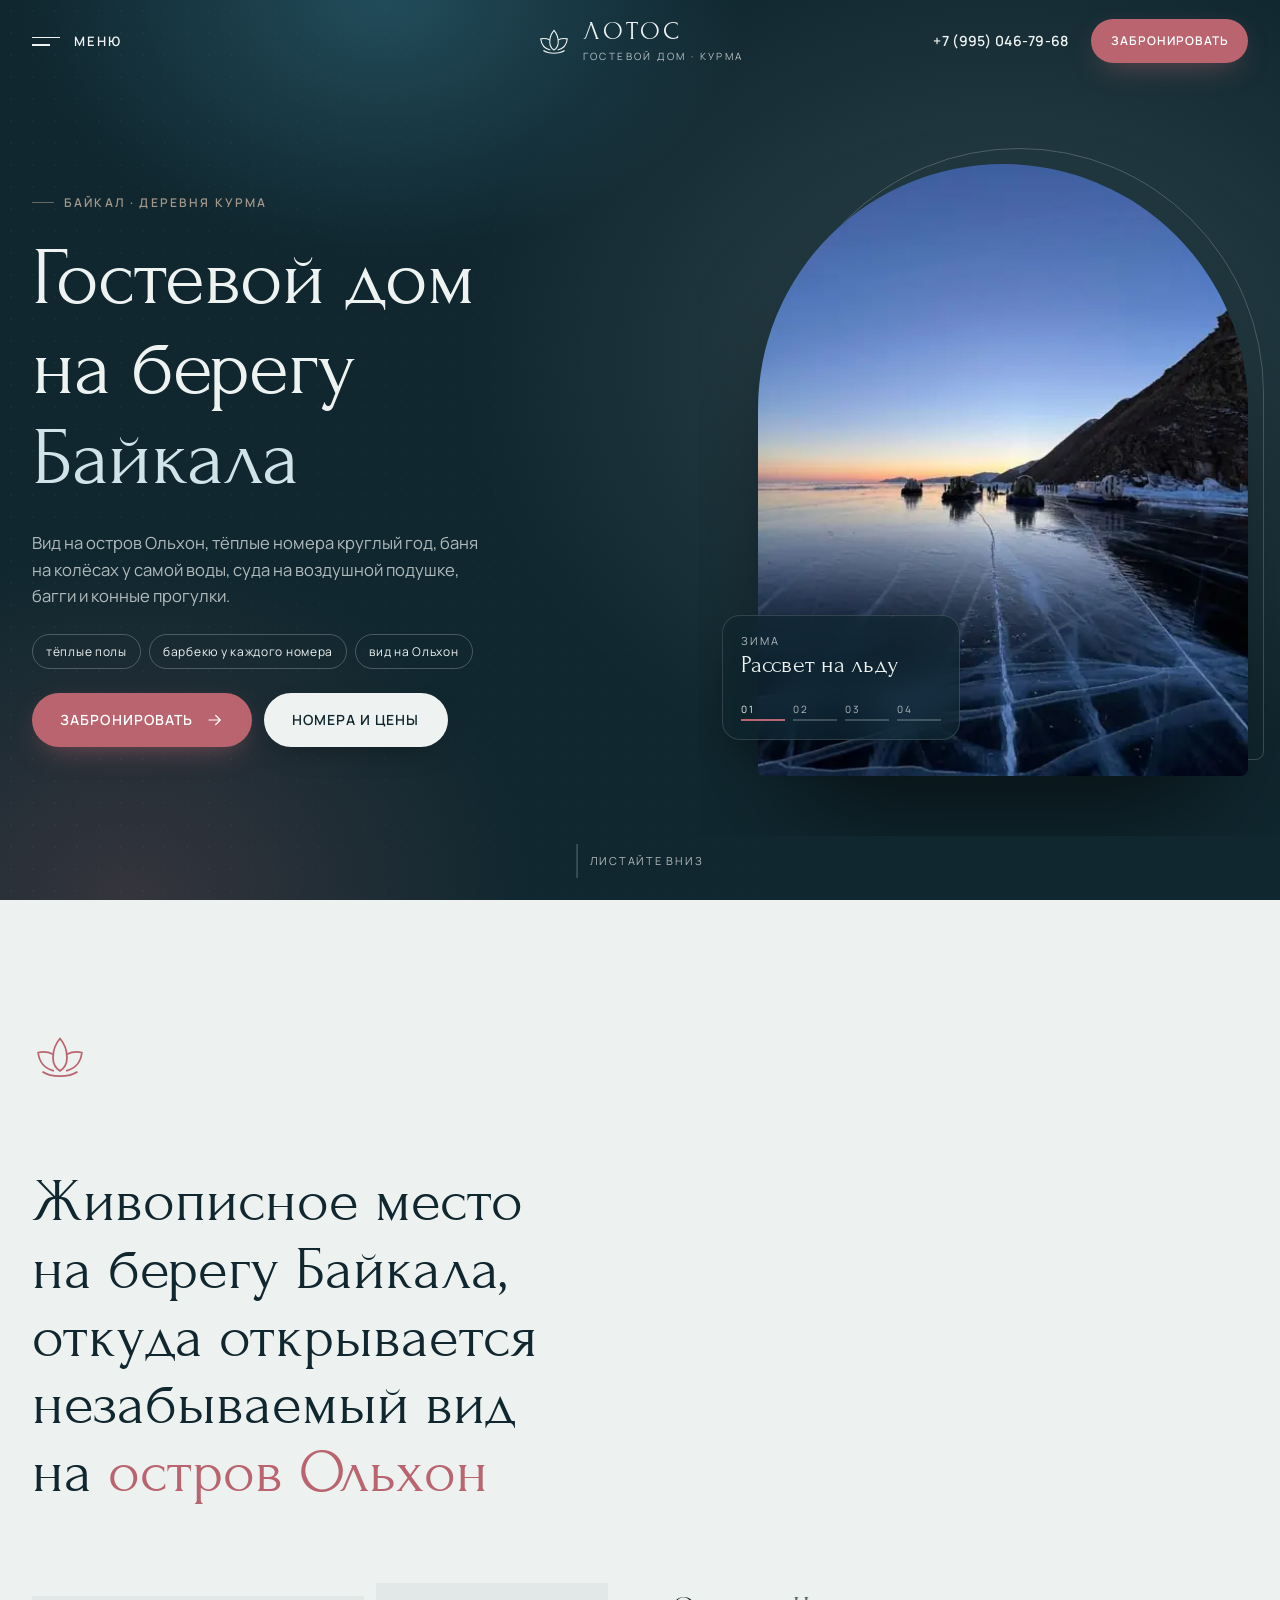
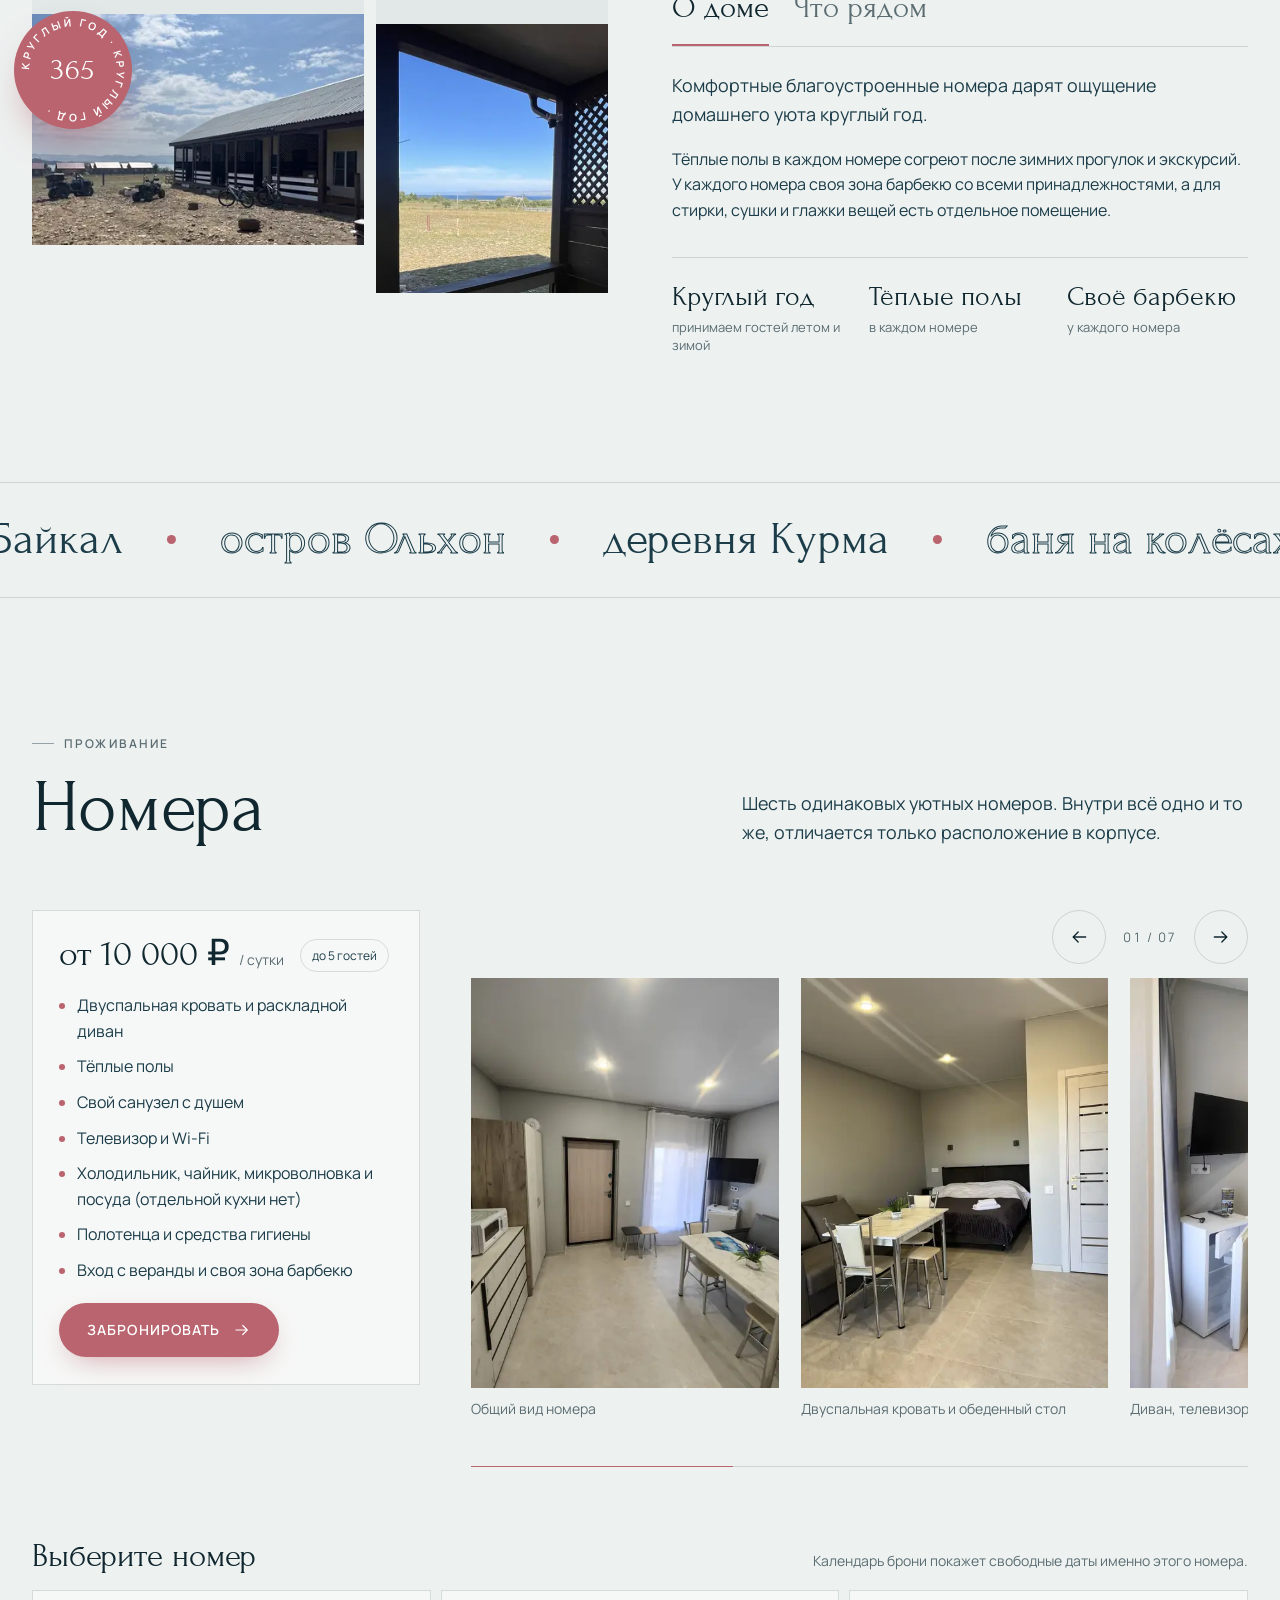
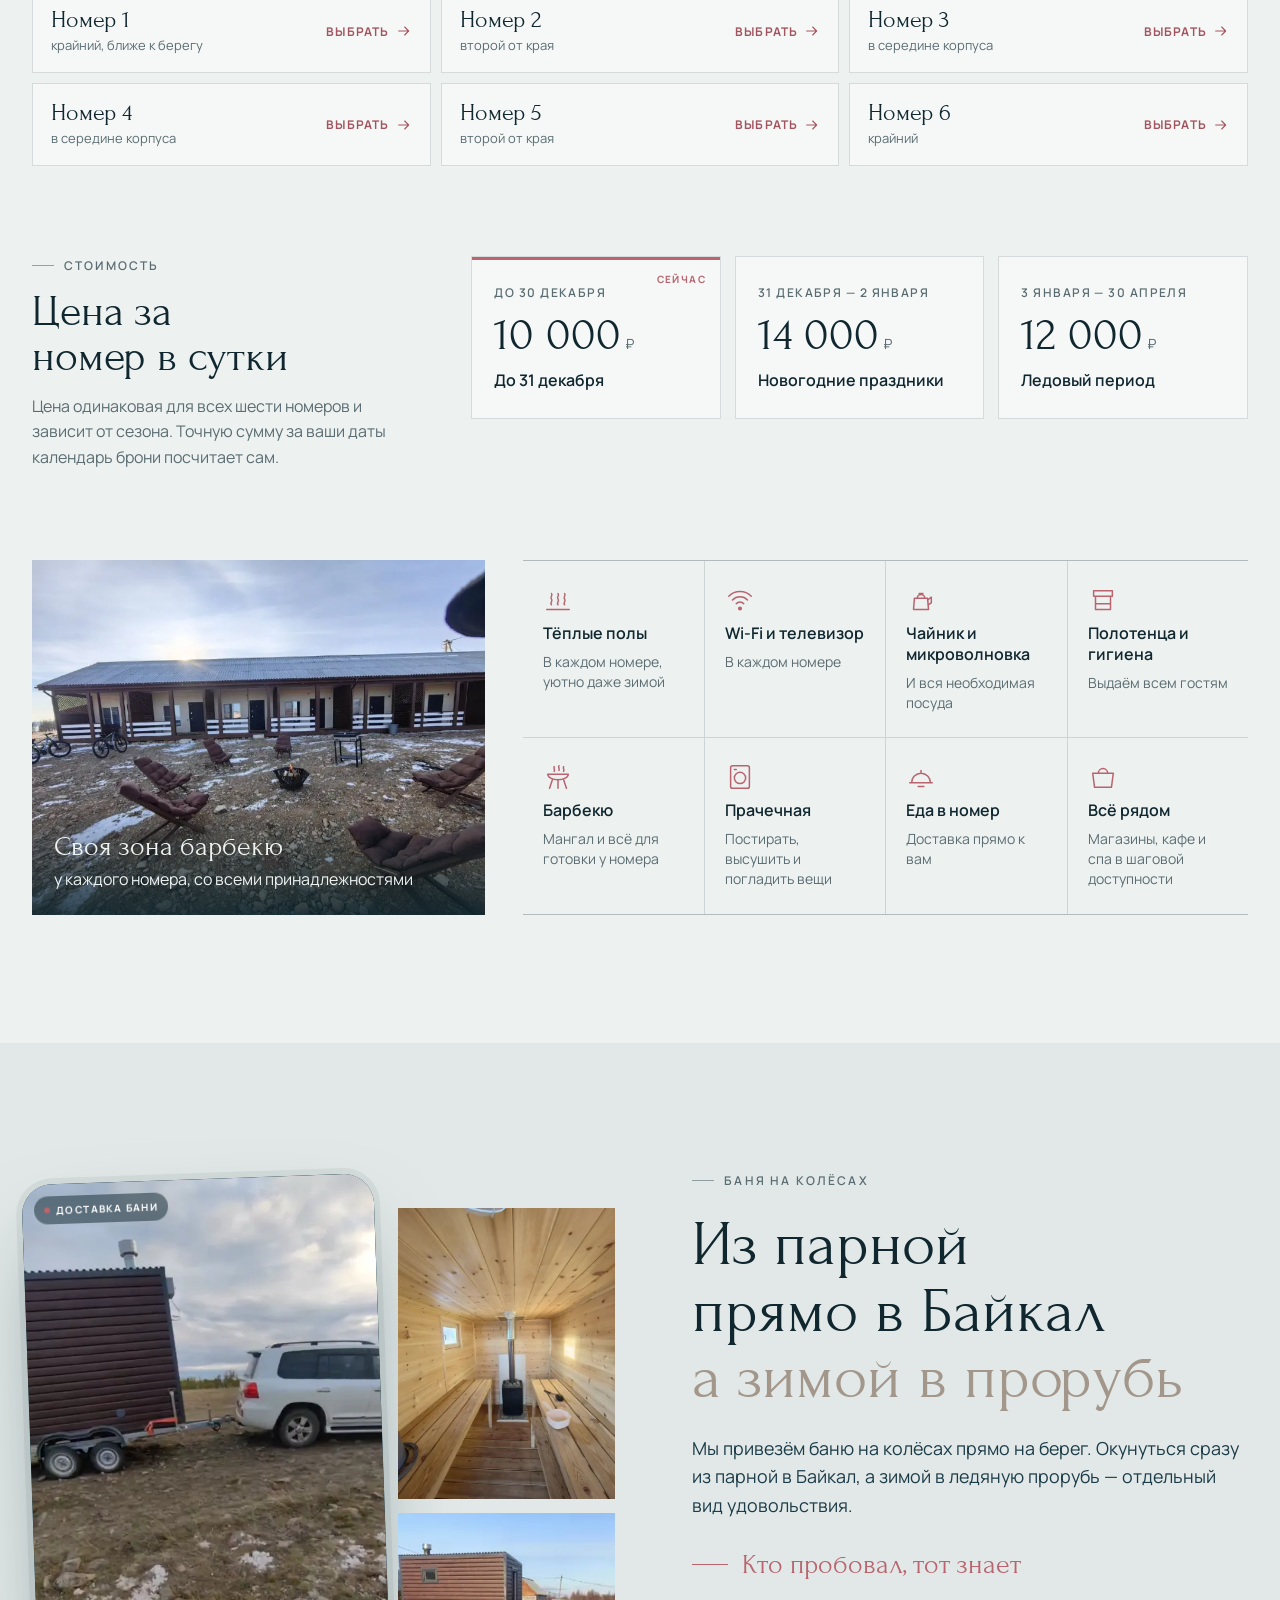
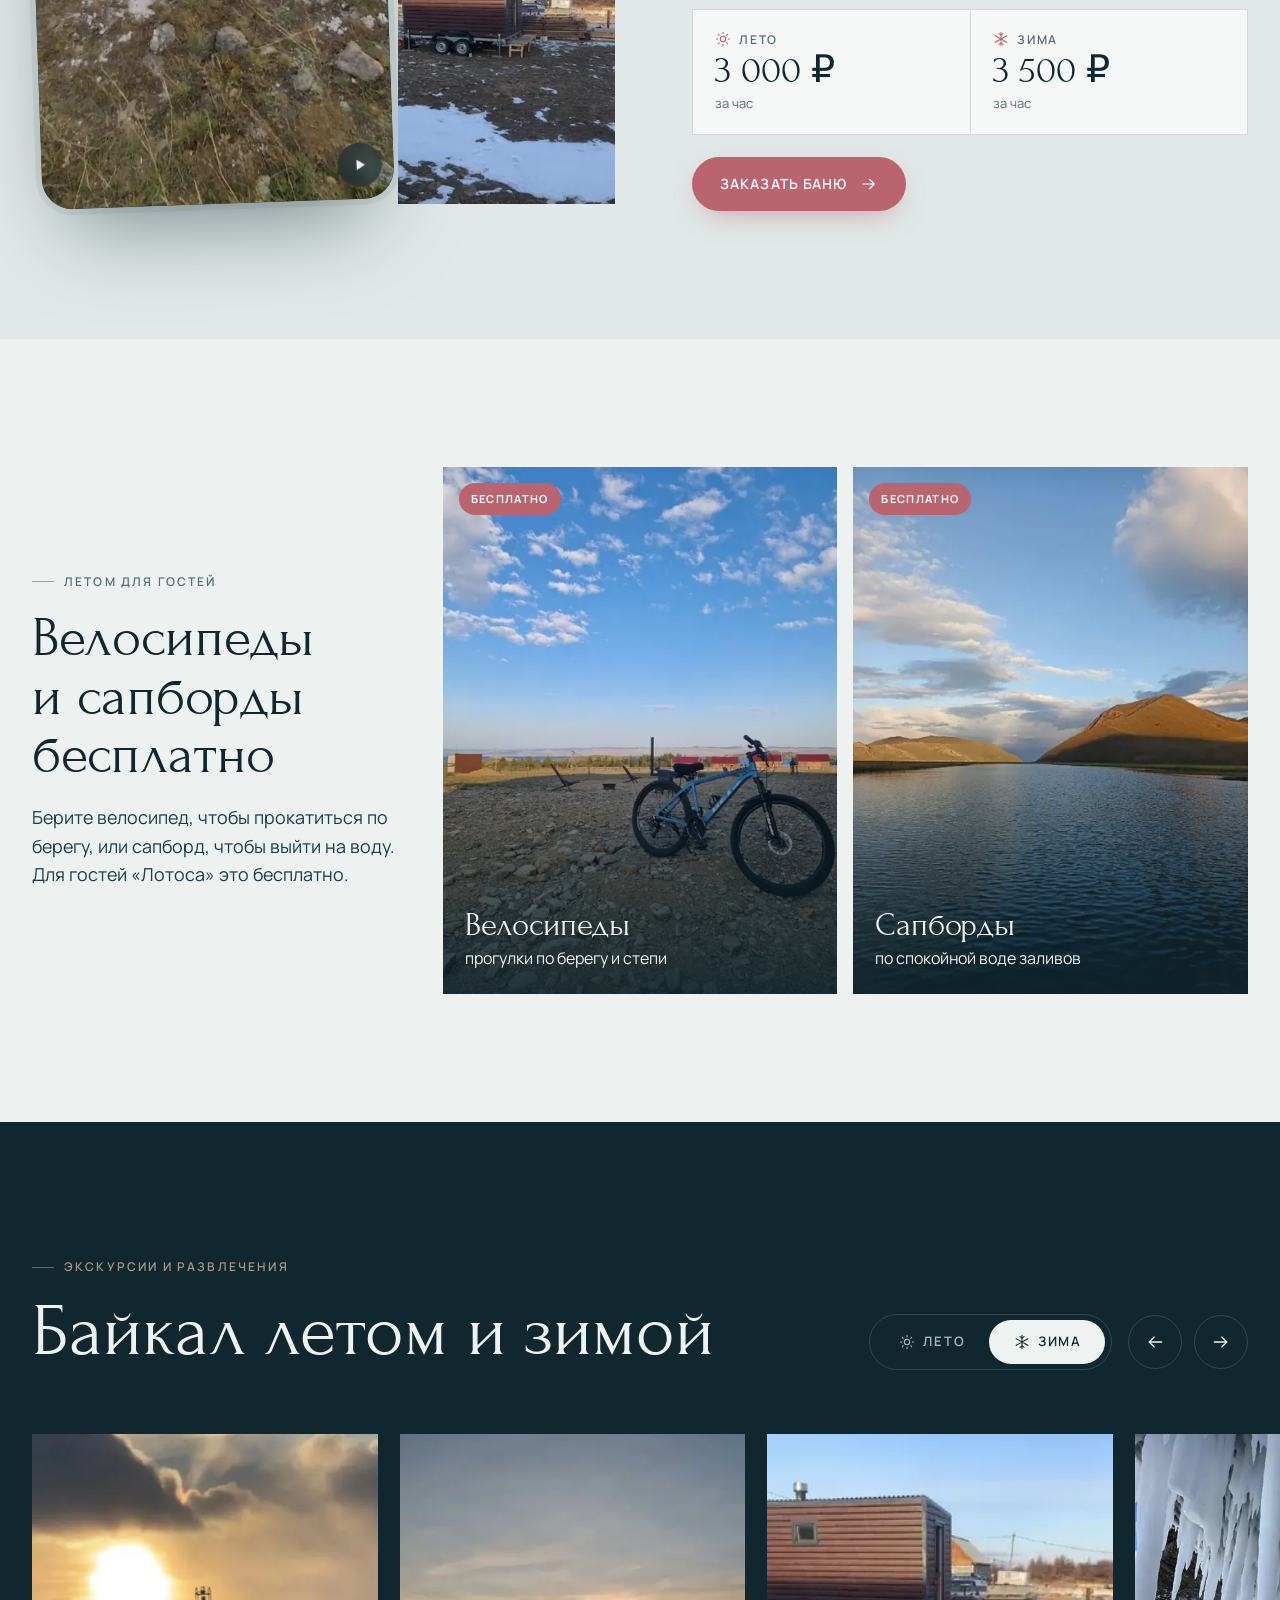
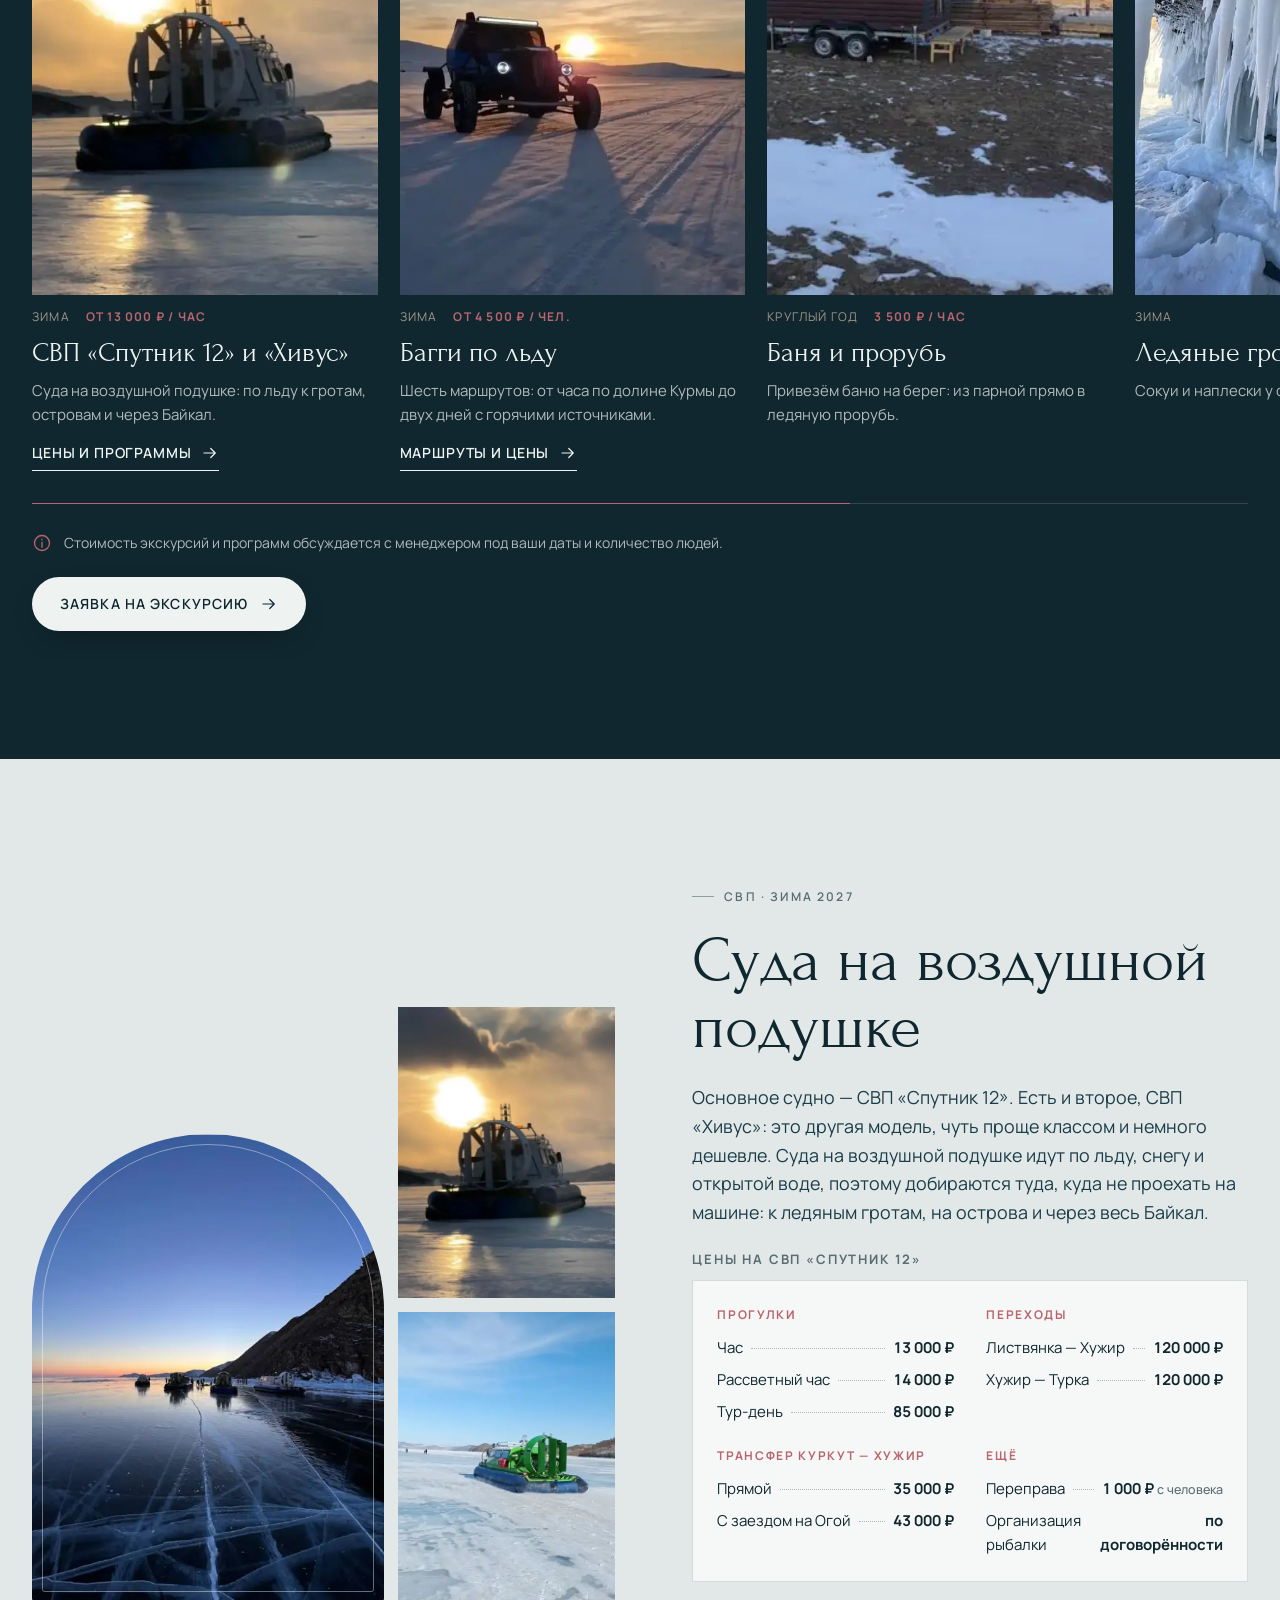
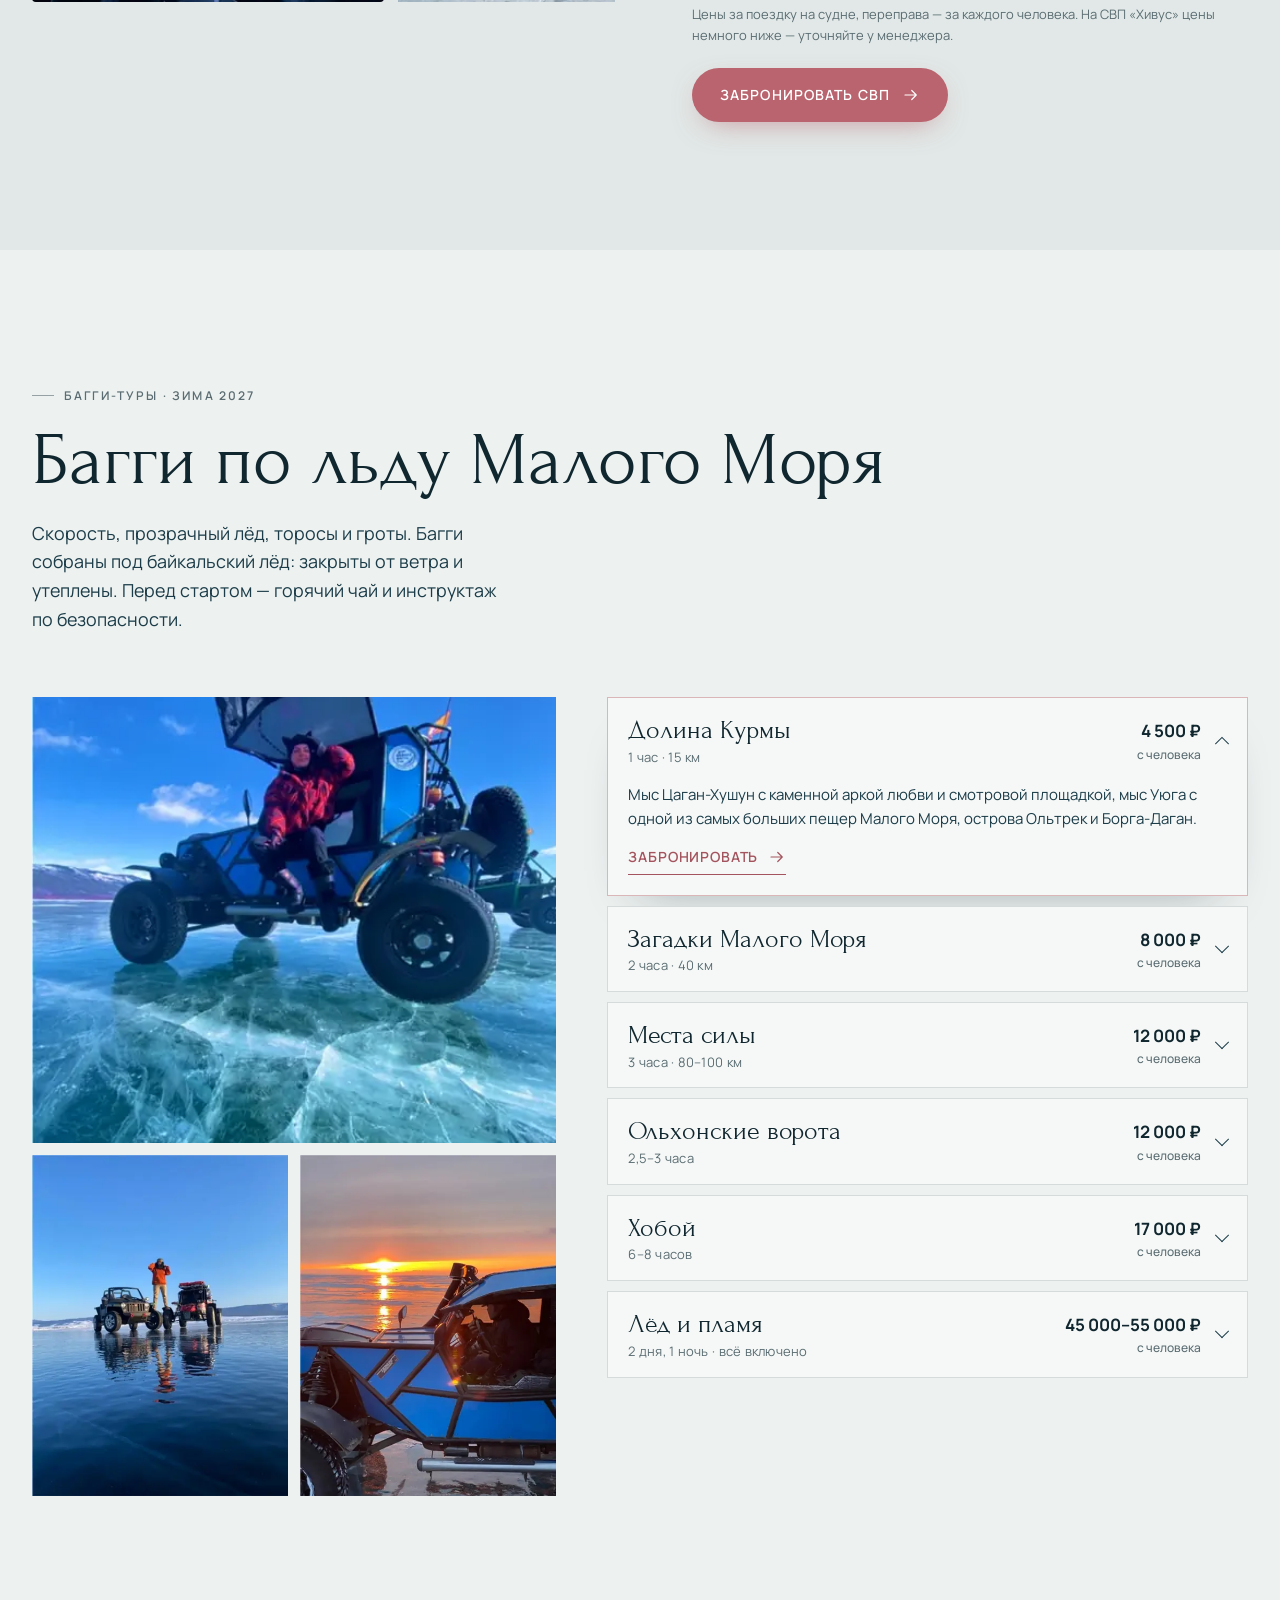
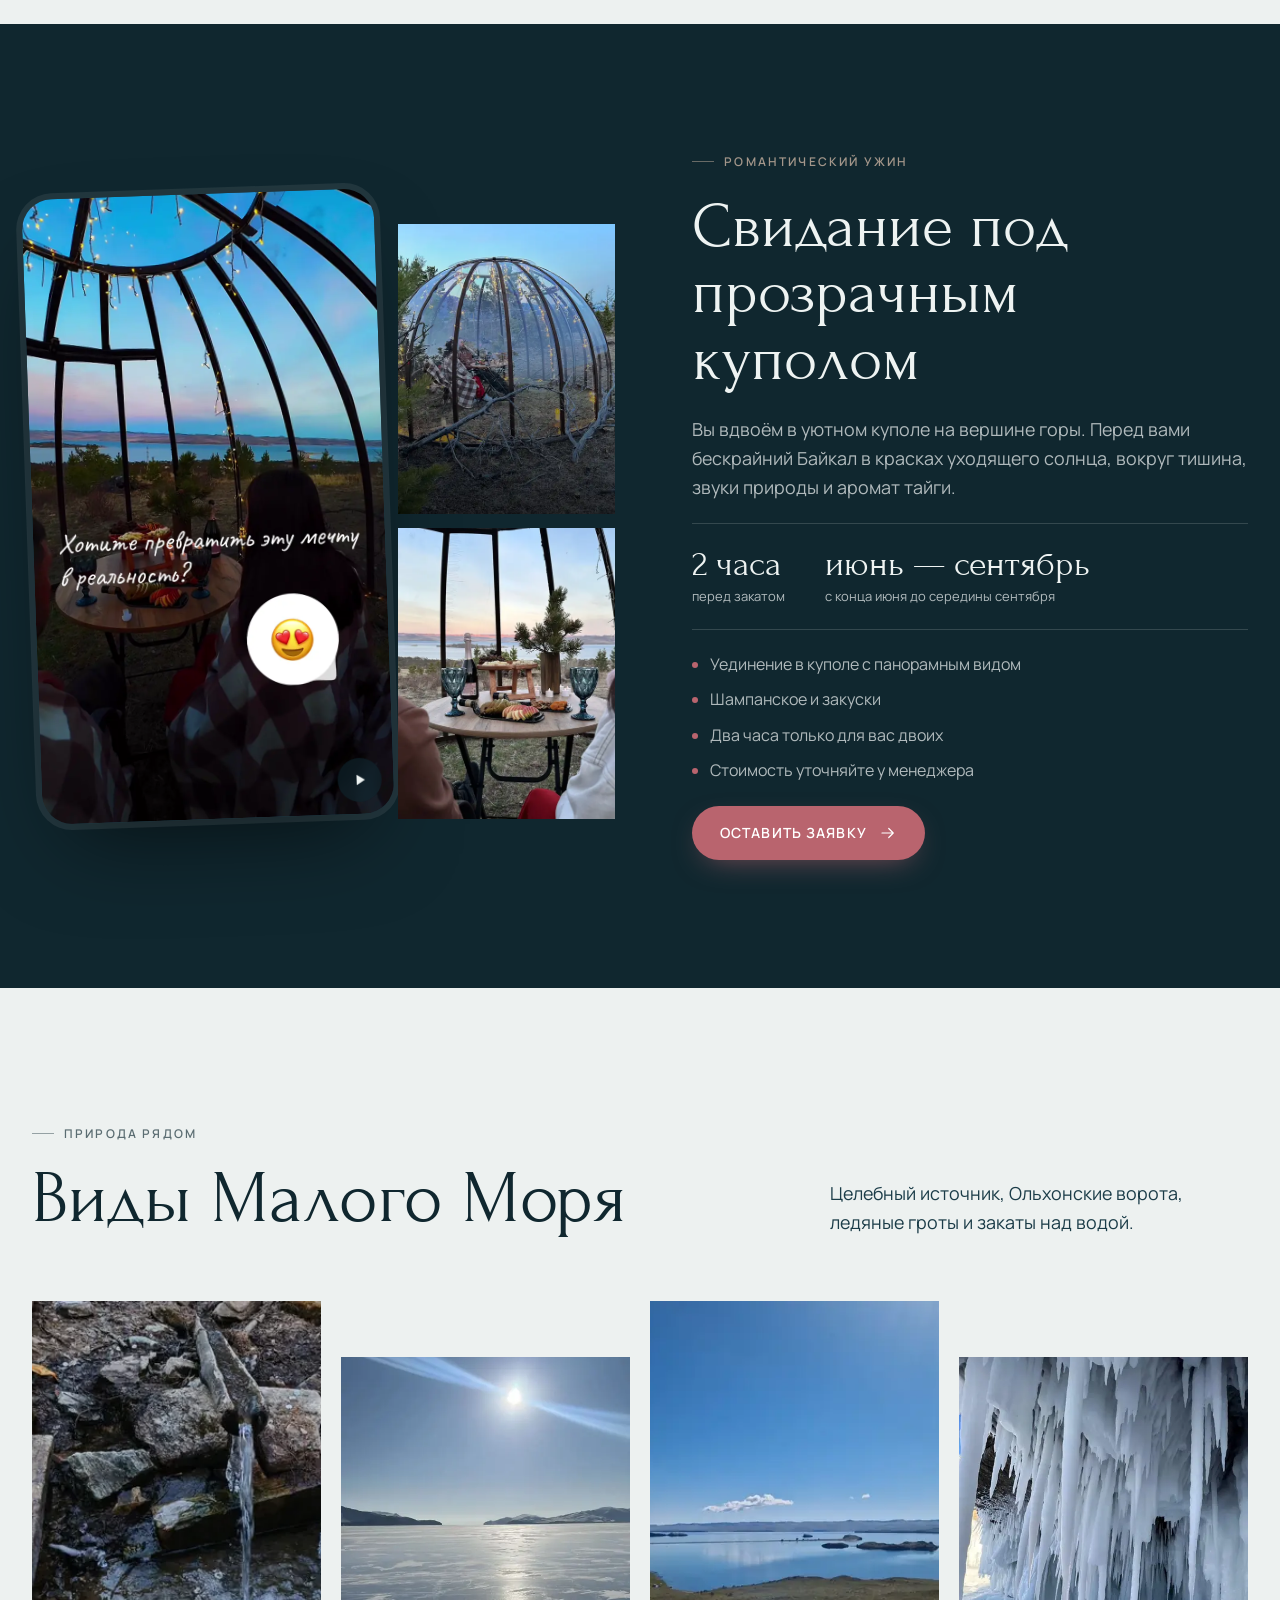
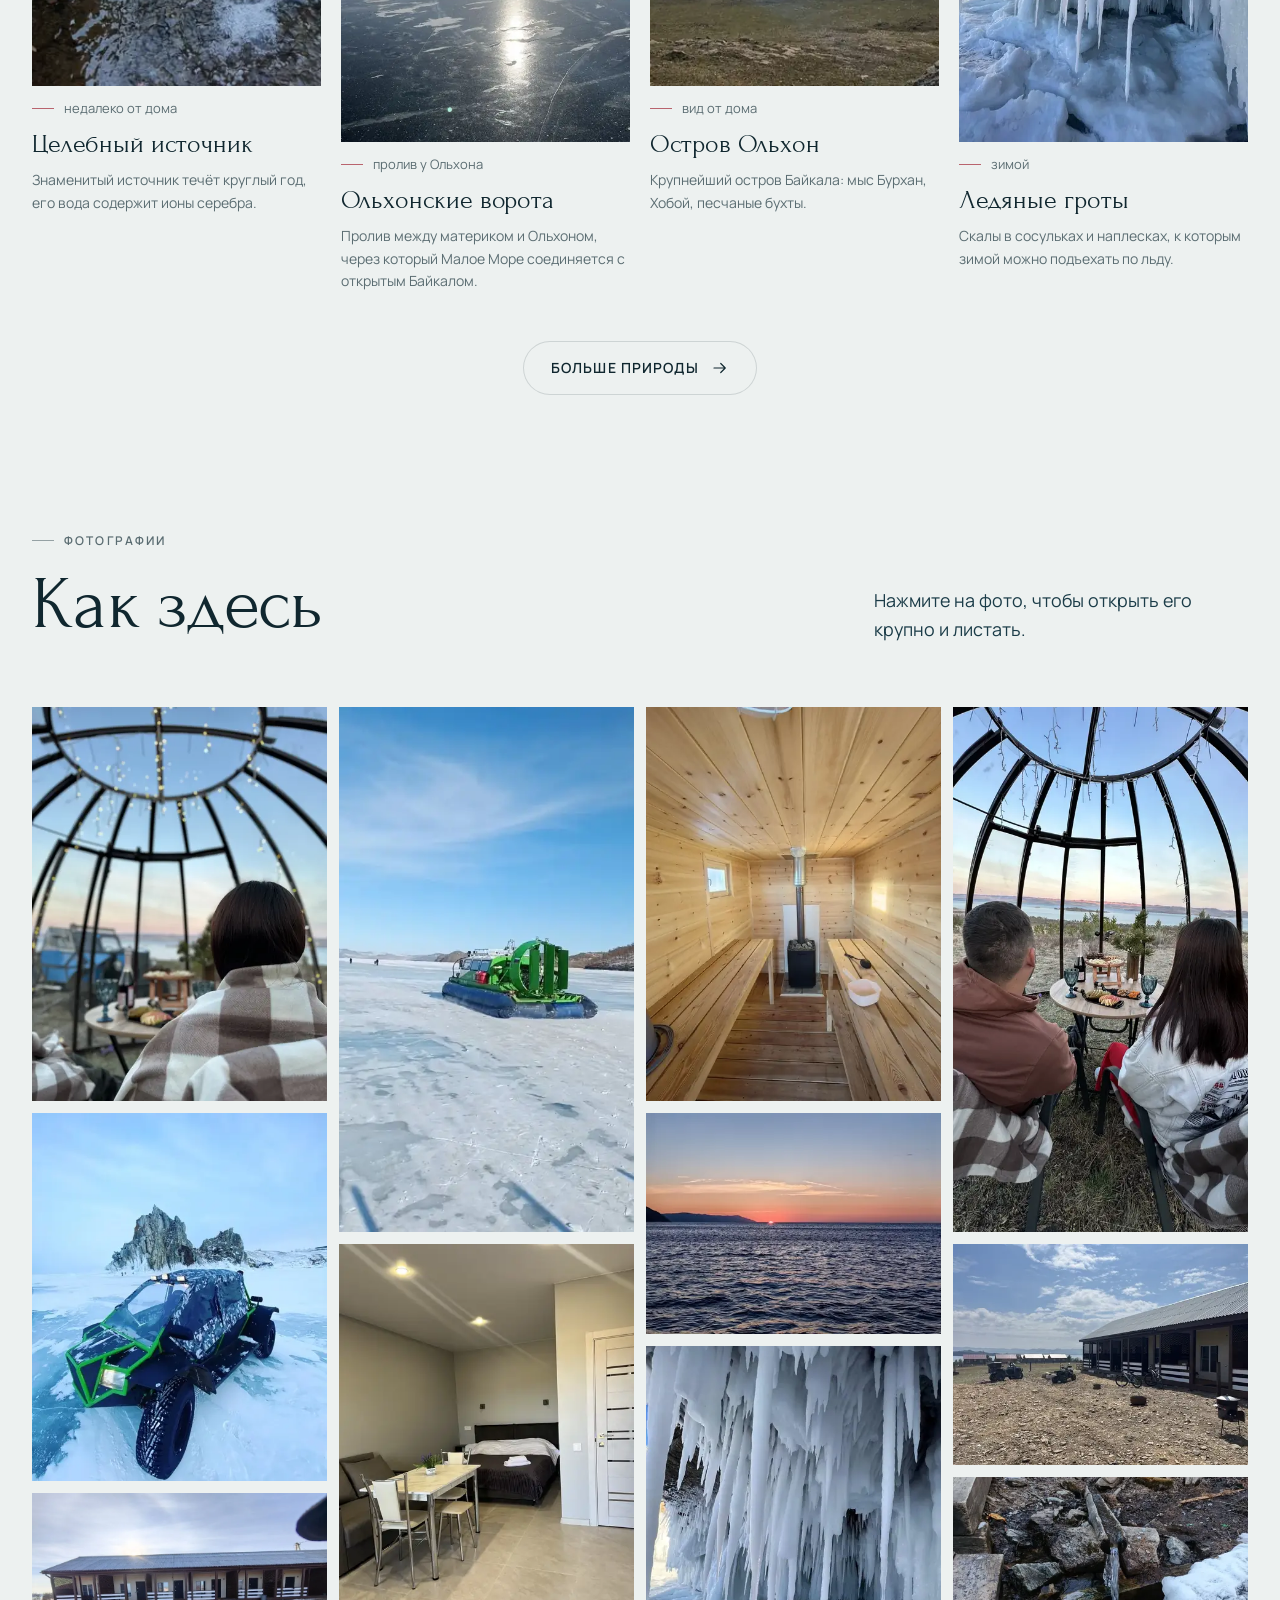
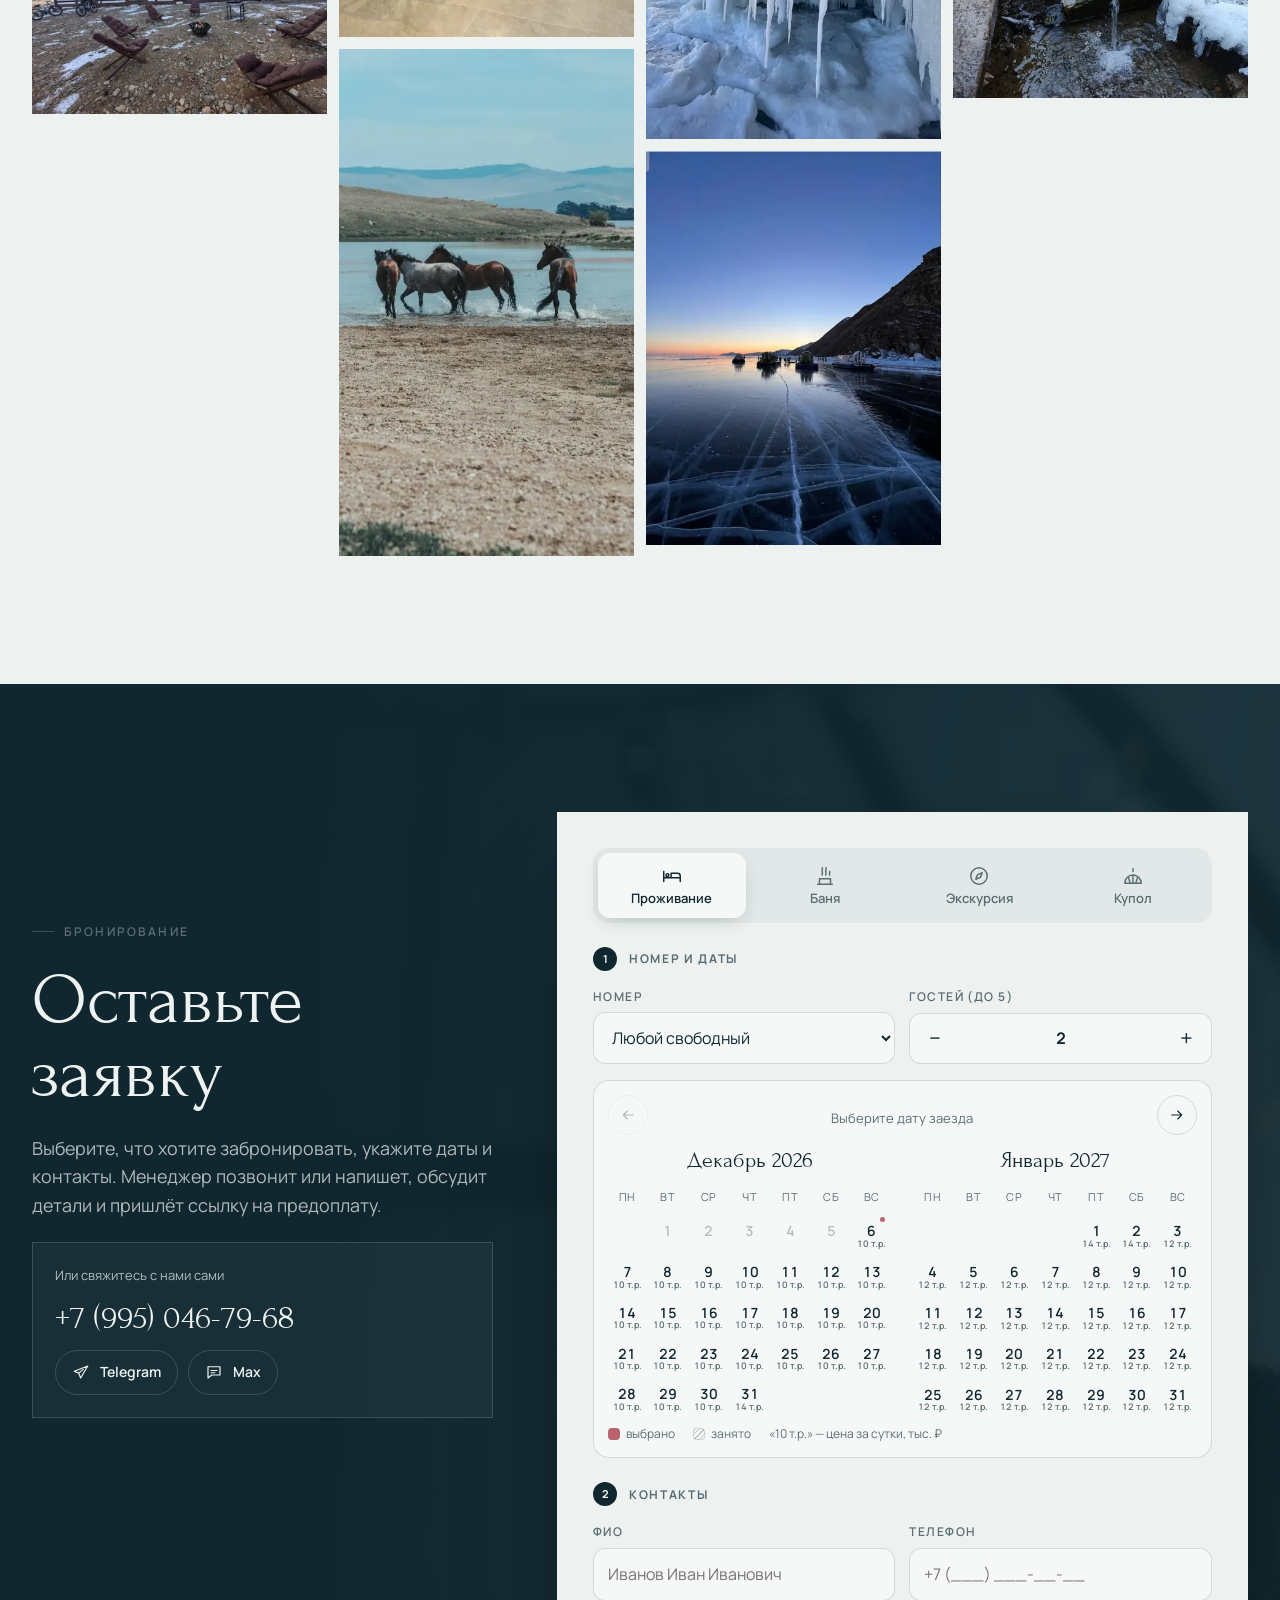
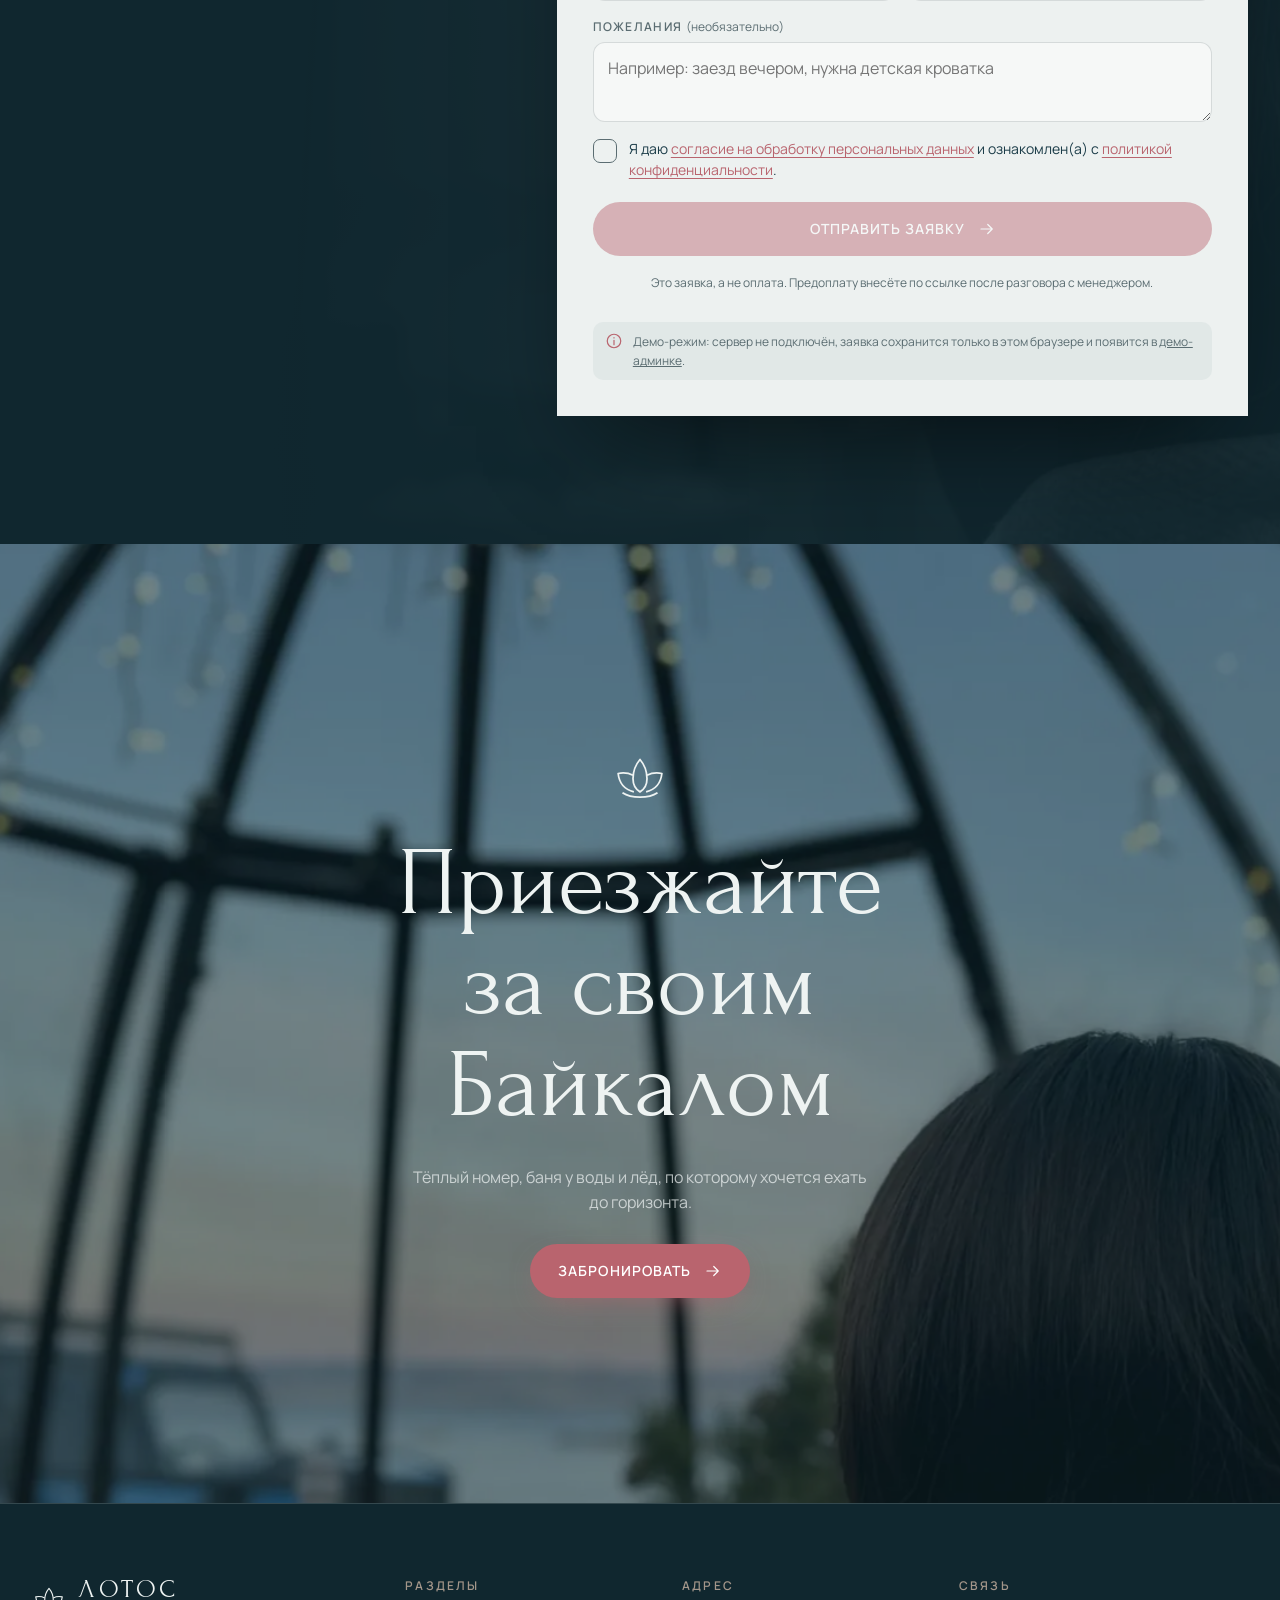
==== commit c9ba5adf: "Add files via upload" ====
--- a/index.html
+++ b/index.html
@@ -5,7 +5,7 @@
 <meta name="viewport" content="width=device-width,initial-scale=1,viewport-fit=cover">
 <title>Гостевой дом Лотос</title>
 <meta name="claude:viewport-fit-sides" content="cover">
-<meta name="description" content="Гостевой дом «Лотос» в деревне Курма на берегу Байкала: вид на остров Ольхон, тёплые номера круглый год, баня на колёсах, багги, хивус, конные прогулки, ужин под куполом.">
+<meta name="description" content="Гостевой дом «Лотос» в деревне Курма на берегу Байкала: вид на остров Ольхон, тёплые номера круглый год, баня на колёсах, багги, суда на воздушной подушке, конные прогулки, ужин под куполом.">
 <meta name="theme-color" content="#10272F">
 <meta property="og:title" content="Гостевой дом «Лотос» — Байкал, д. Курма">
 <meta property="og:description" content="Тёплые номера с видом на Ольхон, баня на колёсах у самой воды и туры по Байкалу круглый год.">
@@ -85,10 +85,11 @@
       <li><a href="#rooms" style="transition-delay:.25s"><small>03</small>Номера и цены</a></li>
       <li><a href="#banya" style="transition-delay:.3s"><small>04</small>Баня на колёсах</a></li>
       <li><a href="#activities" style="transition-delay:.35s"><small>05</small>Туры и отдых</a></li>
-      <li><a href="#hivus" style="transition-delay:.38s"><small>06</small>Хивус «Спутник 12»</a></li>
-      <li><a href="#dome" style="transition-delay:.4s"><small>07</small>Ужин под куполом</a></li>
-      <li><a href="#gallery" style="transition-delay:.45s"><small>08</small>Фотографии</a></li>
-      <li><a href="#booking" style="transition-delay:.5s"><small>09</small>Бронирование</a></li>
+      <li><a href="#hivus" style="transition-delay:.38s"><small>06</small>Суда на воздушной подушке</a></li>
+      <li><a href="#buggy" style="transition-delay:.4s"><small>07</small>Багги-туры</a></li>
+      <li><a href="#dome" style="transition-delay:.4s"><small>08</small>Ужин под куполом</a></li>
+      <li><a href="#gallery" style="transition-delay:.45s"><small>09</small>Фотографии</a></li>
+      <li><a href="#booking" style="transition-delay:.5s"><small>10</small>Бронирование</a></li>
     </ul>
     <div class="menu__meta">
       <div><strong><a data-tel href="tel:+79950467968">+7 (995) 046-79-68</a></strong>звонки и сообщения</div>
@@ -107,7 +108,7 @@
     <div class="hero__text">
       <div class="eyebrow hero__eyebrow">Байкал · деревня Курма</div>
       <h1><span class="ln"><span>Гостевой дом</span></span><span class="ln"><span>на берегу</span></span><span class="ln"><span><em>Байкала</em></span></span></h1>
-      <p class="hero__lead">Вид на остров Ольхон, тёплые номера круглый год, баня на колёсах у самой воды, хивус, багги и конные прогулки.</p>
+      <p class="hero__lead">Вид на остров Ольхон, тёплые номера круглый год, баня на колёсах у самой воды, суда на воздушной подушке, багги и конные прогулки.</p>
       <div class="hero__tags"><span>тёплые полы</span><span>барбекю у каждого номера</span><span>вид на Ольхон</span></div>
       <div class="hero__actions">
         <a class="btn" href="#booking" data-book="stay">Забронировать <svg><use href="#arr"/></svg></a>
@@ -117,7 +118,7 @@
     <div class="hero__visual">
       <span class="hero__arch-line" aria-hidden="true"></span>
       <div class="hero__frame" id="heroSlides">
-        <div class="hero__slide is-on" data-caption="Зима|Рассвет на льду"><img src="img/hovercraft-dawn-960.webp" srcset="img/hovercraft-dawn-480.webp 480w, img/hovercraft-dawn-960.webp 960w" sizes="(max-width:820px) 92vw, 34vw" width="960" height="1280" alt="Хивусы на прозрачном льду Байкала на рассвете" fetchpriority="high" decoding="async"></div>
+        <div class="hero__slide is-on" data-caption="Зима|Рассвет на льду"><img src="img/hovercraft-dawn-960.webp" srcset="img/hovercraft-dawn-480.webp 480w, img/hovercraft-dawn-960.webp 960w" sizes="(max-width:820px) 92vw, 34vw" width="960" height="1280" alt="Суда на воздушной подушке на прозрачном льду Байкала на рассвете" fetchpriority="high" decoding="async"></div>
         <div class="hero__slide" data-caption="Зима|Ледяные гроты"><img src="img/ice-grotto-960.webp" srcset="img/ice-grotto-480.webp 480w, img/ice-grotto-960.webp 960w" sizes="(max-width:820px) 92vw, 34vw" width="960" height="1280" alt="Ледяной грот с сосульками на Байкале" loading="lazy" decoding="async"></div>
         <div class="hero__slide" data-caption="Лето|Ужин под куполом"><img src="img/dome-lights-960.webp" srcset="img/dome-lights-480.webp 480w, img/dome-lights-960.webp 960w, img/dome-lights-1600.webp 1600w" sizes="(max-width:820px) 92vw, 34vw" width="960" height="1280" alt="Ужин под прозрачным куполом с огнями" loading="lazy" decoding="async"></div>
         <div class="hero__slide" data-caption="Зима|Ольхонские ворота"><img src="img/olkhon-gates-960.webp" srcset="img/olkhon-gates-480.webp 480w, img/olkhon-gates-960.webp 720w" sizes="(max-width:820px) 92vw, 34vw" width="720" height="1280" alt="Ольхонские ворота зимой, солнце над льдом" loading="lazy" decoding="async"></div>
@@ -180,8 +181,8 @@
 </section>
 
 <div class="marquee" aria-hidden="true"><div class="marquee__track" id="marquee">
-  <span>Байкал</span><span>остров Ольхон</span><span>деревня Курма</span><span>баня на колёсах</span><span>хивус «Спутник 12»</span><span>гостевой дом Лотос</span>
-  <span>Байкал</span><span>остров Ольхон</span><span>деревня Курма</span><span>баня на колёсах</span><span>хивус «Спутник 12»</span><span>гостевой дом Лотос</span>
+  <span>Байкал</span><span>остров Ольхон</span><span>деревня Курма</span><span>баня на колёсах</span><span>суда на воздушной подушке</span><span>гостевой дом Лотос</span>
+  <span>Байкал</span><span>остров Ольхон</span><span>деревня Курма</span><span>баня на колёсах</span><span>суда на воздушной подушке</span><span>гостевой дом Лотос</span>
 </div></div>
 
 <!-- ============ Номера ============ -->
@@ -191,44 +192,50 @@
       <div class="eyebrow">Проживание</div>
       <h2 data-split>Номера</h2>
     </div>
-    <div class="rail__ctrl" data-rv>
-      <button class="rail__btn" data-prev="roomsRail" aria-label="Предыдущий номер"><svg><use href="#arl"/></svg></button>
-      <span class="rail__count" data-count="roomsRail">01 / 04</span>
-      <button class="rail__btn" data-next="roomsRail" aria-label="Следующий номер"><svg><use href="#arr"/></svg></button>
-    </div>
-  </div>
-  <div data-rv>
-    <div class="rail" id="roomsRail">
-      <article class="room">
-        <div class="ph" data-open-room="1" data-tilt><img src="img/room-double-960.webp" srcset="img/room-double-480.webp 480w, img/room-double-960.webp 960w" sizes="(max-width:720px) 80vw, 31vw" width="960" height="1280" alt="Номер с двуспальной кроватью и обеденным столом" loading="lazy" decoding="async"><span class="ph__tag">Тёплый пол</span><span class="ph__shine"></span></div>
-        <div class="room__top"><h3>Стандарт</h3><span class="room__price" data-room-price>от 10 000 ₽ <small>/ сутки</small></span></div>
-        <div class="room__specs"><span class="chip">двуспальная кровать</span><span class="chip">душ</span><span class="chip">Wi‑Fi</span></div>
-        <p>Светлый номер с двуспальной кроватью, обеденным столом и выходом на веранду.</p>
-        <div class="room__foot"><a class="link-arrow" href="#booking" data-book="stay" data-unit="1">Забронировать <svg><use href="#arr"/></svg></a><button class="link-arrow" data-open-room="1" style="color:var(--muted)">Подробнее</button></div>
-      </article>
-      <article class="room">
-        <div class="ph" data-open-room="2" data-tilt><img src="img/room-family-960.webp" srcset="img/room-family-480.webp 480w, img/room-family-960.webp 960w" sizes="(max-width:720px) 80vw, 31vw" width="960" height="1280" alt="Номер с кроватью и диваном" loading="lazy" decoding="async"><span class="ph__tag">До 4 гостей</span><span class="ph__shine"></span></div>
-        <div class="room__top"><h3>Семейный</h3><span class="room__price" data-room-price>от 10 000 ₽ <small>/ сутки</small></span></div>
-        <div class="room__specs"><span class="chip">кровать + диван</span><span class="chip">тёплый пол</span><span class="chip">ТВ</span></div>
-        <p>Двуспальная кровать и диван, удобно для семьи с детьми.</p>
-        <div class="room__foot"><a class="link-arrow" href="#booking" data-book="stay" data-unit="2">Забронировать <svg><use href="#arr"/></svg></a><button class="link-arrow" data-open-room="2" style="color:var(--muted)">Подробнее</button></div>
-      </article>
-      <article class="room">
-        <div class="ph" data-open-room="3" data-tilt><img src="img/room-kitchen-960.webp" srcset="img/room-kitchen-480.webp 480w, img/room-kitchen-960.webp 960w" sizes="(max-width:720px) 80vw, 31vw" width="960" height="1280" alt="Кухонная зона с микроволновкой и чайником" loading="lazy" decoding="async"><span class="ph__tag">Кухонный уголок</span><span class="ph__shine"></span></div>
-        <div class="room__top"><h3>С кухней</h3><span class="room__price" data-room-price>от 10 000 ₽ <small>/ сутки</small></span></div>
-        <div class="room__specs"><span class="chip">чайник</span><span class="chip">микроволновка</span><span class="chip">посуда</span></div>
-        <p>Кухонный уголок с посудой, чтобы готовить самим. Или закажите доставку еды в номер.</p>
-        <div class="room__foot"><a class="link-arrow" href="#booking" data-book="stay" data-unit="3">Забронировать <svg><use href="#arr"/></svg></a><button class="link-arrow" data-open-room="3" style="color:var(--muted)">Подробнее</button></div>
-      </article>
-      <article class="room">
-        <div class="ph" data-open-room="4" data-tilt><img src="img/terrace-960.webp" srcset="img/terrace-480.webp 480w, img/terrace-960.webp 960w" sizes="(max-width:720px) 80vw, 31vw" width="960" height="1280" alt="Вход в номер, терраса со столом и стульями" loading="lazy" decoding="async"><span class="ph__tag">Своя терраса</span><span class="ph__shine"></span></div>
-        <div class="room__top"><h3>С террасой</h3><span class="room__price" data-room-price>от 10 000 ₽ <small>/ сутки</small></span></div>
-        <div class="room__specs"><span class="chip">отдельный вход</span><span class="chip">барбекю</span><span class="chip">вид на Байкал</span></div>
-        <p>Отдельный вход и столик на террасе: утренний чай с видом на Байкал.</p>
-        <div class="room__foot"><a class="link-arrow" href="#booking" data-book="stay" data-unit="4">Забронировать <svg><use href="#arr"/></svg></a><button class="link-arrow" data-open-room="4" style="color:var(--muted)">Подробнее</button></div>
-      </article>
-    </div>
-    <div class="wrap"><div class="progress"><i data-progress="roomsRail"></i></div></div>
+    <p class="lead" data-rv style="max-width:46ch">Шесть одинаковых уютных номеров. Внутри всё одно и то же, отличается только расположение в корпусе.</p>
+  </div>
+  <div class="wrap room-one">
+    <div class="room-one__info" data-rv>
+      <div class="room-one__top"><span class="room-one__price" data-room-price>от 10 000 ₽ <small>/ сутки</small></span><span class="chip">до 5 гостей</span></div>
+      <ul class="ticks room-one__list">
+        <li>Двуспальная кровать и раскладной диван</li>
+        <li>Тёплые полы</li>
+        <li>Свой санузел с душем</li>
+        <li>Телевизор и Wi‑Fi</li>
+        <li>Холодильник, чайник, микроволновка и посуда (отдельной кухни нет)</li>
+        <li>Полотенца и средства гигиены</li>
+        <li>Вход с веранды и своя зона барбекю</li>
+      </ul>
+      <a class="btn" href="#booking" data-book="stay" style="justify-self:start">Забронировать <svg><use href="#arr"/></svg></a>
+    </div>
+    <div class="room-one__gal" data-rv>
+      <div class="rail__ctrl room-one__ctrl">
+        <button class="rail__btn" data-prev="roomsRail" aria-label="Предыдущее фото"><svg><use href="#arl"/></svg></button>
+        <span class="rail__count" data-count="roomsRail">01 / 07</span>
+        <button class="rail__btn" data-next="roomsRail" aria-label="Следующее фото"><svg><use href="#arr"/></svg></button>
+      </div>
+      <div class="rail rail--flush" id="roomsRail">
+      <button class="rphoto" data-lb="room-overview" aria-label="Открыть фото: Общий вид номера"><span class="ph"><img src="img/room-overview-960.webp" srcset="img/room-overview-480.webp 480w, img/room-overview-960.webp 960w" sizes="(max-width:720px) 78vw, 26vw" width="960" height="1280" alt="Общий вид номера" loading="lazy" decoding="async"></span><span class="rphoto__cap">Общий вид номера</span></button>
+      <button class="rphoto" data-lb="room-double" aria-label="Открыть фото: Двуспальная кровать и обеденный стол"><span class="ph"><img src="img/room-double-960.webp" srcset="img/room-double-480.webp 480w, img/room-double-960.webp 960w" sizes="(max-width:720px) 78vw, 26vw" width="960" height="1280" alt="Двуспальная кровать и обеденный стол" loading="lazy" decoding="async"></span><span class="rphoto__cap">Двуспальная кровать и обеденный стол</span></button>
+      <button class="rphoto" data-lb="room-sofa" aria-label="Открыть фото: Диван, телевизор на стене и холодильник"><span class="ph"><img src="img/room-sofa-960.webp" srcset="img/room-sofa-480.webp 480w, img/room-sofa-960.webp 960w" sizes="(max-width:720px) 78vw, 26vw" width="960" height="1280" alt="Диван, телевизор на стене и холодильник" loading="lazy" decoding="async"></span><span class="rphoto__cap">Диван, телевизор на стене и холодильник</span></button>
+      <button class="rphoto" data-lb="room-window" aria-label="Открыть фото: Светлый номер с большим окном"><span class="ph"><img src="img/room-window-960.webp" srcset="img/room-window-480.webp 480w, img/room-window-960.webp 960w" sizes="(max-width:720px) 78vw, 26vw" width="960" height="1280" alt="Светлый номер с большим окном" loading="lazy" decoding="async"></span><span class="rphoto__cap">Светлый номер с большим окном</span></button>
+      <button class="rphoto" data-lb="room-kitchen" aria-label="Открыть фото: Чайник, микроволновка и посуда"><span class="ph"><img src="img/room-kitchen-960.webp" srcset="img/room-kitchen-480.webp 480w, img/room-kitchen-960.webp 960w, img/room-kitchen-1600.webp 1280w" sizes="(max-width:720px) 78vw, 26vw" width="960" height="720" alt="Чайник, микроволновка и посуда" loading="lazy" decoding="async"></span><span class="rphoto__cap">Чайник, микроволновка и посуда</span></button>
+      <button class="rphoto" data-lb="room-bath" aria-label="Открыть фото: Свой санузел с душем"><span class="ph"><img src="img/room-bath-960.webp" srcset="img/room-bath-480.webp 480w, img/room-bath-960.webp 960w" sizes="(max-width:720px) 78vw, 26vw" width="960" height="1280" alt="Свой санузел с душем" loading="lazy" decoding="async"></span><span class="rphoto__cap">Свой санузел с душем</span></button>
+      <button class="rphoto" data-lb="terrace" aria-label="Открыть фото: Вход с веранды, столик на улице"><span class="ph"><img src="img/terrace-960.webp" srcset="img/terrace-480.webp 480w, img/terrace-960.webp 960w" sizes="(max-width:720px) 78vw, 26vw" width="960" height="1280" alt="Вход с веранды, столик на улице" loading="lazy" decoding="async"></span><span class="rphoto__cap">Вход с веранды, столик на улице</span></button>
+      </div>
+      <div class="progress"><i data-progress="roomsRail"></i></div>
+    </div>
+  </div>
+  <div class="wrap">
+    <div class="picks-head" data-rv><h3>Выберите номер</h3><p>Календарь брони покажет свободные даты именно этого номера.</p></div>
+    <div class="picks" id="roomPicks" data-rv>
+        <a class="pick" href="#booking" data-book="stay" data-unit="1"><b>Номер 1</b><span>крайний, ближе к берегу</span><i>Выбрать <svg><use href="#arr"/></svg></i></a>
+        <a class="pick" href="#booking" data-book="stay" data-unit="2"><b>Номер 2</b><span>второй от края</span><i>Выбрать <svg><use href="#arr"/></svg></i></a>
+        <a class="pick" href="#booking" data-book="stay" data-unit="3"><b>Номер 3</b><span>в середине корпуса</span><i>Выбрать <svg><use href="#arr"/></svg></i></a>
+        <a class="pick" href="#booking" data-book="stay" data-unit="4"><b>Номер 4</b><span>в середине корпуса</span><i>Выбрать <svg><use href="#arr"/></svg></i></a>
+        <a class="pick" href="#booking" data-book="stay" data-unit="5"><b>Номер 5</b><span>второй от края</span><i>Выбрать <svg><use href="#arr"/></svg></i></a>
+        <a class="pick" href="#booking" data-book="stay" data-unit="6"><b>Номер 6</b><span>крайний</span><i>Выбрать <svg><use href="#arr"/></svg></i></a>
+    </div>
   </div>
 
   <div class="wrap">
@@ -236,7 +243,7 @@
       <div class="prices__intro" data-rv>
         <div class="eyebrow">Стоимость</div>
         <h3>Цена за номер в сутки</h3>
-        <p>Цена одинаковая для всех номеров и зависит от сезона. Точную сумму за ваши даты календарь брони посчитает сам.</p>
+        <p>Цена одинаковая для всех шести номеров и зависит от сезона. Точную сумму за ваши даты календарь брони посчитает сам.</p>
       </div>
       <div class="prices__grid" id="pricesGrid">
         <div class="price-card" data-rv><span class="price-card__now">сейчас</span><span class="price-card__when">до 30 декабря</span><span class="price-card__sum"><span data-count-to="10000">10 000</span><small>₽</small></span><span class="price-card__label">До 31 декабря</span></div>
@@ -336,17 +343,18 @@
     <div class="rail" id="actRail">
       <!-- зима -->
       <article class="act" data-s="winter">
-        <div class="ph"><img src="img/hovercraft-sunset-480.webp" srcset="img/hovercraft-sunset-480.webp 450w" sizes="(max-width:720px) 72vw, 27vw" width="450" height="800" alt="Хивус на льду Байкала на закате" loading="lazy" decoding="async"></div>
+        <div class="ph"><img src="img/hovercraft-sunset-480.webp" srcset="img/hovercraft-sunset-480.webp 450w" sizes="(max-width:720px) 72vw, 27vw" width="450" height="800" alt="Судно на воздушной подушке на льду на закате" loading="lazy" decoding="async"></div>
         <div class="act__meta"><span>Зима</span><span class="hl">от 13 000 ₽ / час</span></div>
-        <h3>Хивус «Спутник 12»</h3>
-        <p>Судно на воздушной подушке: по льду к гротам, островам и через Байкал.</p>
+        <h3>СВП «Спутник 12» и «Хивус»</h3>
+        <p>Суда на воздушной подушке: по льду к гротам, островам и через Байкал.</p>
         <a class="link-arrow act__btn" href="#hivus">Цены и программы <svg><use href="#arr"/></svg></a>
       </article>
       <article class="act" data-s="winter">
         <div class="ph"><img src="img/buggy-sunset-960.webp" srcset="img/buggy-sunset-480.webp 480w, img/buggy-sunset-960.webp 492w" sizes="(max-width:720px) 72vw, 27vw" width="492" height="800" alt="Багги на льду на фоне заката" loading="lazy" decoding="async"></div>
-        <div class="act__meta"><span>Круглый год</span></div>
+        <div class="act__meta"><span>Зима</span><span class="hl">от 4 500 ₽ / чел.</span></div>
         <h3>Багги по льду</h3>
-        <p>Скорость по прозрачному льду Байкала с инструктором.</p>
+        <p>Шесть маршрутов: от часа по долине Курмы до двух дней с горячими источниками.</p>
+        <a class="link-arrow act__btn" href="#buggy">Маршруты и цены <svg><use href="#arr"/></svg></a>
       </article>
       <article class="act" data-s="winter">
         <div class="ph"><img src="img/banya-snow-960.webp" srcset="img/banya-snow-480.webp 480w, img/banya-snow-960.webp 800w" sizes="(max-width:720px) 72vw, 27vw" width="800" height="600" alt="Баня на колёсах зимой" loading="lazy" decoding="async"></div>
@@ -412,20 +420,21 @@
   </div>
 </section>
 
-<!-- ============ Хивус ============ -->
+<!-- ============ Суда на воздушной подушке ============ -->
 <section class="sec" id="hivus" style="background:var(--bg-2)">
   <div class="wrap feature feature--hivus">
     <div class="feature__media" data-rv>
-      <div class="arch"><img src="img/hovercraft-dawn-960.webp" srcset="img/hovercraft-dawn-480.webp 480w, img/hovercraft-dawn-960.webp 960w" sizes="(max-width:900px) 60vw, 26vw" width="960" height="1280" alt="Хивусы на льду Байкала на рассвете" loading="lazy" decoding="async"></div>
+      <div class="arch"><img src="img/hovercraft-dawn-960.webp" srcset="img/hovercraft-dawn-480.webp 480w, img/hovercraft-dawn-960.webp 960w" sizes="(max-width:900px) 60vw, 26vw" width="960" height="1280" alt="Суда на воздушной подушке на льду Байкала на рассвете" loading="lazy" decoding="async"></div>
       <div class="feature__stack">
-        <div class="ph"><img src="img/hovercraft-sunset-480.webp" srcset="img/hovercraft-sunset-480.webp 450w" sizes="(max-width:900px) 34vw, 16vw" width="450" height="800" alt="Хивус на закате" loading="lazy" decoding="async"></div>
-        <div class="ph"><img src="img/hovercraft-green-480.webp" srcset="img/hovercraft-green-480.webp 450w" sizes="(max-width:900px) 34vw, 16vw" width="450" height="800" alt="Хивус на льду днём" loading="lazy" decoding="async"></div>
+        <div class="ph"><img src="img/hovercraft-sunset-480.webp" srcset="img/hovercraft-sunset-480.webp 450w" sizes="(max-width:900px) 34vw, 16vw" width="450" height="800" alt="Судно на воздушной подушке на закате" loading="lazy" decoding="async"></div>
+        <div class="ph"><img src="img/hovercraft-green-480.webp" srcset="img/hovercraft-green-480.webp 450w" sizes="(max-width:900px) 34vw, 16vw" width="450" height="800" alt="Судно на воздушной подушке на льду днём" loading="lazy" decoding="async"></div>
       </div>
     </div>
     <div class="feature__txt" data-rv>
-      <div class="eyebrow">Хивус «Спутник 12» · зима 2027</div>
-      <h2 data-split>Судно на воздушной подушке</h2>
-      <p class="lead">Хивус идёт по льду, снегу и открытой воде, поэтому добирается туда, куда не проехать на машине: к ледяным гротам, на острова и через весь Байкал.</p>
+      <div class="eyebrow">СВП · зима 2027</div>
+      <h2 data-split>Суда на воздушной подушке</h2>
+      <p class="lead">Основное судно — СВП «Спутник 12». Есть и второе, СВП «Хивус»: это другая модель, чуть проще классом и немного дешевле. Суда на воздушной подушке идут по льду, снегу и открытой воде, поэтому добираются туда, куда не проехать на машине: к ледяным гротам, на острова и через весь Байкал.</p>
+      <h3 class="menu-list__title">Цены на СВП «Спутник 12»</h3>
       <div class="menu-list" id="hivusPrices">
         <div class="menu-list__g"><h4>Прогулки</h4>
           <p><span>Час</span><i></i><b>13 000 ₽</b></p><p><span>Рассветный час</span><i></i><b>14 000 ₽</b></p><p><span>Тур-день</span><i></i><b>85 000 ₽</b></p></div>
@@ -436,8 +445,51 @@
         <div class="menu-list__g"><h4>Ещё</h4>
           <p><span>Переправа</span><i></i><b>1 000 ₽ <small>с человека</small></b></p><p><span>Организация рыбалки</span><i></i><b>по договорённости</b></p></div>
       </div>
-      <p class="menu-list__note">Цены за поездку на хивусе. Переправа — за каждого человека.</p>
-      <a class="btn" href="#booking" data-book="tour" data-service="Хивус: час" style="justify-self:start">Забронировать хивус <svg><use href="#arr"/></svg></a>
+      <p class="menu-list__note">Цены за поездку на судне, переправа — за каждого человека. На СВП «Хивус» цены немного ниже — уточняйте у менеджера.</p>
+      <a class="btn" href="#booking" data-book="tour" data-service="СВП «Спутник 12»: час" style="justify-self:start">Забронировать СВП <svg><use href="#arr"/></svg></a>
+    </div>
+  </div>
+</section>
+
+<!-- ============ Багги ============ -->
+<section class="sec" id="buggy">
+  <div class="wrap">
+    <div class="sec__head">
+      <div data-rv><div class="eyebrow">Багги-туры · зима 2027</div><h2 data-split>Багги по льду Малого Моря</h2></div>
+      <p class="lead" data-rv style="max-width:44ch">Скорость, прозрачный лёд, торосы и гроты. Багги собраны под байкальский лёд: закрыты от ветра и утеплены. Перед стартом — горячий чай и инструктаж по безопасности.</p>
+    </div>
+    <div class="buggy">
+      <div class="buggy__media" data-rv>
+        <div class="ph buggy__main"><img src="img/buggy-blue-960.webp" srcset="img/buggy-blue-480.webp 480w, img/buggy-blue-960.webp 747w" sizes="(max-width:900px) 92vw, 30vw" width="747" height="997" alt="Багги на прозрачном льду Байкала" loading="lazy" decoding="async"></div>
+        <div class="ph"><img src="img/buggy-mirror-960.webp" srcset="img/buggy-mirror-480.webp 480w, img/buggy-mirror-960.webp 613w" sizes="(max-width:900px) 45vw, 14vw" width="613" height="817" alt="Багги на зеркальном льду" loading="lazy" decoding="async"></div>
+        <div class="ph"><img src="img/buggy-dusk-960.webp" srcset="img/buggy-dusk-480.webp 480w, img/buggy-dusk-960.webp 761w" sizes="(max-width:900px) 45vw, 14vw" width="761" height="1016" alt="Багги на закате" loading="lazy" decoding="async"></div>
+      </div>
+      <div class="tours" data-rv>
+        <details class="tour" open>
+          <summary><span class="tour__name">Долина Курмы<small>1 час · 15 км</small></span><b class="tour__price" data-buggy="Долина Курмы">4 500 ₽<small>с человека</small></b></summary>
+          <div class="tour__body"><p>Мыс Цаган-Хушун с каменной аркой любви и смотровой площадкой, мыс Уюга с одной из самых больших пещер Малого Моря, острова Ольтрек и Борга-Даган.</p><a class="link-arrow" href="#booking" data-book="tour" data-service="Багги: Долина Курмы">Забронировать <svg><use href="#arr"/></svg></a></div>
+        </details>
+        <details class="tour">
+          <summary><span class="tour__name">Загадки Малого Моря<small>2 часа · 40 км</small></span><b class="tour__price" data-buggy="Загадки Малого Моря">8 000 ₽<small>с человека</small></b></summary>
+          <div class="tour__body"><p>Цаган-Хушун, мыс Уюга, остров Замогой с его загадочной историей и наплесками, долина чистого льда у Курминского ущелья. По пути торосы, гроты и прозрачный лёд.</p><a class="link-arrow" href="#booking" data-book="tour" data-service="Багги: Загадки Малого Моря">Забронировать <svg><use href="#arr"/></svg></a></div>
+        </details>
+        <details class="tour">
+          <summary><span class="tour__name">Места силы<small>3 часа · 80–100 км</small></span><b class="tour__price" data-buggy="Места силы">12 000 ₽<small>с человека</small></b></summary>
+          <div class="tour__body"><p>Цаган-Хушун, мыс Уюга, остров Замогой, остров Ижилхей (остров Чаек) и озеро Сурхайто-Нур.</p><p>Можно добавить баню на льду с купелью в Байкале и обед в стеклянной палатке-иглу. Тогда тур длится 4 часа и стоит <b data-buggy-plain="Места силы + баня на льду и обед в иглу">14 000 ₽</b> с человека.</p><div class="tour__btns"><a class="link-arrow" href="#booking" data-book="tour" data-service="Багги: Места силы">Забронировать <svg><use href="#arr"/></svg></a><a class="link-arrow" href="#booking" data-book="tour" data-service="Багги: Места силы + баня на льду и обед в иглу">С баней и иглу <svg><use href="#arr"/></svg></a></div></div>
+        </details>
+        <details class="tour">
+          <summary><span class="tour__name">Ольхонские ворота<small>2,5–3 часа</small></span><b class="tour__price" data-buggy="Ольхонские ворота">12 000 ₽<small>с человека</small></b></summary>
+          <div class="tour__body"><p>Цаган-Хушун, мыс Уюга, остров Огой с буддийской ступой просветления, мыс Кобылья Голова напротив Сарминского ущелья. Легенды Малого Моря, торосы, гроты и катание на коньках у ущелья.</p><a class="link-arrow" href="#booking" data-book="tour" data-service="Багги: Ольхонские ворота">Забронировать <svg><use href="#arr"/></svg></a></div>
+        </details>
+        <details class="tour">
+          <summary><span class="tour__name">Хобой<small>6–8 часов</small></span><b class="tour__price" data-buggy="Хобой">17 000 ₽<small>с человека</small></b></summary>
+          <div class="tour__body"><p>Остров Замогой, мыс Бурхан (Шаманка) и столбы сэргэ, торосы и гроты острова Харанец, мыс Три Брата и северный мыс Ольхона — Хобой. Байкальский обед на мысе Арал: уха, наливка, домашние разносолы, загудай.</p><p>Обратно по восточному берегу Малого Моря с остановкой на Сурхайто-Нур: баня на льду с купанием в Байкале или шаманские источники.</p><a class="link-arrow" href="#booking" data-book="tour" data-service="Багги: Хобой">Забронировать <svg><use href="#arr"/></svg></a></div>
+        </details>
+        <details class="tour">
+          <summary><span class="tour__name">Лёд и пламя<small>2 дня, 1 ночь · всё включено</small></span><b class="tour__price" data-buggy="Лёд и пламя">45 000–55 000 ₽<small>с человека</small></b></summary>
+          <div class="tour__body"><p>Ольхон, Шаманка и Хобой, обед среди торосов над самым глубоким местом Байкала, горы Чевыркуйского залива у Святого Носа. Ночь на базе отдыха у горячих Гусихинских источников (5 бассейнов от 20 до 70 °C), домашний ужин и баня.</p><p>На второй день — снова источники, обратная дорога и обед на льду у мыса Арал. Цена зависит от количества человек в группе.</p><a class="link-arrow" href="#booking" data-book="tour" data-service="Багги: Лёд и пламя">Забронировать <svg><use href="#arr"/></svg></a></div>
+        </details>
+      </div>
     </div>
   </div>
 </section>
@@ -482,7 +534,7 @@
     <div class="sec__head">
       <div data-rv>
         <div class="eyebrow">Природа рядом</div>
-        <h2 data-split>Сила Байкала рядом с&nbsp;домом</h2>
+        <h2 data-split>Виды Малого Моря</h2>
       </div>
       <p class="lead" data-rv style="max-width:38ch">Целебный источник, Ольхонские ворота, ледяные гроты и закаты над водой.</p>
     </div>
@@ -546,15 +598,15 @@
     <div class="sec__head"><div data-rv><div class="eyebrow">Фотографии</div><h2 data-split>Как здесь</h2></div><p class="lead" data-rv style="max-width:34ch">Нажмите на фото, чтобы открыть его крупно и листать.</p></div>
     <div class="mosaic" id="gallery-grid">
       <button class="ph" data-lb="dome-lights" aria-label="Открыть фото: под куполом"><img src="img/dome-lights-960.webp" srcset="img/dome-lights-480.webp 480w, img/dome-lights-960.webp 960w, img/dome-lights-1600.webp 1600w" sizes="(max-width:760px) 70vw, 25vw" width="960" height="1280" alt="Под куполом, вечерние огни" loading="lazy" decoding="async"></button>
-      <button class="ph" data-lb="buggy-lights" aria-label="Открыть фото: багги на льду"><img src="img/buggy-lights-960.webp" srcset="img/buggy-lights-480.webp 480w, img/buggy-lights-960.webp 488w" sizes="(max-width:760px) 70vw, 25vw" width="488" height="800" alt="Багги с фарами на льду" loading="lazy" decoding="async"></button>
+      <button class="ph" data-lb="buggy-shamanka" aria-label="Открыть фото: багги у скалы Шаманка"><img src="img/buggy-shamanka-480.webp" srcset="img/buggy-shamanka-480.webp 478w" sizes="(max-width:760px) 70vw, 25vw" width="478" height="597" alt="Багги у скалы Шаманка" loading="lazy" decoding="async"></button>
       <button class="ph" data-lb="bbq-lounge" aria-label="Открыть фото: зона отдыха"><img src="img/bbq-lounge-960.webp" srcset="img/bbq-lounge-480.webp 480w, img/bbq-lounge-960.webp 800w" sizes="(max-width:760px) 70vw, 25vw" width="800" height="600" alt="Кресла и костровая чаша у домиков" loading="lazy" decoding="async"></button>
-      <button class="ph" data-lb="hovercraft-green" aria-label="Открыть фото: хивус"><img src="img/hovercraft-green-480.webp" srcset="img/hovercraft-green-480.webp 450w" sizes="(max-width:760px) 70vw, 25vw" width="450" height="800" alt="Хивус на льду" loading="lazy" decoding="async"></button>
+      <button class="ph" data-lb="hovercraft-green" aria-label="Открыть фото: судно на воздушной подушке"><img src="img/hovercraft-green-480.webp" srcset="img/hovercraft-green-480.webp 450w" sizes="(max-width:760px) 70vw, 25vw" width="450" height="800" alt="Судно на воздушной подушке на льду" loading="lazy" decoding="async"></button>
       <button class="ph" data-lb="room-double" aria-label="Открыть фото: номер"><img src="img/room-double-960.webp" srcset="img/room-double-480.webp 480w, img/room-double-960.webp 960w" sizes="(max-width:760px) 70vw, 25vw" width="960" height="1280" alt="Номер" loading="lazy" decoding="async"></button>
       <button class="ph" data-lb="horses-water" aria-label="Открыть фото: лошади"><img src="img/horses-water-480.webp" srcset="img/horses-water-480.webp 466w" sizes="(max-width:760px) 70vw, 25vw" width="466" height="800" alt="Лошади у воды" loading="lazy" decoding="async"></button>
       <button class="ph" data-lb="banya-in" aria-label="Открыть фото: парная"><img src="img/banya-in-960.webp" srcset="img/banya-in-480.webp 480w, img/banya-in-960.webp 600w" sizes="(max-width:760px) 70vw, 25vw" width="600" height="800" alt="Парная" loading="lazy" decoding="async"></button>
       <button class="ph" data-lb="sunset-sea" aria-label="Открыть фото: закат"><img src="img/sunset-sea-960.webp" srcset="img/sunset-sea-480.webp 480w, img/sunset-sea-960.webp 800w" sizes="(max-width:760px) 70vw, 25vw" width="800" height="600" alt="Закат над Байкалом" loading="lazy" decoding="async"></button>
       <button class="ph" data-lb="ice-grotto" aria-label="Открыть фото: ледяной грот"><img src="img/ice-grotto-960.webp" srcset="img/ice-grotto-480.webp 480w, img/ice-grotto-960.webp 960w" sizes="(max-width:760px) 70vw, 25vw" width="960" height="1280" alt="Ледяной грот" loading="lazy" decoding="async"></button>
-      <button class="ph" data-lb="hovercraft-dawn" aria-label="Открыть фото: хивусы на рассвете"><img src="img/hovercraft-dawn-960.webp" srcset="img/hovercraft-dawn-480.webp 480w, img/hovercraft-dawn-960.webp 960w" sizes="(max-width:760px) 70vw, 25vw" width="960" height="1280" alt="Хивусы на рассвете" loading="lazy" decoding="async"></button>
+      <button class="ph" data-lb="hovercraft-dawn" aria-label="Открыть фото: суда на воздушной подушке на рассвете"><img src="img/hovercraft-dawn-960.webp" srcset="img/hovercraft-dawn-480.webp 480w, img/hovercraft-dawn-960.webp 960w" sizes="(max-width:760px) 70vw, 25vw" width="960" height="1280" alt="Суда на воздушной подушке на рассвете" loading="lazy" decoding="async"></button>
       <button class="ph" data-lb="dome-couple" aria-label="Открыть фото: ужин под куполом"><img src="img/dome-couple-960.webp" srcset="img/dome-couple-480.webp 480w, img/dome-couple-960.webp 960w, img/dome-couple-1600.webp 1600w" sizes="(max-width:760px) 70vw, 25vw" width="960" height="1707" alt="Ужин под куполом" loading="lazy" decoding="async"></button>
       <button class="ph" data-lb="houses" aria-label="Открыть фото: территория"><img src="img/houses-960.webp" srcset="img/houses-480.webp 480w, img/houses-960.webp 960w, img/houses-1600.webp 1280w" sizes="(max-width:760px) 70vw, 25vw" width="960" height="720" alt="Домики гостевого дома" loading="lazy" decoding="async"></button>
       <button class="ph" data-lb="spring" aria-label="Открыть фото: целебный источник"><img src="img/spring-960.webp" srcset="img/spring-480.webp 480w, img/spring-960.webp 960w, img/spring-1600.webp 1280w" sizes="(max-width:760px) 70vw, 25vw" width="960" height="720" alt="Целебный источник" loading="lazy" decoding="async"></button>
@@ -592,14 +644,14 @@
           <div class="bk__h"><i>1</i><span id="bkStep1Title">Номер и даты</span></div>
           <div class="bk__row" data-for="stay">
             <div class="field"><label for="bk-unit">Номер</label><select id="bk-unit"><option value="">Любой свободный</option></select></div>
-            <div class="field"><span class="lbl" id="bk-guests-l">Гостей</span><div class="stepper" role="group" aria-labelledby="bk-guests-l"><button type="button" data-step="guests:-1" aria-label="Меньше">−</button><output id="bk-guests">2</output><button type="button" data-step="guests:1" aria-label="Больше">+</button></div></div>
+            <div class="field"><span class="lbl" id="bk-guests-l">Гостей (до 5)</span><div class="stepper" role="group" aria-labelledby="bk-guests-l"><button type="button" data-step="guests:-1" aria-label="Меньше">−</button><output id="bk-guests">2</output><button type="button" data-step="guests:1" aria-label="Больше">+</button></div></div>
           </div>
           <div class="bk__row" data-for="banya" hidden>
             <div class="field"><span class="lbl" id="bk-hours-l">Сколько часов</span><div class="stepper" role="group" aria-labelledby="bk-hours-l"><button type="button" data-step="hours:-1" aria-label="Меньше">−</button><output id="bk-hours">2 ч</output><button type="button" data-step="hours:1" aria-label="Больше">+</button></div></div>
             <div class="field"><span class="lbl">Тариф</span><div class="stepper" style="justify-content:center;padding:0 14px"><span id="bk-rate" style="font-weight:700">3 500 ₽ / час</span></div></div>
           </div>
           <div class="bk__row" data-for="tour" hidden>
-            <div class="field"><label for="bk-service">Экскурсия</label><select id="bk-service"><option>Хивус: час</option><option>Багги</option><option>Катер</option><option>Конная прогулка</option><option>Другое</option></select></div>
+            <div class="field"><label for="bk-service">Экскурсия</label><select id="bk-service"><option>СВП «Спутник 12»: час</option><option>Багги: Долина Курмы</option><option>Катер</option><option>Конная прогулка</option><option>Другое</option></select></div>
             <div class="field"><span class="lbl" id="bk-people-l">Человек</span><div class="stepper" role="group" aria-labelledby="bk-people-l"><button type="button" data-step="people:-1" aria-label="Меньше">−</button><output id="bk-people">2</output><button type="button" data-step="people:1" aria-label="Больше">+</button></div></div>
           </div>
           <div class="cal" id="bkCal" aria-label="Календарь"></div>
@@ -660,7 +712,7 @@
       </div>
       <div>
         <h4>Разделы</h4>
-        <ul><li><a href="#rooms">Номера и цены</a></li><li><a href="#banya">Баня на колёсах</a></li><li><a href="#activities">Туры и отдых</a></li><li><a href="#hivus">Хивус «Спутник 12»</a></li><li><a href="#dome">Ужин под куполом</a></li><li><a href="#booking">Бронирование</a></li></ul>
+        <ul><li><a href="#rooms">Номера и цены</a></li><li><a href="#banya">Баня на колёсах</a></li><li><a href="#activities">Туры и отдых</a></li><li><a href="#hivus">Суда на воздушной подушке</a></li><li><a href="#buggy">Багги-туры</a></li><li><a href="#dome">Ужин под куполом</a></li><li><a href="#booking">Бронирование</a></li></ul>
       </div>
       <div>
         <h4>Адрес</h4>
@@ -674,7 +726,7 @@
         </ul>
       </div>
     </div>
-    <div class="ftr__big" aria-hidden="true">ЛОТОС · КУРМА</div>
+    <svg class="ftr__big" viewBox="0 0 1000 132" aria-hidden="true"><text x="500" y="112" text-anchor="middle" textLength="996" lengthAdjust="spacingAndGlyphs">ЛОТОС · КУРМА</text></svg>
     <div class="ftr__bottom"><span>© Гостевой дом «Лотос», 2026</span><nav><a href="privacy.html">Политика конфиденциальности</a><a href="soglasie.html">Согласие на обработку данных</a><a href="admin/index.html" id="adminLink" hidden>Админ-панель (демо)</a></nav></div>
   </div>
 </footer>
--- a/css/style.css
+++ b/css/style.css
@@ -591,7 +591,8 @@
 .ftr__about{display:grid;gap:18px;align-content:start}
 .ftr__about p{color:var(--on-dark-muted);font-size:14px;max-width:34ch}
 .ftr__phone{font-family:var(--f-display);font-size:30px;color:var(--on-dark)!important;line-height:1.1}
-.ftr__big{font-family:var(--f-display);font-size:clamp(56px,16vw,240px);line-height:.85;letter-spacing:.06em;color:rgba(238,243,242,.07);margin-top:48px;white-space:nowrap;overflow:hidden}
+.ftr__big{display:block;width:100%;height:auto;margin:48px 0 18px;overflow:visible}
+.ftr__big text{font-family:var(--f-display);font-size:140px;fill:rgba(238,243,242,.07)}
 .ftr__bottom{display:flex;flex-wrap:wrap;justify-content:space-between;gap:12px 24px;padding-top:24px;border-top:1px solid var(--line-dark);font-size:13px;color:var(--on-dark-muted)}
 .ftr__bottom nav{display:flex;flex-wrap:wrap;gap:8px 20px}
 @media (max-width:960px){.ftr__grid{grid-template-columns:1fr 1fr}.ftr__about{grid-column:1/-1}}
@@ -736,3 +737,69 @@
   .cal__dow{font-size:10px}
   .cal__d{font-size:13px}
 }
+
+/* ---------- СВП: подзаголовок прайса ---------- */
+.menu-list__title{font-family:var(--f-body);font-size:13px;font-weight:700;letter-spacing:.14em;text-transform:uppercase;color:var(--muted);margin:4px 0 -8px}
+
+/* ---------- Багги-туры ---------- */
+.buggy{display:grid;grid-template-columns:minmax(0,.9fr) minmax(0,1.1fr);gap:clamp(28px,4vw,64px);align-items:start}
+.buggy__media{display:grid;grid-template-columns:1fr 1fr;gap:12px;position:sticky;top:96px}
+.buggy__media .ph{aspect-ratio:3/4}
+.buggy__media .buggy__main{grid-column:1/-1;aspect-ratio:4/3.4}
+.tours{display:grid;gap:10px}
+.tour{background:var(--card);border:1px solid var(--line);transition:border-color .3s,box-shadow .4s var(--ease)}
+.tour[open]{border-color:rgba(185,100,110,.45);box-shadow:0 24px 50px -32px rgba(16,39,47,.4)}
+.tour summary{list-style:none;cursor:pointer;display:flex;justify-content:space-between;align-items:center;gap:16px;padding:18px 20px;min-height:64px}
+.tour summary::-webkit-details-marker{display:none}
+.tour summary::after{content:"";flex:none;width:10px;height:10px;border-right:1.5px solid var(--ink-2);border-bottom:1.5px solid var(--ink-2);transform:rotate(45deg) translate(-2px,-2px);transition:transform .4s var(--ease)}
+.tour[open] summary::after{transform:rotate(225deg) translate(-2px,-2px)}
+.tour__name{font-family:var(--f-display);font-size:clamp(22px,2vw,28px);line-height:1.15;display:grid;gap:4px;min-width:0}
+.tour__name small{font-family:var(--f-body);font-size:13px;color:var(--muted);letter-spacing:.02em}
+.tour__price{margin-left:auto;text-align:right;font-weight:700;font-size:17px;white-space:nowrap;display:grid}
+.tour__price small{font-weight:500;font-size:12px;color:var(--muted)}
+.tour__body{padding:0 20px 20px;display:grid;gap:12px;color:var(--ink-2);font-size:15px;animation:fadeUp .5s var(--ease) both}
+.tour__body .link-arrow{justify-self:start;color:var(--lotus-2)}
+.tour__btns{display:flex;flex-wrap:wrap;gap:12px 24px}
+@media (max-width:900px){.buggy{grid-template-columns:1fr}.buggy__media{position:static}}
+@media (max-width:640px){
+  .tour summary{padding:16px 14px;gap:10px}
+  .tour__name{font-size:21px}
+  .tour__price{font-size:15px}
+  .tour__body{padding:0 14px 16px;font-size:14px}
+}
+
+/* ---------- Номера: одна комплектация, 6 номеров ---------- */
+.room-one{display:grid;grid-template-columns:minmax(0,.8fr) minmax(0,1.6fr);gap:clamp(24px,4vw,64px);align-items:start}
+.room-one__info{display:grid;gap:20px;padding:26px;background:var(--card);border:1px solid var(--line)}
+.room-one__top{display:flex;flex-wrap:wrap;align-items:center;gap:10px 16px}
+.room-one__price{font-family:var(--f-display);font-size:clamp(30px,2.8vw,40px);line-height:1}
+.room-one__price small{font-family:var(--f-body);font-size:14px;color:var(--muted)}
+.room-one__list li{color:var(--ink-2)}
+.room-one__gal{min-width:0;display:grid;gap:14px}
+.room-one__ctrl{justify-content:flex-end}
+.rail--flush{padding-left:0!important;padding-right:0!important;scroll-padding-left:0!important}
+.rphoto{flex:0 0 clamp(240px,24vw,340px);scroll-snap-align:start;border:0;padding:0;background:none;text-align:left;display:grid;gap:10px;cursor:zoom-in}
+.rphoto .ph{display:block;aspect-ratio:3/4}
+.rphoto .ph img{transition:transform 1.4s var(--ease)}
+@media (hover:hover){.rphoto:hover .ph img{transform:scale(1.05)}}
+.rphoto__cap{font-size:14px;color:var(--muted)}
+.picks-head{display:flex;flex-wrap:wrap;justify-content:space-between;align-items:baseline;gap:6px 24px;margin:clamp(40px,6vw,72px) 0 16px}
+.picks-head h3{font-size:clamp(28px,2.6vw,38px)}
+.picks-head p{color:var(--muted);font-size:14px}
+.picks{display:grid;grid-template-columns:repeat(3,minmax(0,1fr));gap:10px}
+.pick{display:grid;grid-template-columns:1fr auto;align-items:center;gap:2px 12px;padding:16px 18px;background:var(--card);border:1px solid var(--line);text-decoration:none;transition:border-color .3s,transform .4s var(--ease),box-shadow .4s var(--ease)}
+.pick b{font-family:var(--f-display);font-weight:400;font-size:24px;line-height:1.1}
+.pick span{grid-column:1;font-size:13px;color:var(--muted)}
+.pick i{grid-column:2;grid-row:1 / span 2;font-style:normal;font-size:12px;font-weight:700;letter-spacing:.1em;text-transform:uppercase;color:var(--lotus-2);display:flex;align-items:center;gap:6px}
+.pick i svg{width:16px;height:16px;transition:transform .4s var(--ease)}
+@media (hover:hover){.pick:hover{border-color:var(--lotus);transform:translateY(-3px);box-shadow:0 20px 40px -26px rgba(16,39,47,.4)}.pick:hover i svg{transform:translateX(4px)}}
+@media (max-width:960px){.room-one{grid-template-columns:1fr}.room-one__gal{order:-1}.picks{grid-template-columns:1fr 1fr}}
+@media (max-width:640px){
+  .room-one__info{padding:20px 16px}
+  .rphoto{flex-basis:78vw}
+  .room-one__ctrl{display:none}
+  .picks{grid-template-columns:1fr 1fr;gap:8px}
+  .pick{grid-template-columns:1fr;padding:14px}
+  .pick i{grid-column:1;grid-row:auto;margin-top:6px}
+  .pick b{font-size:21px}
+}
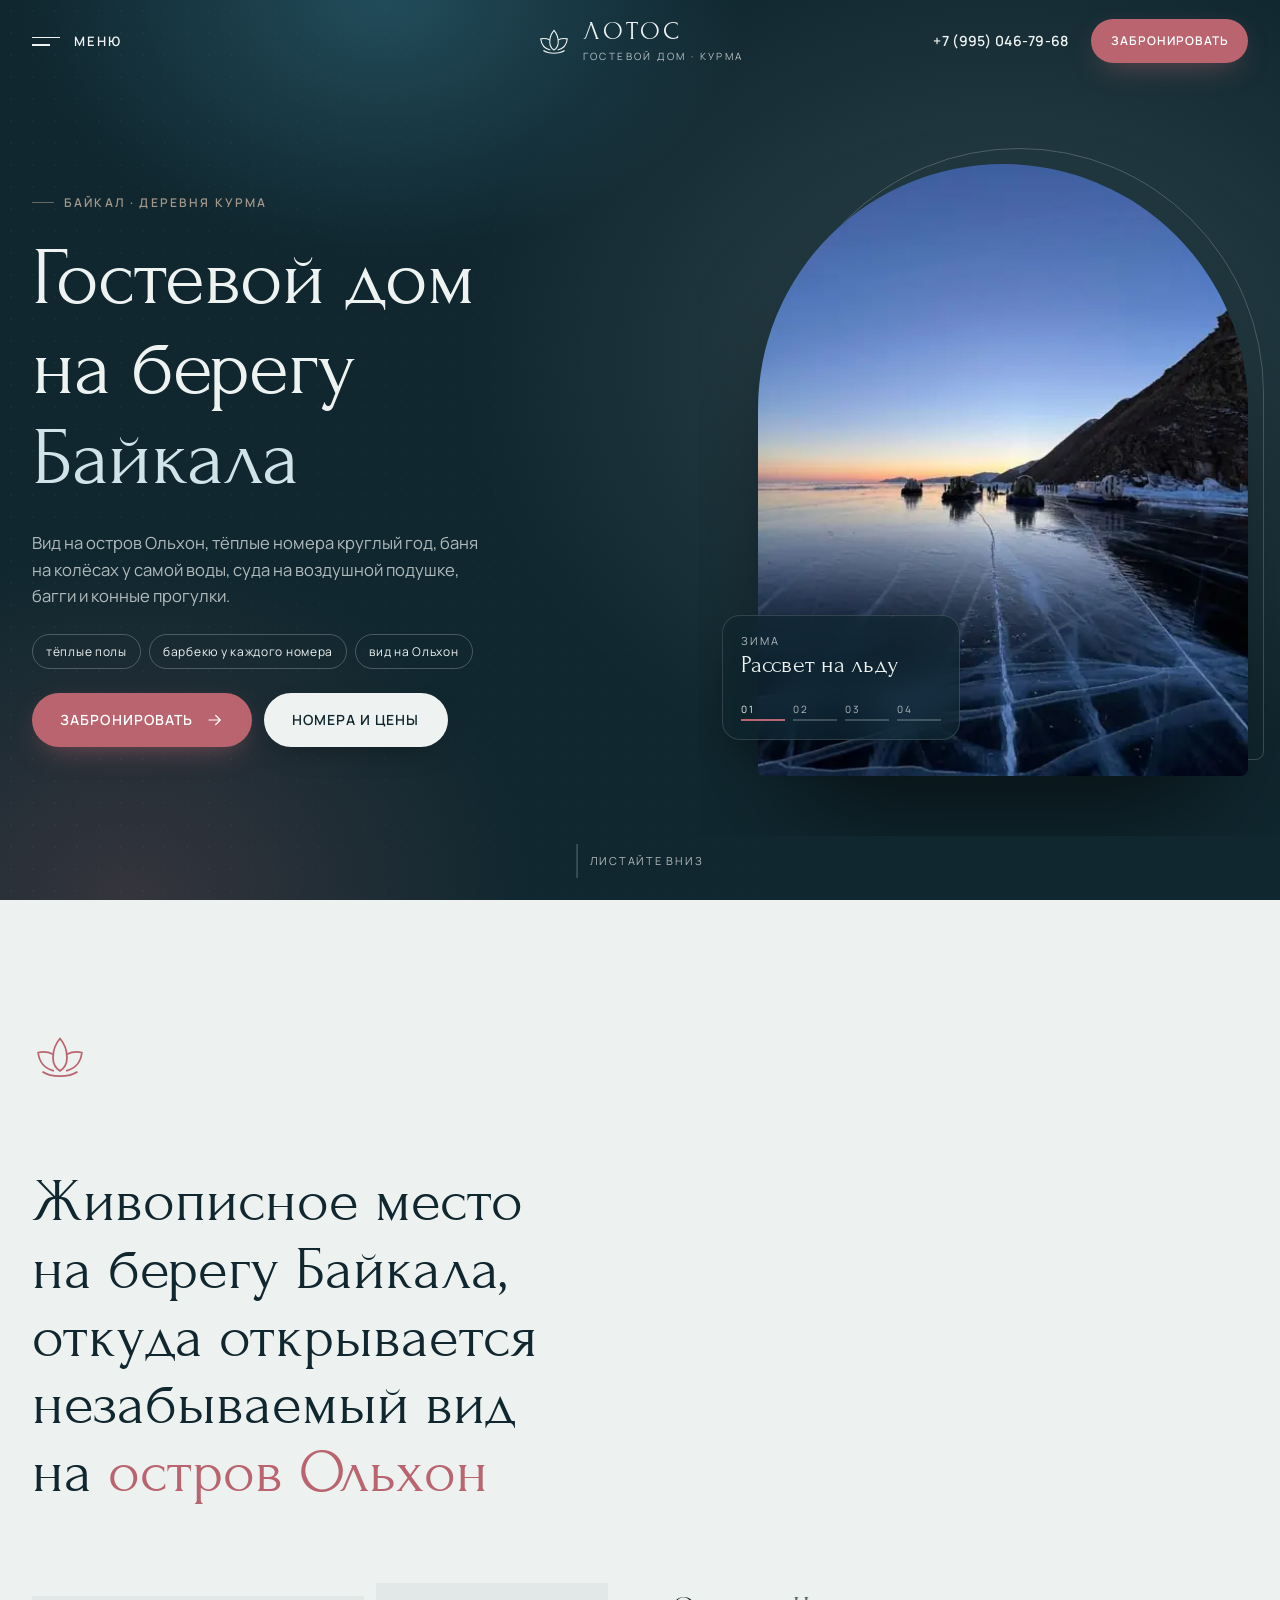
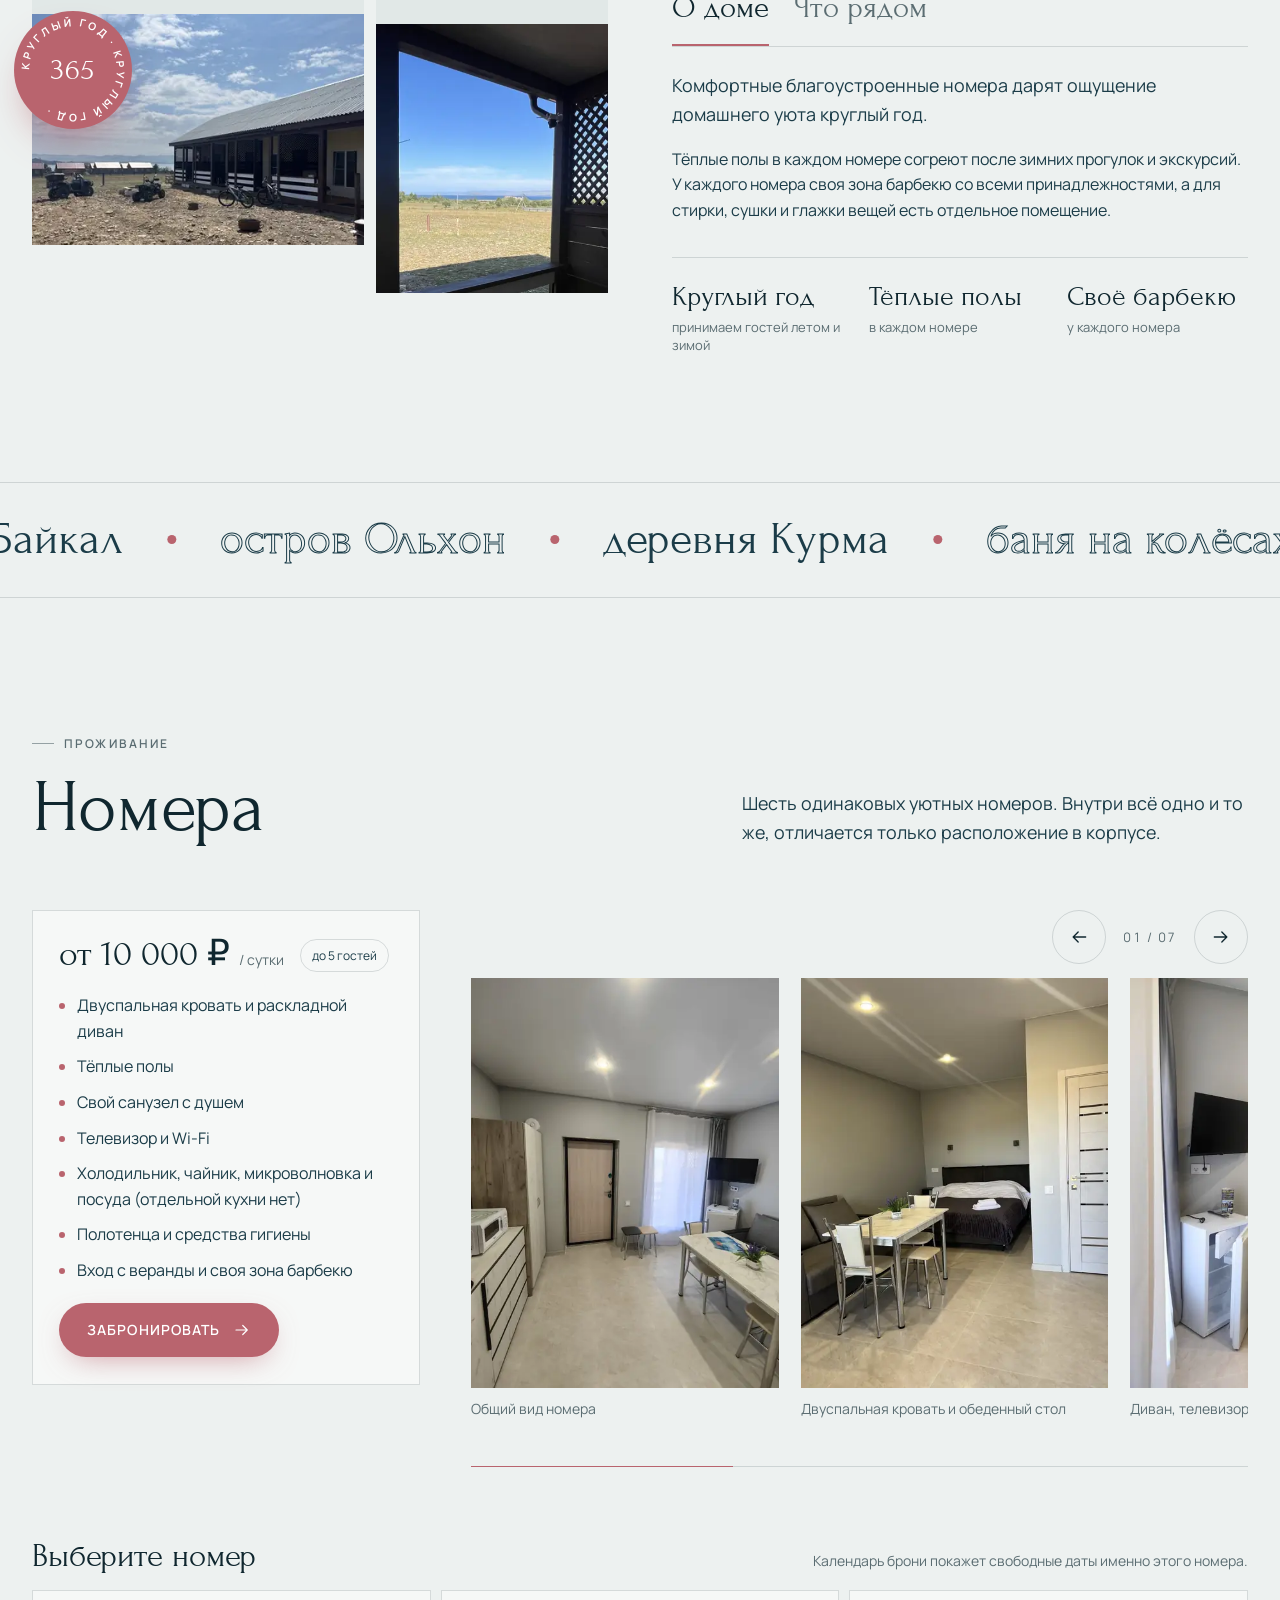
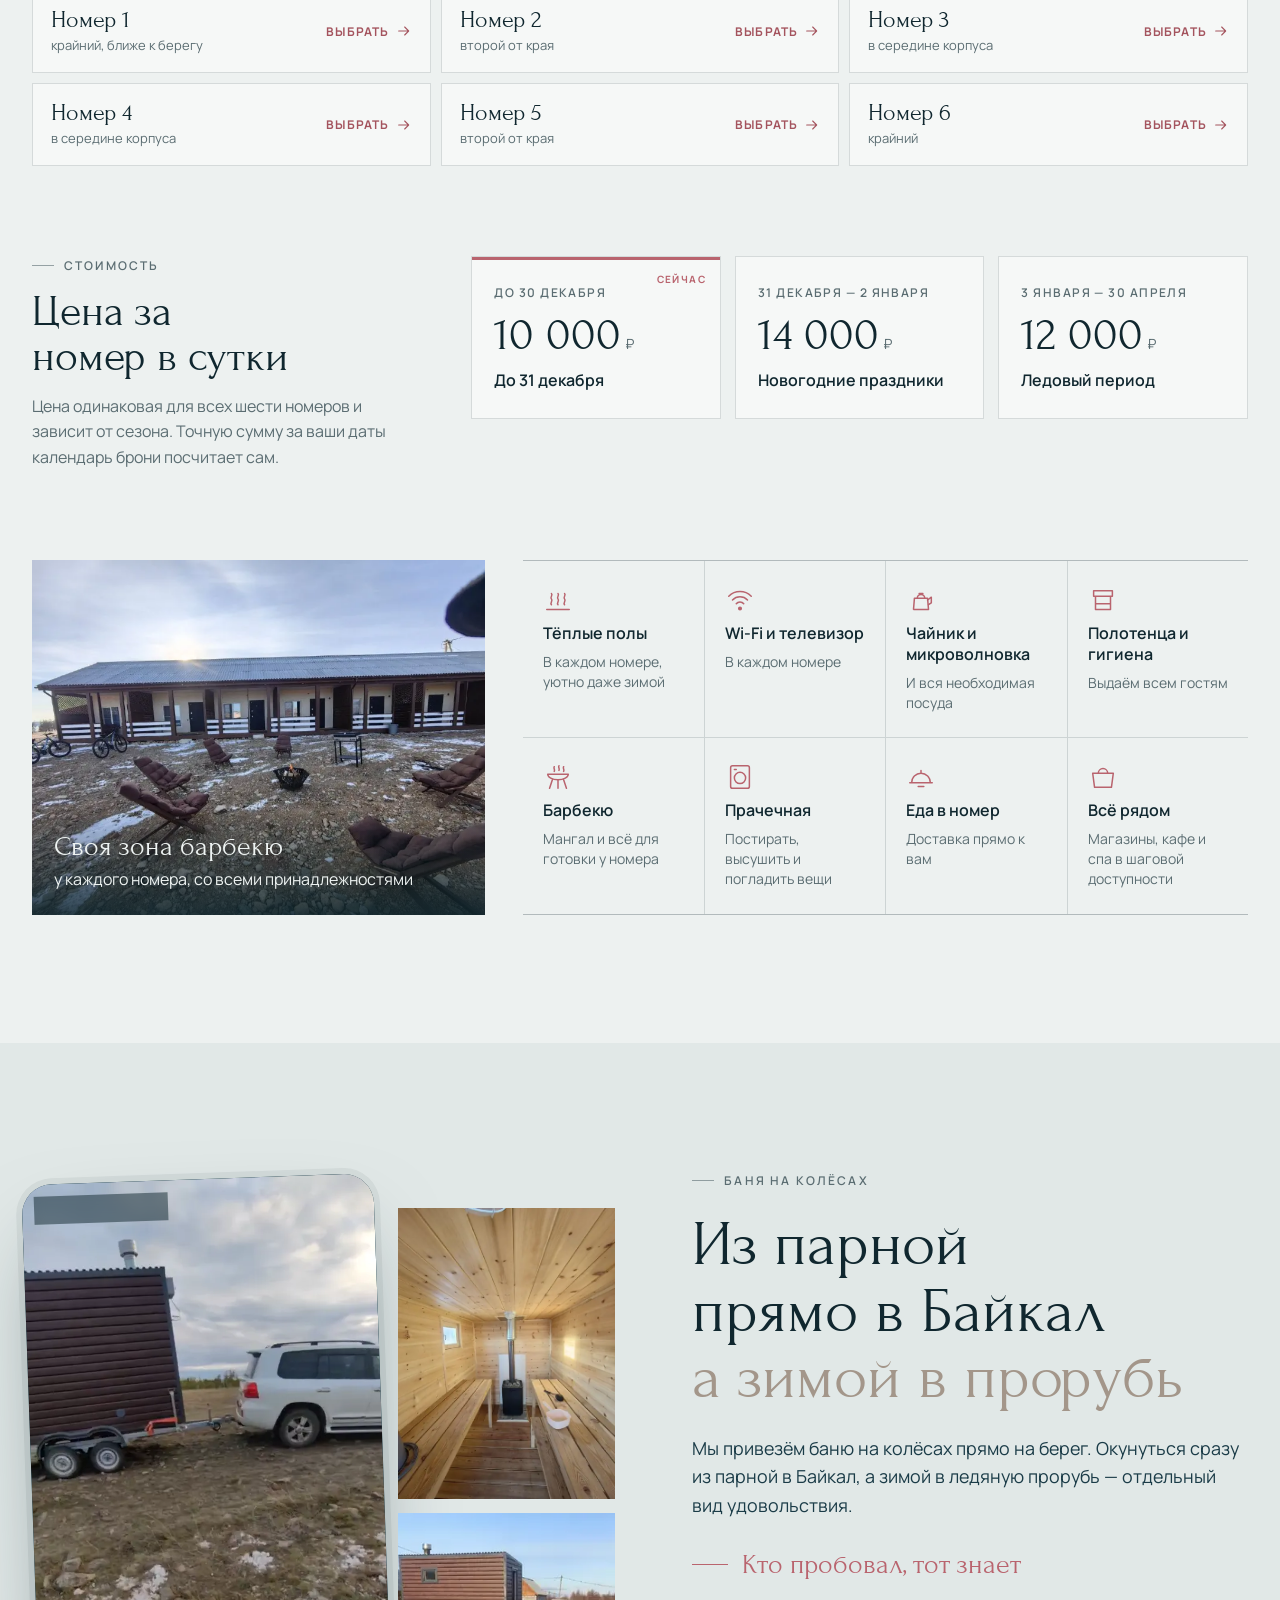
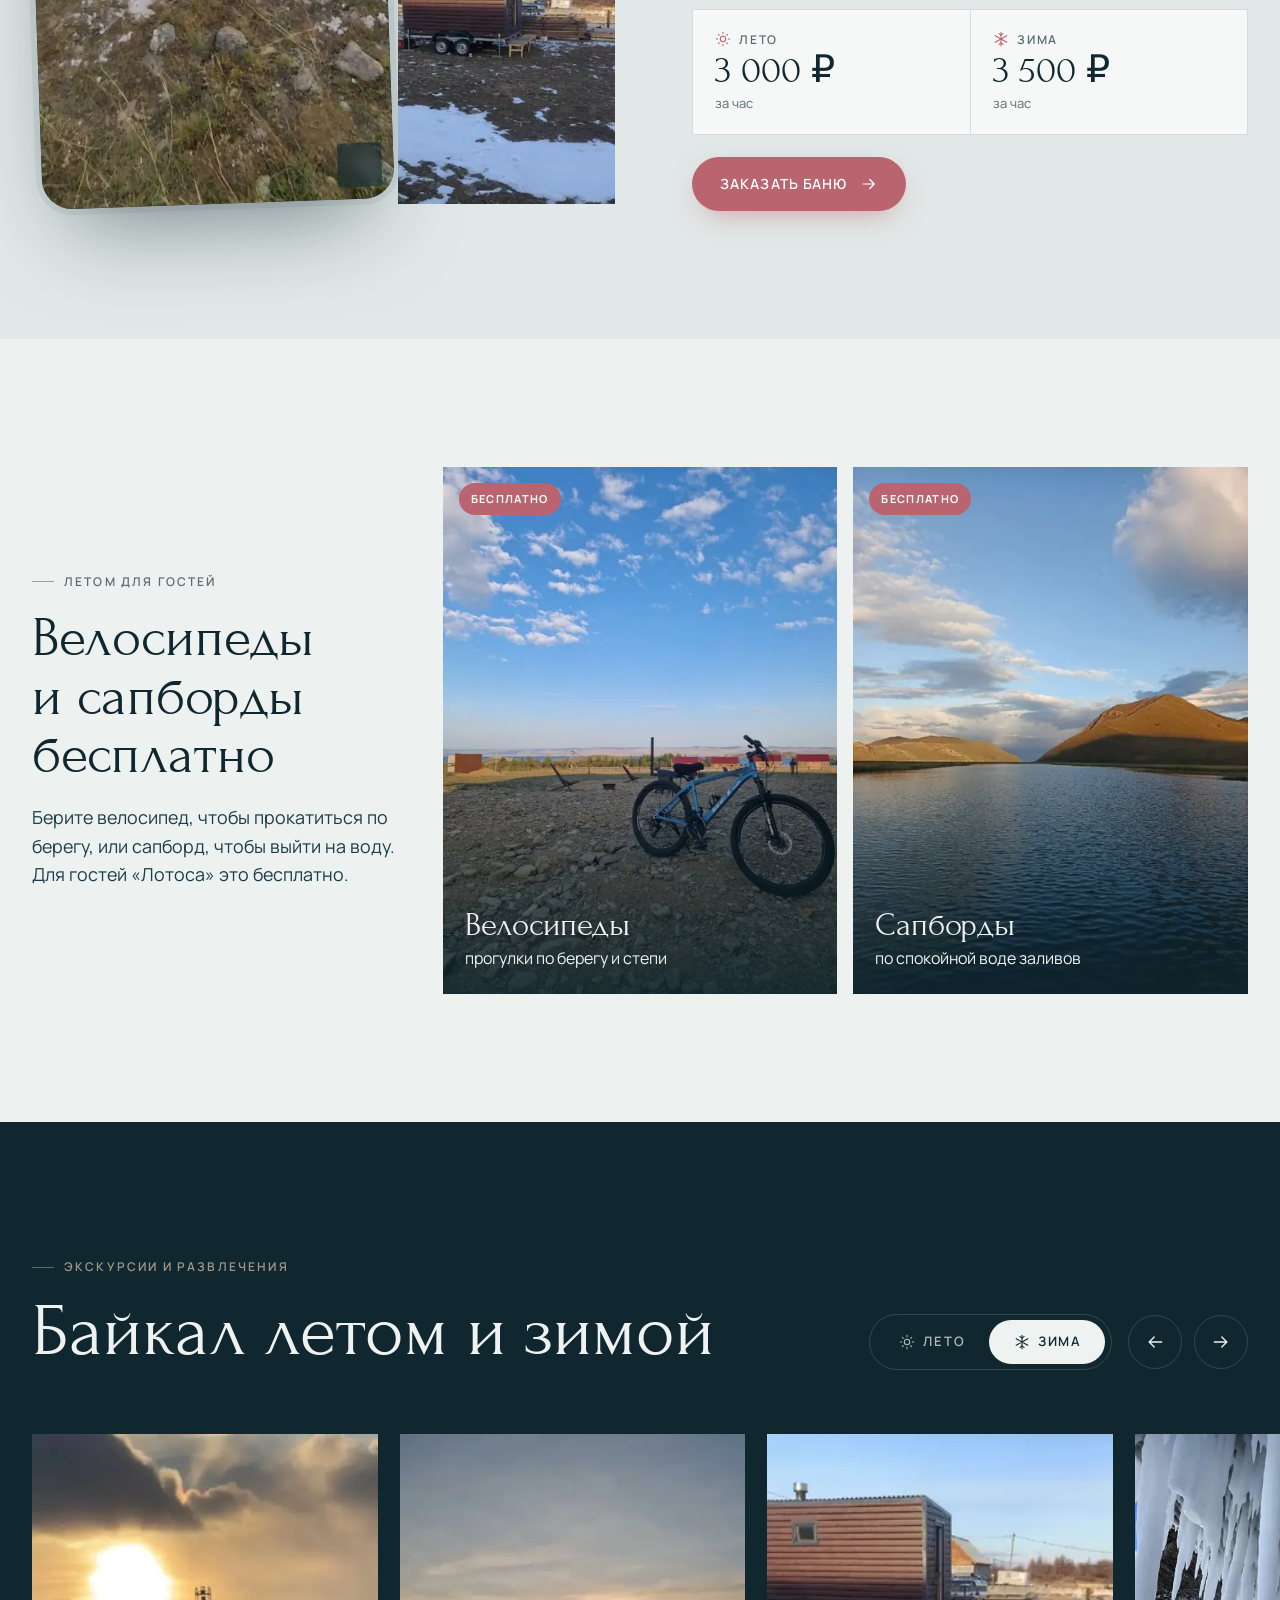
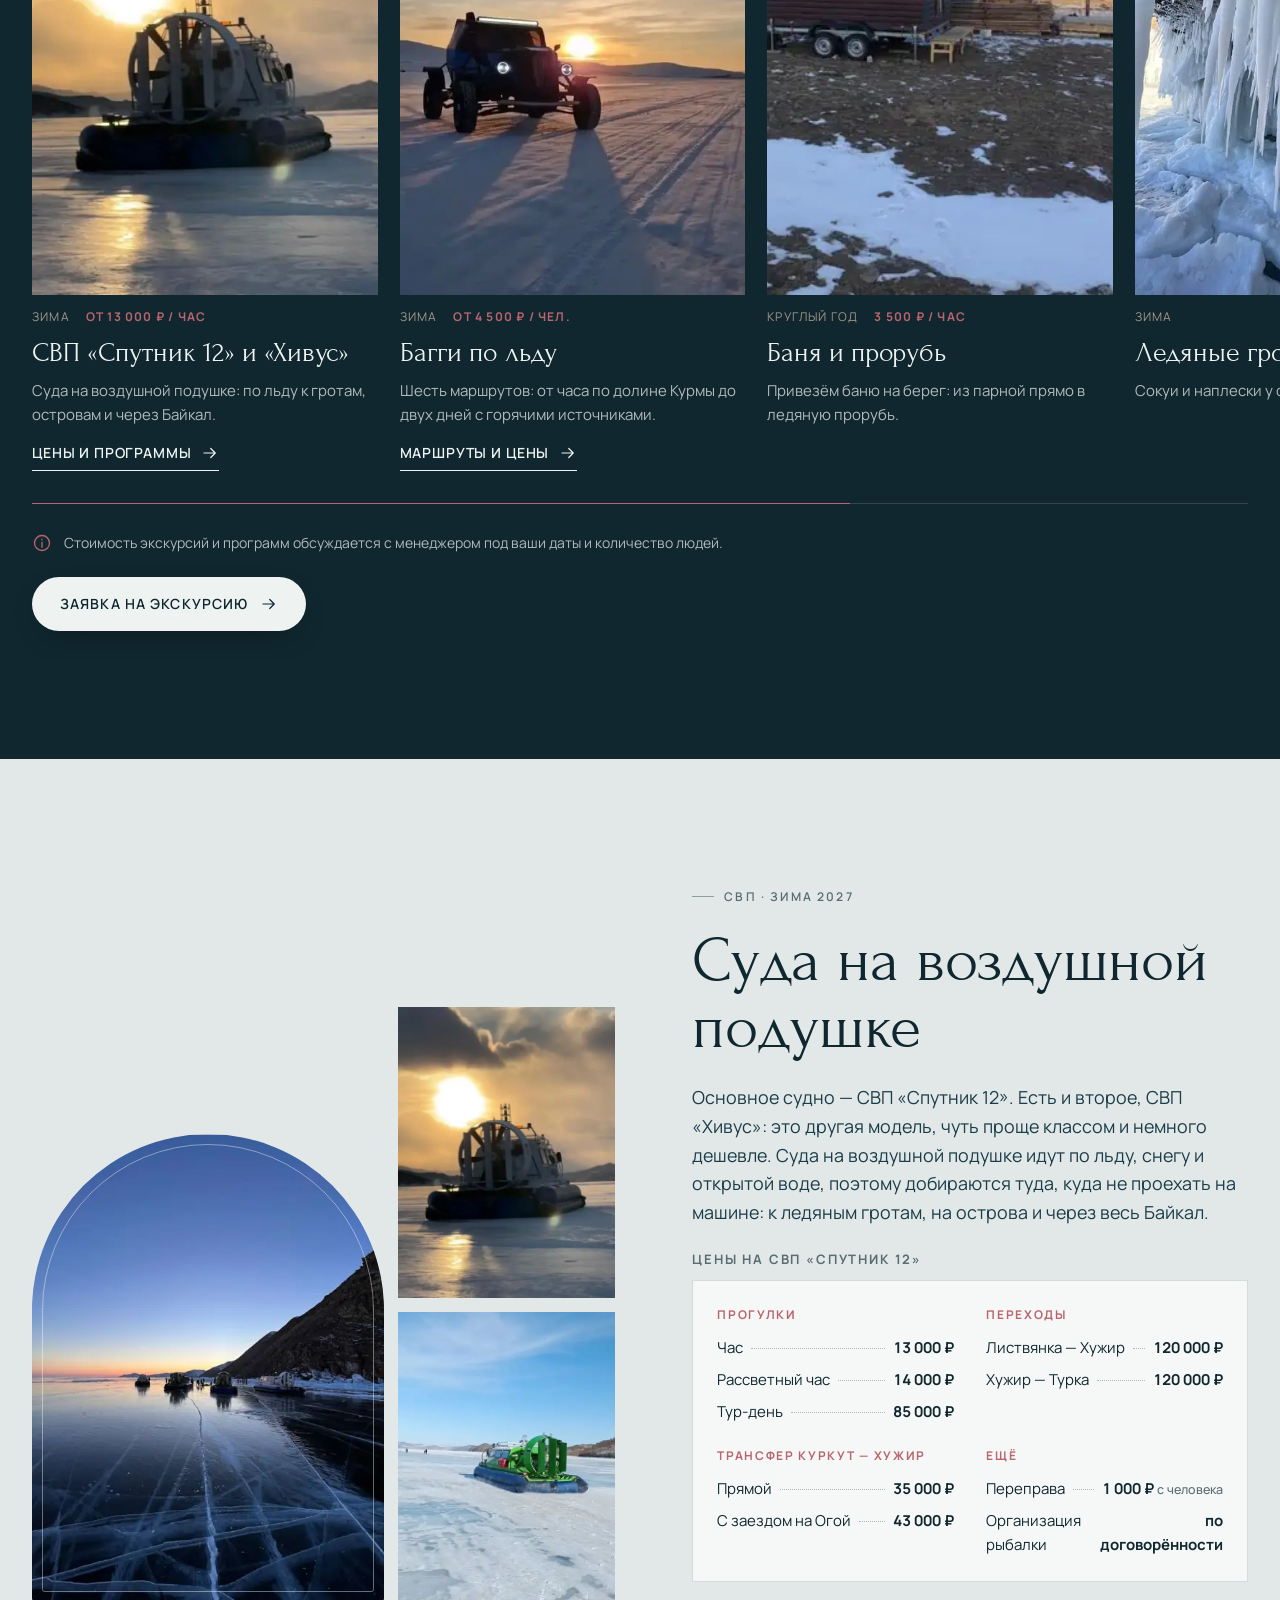
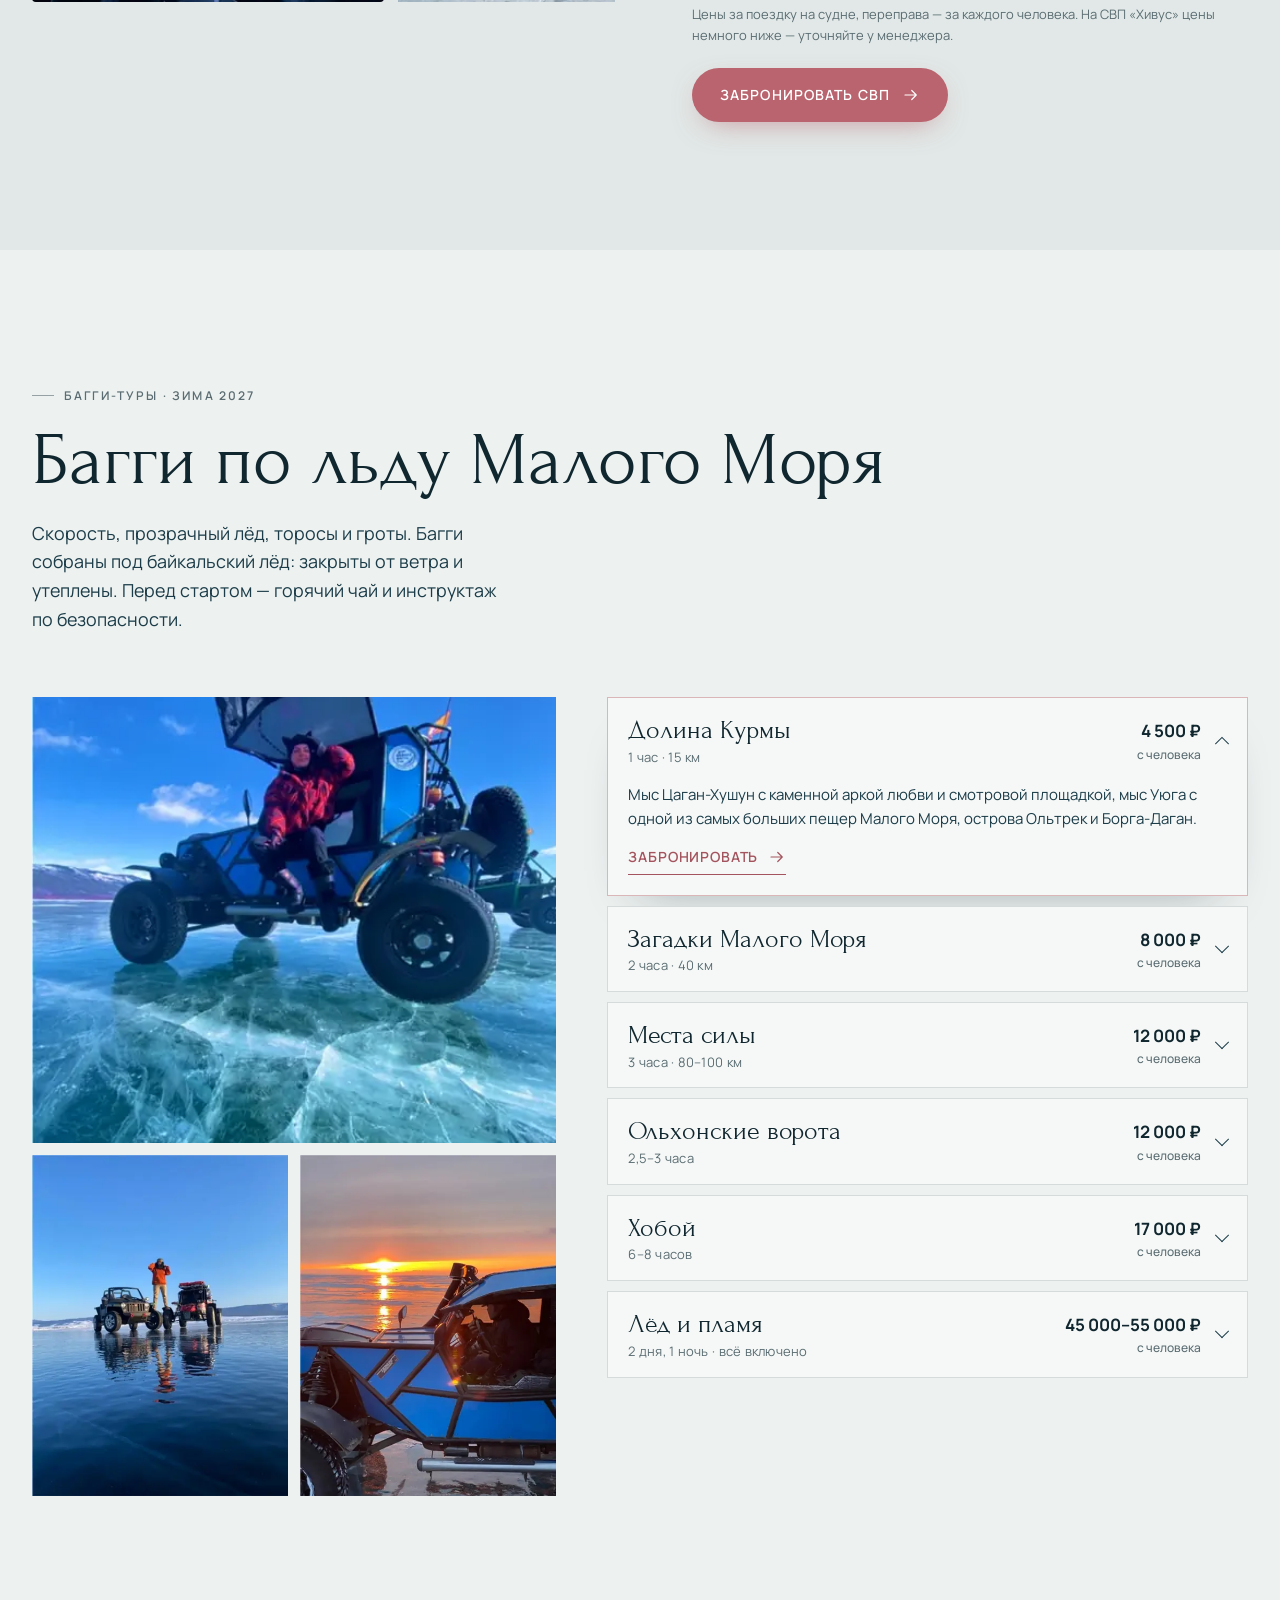
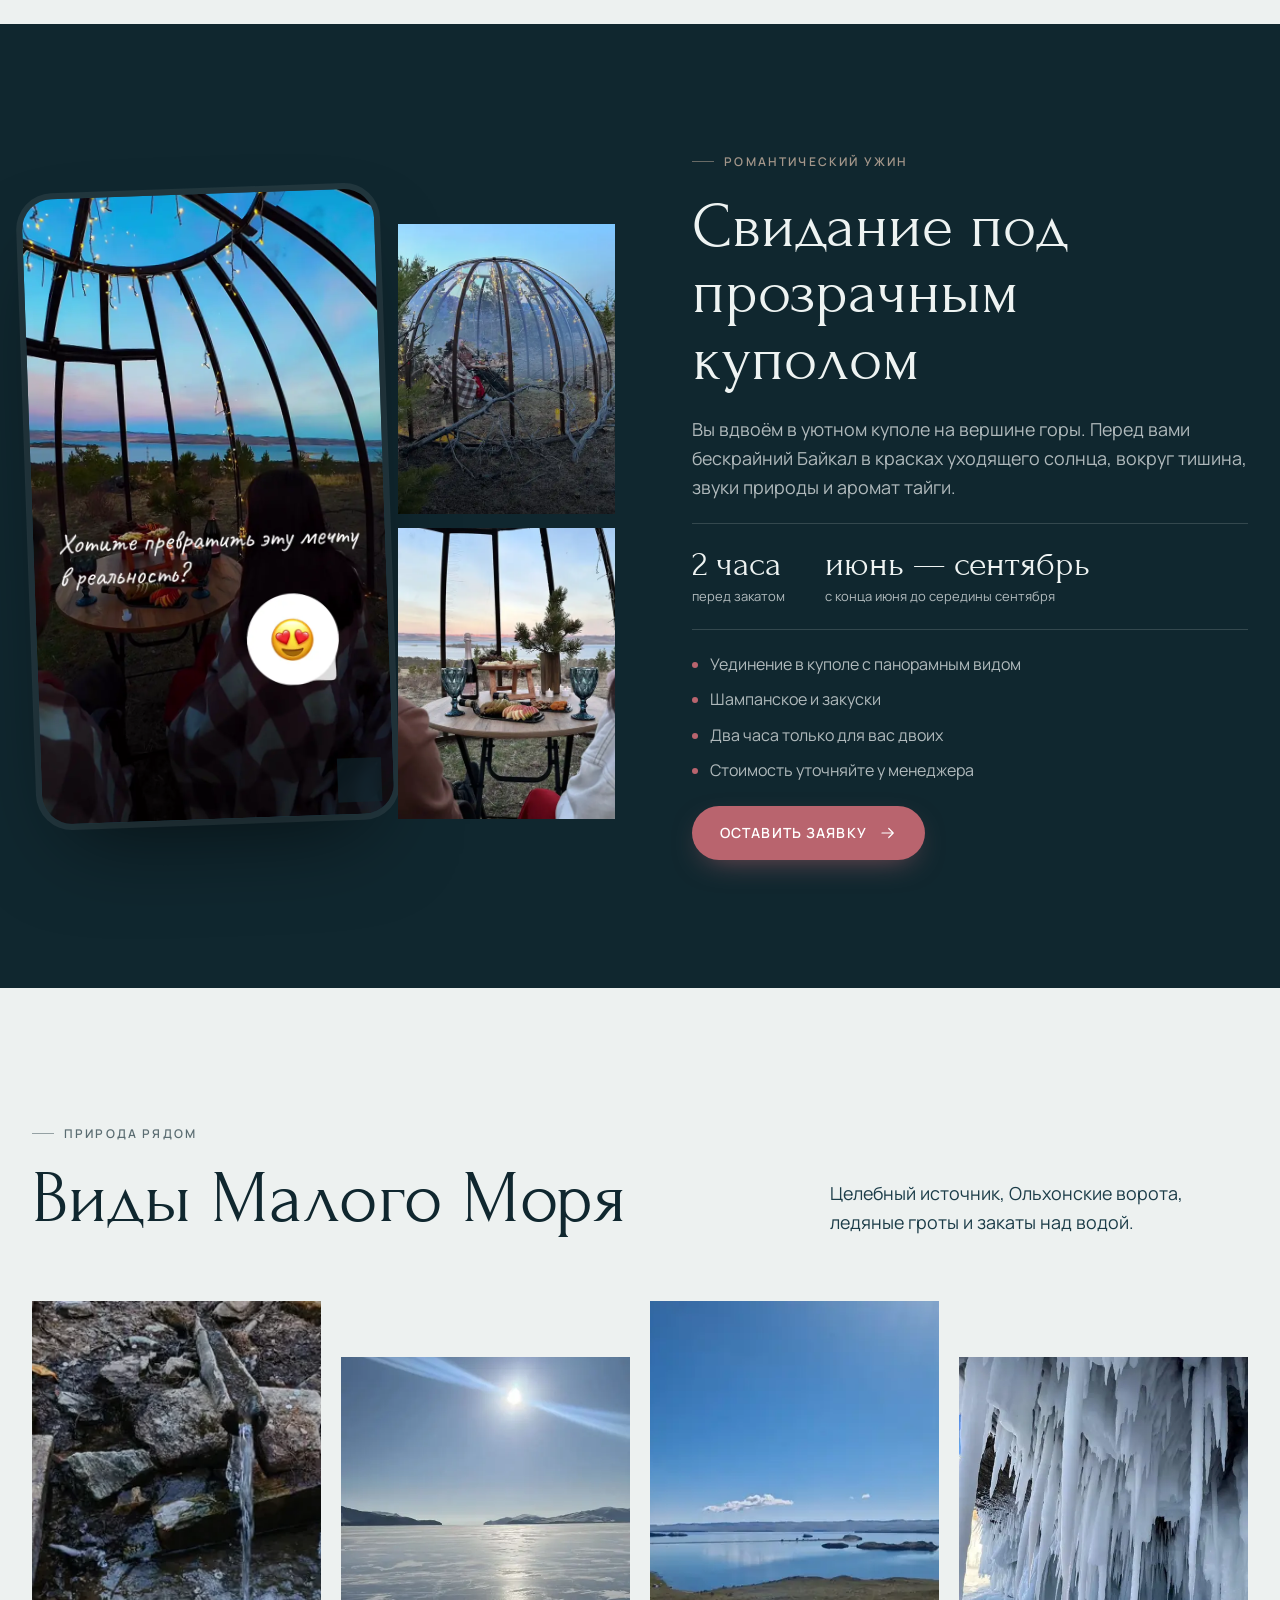
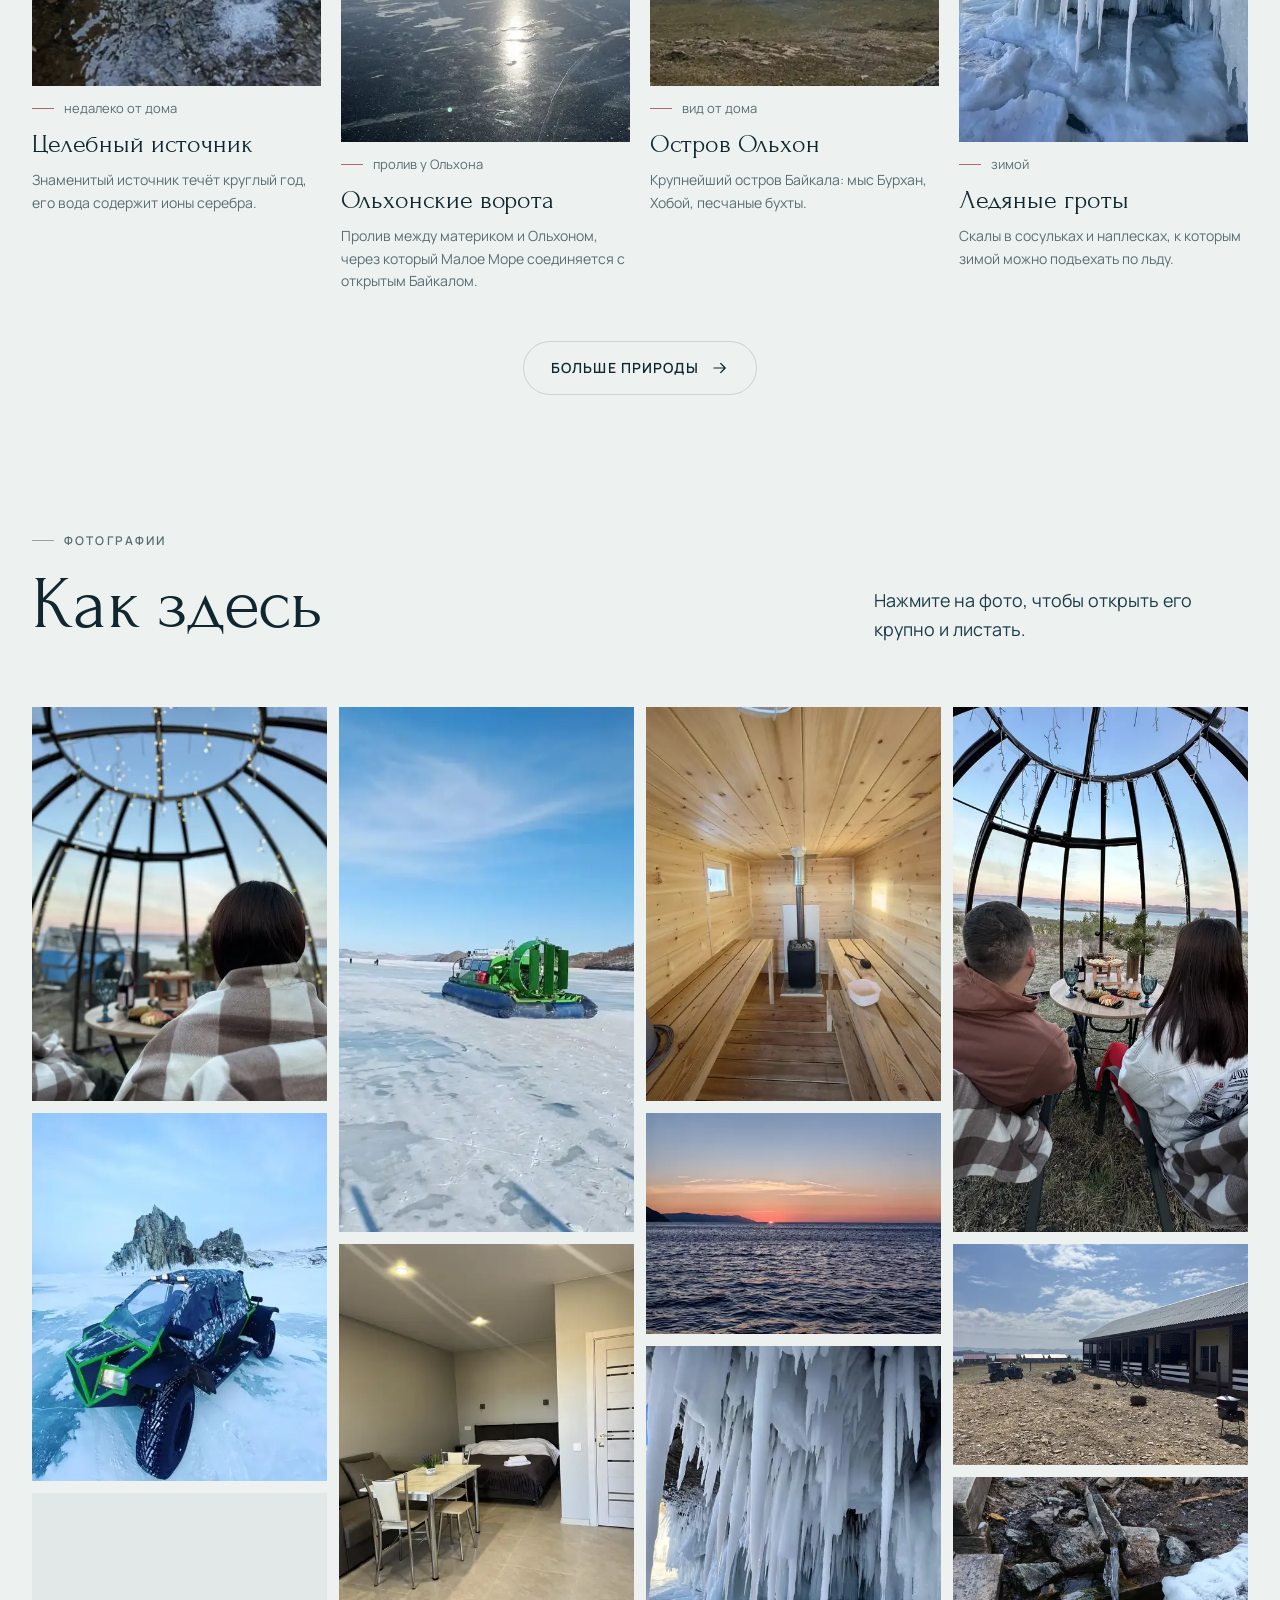
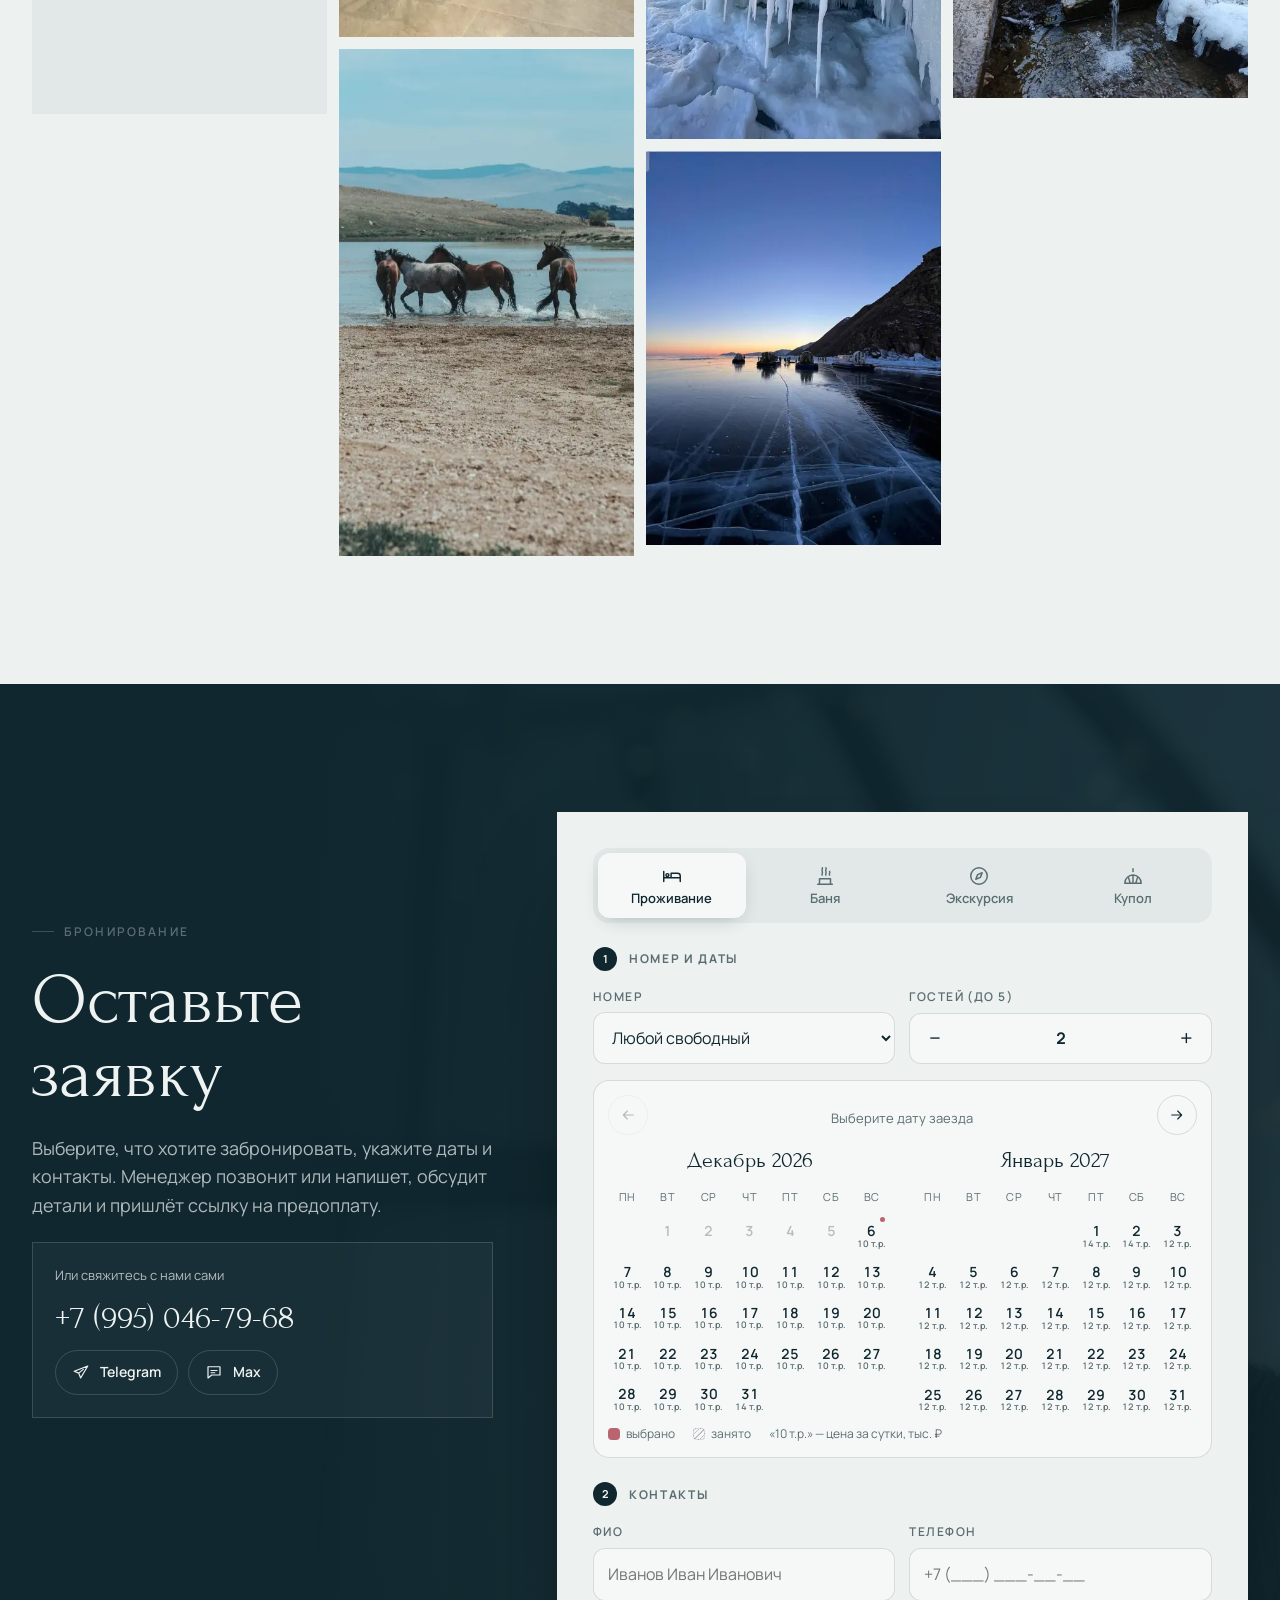
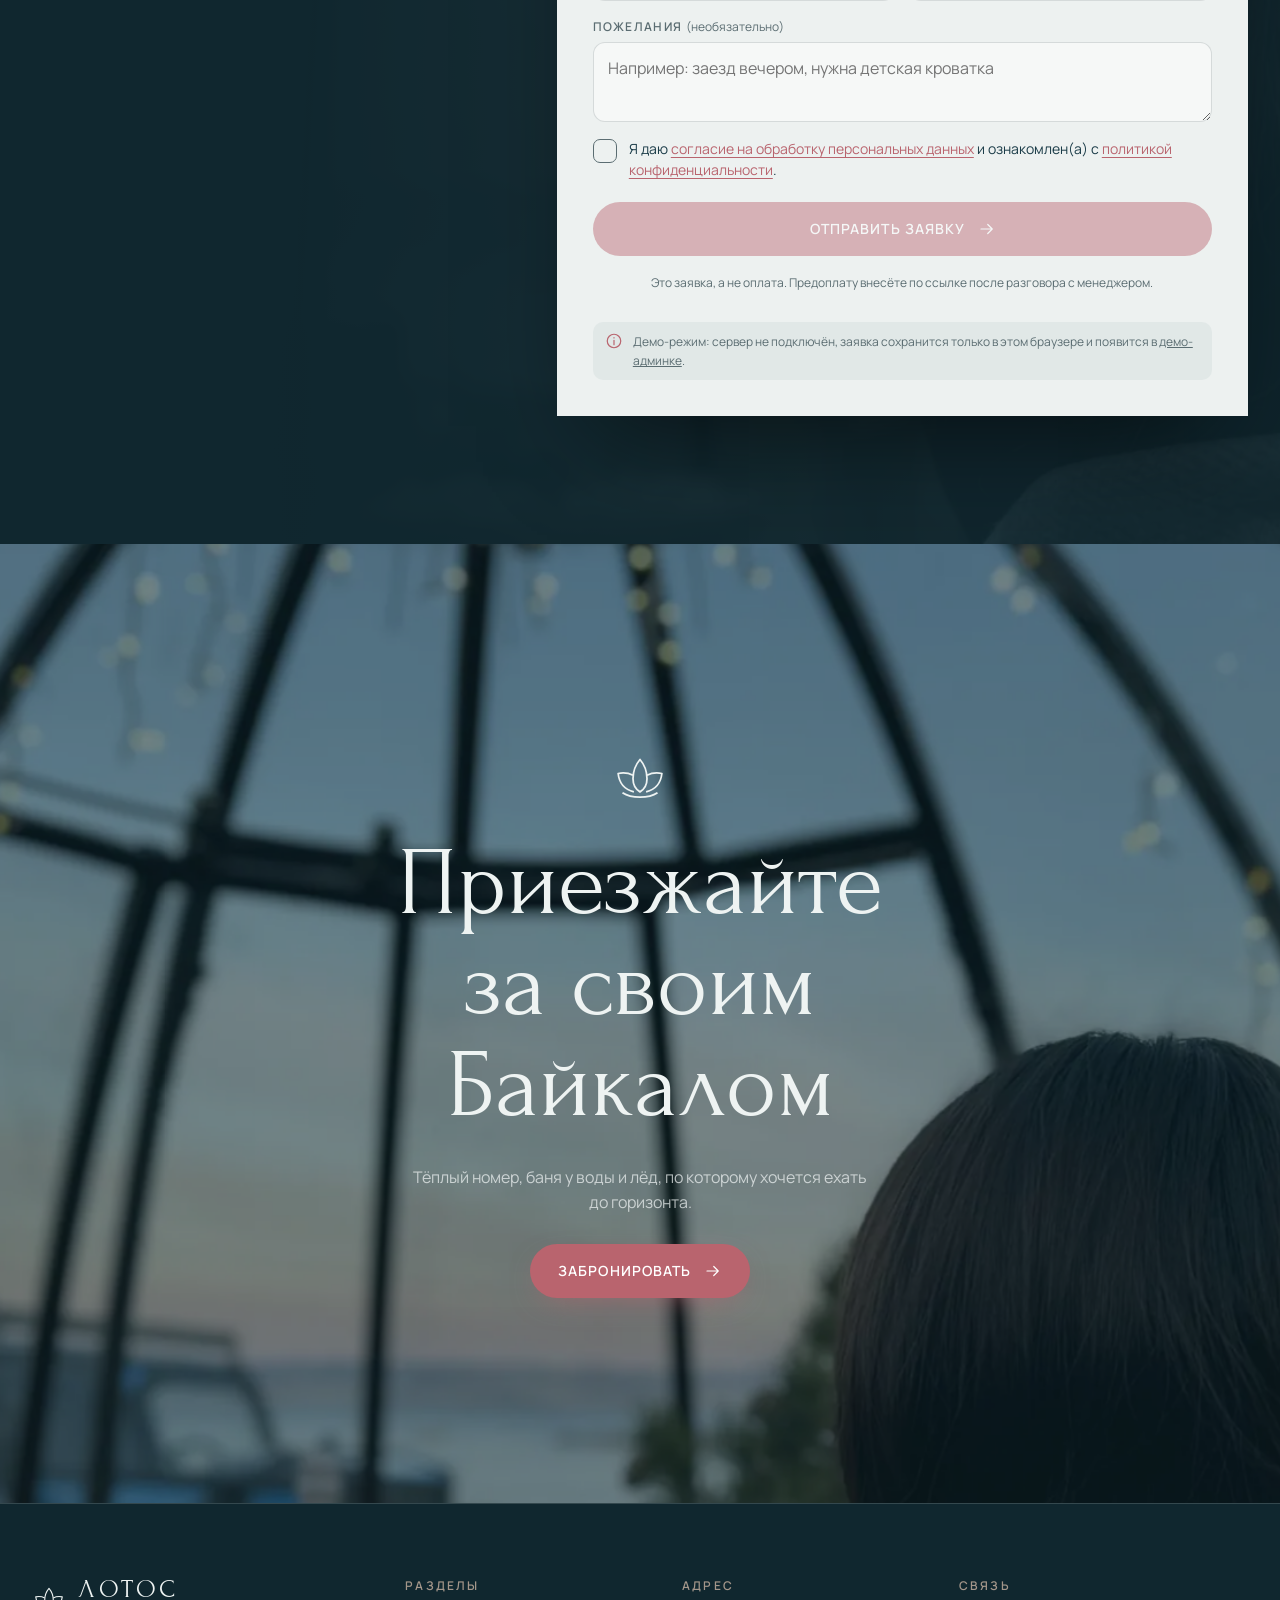
==== commit 3b7a4dda: "Add files via upload" ====
--- a/index.html
+++ b/index.html
@@ -737,28 +737,6 @@
   <a class="btn" href="#booking" data-book="stay">Забронировать</a>
 </div>
 
-<!-- ============ Окно номера ============ -->
-<div class="modal" id="roomModal" hidden role="dialog" aria-modal="true" aria-labelledby="rmTitle">
-  <div class="modal__bg" data-close></div>
-  <div class="modal__box">
-    <button class="modal__x" data-close aria-label="Закрыть"><svg><use href="#x"/></svg></button>
-    <div class="rm">
-      <div class="rm__gal">
-        <div class="rm__main"><img id="rmMain" src="data:," alt="" sizes="(max-width:820px) 100vw, 55vw"></div>
-        <div class="rm__thumbs" id="rmThumbs"></div>
-      </div>
-      <div class="rm__info">
-        <div class="eyebrow">Номер</div>
-        <h3 id="rmTitle"></h3>
-        <p id="rmText" class="lead"></p>
-        <ul id="rmList"></ul>
-        <p style="color:var(--muted);font-size:14px" id="rmPrice"></p>
-        <a class="btn" href="#booking" id="rmBook" data-book="stay" style="justify-self:start">Забронировать <svg><use href="#arr"/></svg></a>
-      </div>
-    </div>
-  </div>
-</div>
-
 <!-- ============ Просмотр фото ============ -->
 <div class="modal lightbox" id="lightbox" hidden role="dialog" aria-modal="true" aria-label="Фотография">
   <div class="modal__bg" data-close></div>
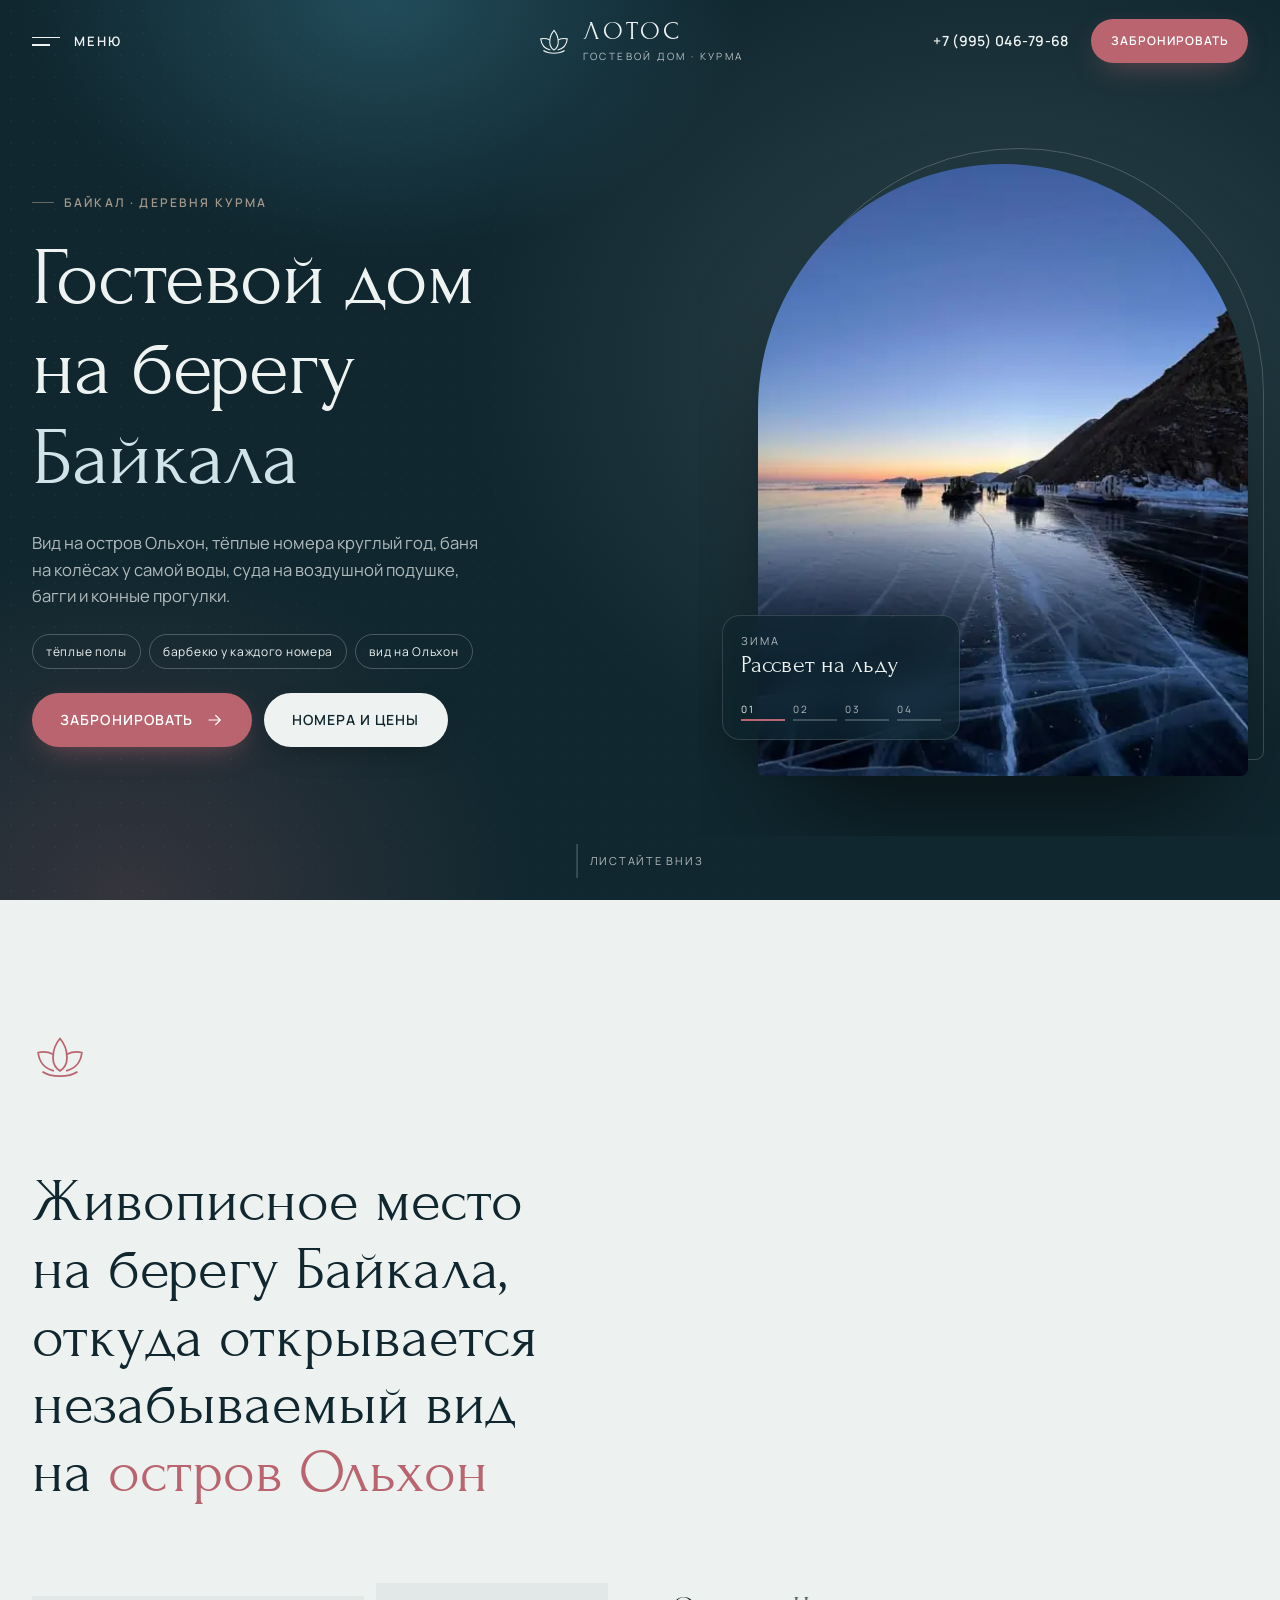
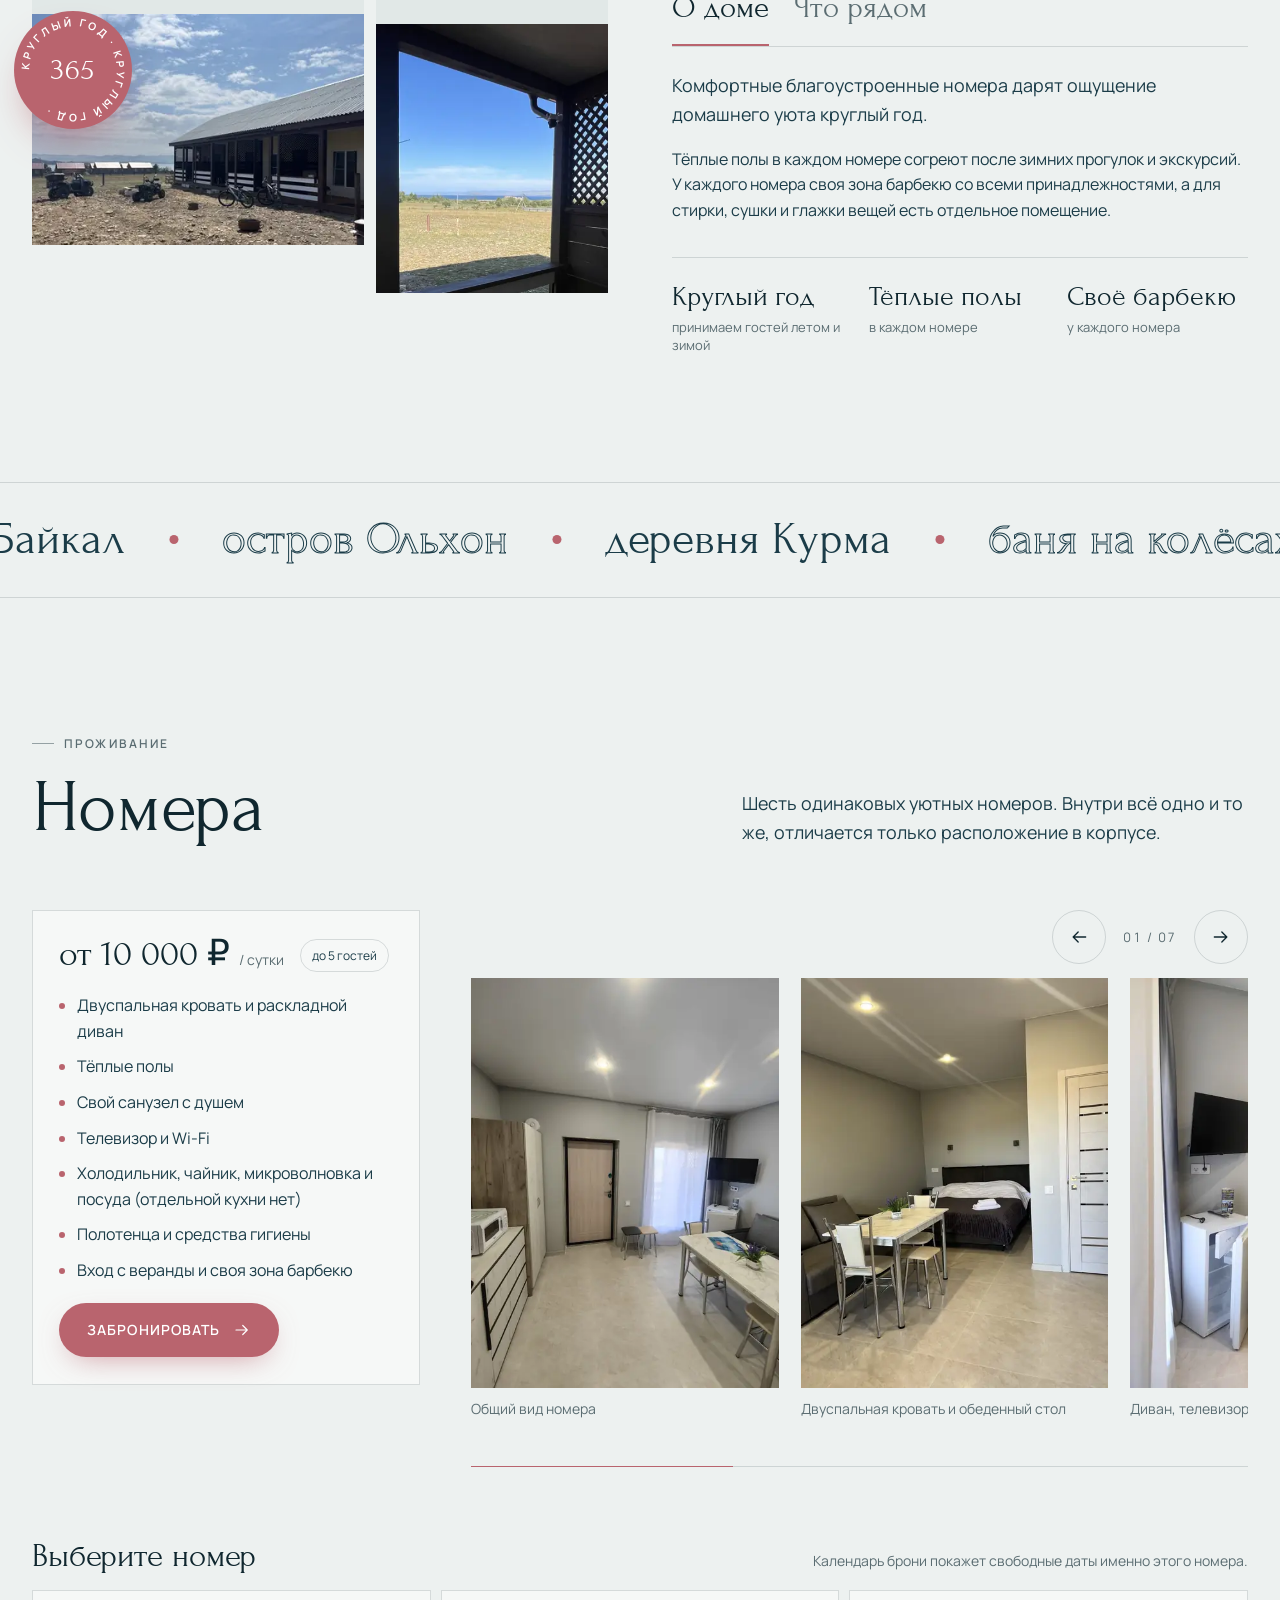
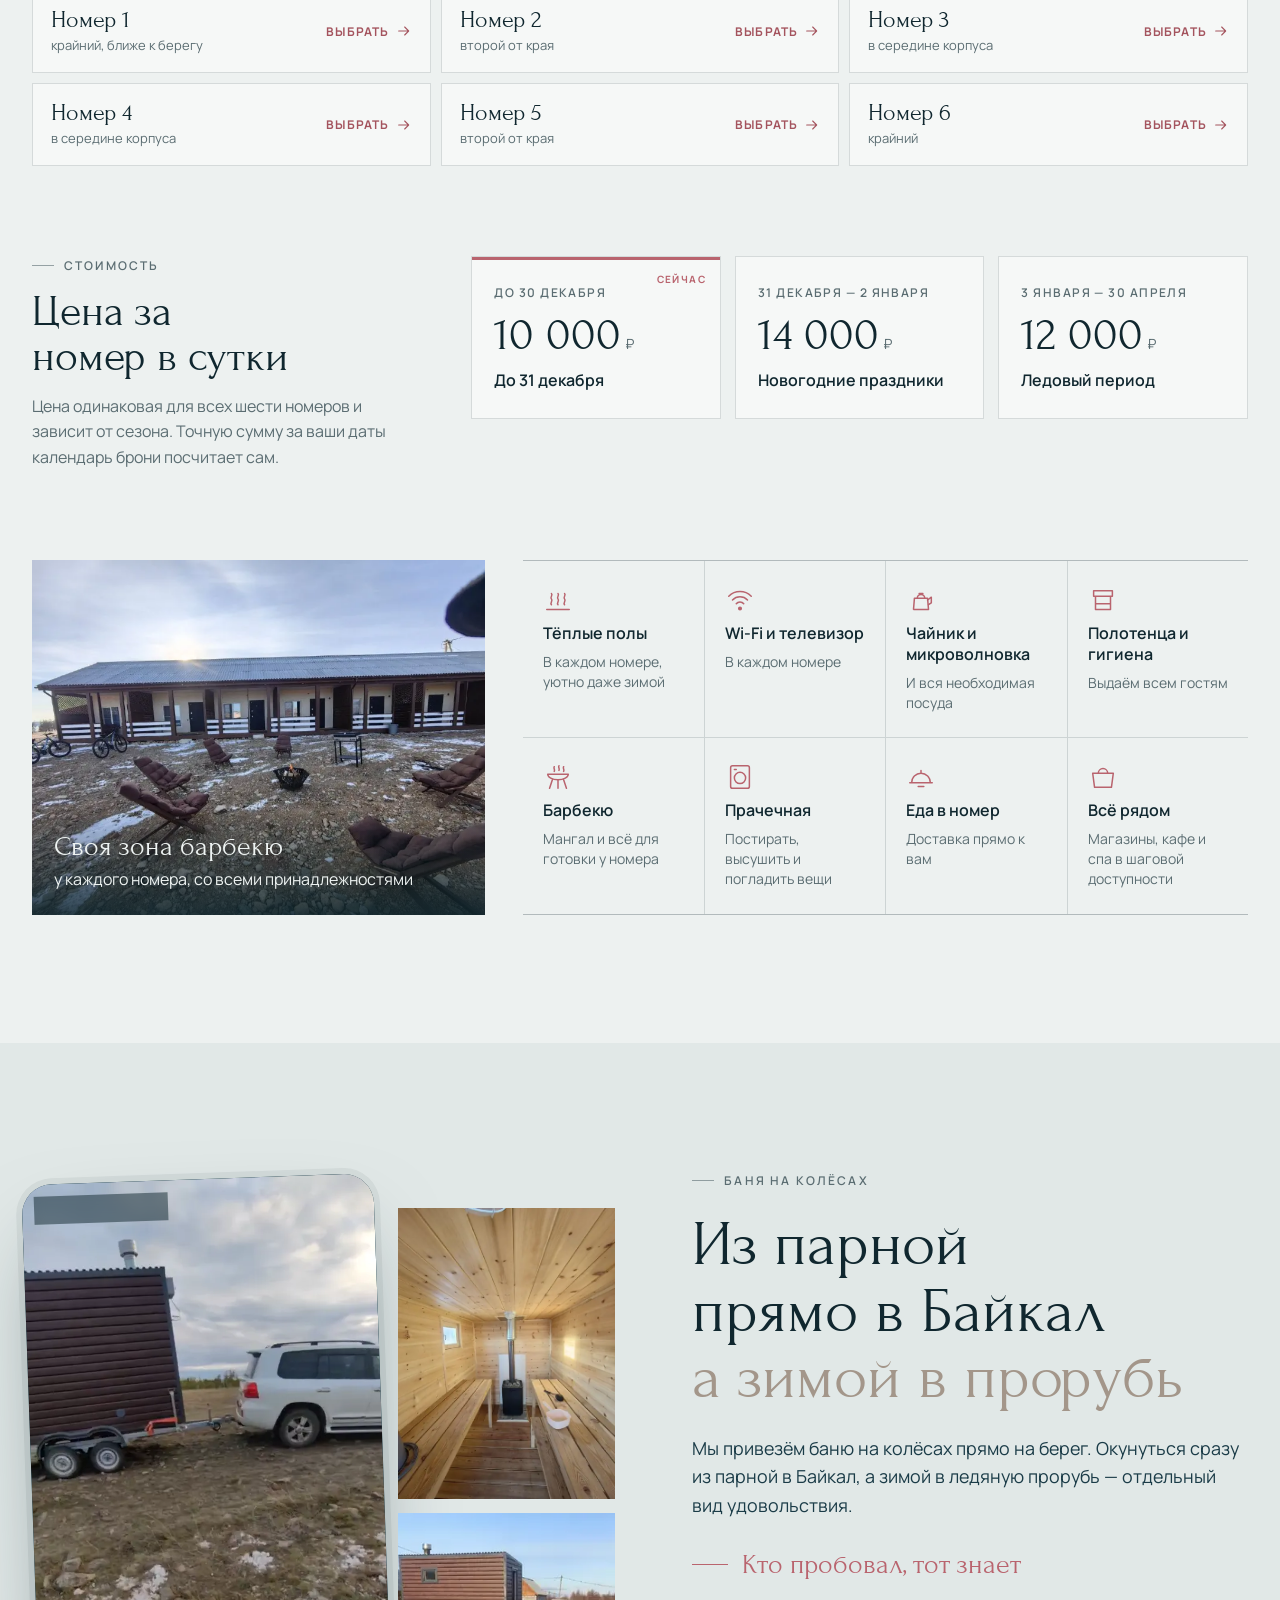
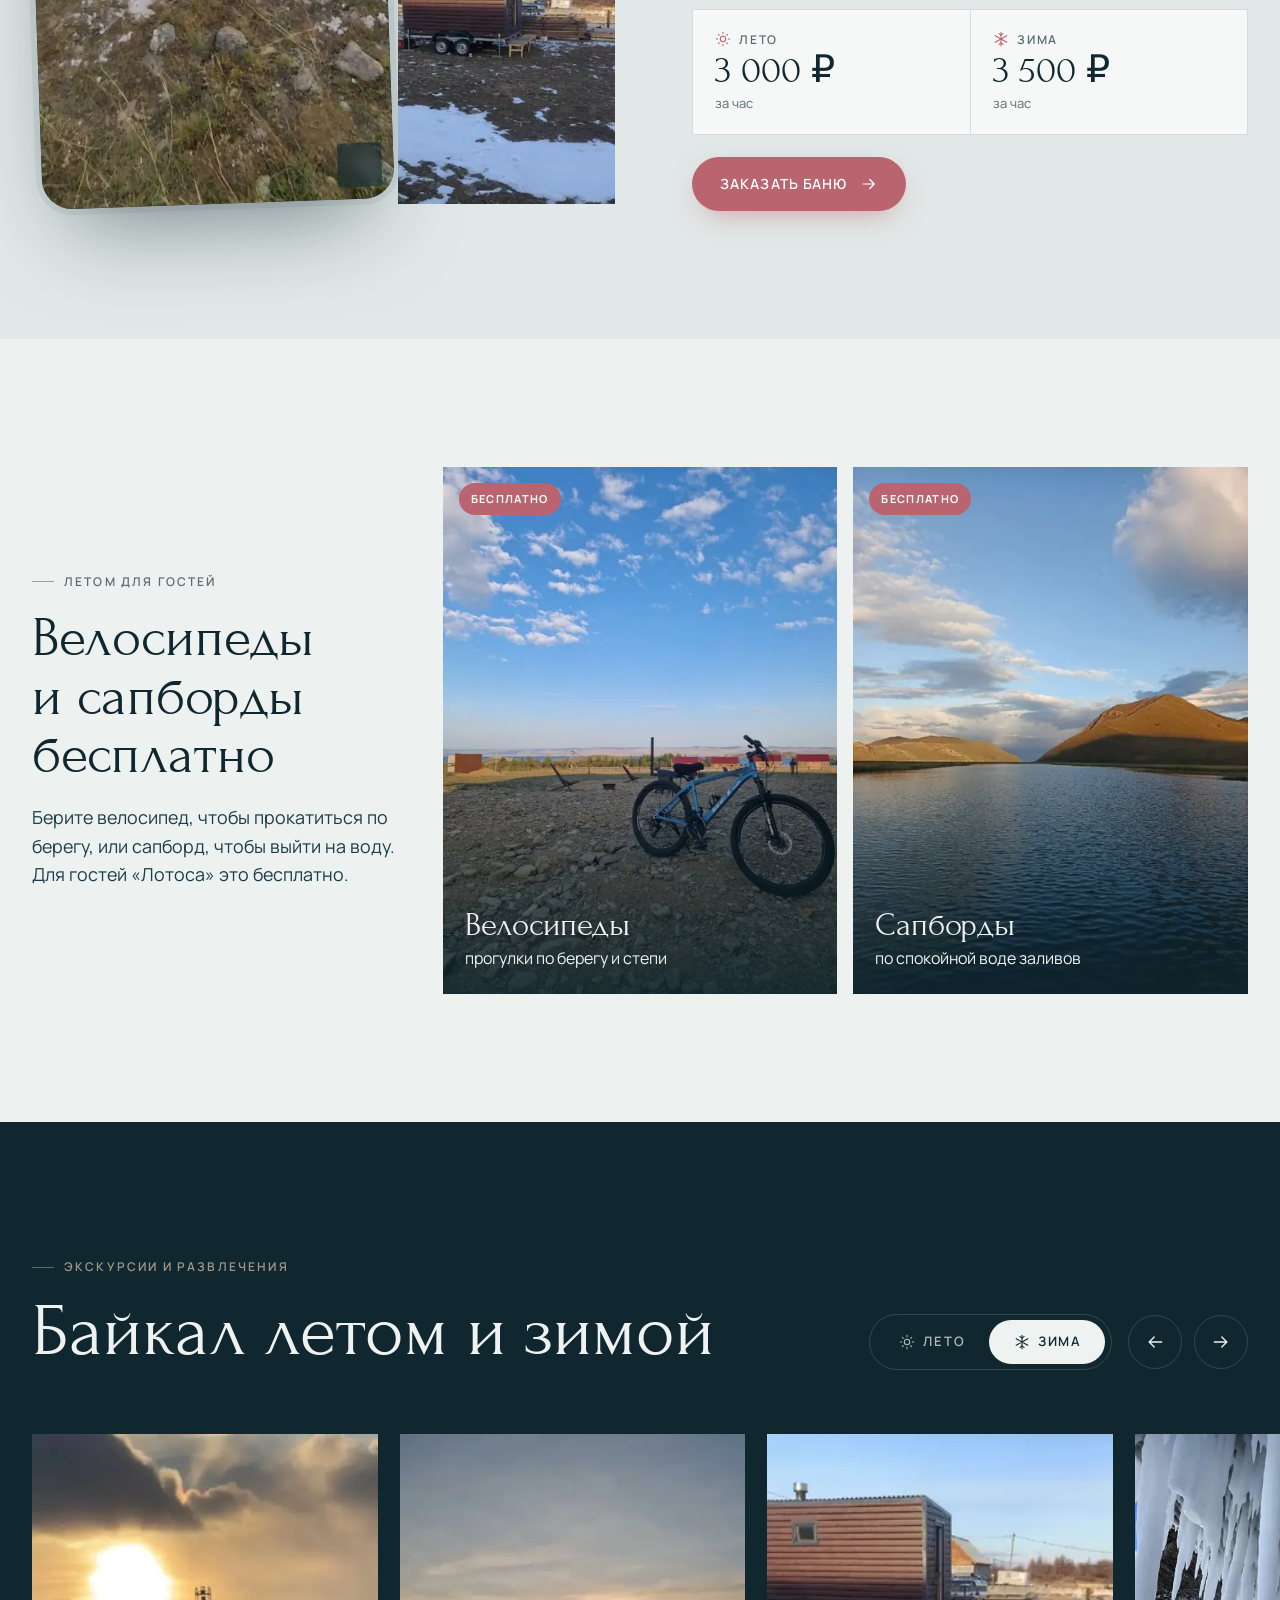
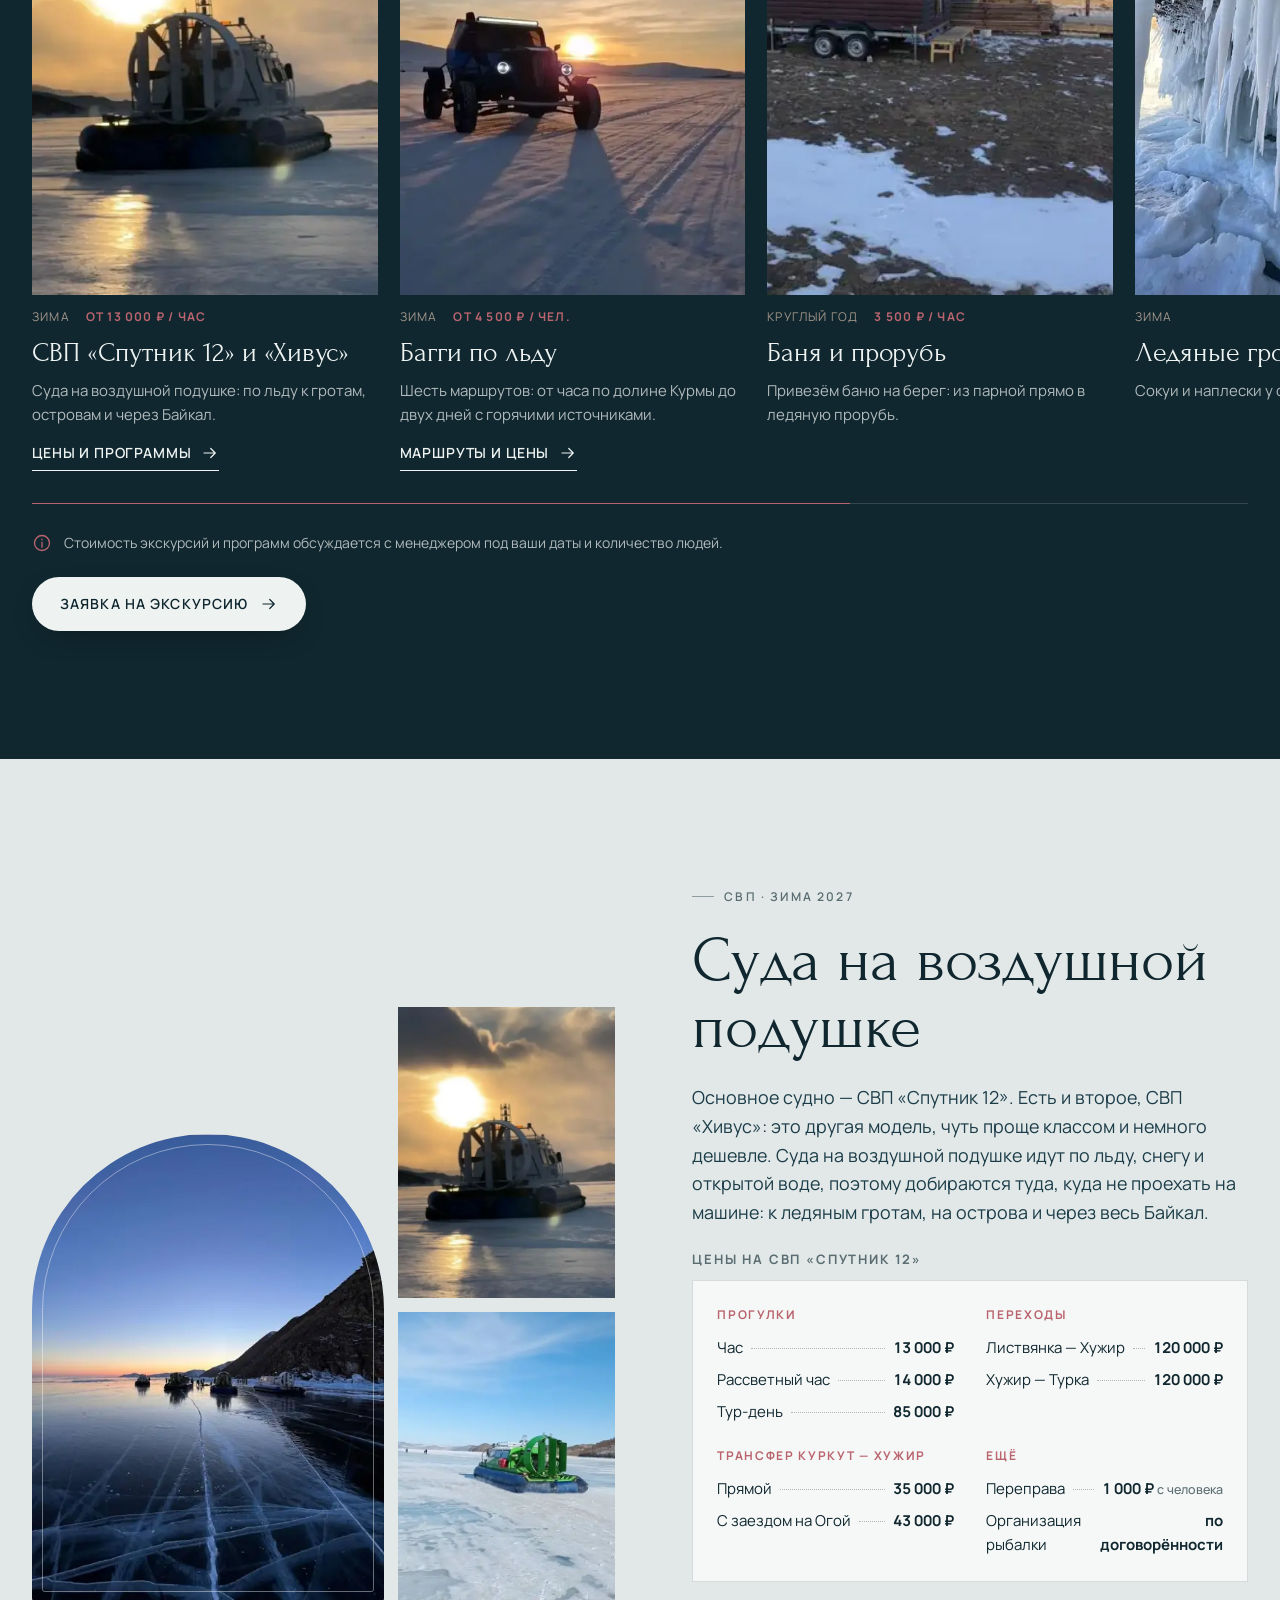
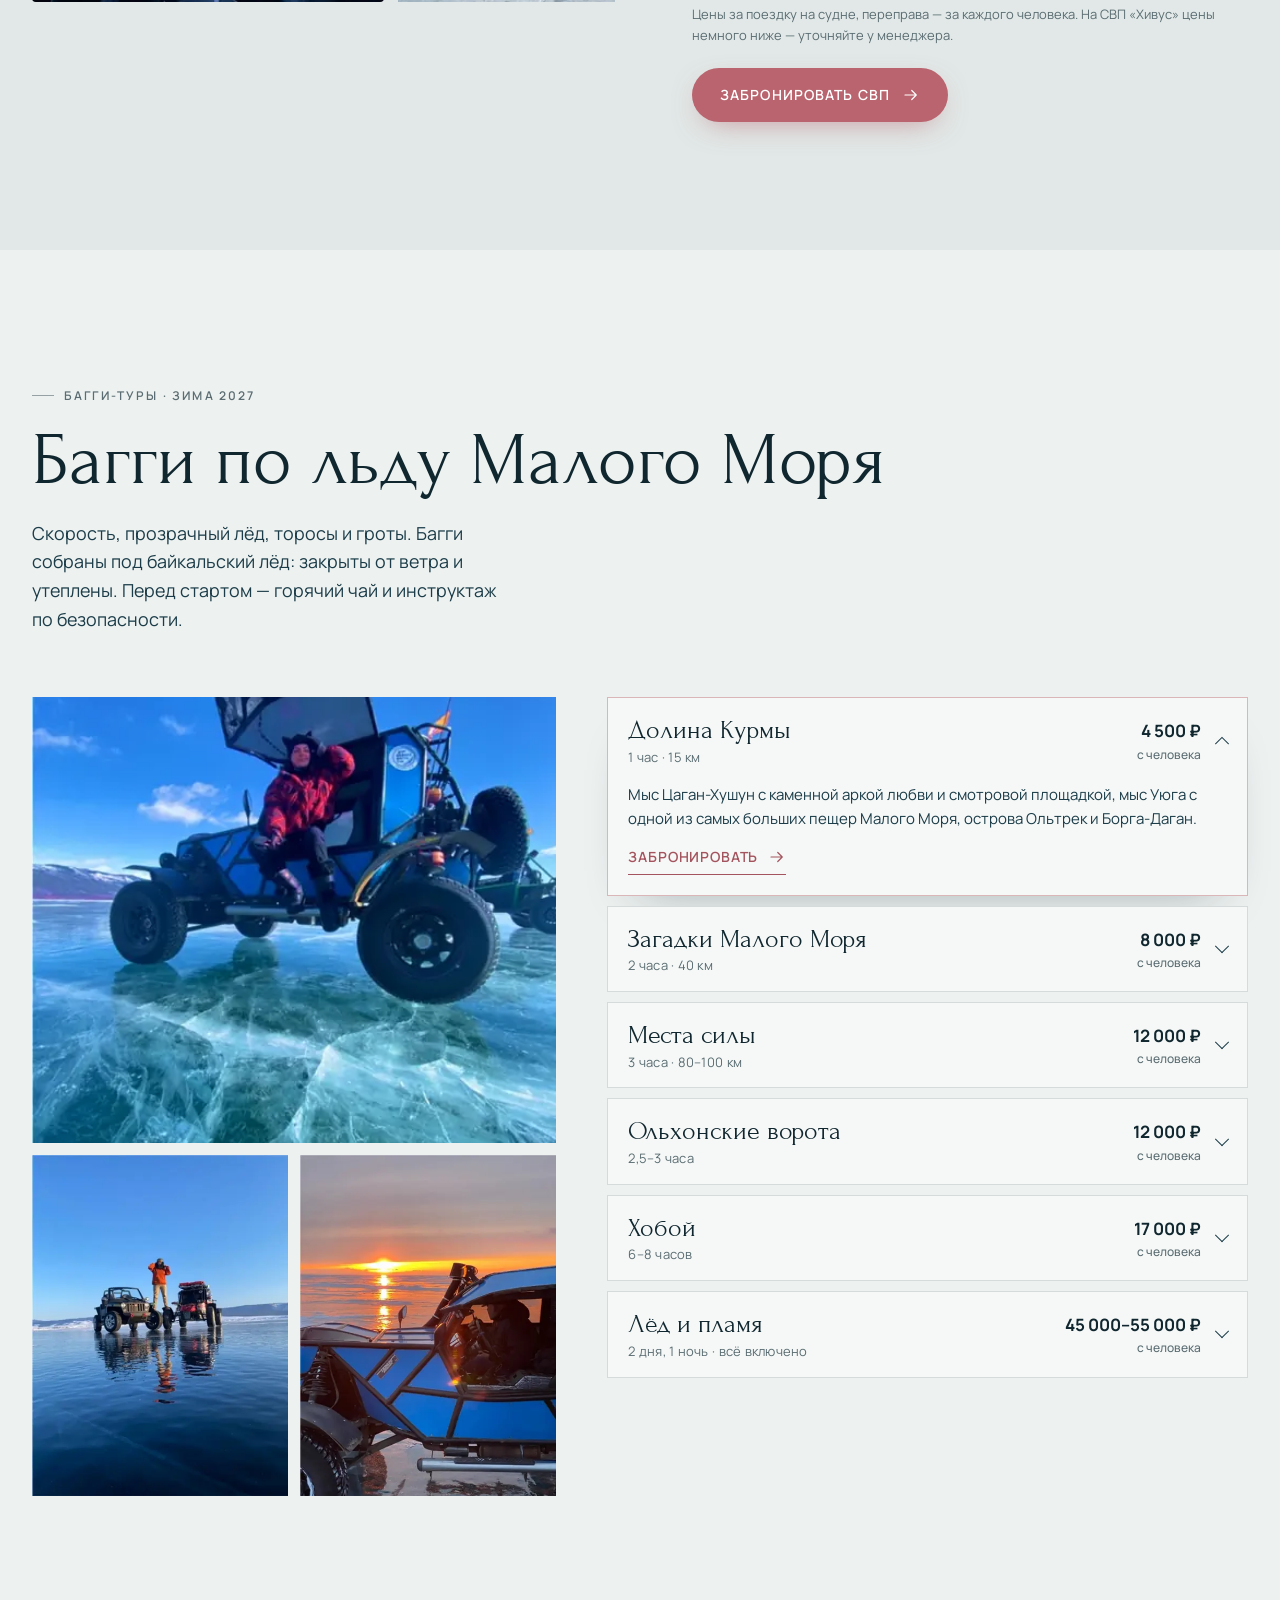
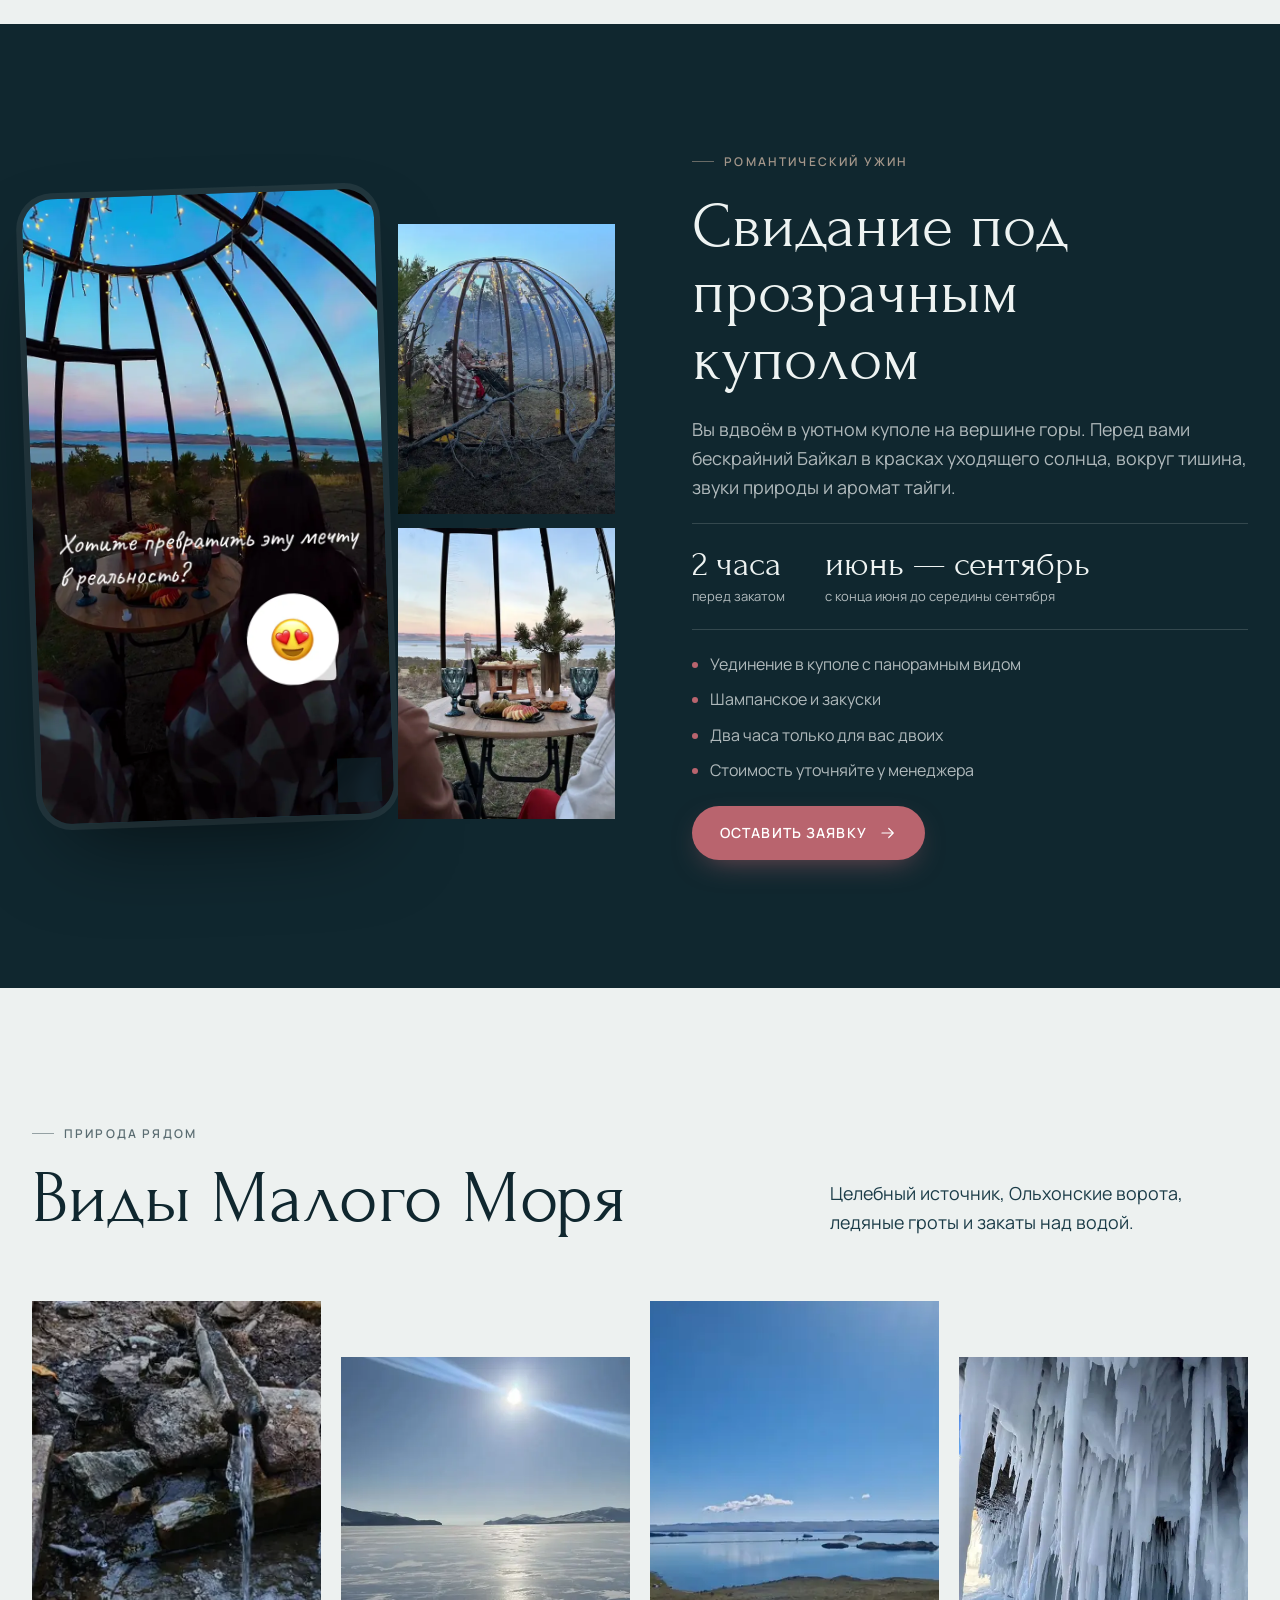
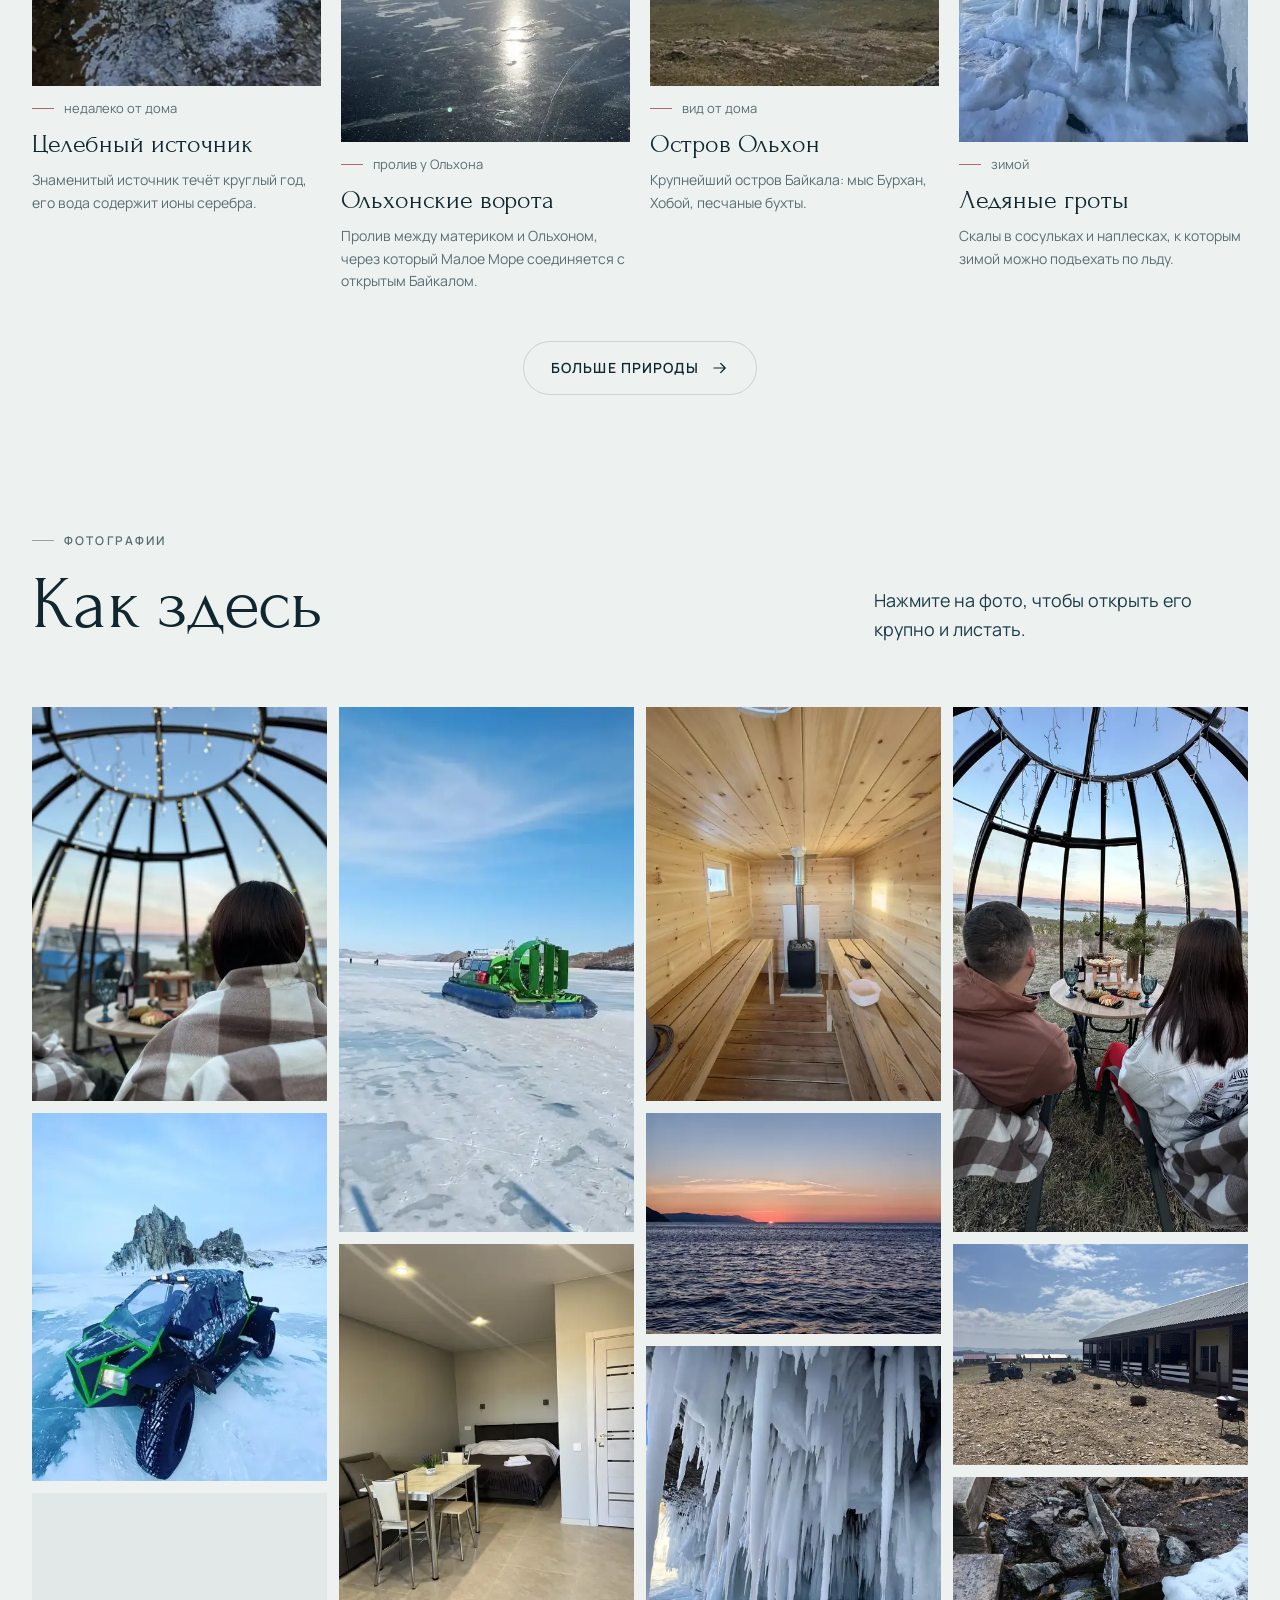
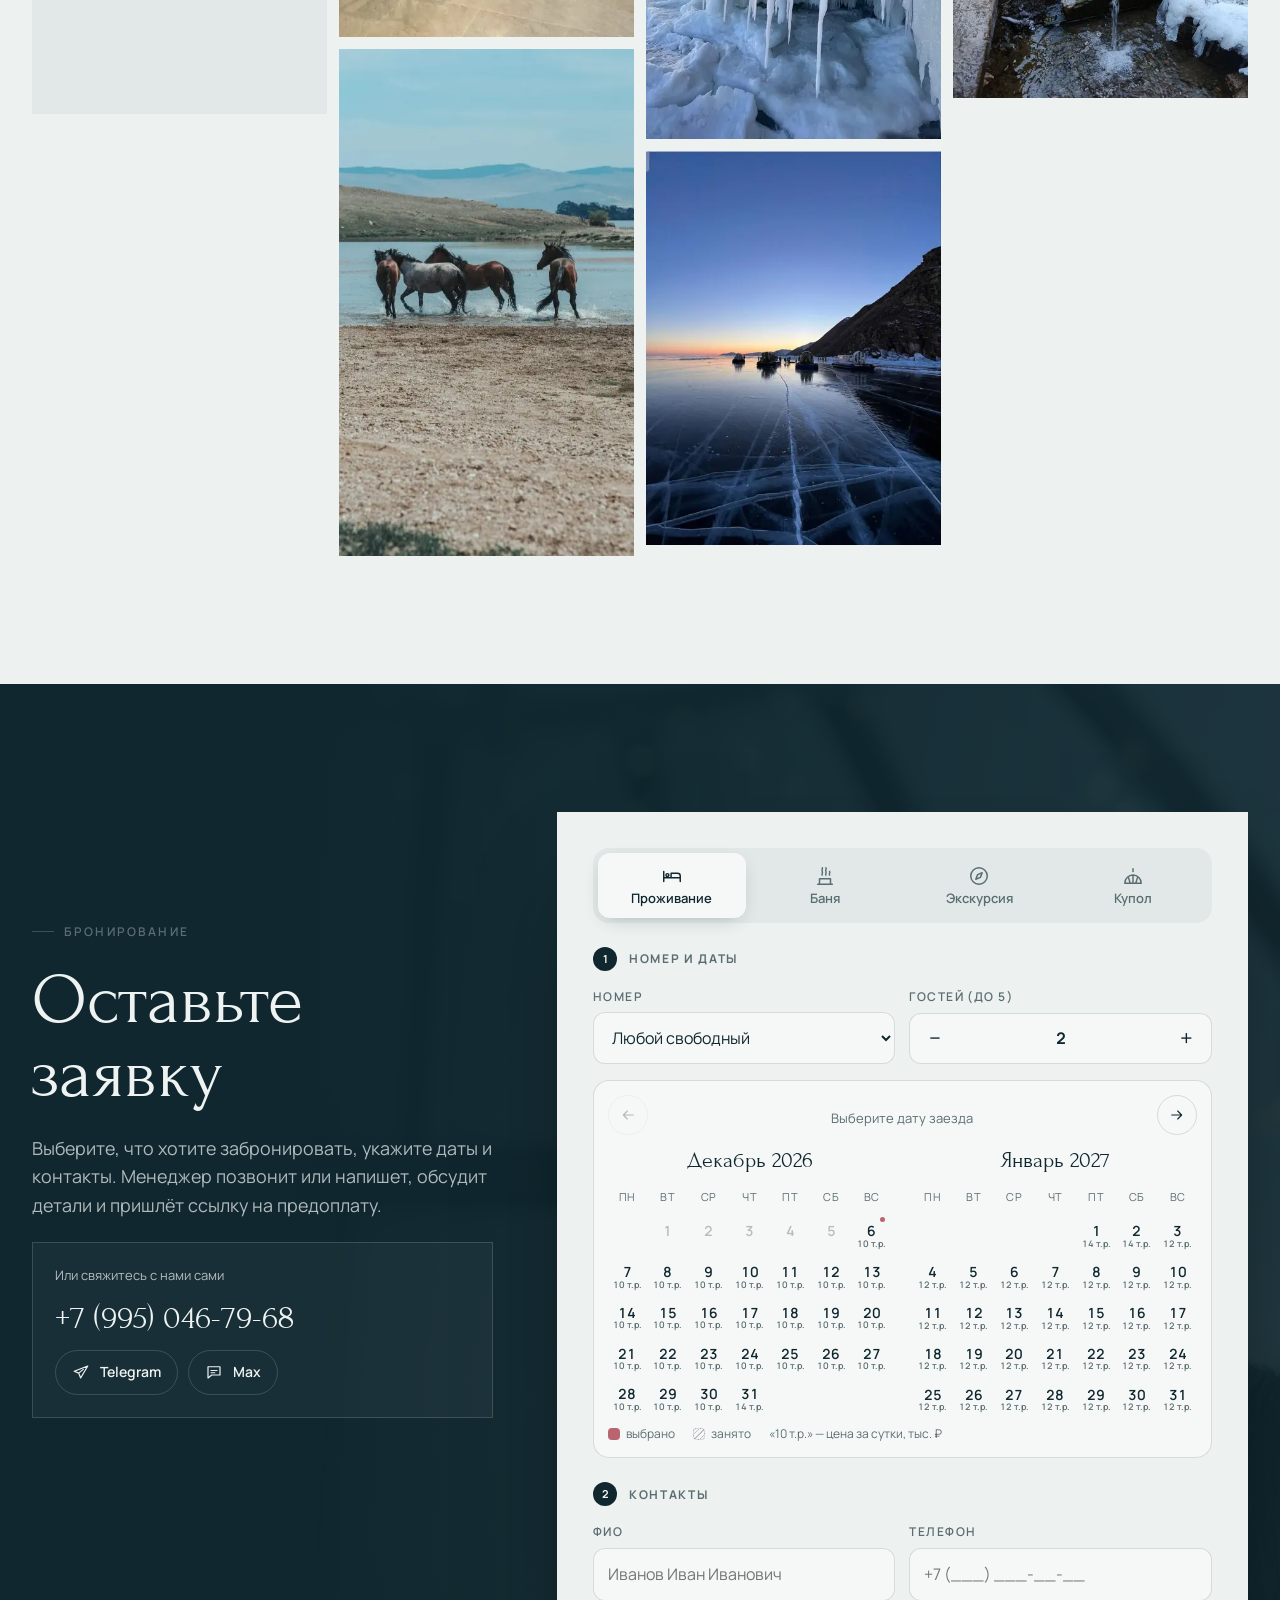
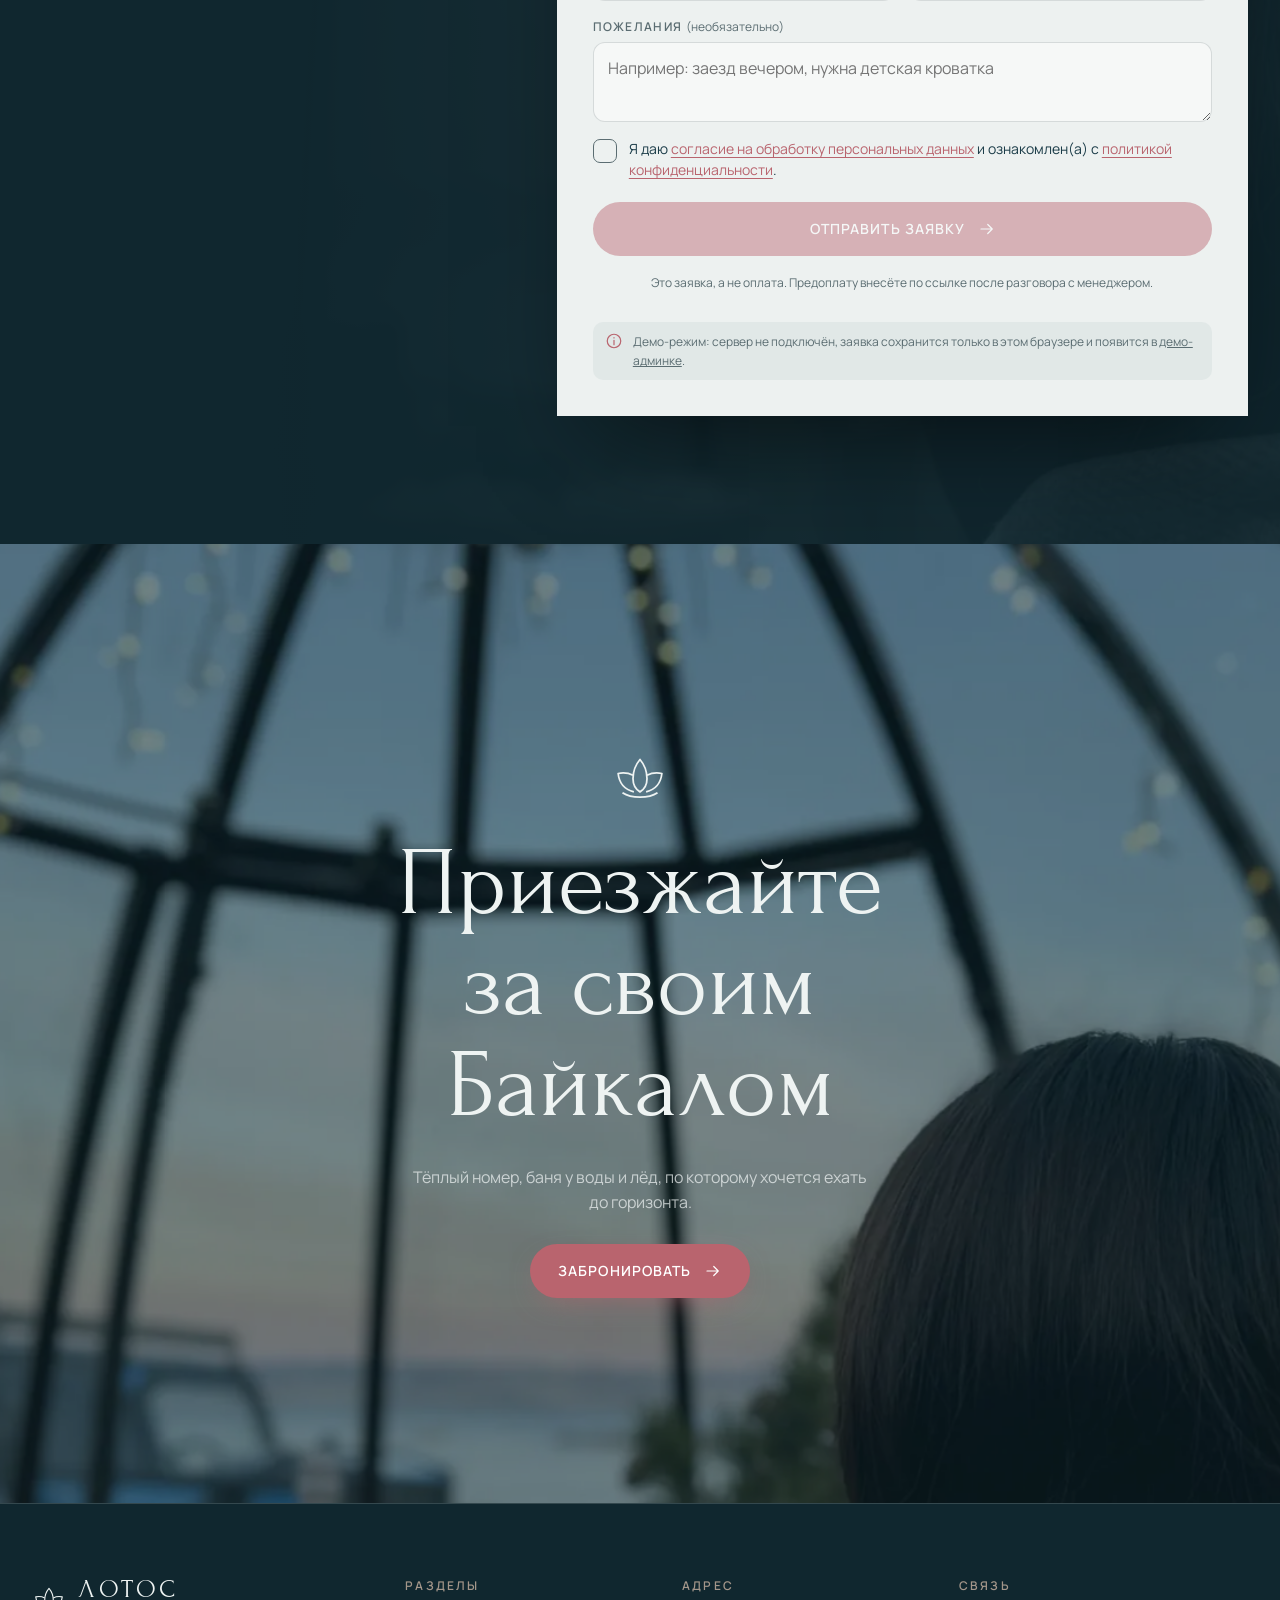
==== commit 89a63273: "Add files via upload" ====
--- a/index.html
+++ b/index.html
@@ -16,7 +16,7 @@
 <link rel="preconnect" href="https://fonts.gstatic.com" crossorigin>
 <link rel="stylesheet" href="https://fonts.googleapis.com/css2?family=Forum&family=Manrope:wght@400;500;600;700&display=swap">
 <link rel="preload" as="image" href="img/hovercraft-dawn-960.webp" imagesrcset="img/hovercraft-dawn-480.webp 480w, img/hovercraft-dawn-960.webp 960w" imagesizes="(max-width:820px) 92vw, 34vw">
-<link rel="stylesheet" href="css/style.css">
+<link rel="stylesheet" href="css/style.css?v=905ce64b">
 
 </head>
 <body>
@@ -321,6 +321,8 @@
 
 <!-- ============ Туры ============ -->
 <section class="sec sec--dark" id="activities" style="margin-top:clamp(72px,10vw,140px)">
+  <div class="sun-tint" aria-hidden="true"></div>
+  <canvas class="snow" id="sunCanvas" aria-hidden="true"></canvas>
   <canvas class="snow" id="snowCanvas" aria-hidden="true"></canvas>
   <div class="wrap sec__head">
     <div data-rv>
@@ -751,9 +753,9 @@
 
 <div class="toast" id="toast" role="status" aria-live="polite"></div>
 
-<script src="js/pricing.js" defer></script>
-<script src="js/api.js" defer></script>
-<script src="js/main.js" defer></script>
+<script src="js/pricing.js?v=bd17db0c" defer></script>
+<script src="js/api.js?v=4f59ae24" defer></script>
+<script src="js/main.js?v=a9af2e51" defer></script>
 
 </body>
 </html>
--- a/css/style.css
+++ b/css/style.css
@@ -803,3 +803,12 @@
   .pick i{grid-column:1;grid-row:auto;margin-top:6px}
   .pick b{font-size:21px}
 }
+
+/* ---------- лето: тёплый оттенок раздела под солнцем ---------- */
+.sun-tint{position:absolute;inset:0;pointer-events:none;opacity:0;transition:opacity 1.4s var(--ease);
+  background:radial-gradient(80% 60% at 88% 0%,rgba(255,186,110,.16),transparent 70%),linear-gradient(180deg,rgba(190,120,70,.06),transparent 60%)}
+#activities.is-summer .sun-tint{opacity:1}
+#activities .season button[data-season="summer"] svg{transition:transform 1.2s var(--ease)}
+#activities.is-summer .season button[data-season="summer"] svg{transform:rotate(180deg);color:#E8A35A}
+#sunCanvas{filter:blur(5px)}
+@media (max-width:720px){#sunCanvas{filter:blur(3px)}}
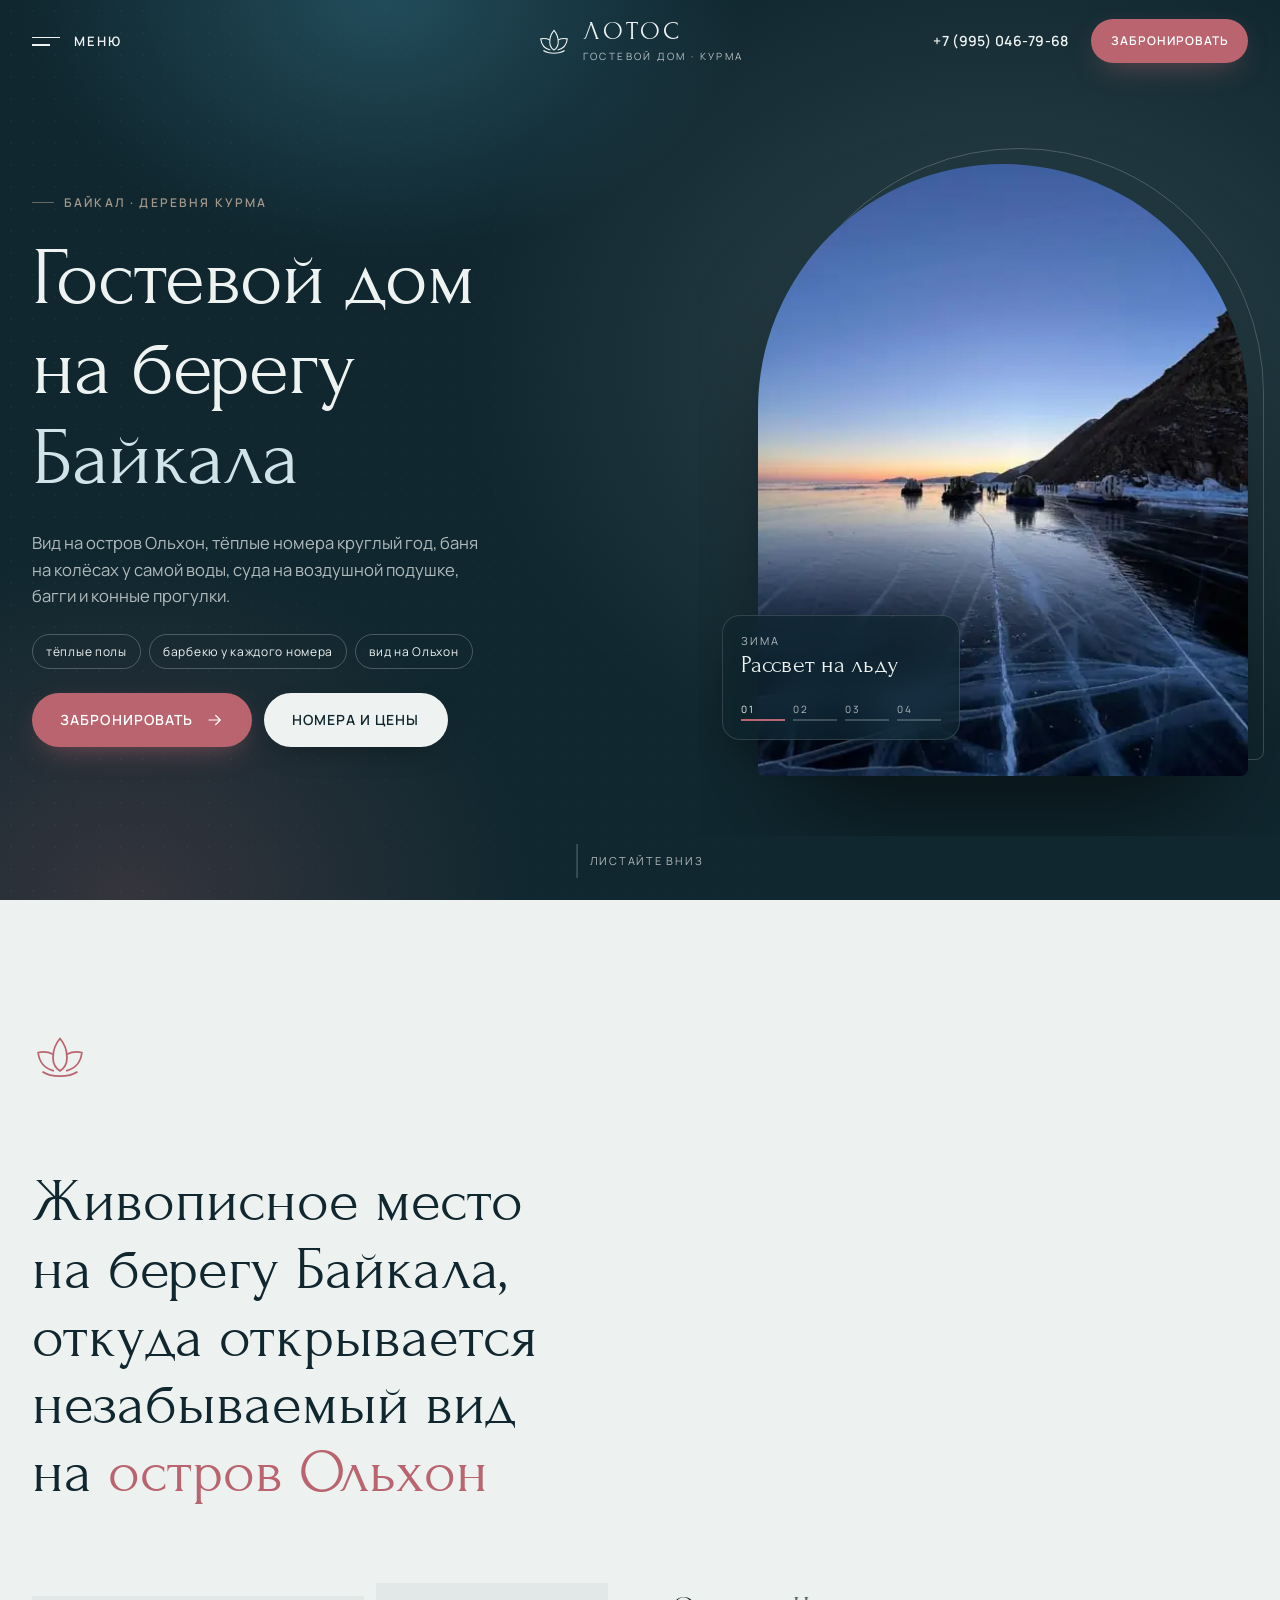
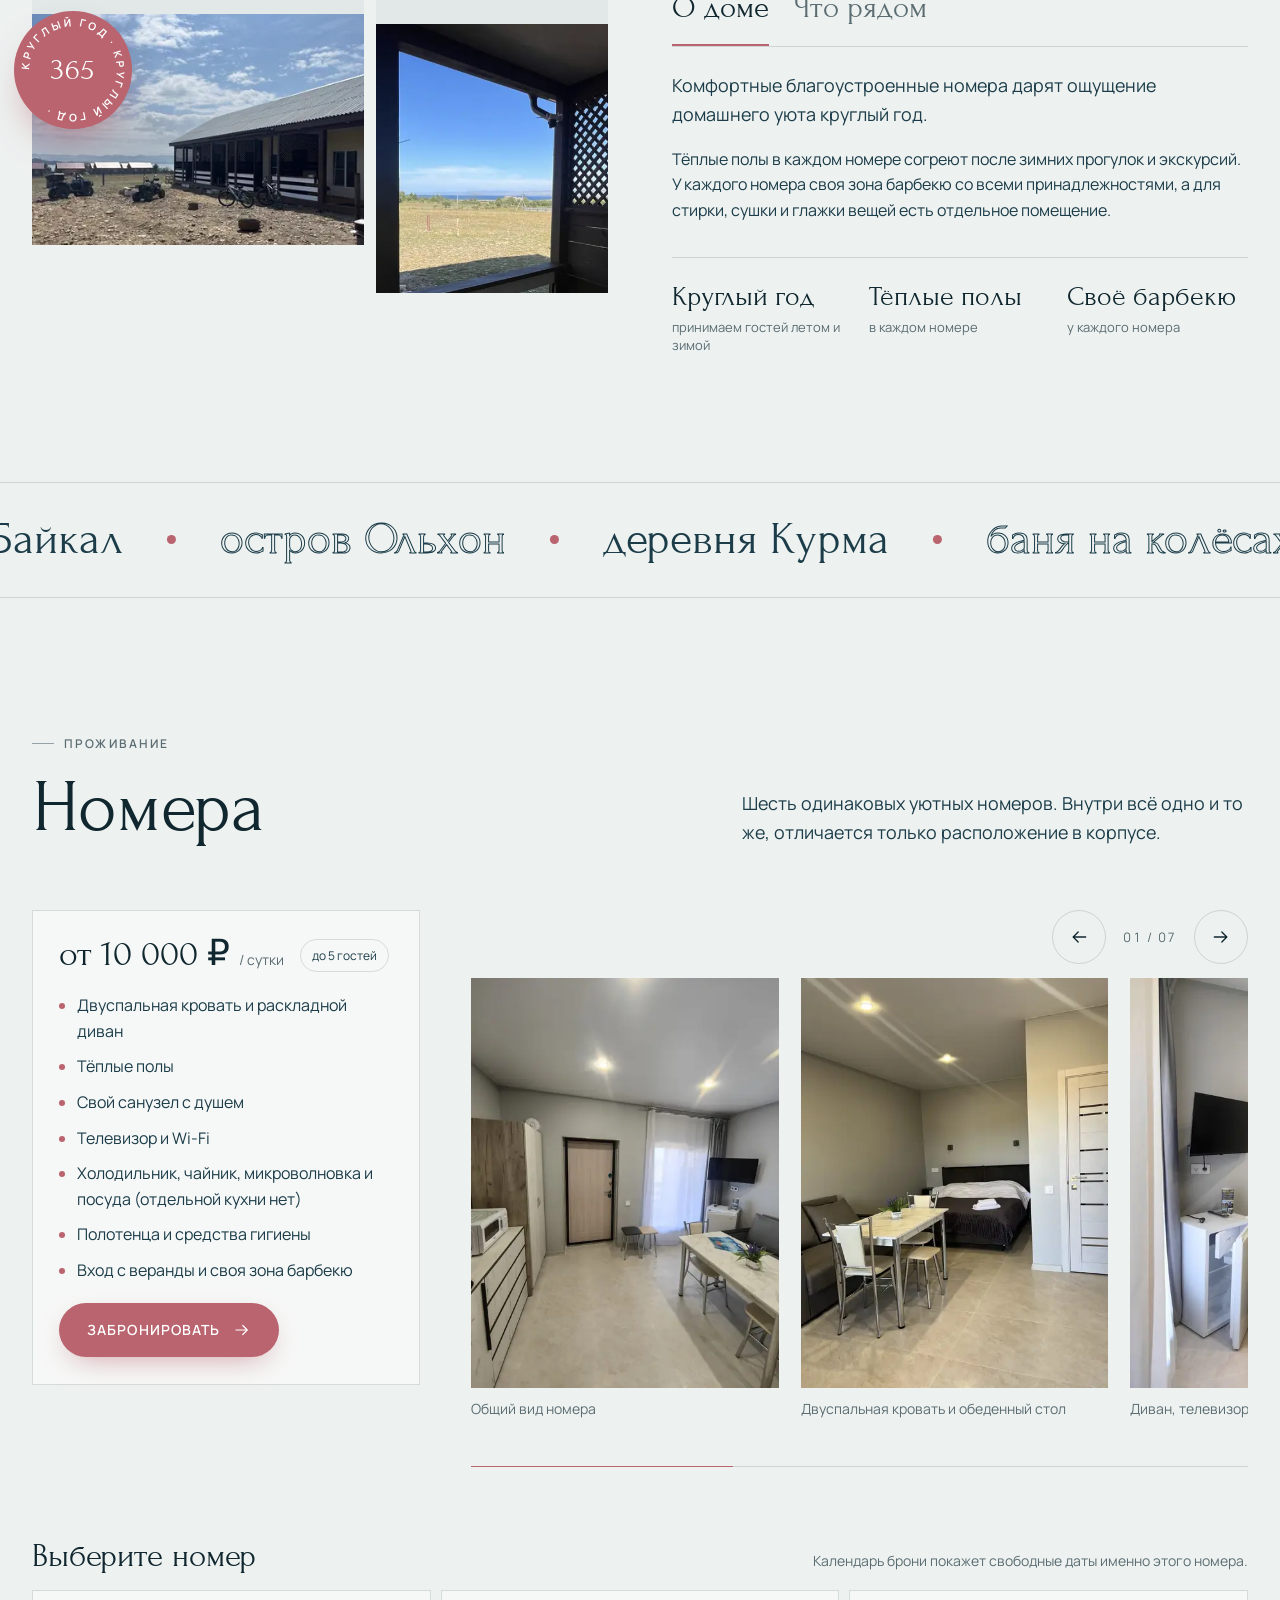
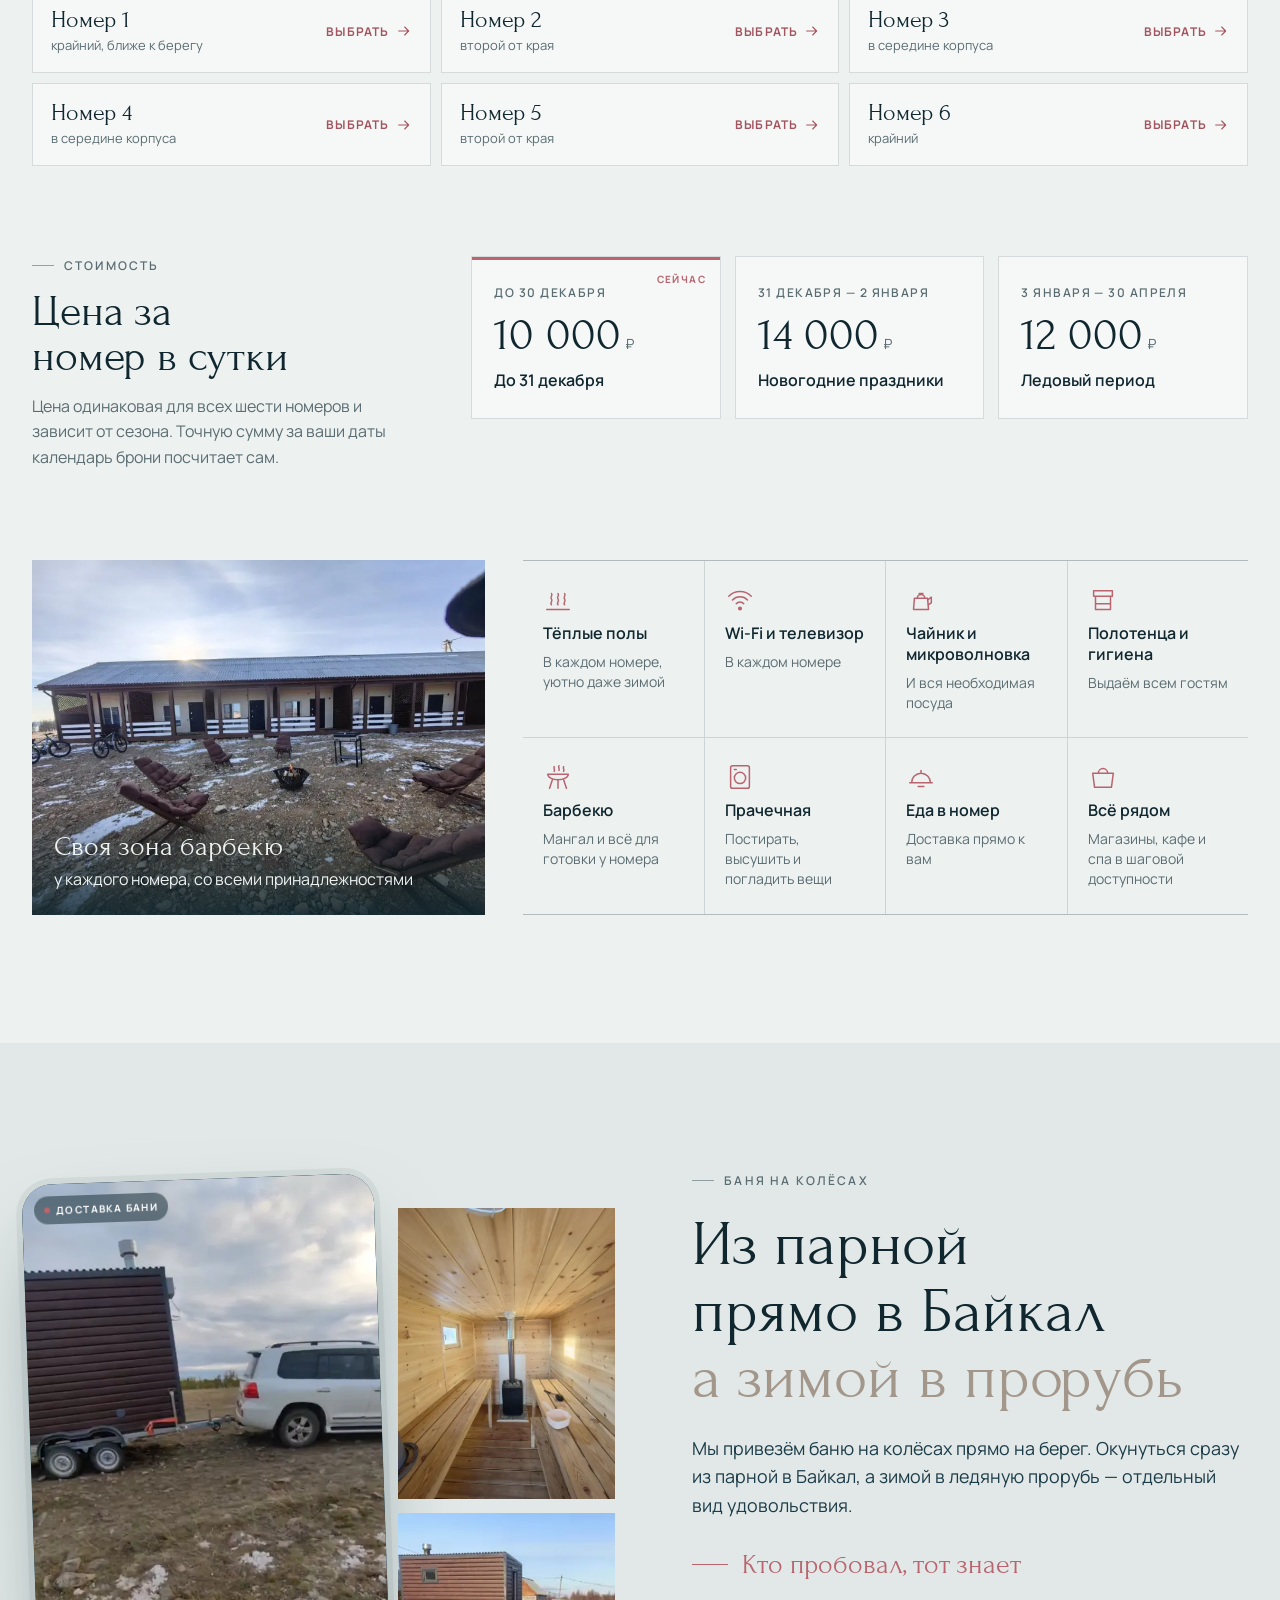
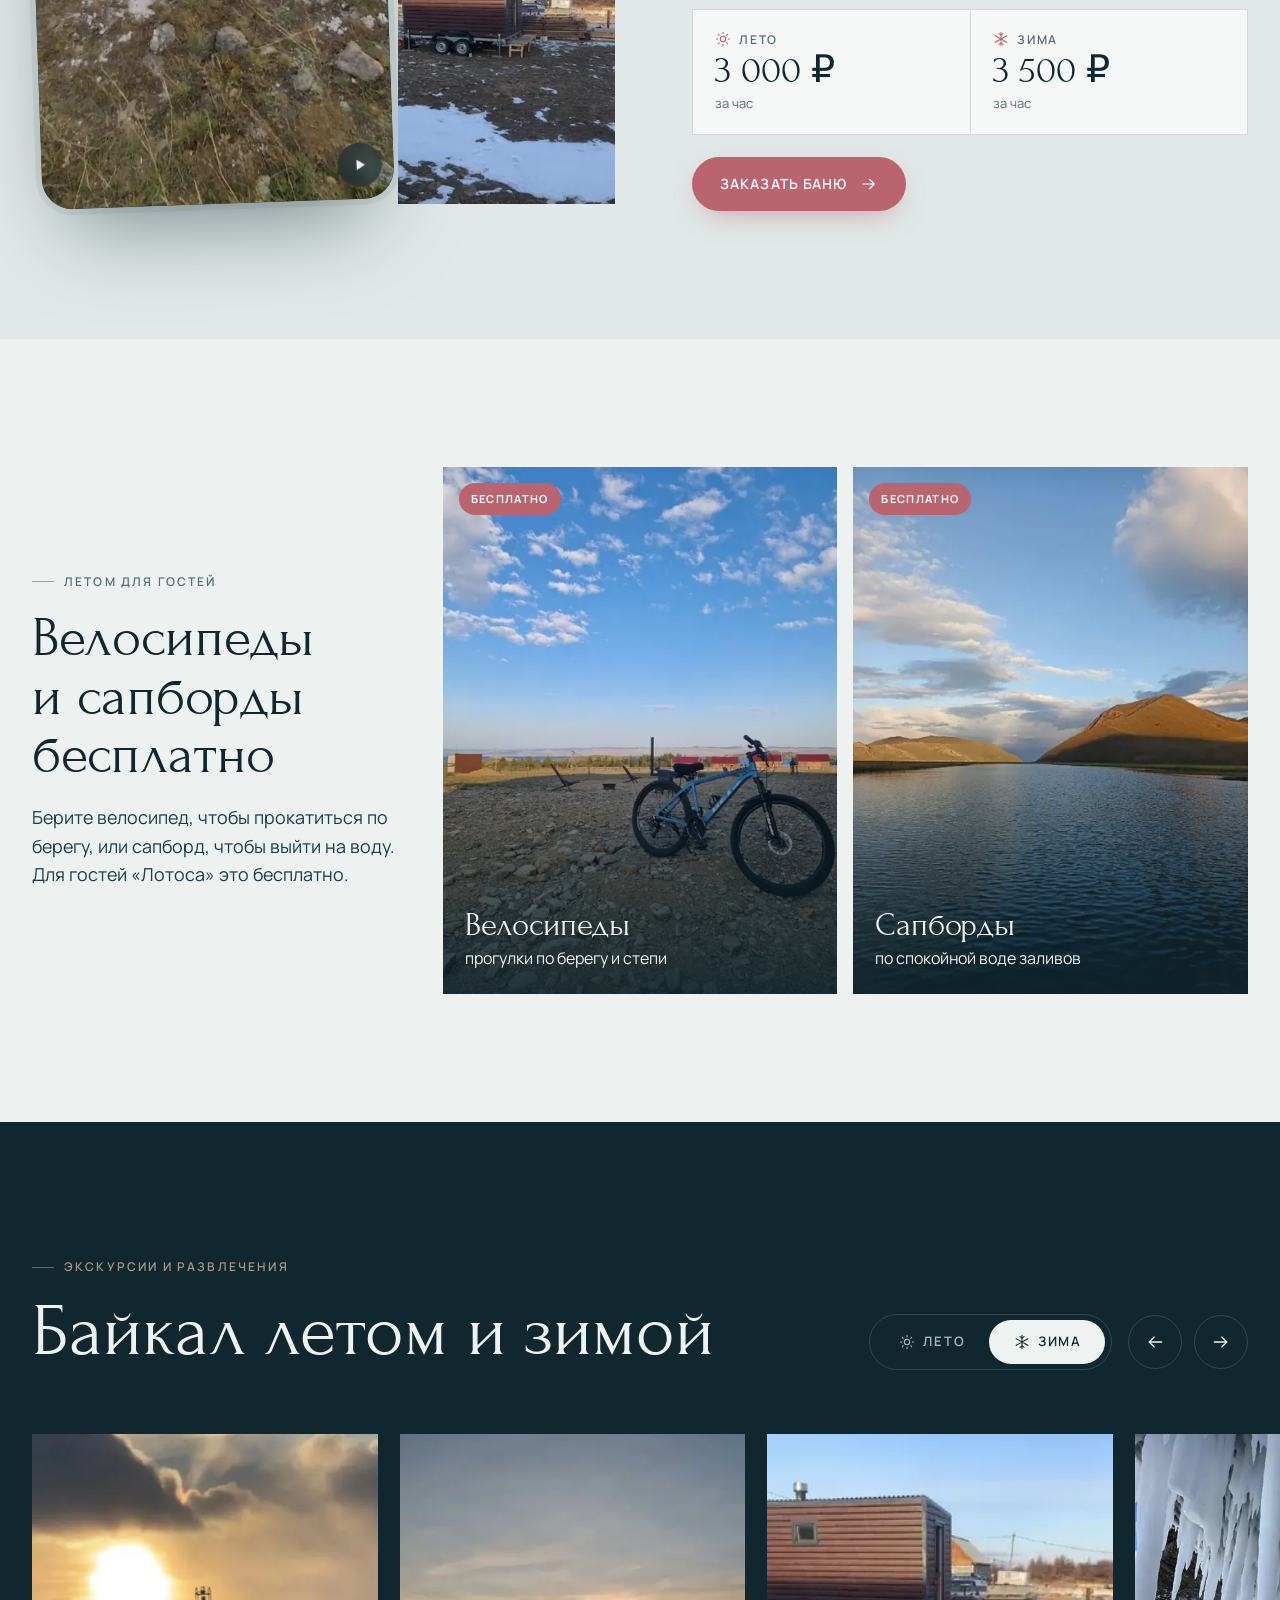
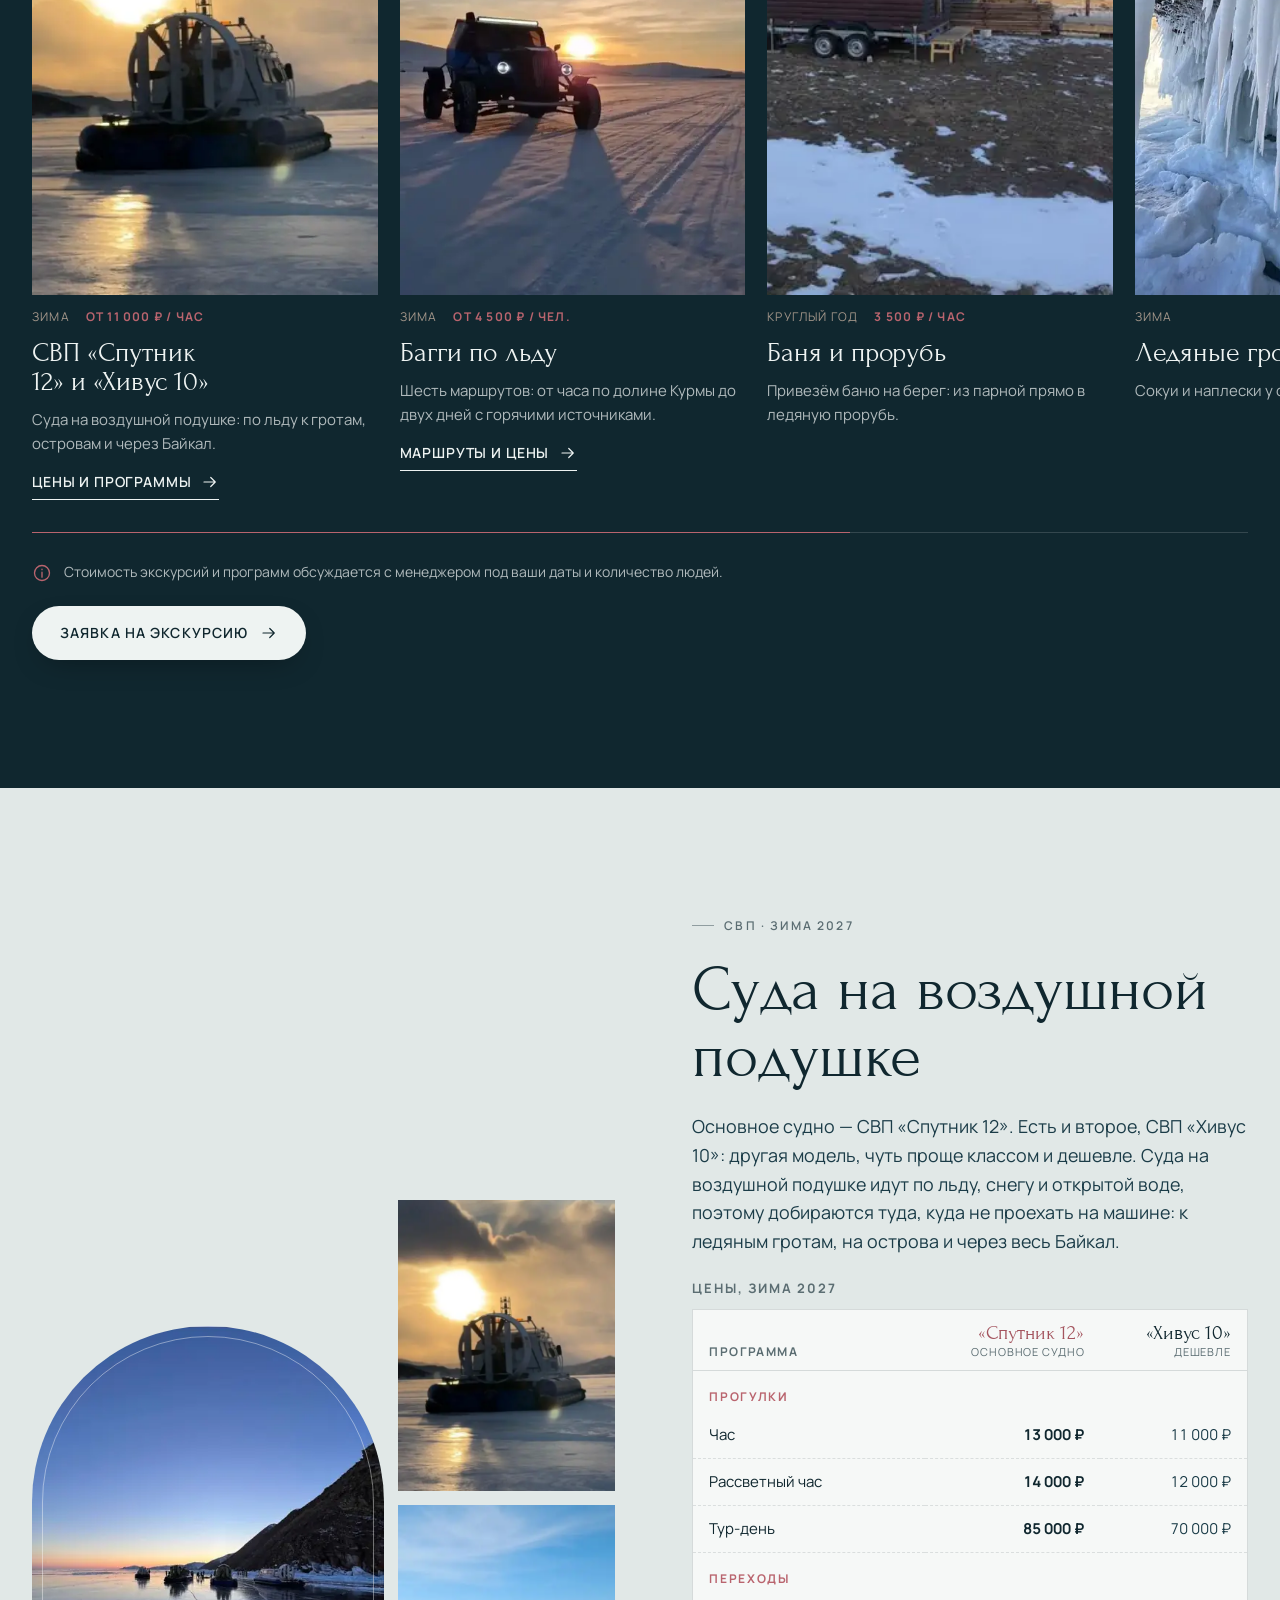
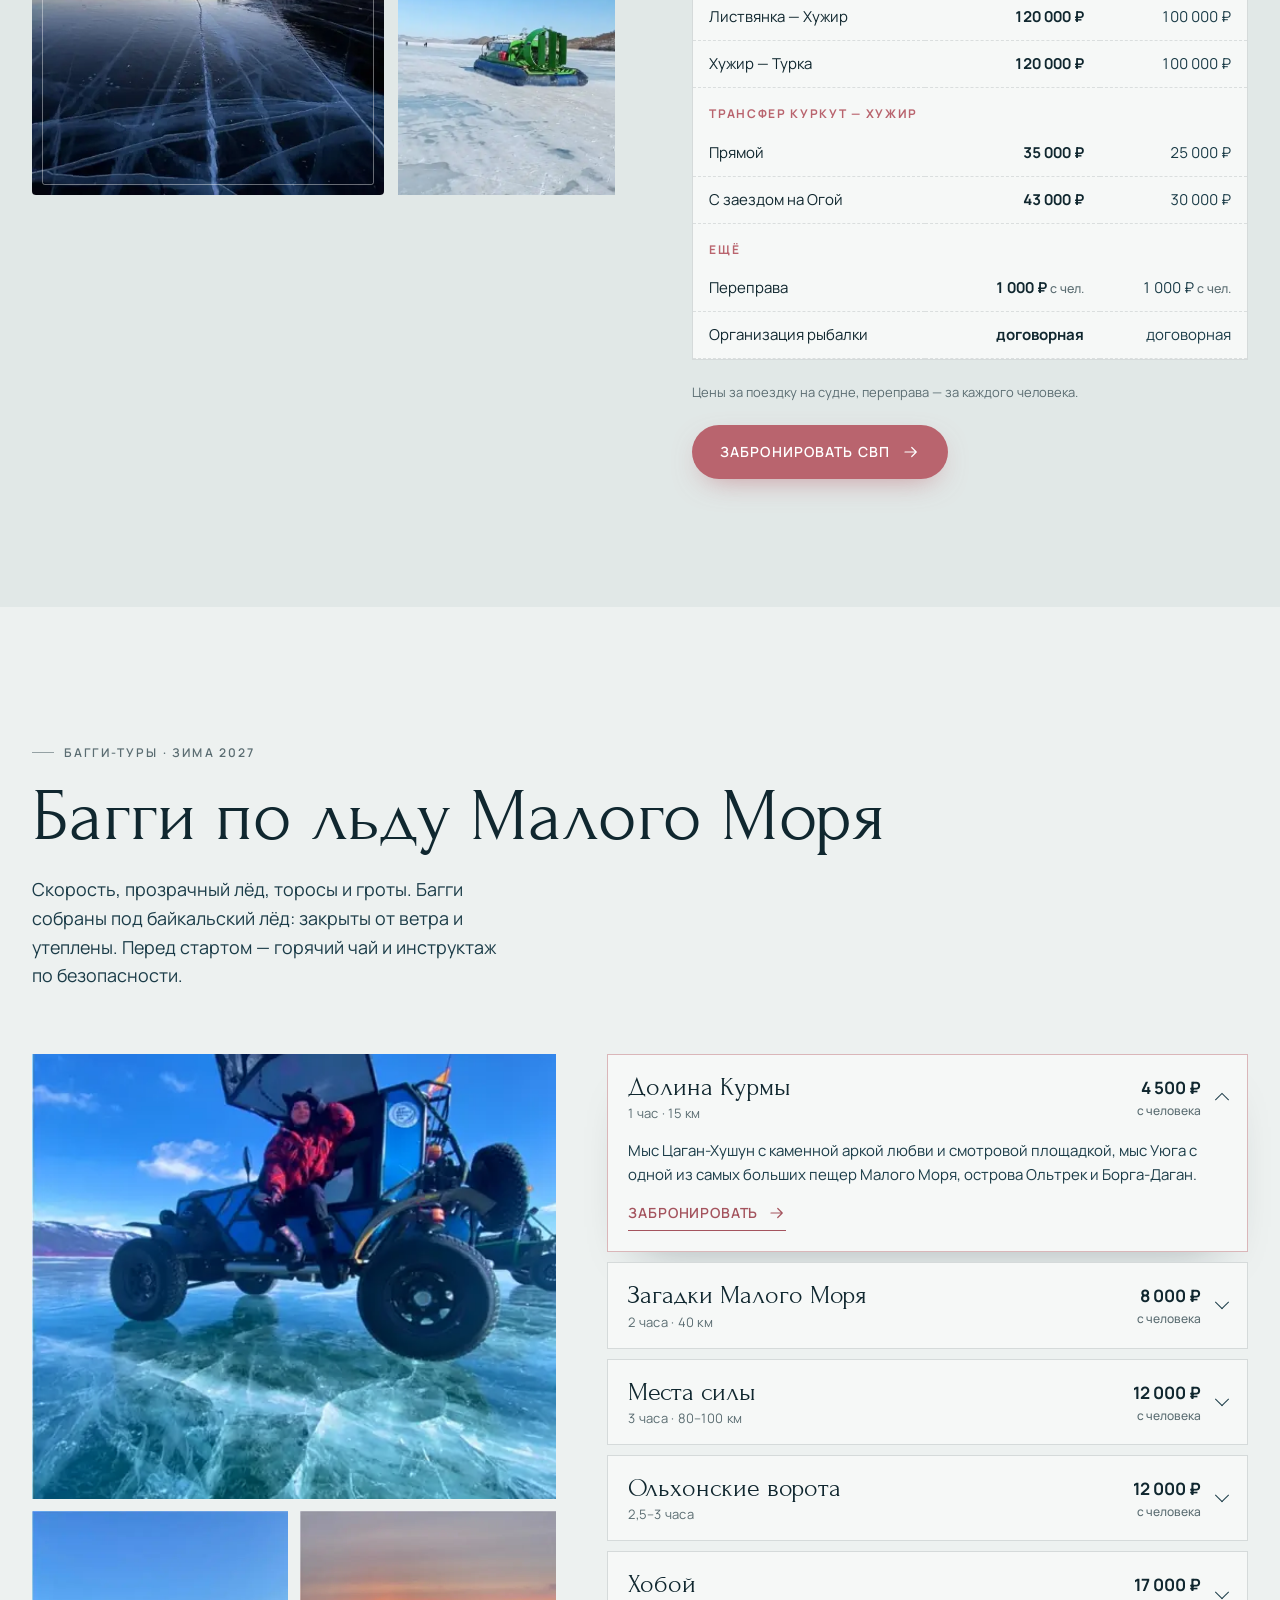
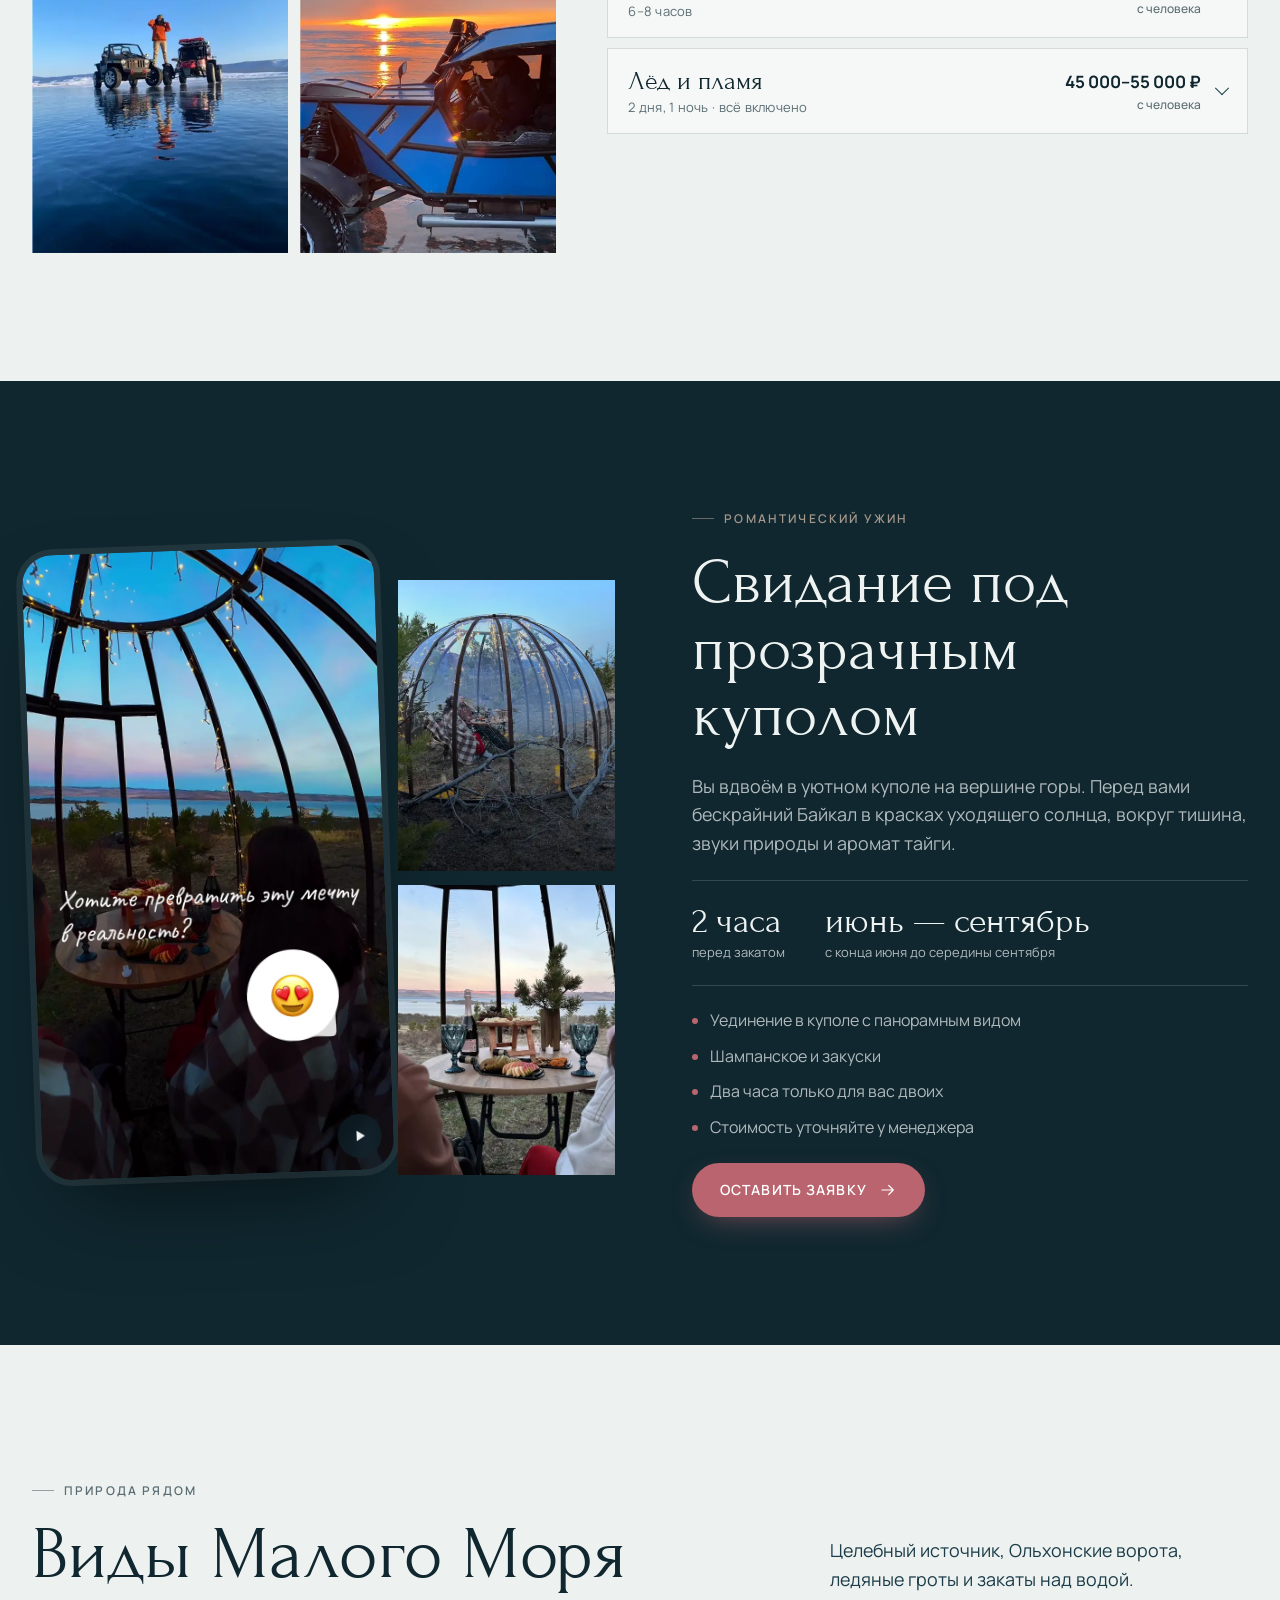
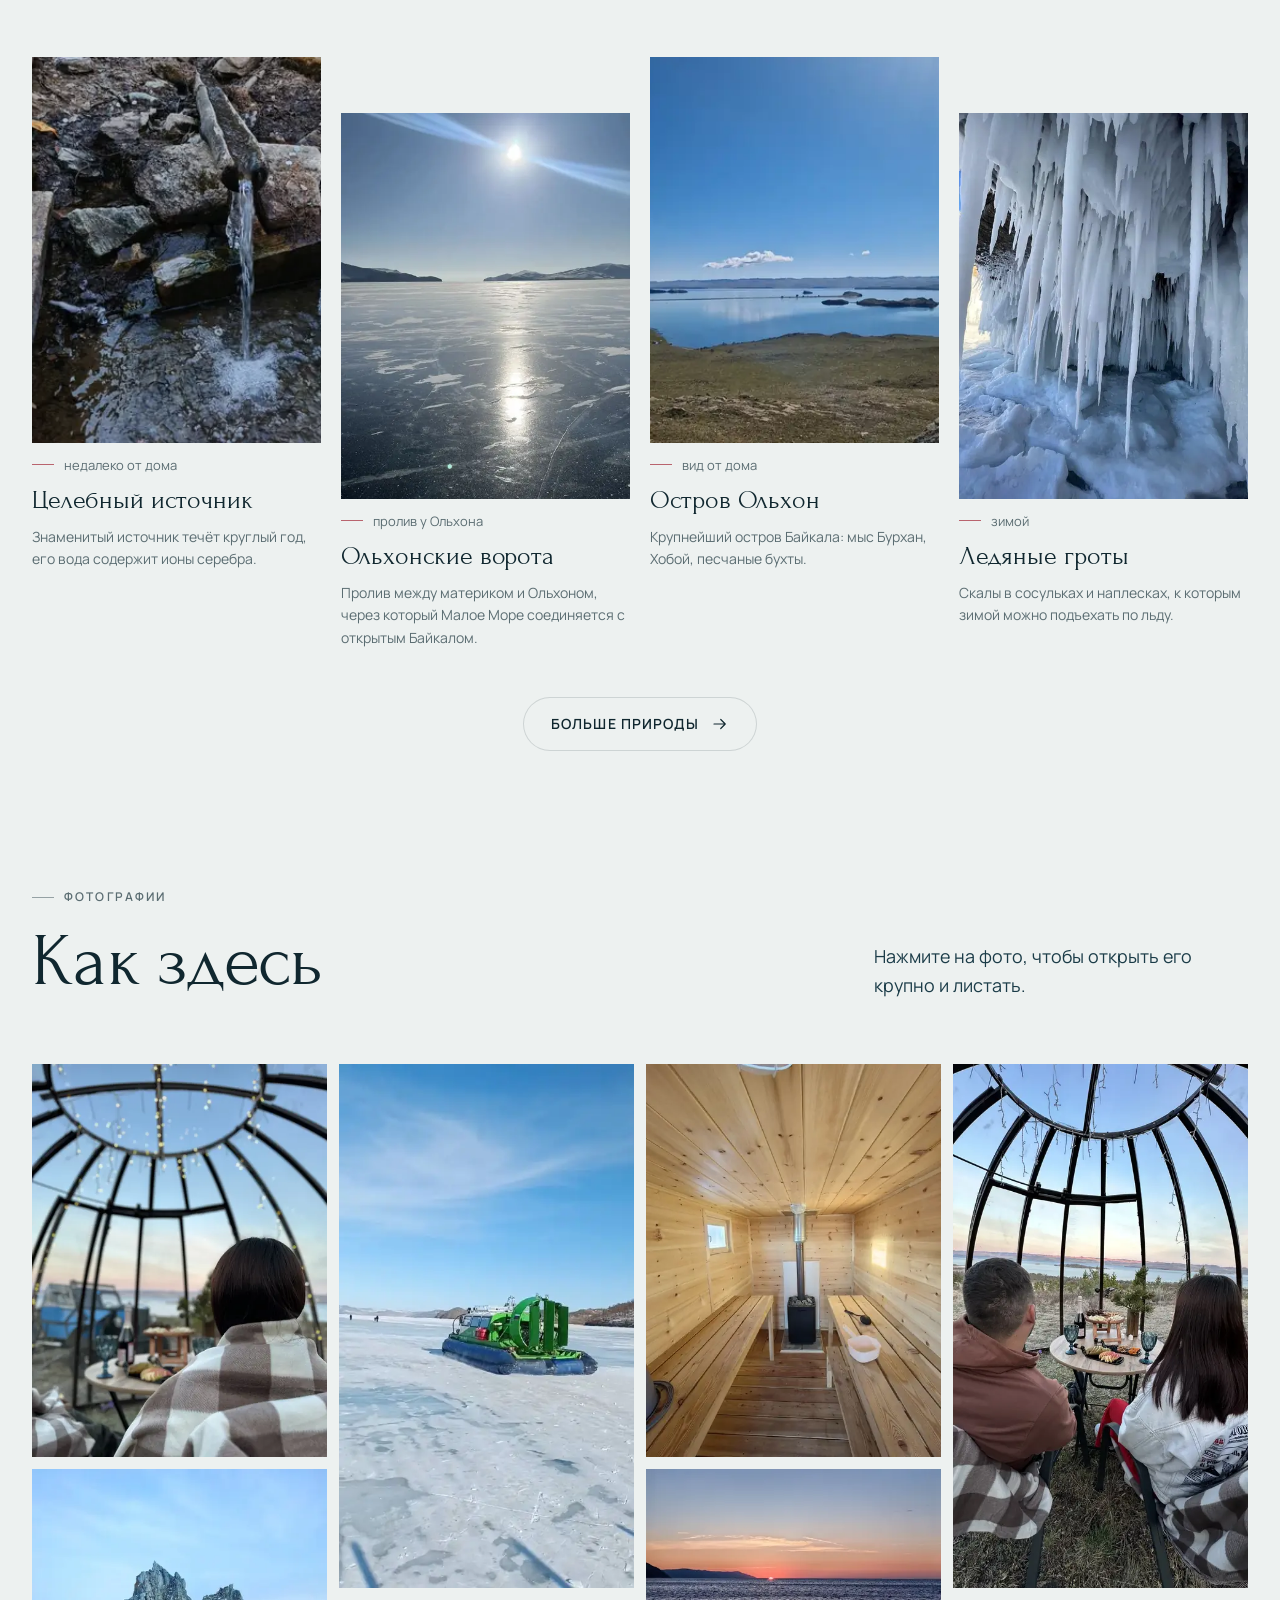
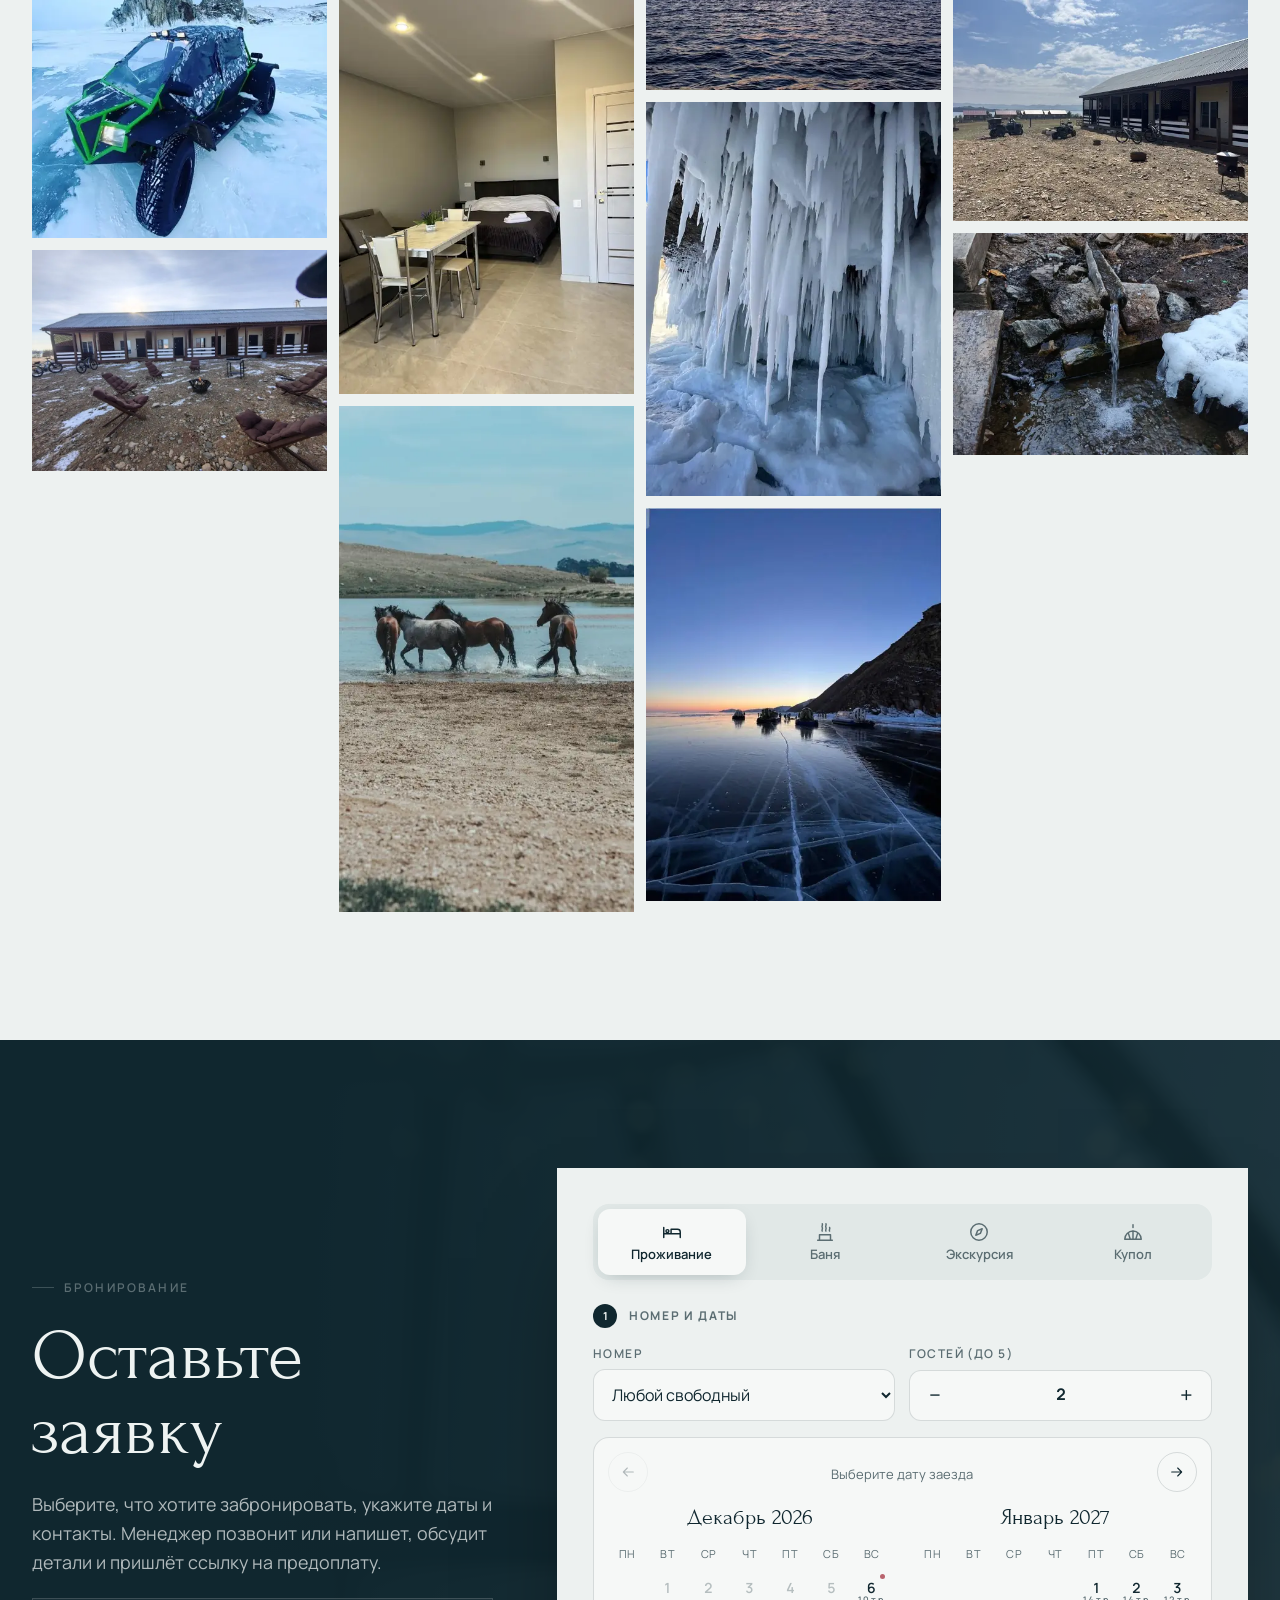
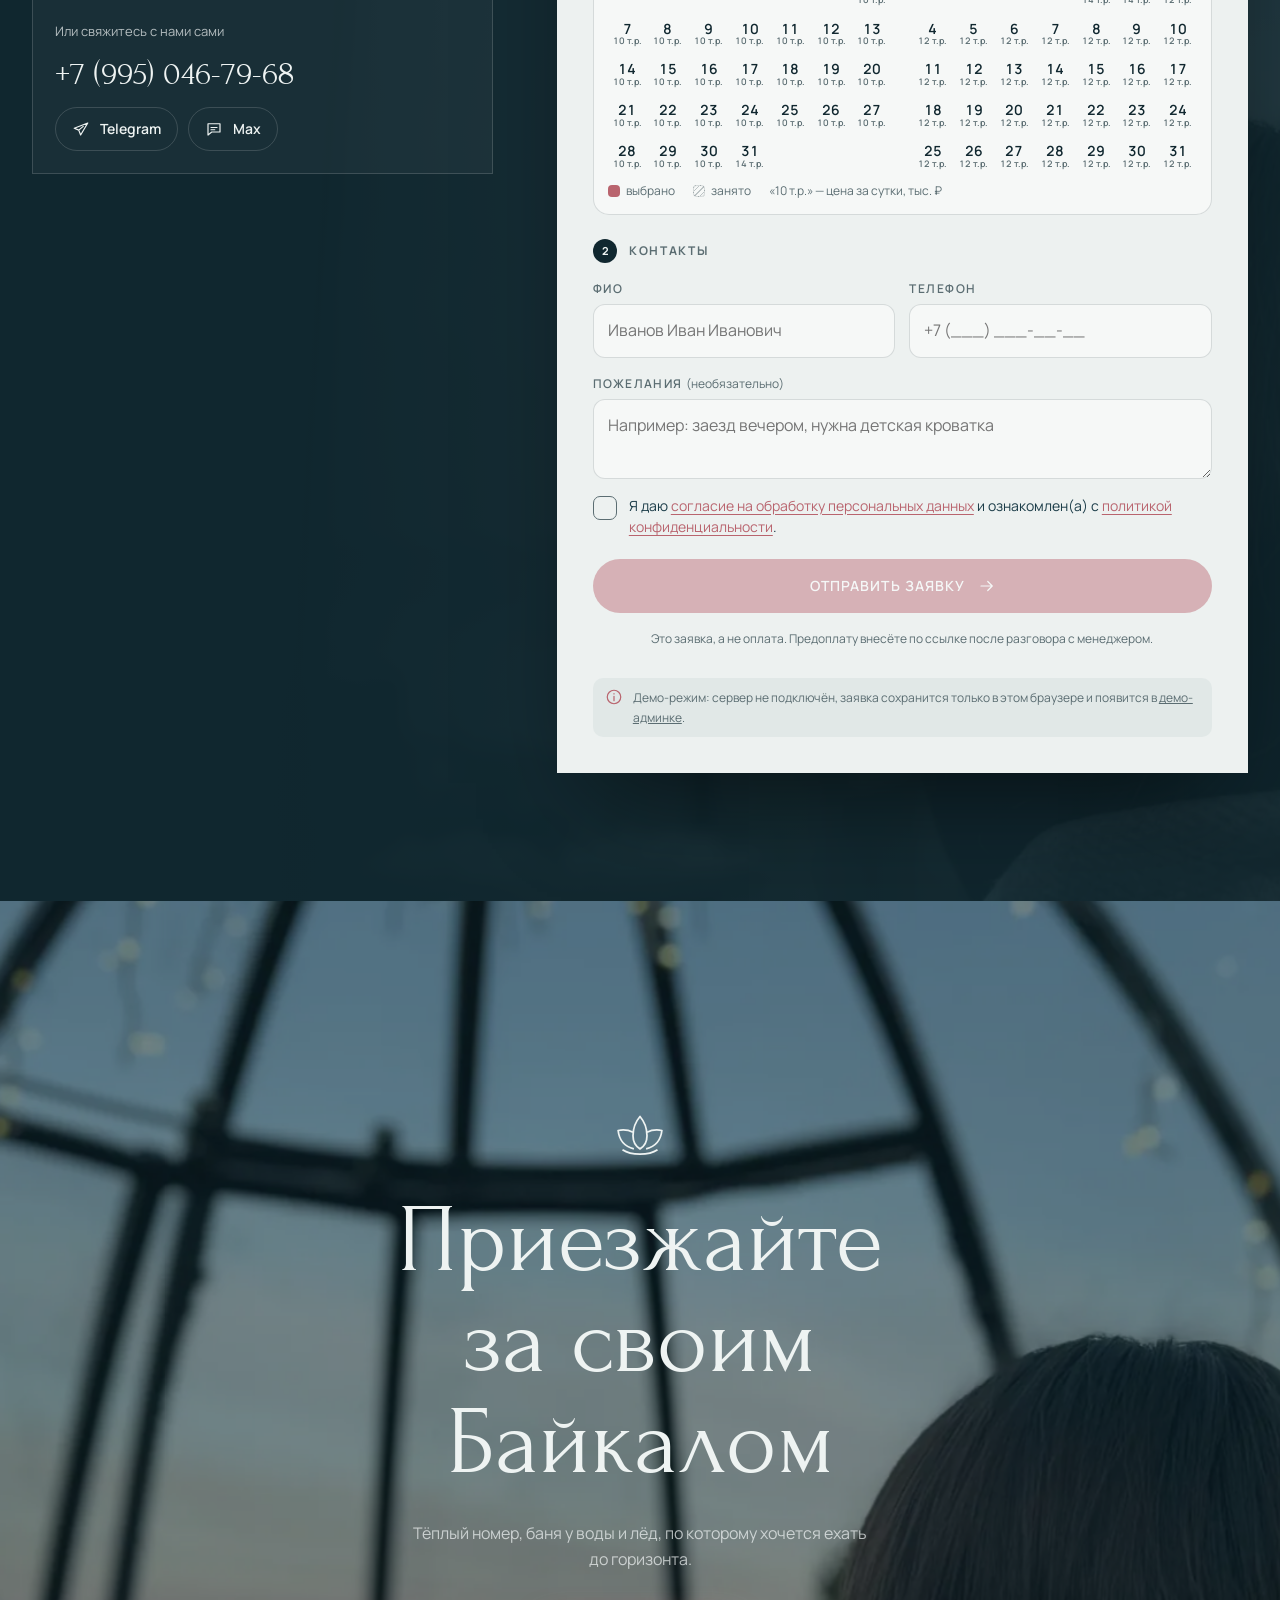
==== commit b15ced23: "Add files via upload" ====
--- a/index.html
+++ b/index.html
@@ -16,7 +16,7 @@
 <link rel="preconnect" href="https://fonts.gstatic.com" crossorigin>
 <link rel="stylesheet" href="https://fonts.googleapis.com/css2?family=Forum&family=Manrope:wght@400;500;600;700&display=swap">
 <link rel="preload" as="image" href="img/hovercraft-dawn-960.webp" imagesrcset="img/hovercraft-dawn-480.webp 480w, img/hovercraft-dawn-960.webp 960w" imagesizes="(max-width:820px) 92vw, 34vw">
-<link rel="stylesheet" href="css/style.css?v=905ce64b">
+<link rel="stylesheet" href="css/style.css?v=856a8ad0">
 
 </head>
 <body>
@@ -346,8 +346,8 @@
       <!-- зима -->
       <article class="act" data-s="winter">
         <div class="ph"><img src="img/hovercraft-sunset-480.webp" srcset="img/hovercraft-sunset-480.webp 450w" sizes="(max-width:720px) 72vw, 27vw" width="450" height="800" alt="Судно на воздушной подушке на льду на закате" loading="lazy" decoding="async"></div>
-        <div class="act__meta"><span>Зима</span><span class="hl">от 13 000 ₽ / час</span></div>
-        <h3>СВП «Спутник 12» и «Хивус»</h3>
+        <div class="act__meta"><span>Зима</span><span class="hl">от 11 000 ₽ / час</span></div>
+        <h3>СВП «Спутник 12» и «Хивус 10»</h3>
         <p>Суда на воздушной подушке: по льду к гротам, островам и через Байкал.</p>
         <a class="link-arrow act__btn" href="#hivus">Цены и программы <svg><use href="#arr"/></svg></a>
       </article>
@@ -435,19 +435,29 @@
     <div class="feature__txt" data-rv>
       <div class="eyebrow">СВП · зима 2027</div>
       <h2 data-split>Суда на воздушной подушке</h2>
-      <p class="lead">Основное судно — СВП «Спутник 12». Есть и второе, СВП «Хивус»: это другая модель, чуть проще классом и немного дешевле. Суда на воздушной подушке идут по льду, снегу и открытой воде, поэтому добираются туда, куда не проехать на машине: к ледяным гротам, на острова и через весь Байкал.</p>
-      <h3 class="menu-list__title">Цены на СВП «Спутник 12»</h3>
-      <div class="menu-list" id="hivusPrices">
-        <div class="menu-list__g"><h4>Прогулки</h4>
-          <p><span>Час</span><i></i><b>13 000 ₽</b></p><p><span>Рассветный час</span><i></i><b>14 000 ₽</b></p><p><span>Тур-день</span><i></i><b>85 000 ₽</b></p></div>
-        <div class="menu-list__g"><h4>Переходы</h4>
-          <p><span>Листвянка — Хужир</span><i></i><b>120 000 ₽</b></p><p><span>Хужир — Турка</span><i></i><b>120 000 ₽</b></p></div>
-        <div class="menu-list__g"><h4>Трансфер Куркут — Хужир</h4>
-          <p><span>Прямой</span><i></i><b>35 000 ₽</b></p><p><span>С заездом на Огой</span><i></i><b>43 000 ₽</b></p></div>
-        <div class="menu-list__g"><h4>Ещё</h4>
-          <p><span>Переправа</span><i></i><b>1 000 ₽ <small>с человека</small></b></p><p><span>Организация рыбалки</span><i></i><b>по договорённости</b></p></div>
-      </div>
-      <p class="menu-list__note">Цены за поездку на судне, переправа — за каждого человека. На СВП «Хивус» цены немного ниже — уточняйте у менеджера.</p>
+      <p class="lead">Основное судно — СВП «Спутник 12». Есть и второе, СВП «Хивус 10»: другая модель, чуть проще классом и дешевле. Суда на воздушной подушке идут по льду, снегу и открытой воде, поэтому добираются туда, куда не проехать на машине: к ледяным гротам, на острова и через весь Байкал.</p>
+      <h3 class="menu-list__title">Цены, зима 2027</h3>
+      <div class="svp" id="hivusPrices">
+        <table class="svp__tbl">
+          <thead><tr><th>Программа</th><th>«Спутник 12»<small>основное судно</small></th><th>«Хивус 10»<small>дешевле</small></th></tr></thead>
+          <tbody>
+            <tr class="svp__g"><th colspan="3">Прогулки</th></tr>
+            <tr><td>Час</td><td>13 000 ₽</td><td>11 000 ₽</td></tr>
+            <tr><td>Рассветный час</td><td>14 000 ₽</td><td>12 000 ₽</td></tr>
+            <tr><td>Тур-день</td><td>85 000 ₽</td><td>70 000 ₽</td></tr>
+            <tr class="svp__g"><th colspan="3">Переходы</th></tr>
+            <tr><td>Листвянка — Хужир</td><td>120 000 ₽</td><td>100 000 ₽</td></tr>
+            <tr><td>Хужир — Турка</td><td>120 000 ₽</td><td>100 000 ₽</td></tr>
+            <tr class="svp__g"><th colspan="3">Трансфер Куркут — Хужир</th></tr>
+            <tr><td>Прямой</td><td>35 000 ₽</td><td>25 000 ₽</td></tr>
+            <tr><td>С заездом на Огой</td><td>43 000 ₽</td><td>30 000 ₽</td></tr>
+            <tr class="svp__g"><th colspan="3">Ещё</th></tr>
+            <tr><td>Переправа</td><td>1 000 ₽ <small>с чел.</small></td><td>1 000 ₽ <small>с чел.</small></td></tr>
+            <tr><td>Организация рыбалки</td><td>договорная</td><td>договорная</td></tr>
+          </tbody>
+        </table>
+      </div>
+      <p class="menu-list__note">Цены за поездку на судне, переправа — за каждого человека.</p>
       <a class="btn" href="#booking" data-book="tour" data-service="СВП «Спутник 12»: час" style="justify-self:start">Забронировать СВП <svg><use href="#arr"/></svg></a>
     </div>
   </div>
@@ -753,9 +763,9 @@
 
 <div class="toast" id="toast" role="status" aria-live="polite"></div>
 
-<script src="js/pricing.js?v=bd17db0c" defer></script>
-<script src="js/api.js?v=4f59ae24" defer></script>
-<script src="js/main.js?v=a9af2e51" defer></script>
+<script src="js/pricing.js?v=b815e022" defer></script>
+<script src="js/api.js?v=0bc7593a" defer></script>
+<script src="js/main.js?v=cbb595ed" defer></script>
 
 </body>
 </html>
--- a/css/style.css
+++ b/css/style.css
@@ -812,3 +812,29 @@
 #activities.is-summer .season button[data-season="summer"] svg{transform:rotate(180deg);color:#E8A35A}
 #sunCanvas{filter:blur(5px)}
 @media (max-width:720px){#sunCanvas{filter:blur(3px)}}
+
+/* ---------- СВП: сравнение цен «Спутник 12» и «Хивус 10» ---------- */
+.svp{background:var(--card);border:1px solid var(--line);overflow-x:auto}
+.svp__tbl{width:100%;border-collapse:collapse;font-size:15px}
+.svp__tbl th,.svp__tbl td{padding:11px 16px;text-align:right;white-space:nowrap;font-variant-numeric:tabular-nums}
+.svp__tbl th:first-child,.svp__tbl td:first-child{text-align:left;white-space:normal}
+.svp__tbl thead th{font-family:var(--f-display);font-weight:400;font-size:20px;line-height:1.15;border-bottom:1px solid var(--line);vertical-align:bottom}
+.svp__tbl thead th:first-child{font-family:var(--f-body);font-size:12px;font-weight:700;letter-spacing:.12em;text-transform:uppercase;color:var(--muted)}
+.svp__tbl thead th small{display:block;font-family:var(--f-body);font-size:11px;letter-spacing:.08em;text-transform:uppercase;color:var(--muted);margin-top:2px}
+.svp__tbl thead th:nth-child(2){color:var(--lotus-2)}
+.svp__tbl td:nth-child(2){font-weight:700}
+.svp__tbl td:nth-child(3){color:var(--ink-2)}
+.svp__tbl td small{font-weight:500;color:var(--muted)}
+.svp__tbl tbody tr:not(.svp__g):hover td{background:var(--lotus-soft)}
+.svp__g th{padding:16px 16px 6px!important;text-align:left!important;font-size:12px;font-weight:700;letter-spacing:.14em;text-transform:uppercase;color:var(--lotus)}
+.svp__tbl tbody tr:not(.svp__g) td{border-bottom:1px dashed rgba(16,39,47,.12)}
+@media (max-width:640px){
+  .svp__tbl{font-size:13px;table-layout:fixed}
+  .svp__tbl th,.svp__tbl td{padding:9px 8px;white-space:normal}
+  .svp__tbl th:first-child,.svp__tbl td:first-child{width:38%;padding-left:12px}
+  .svp__tbl thead th{font-size:15px}
+  .svp__tbl thead th:first-child{font-size:10px;letter-spacing:.08em}
+  .svp__tbl thead th small{font-size:9px;letter-spacing:.04em}
+  .svp__tbl td small{display:block}
+  .svp__g th{padding:14px 12px 4px!important;font-size:11px}
+}
